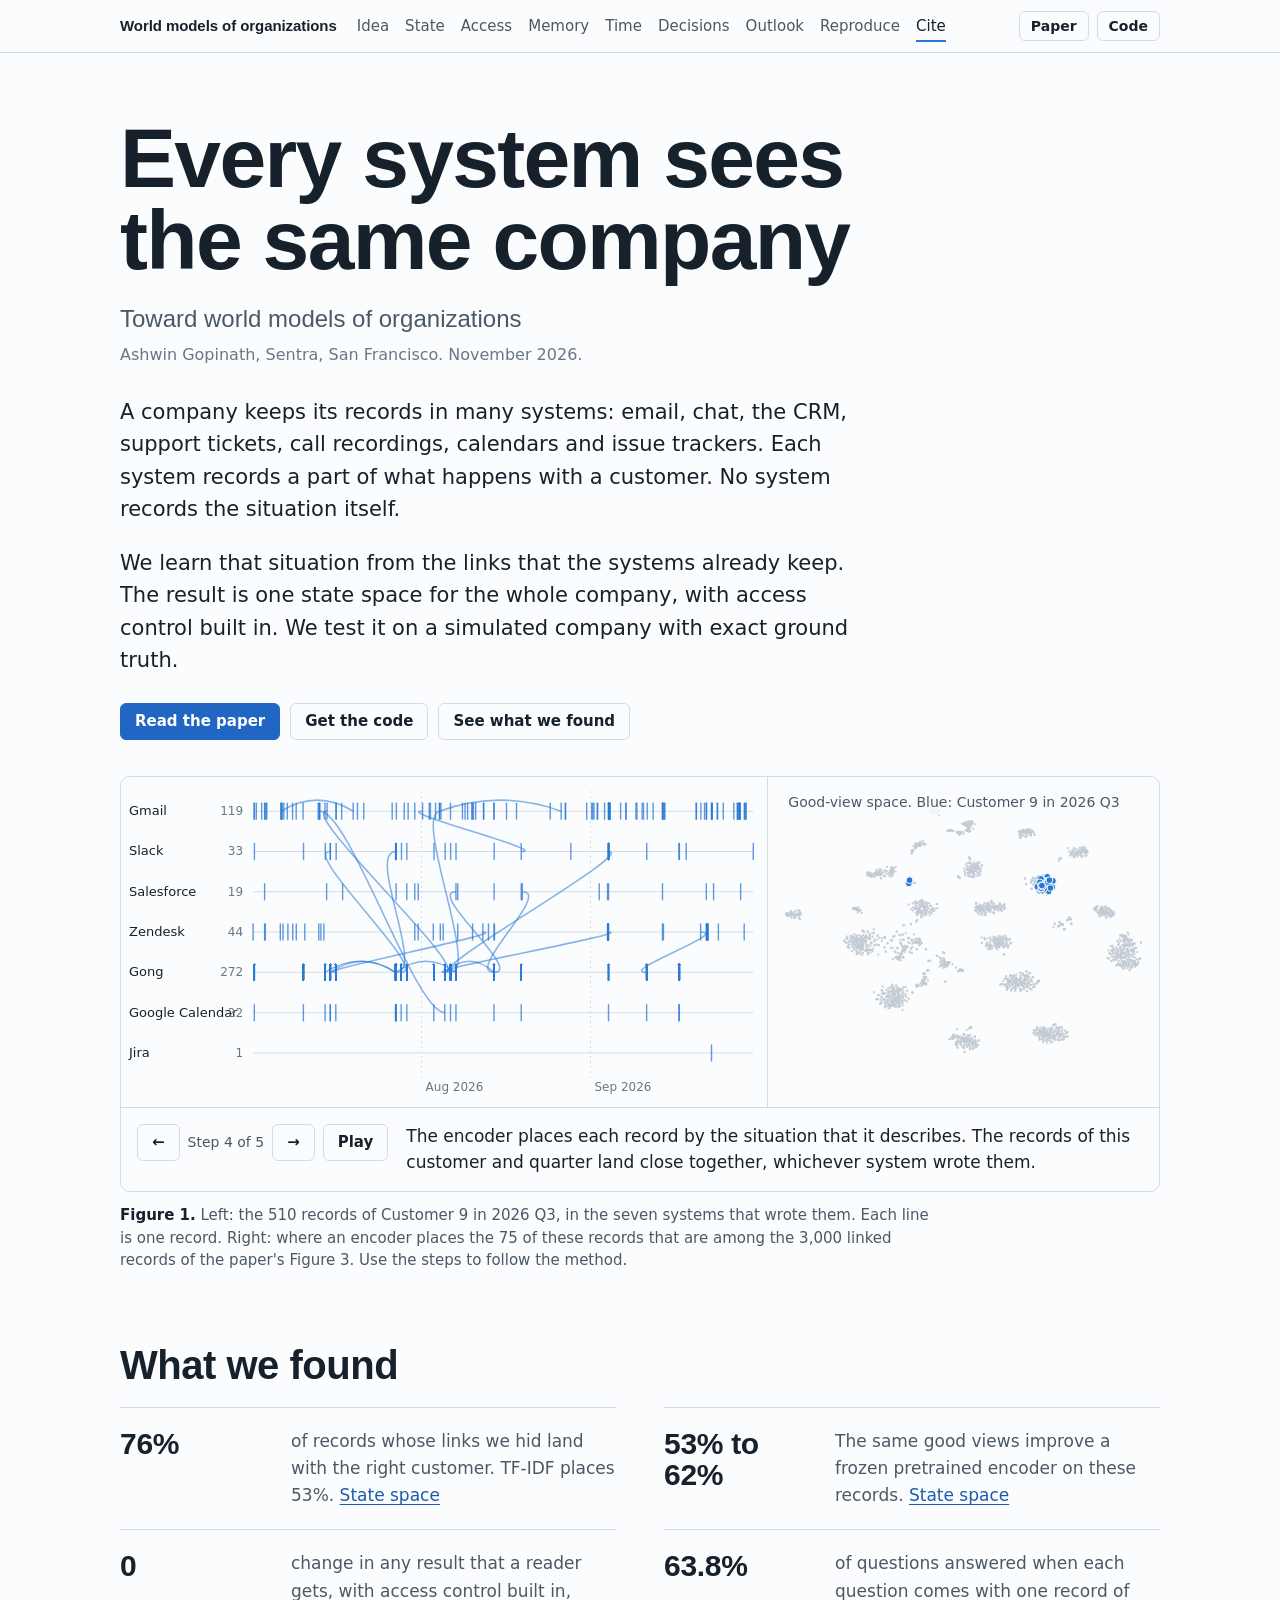
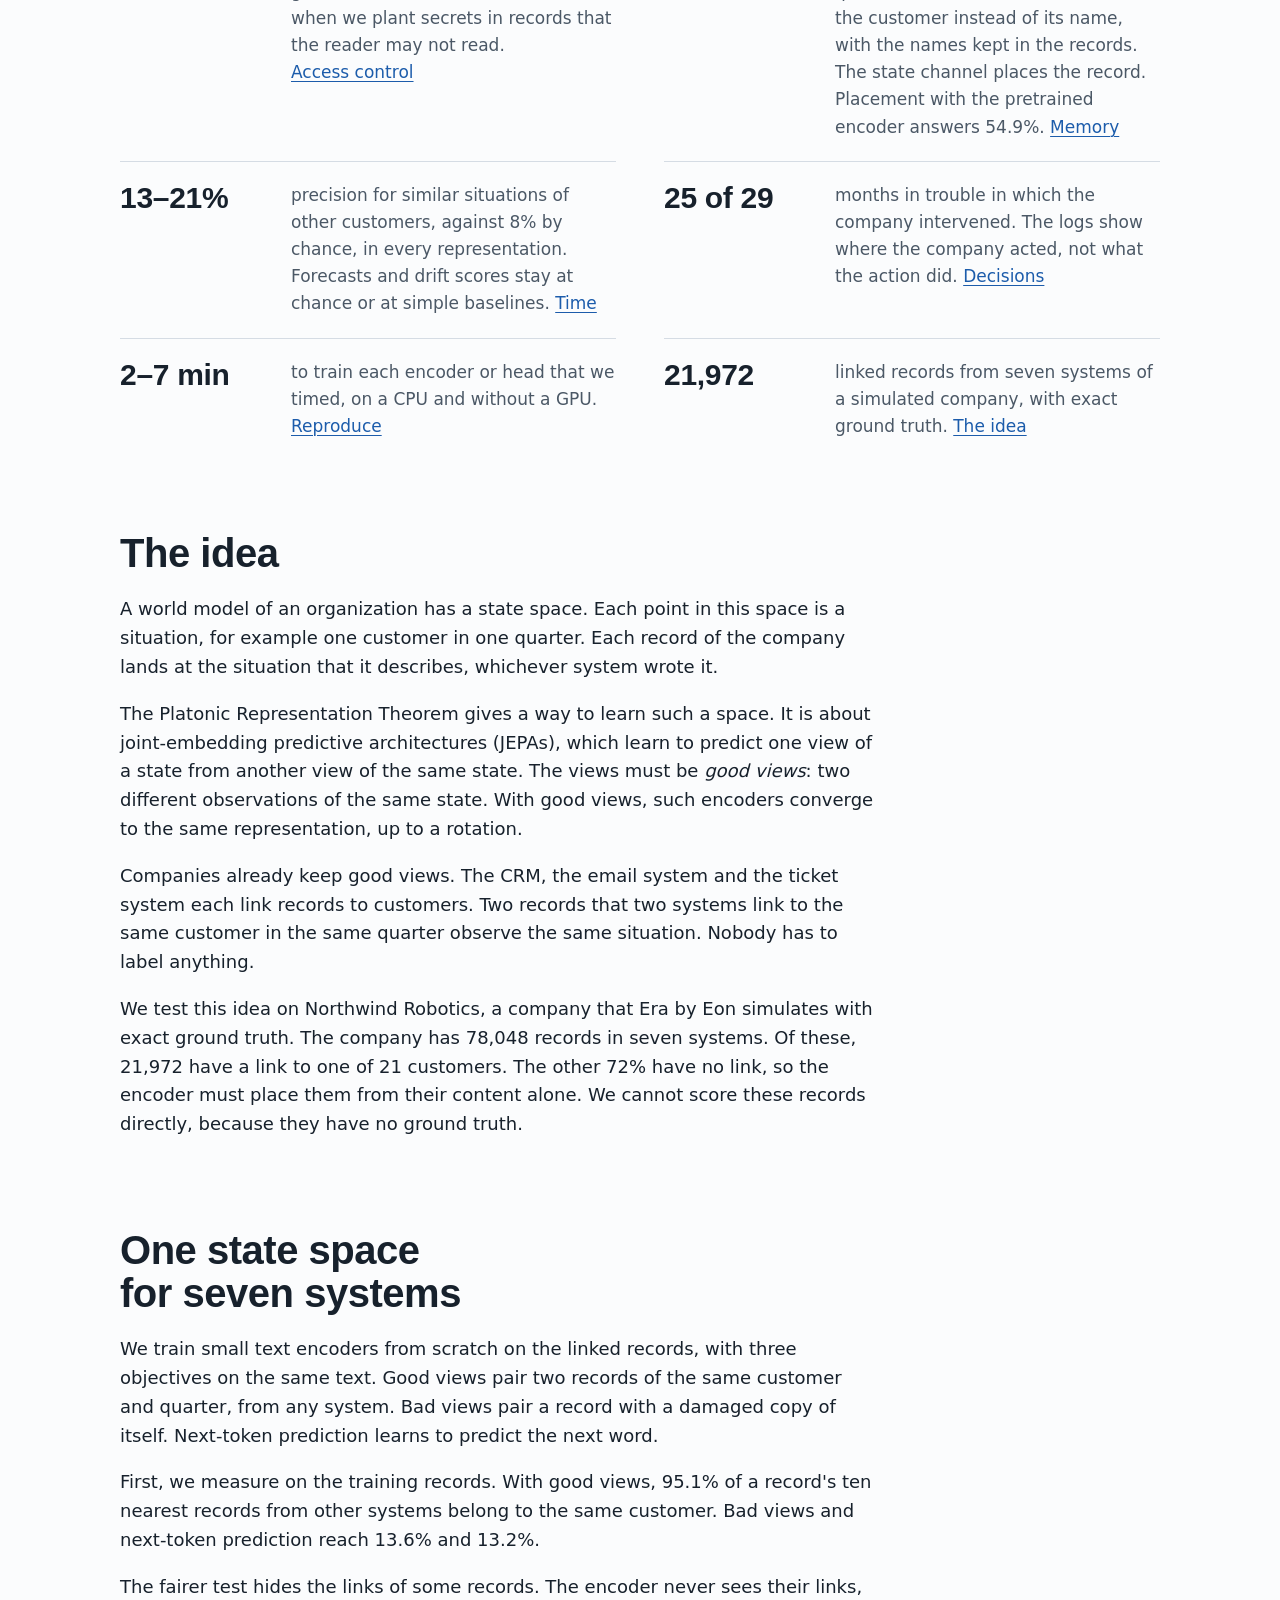
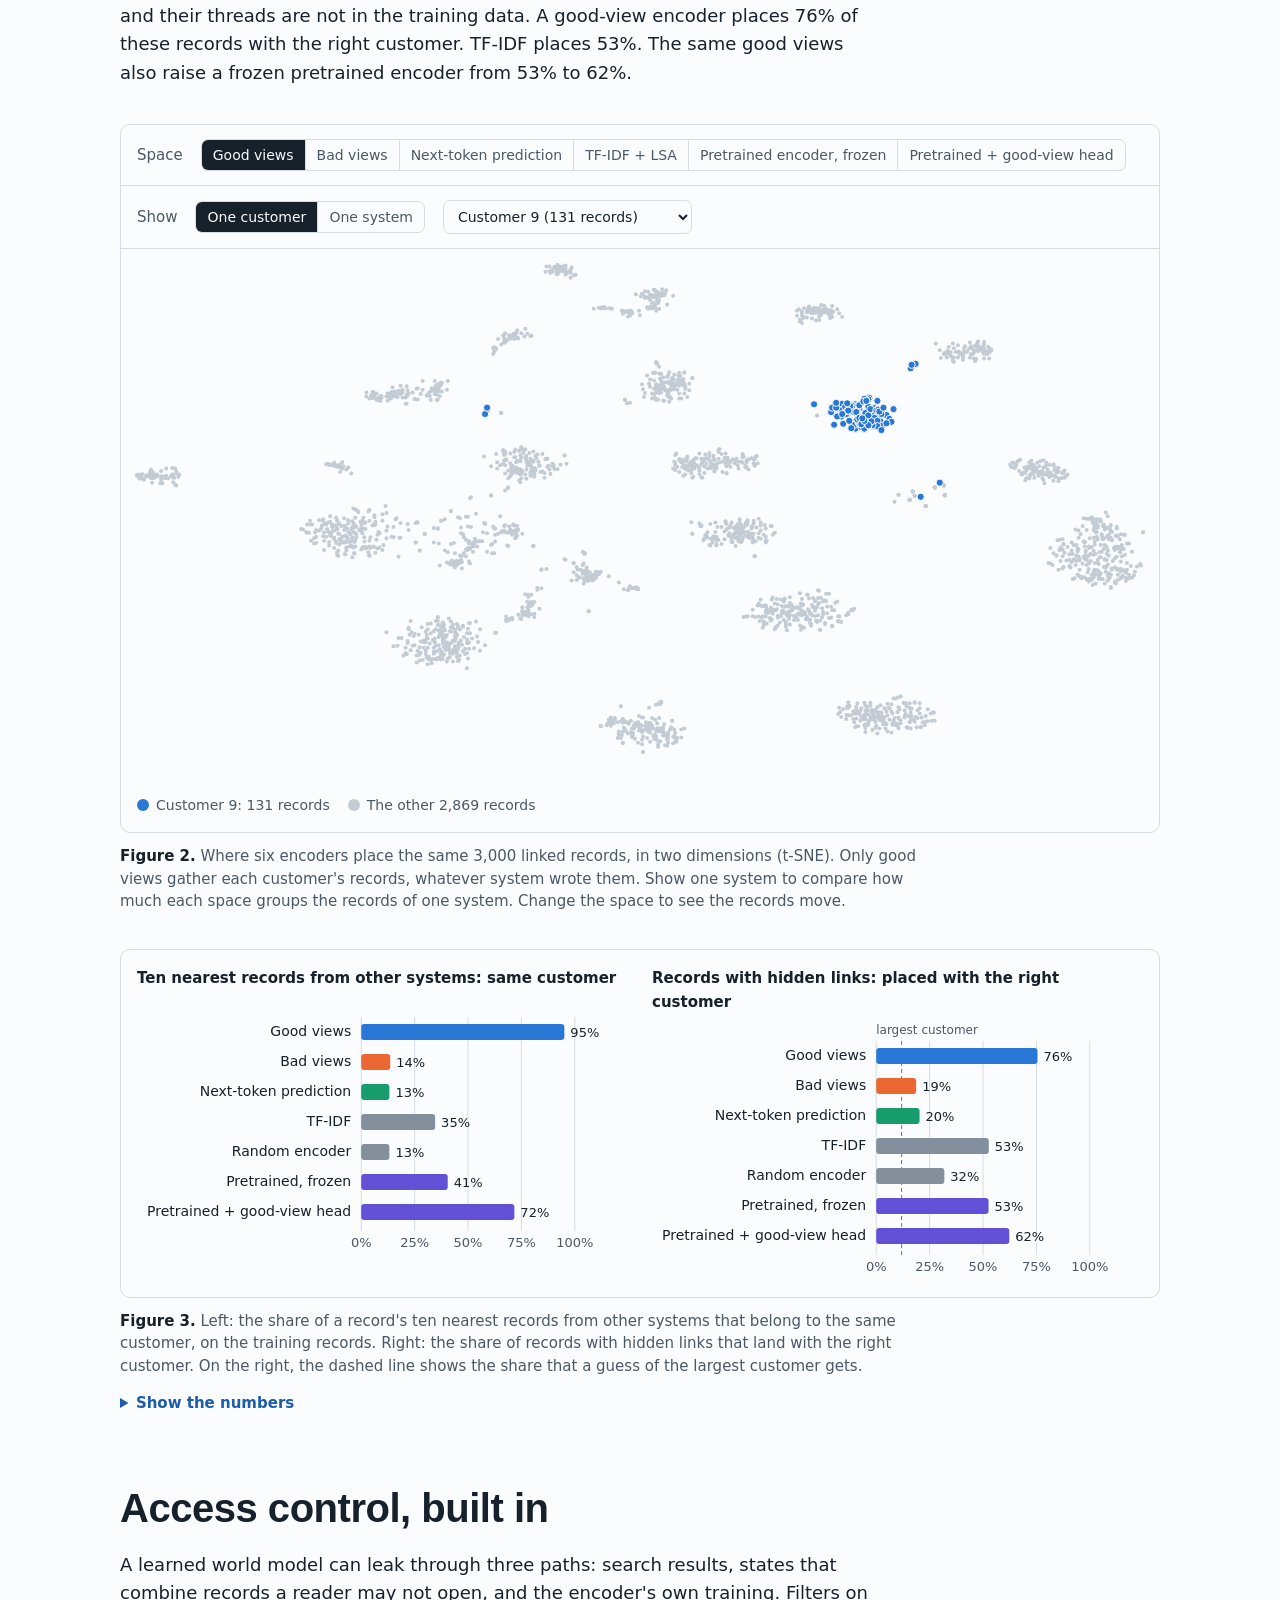
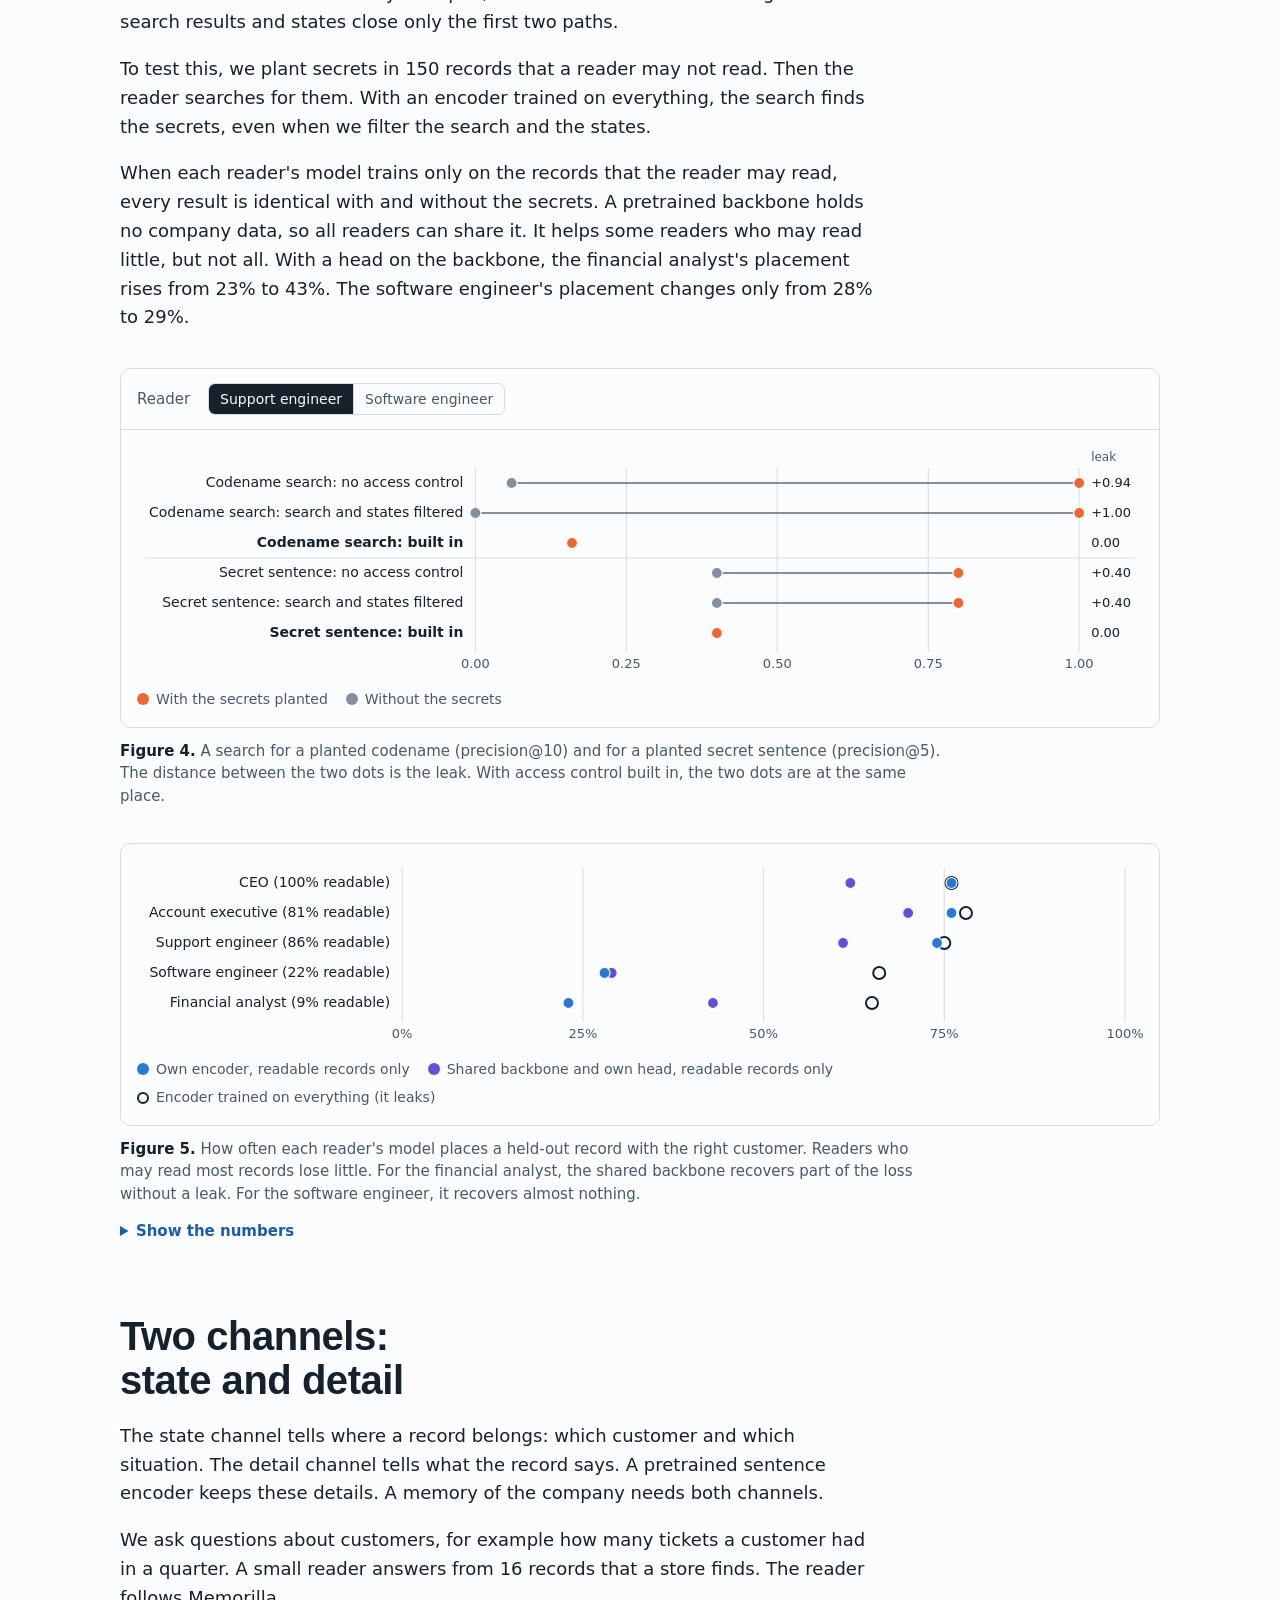
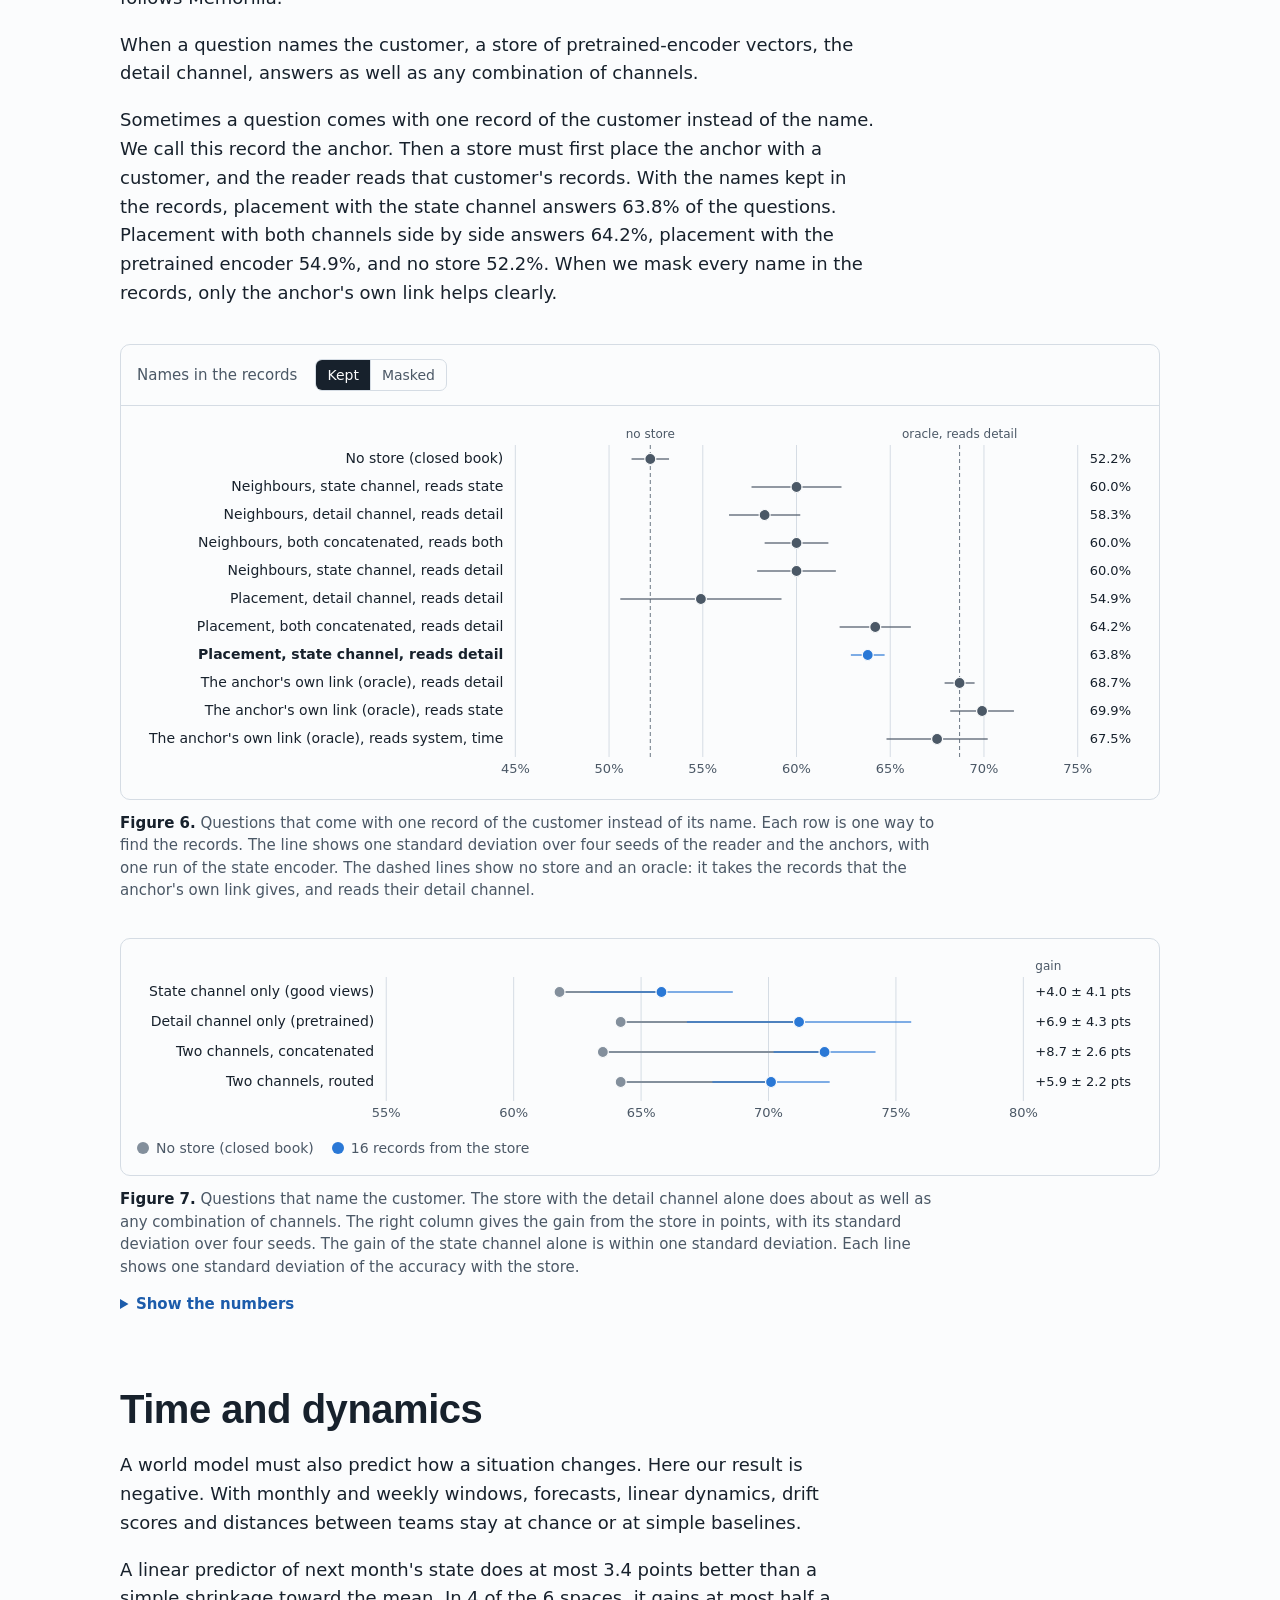
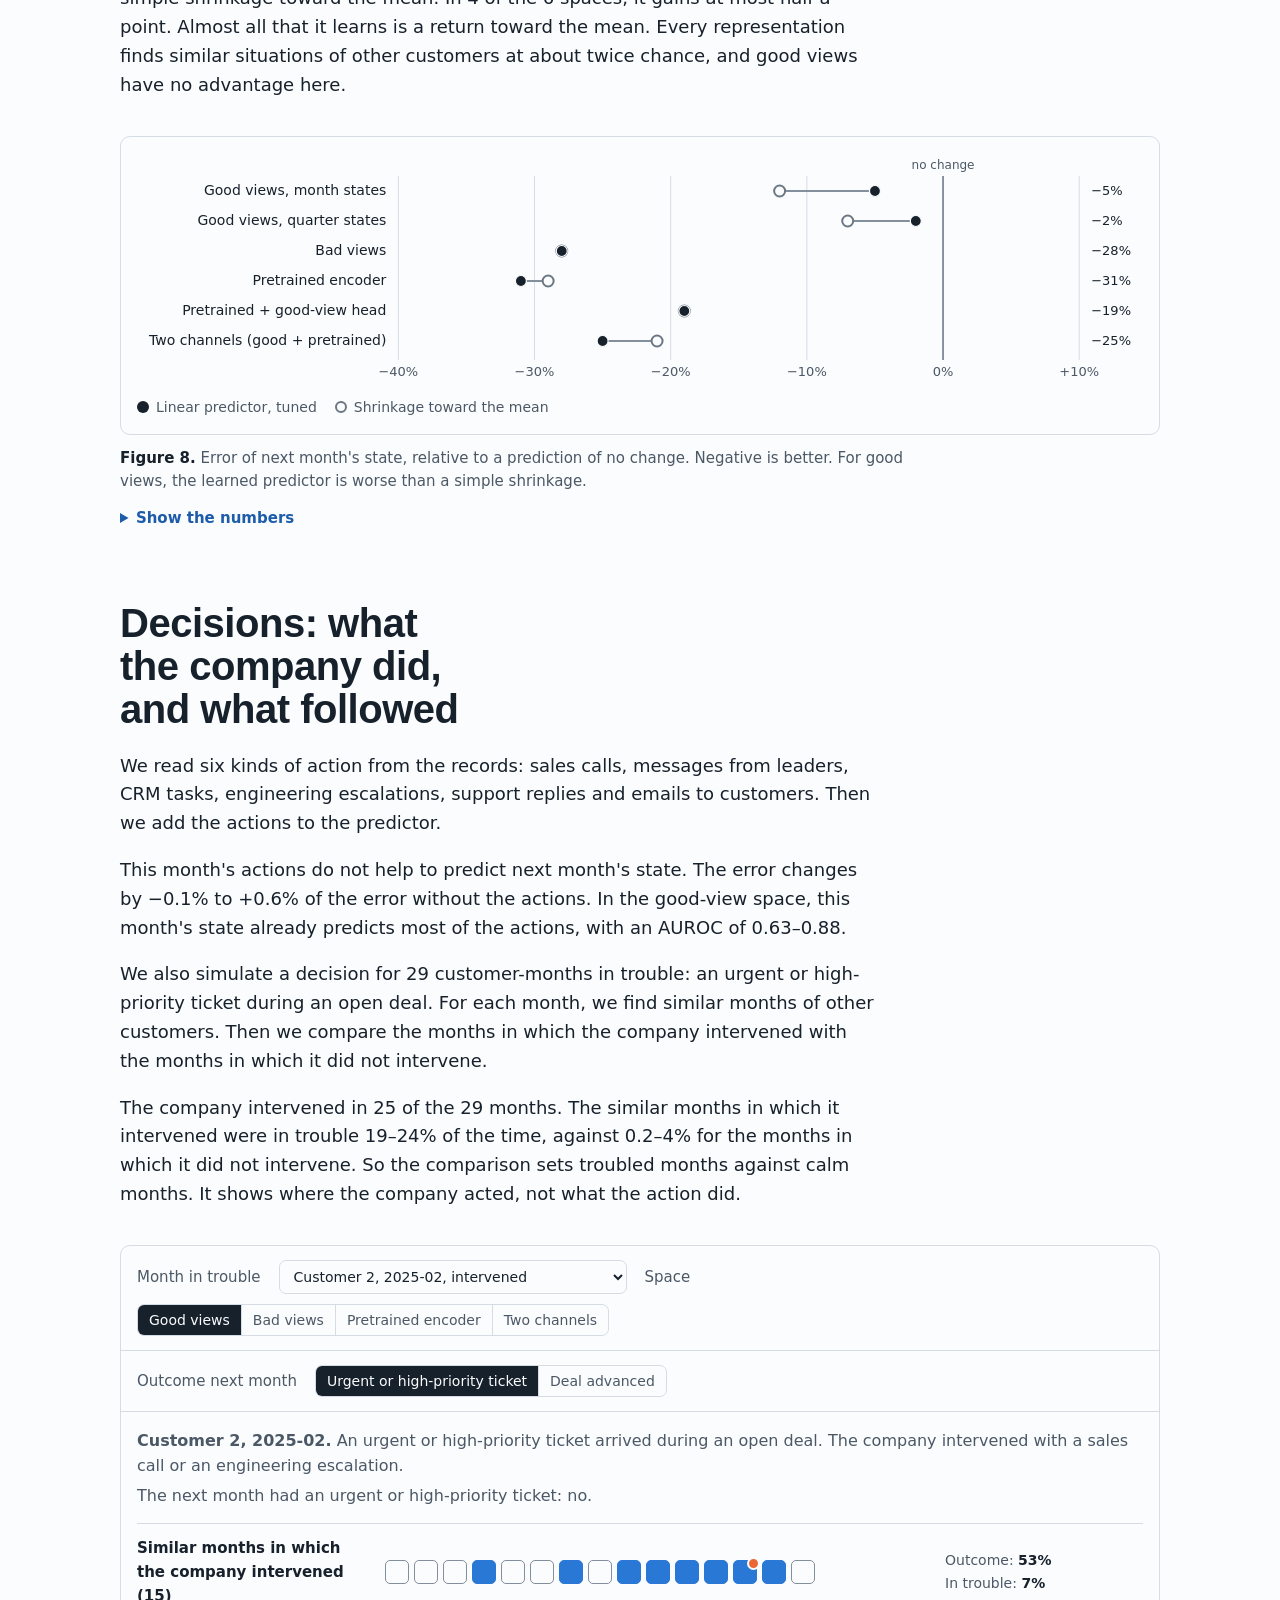
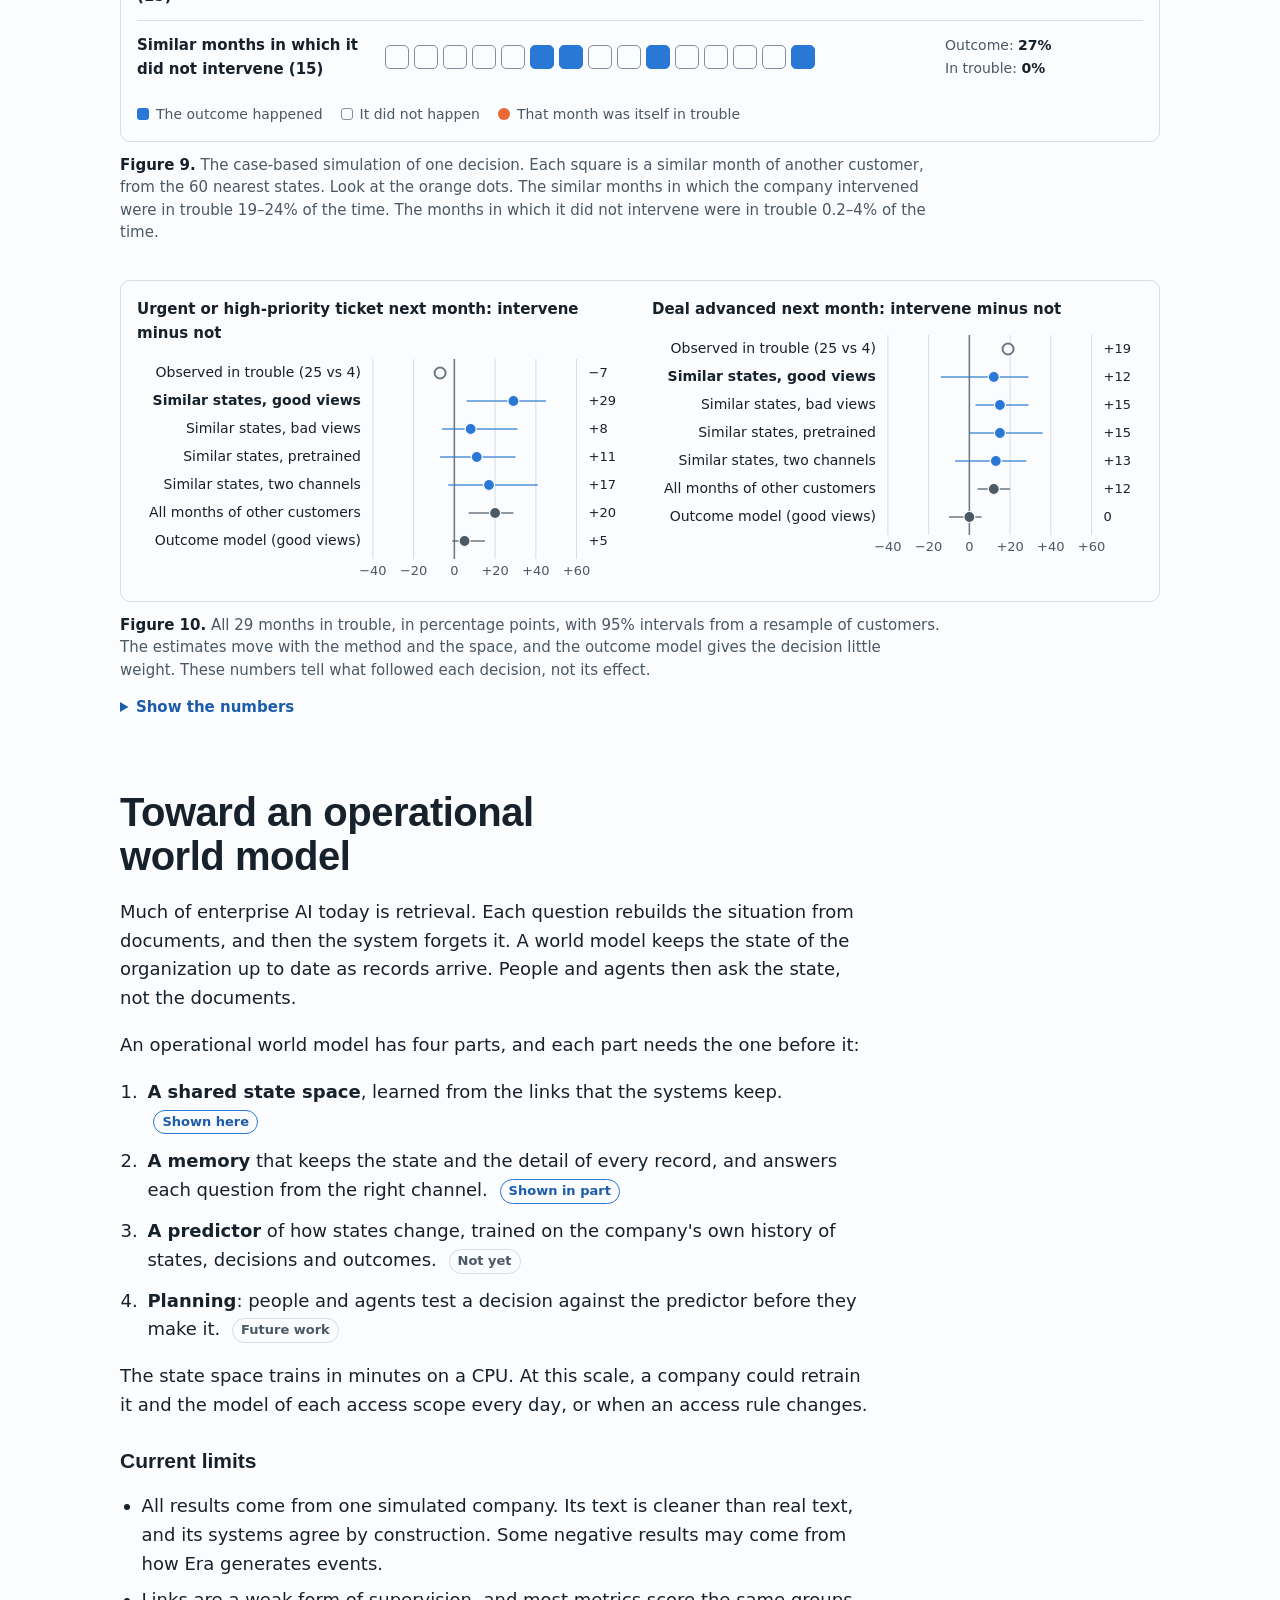
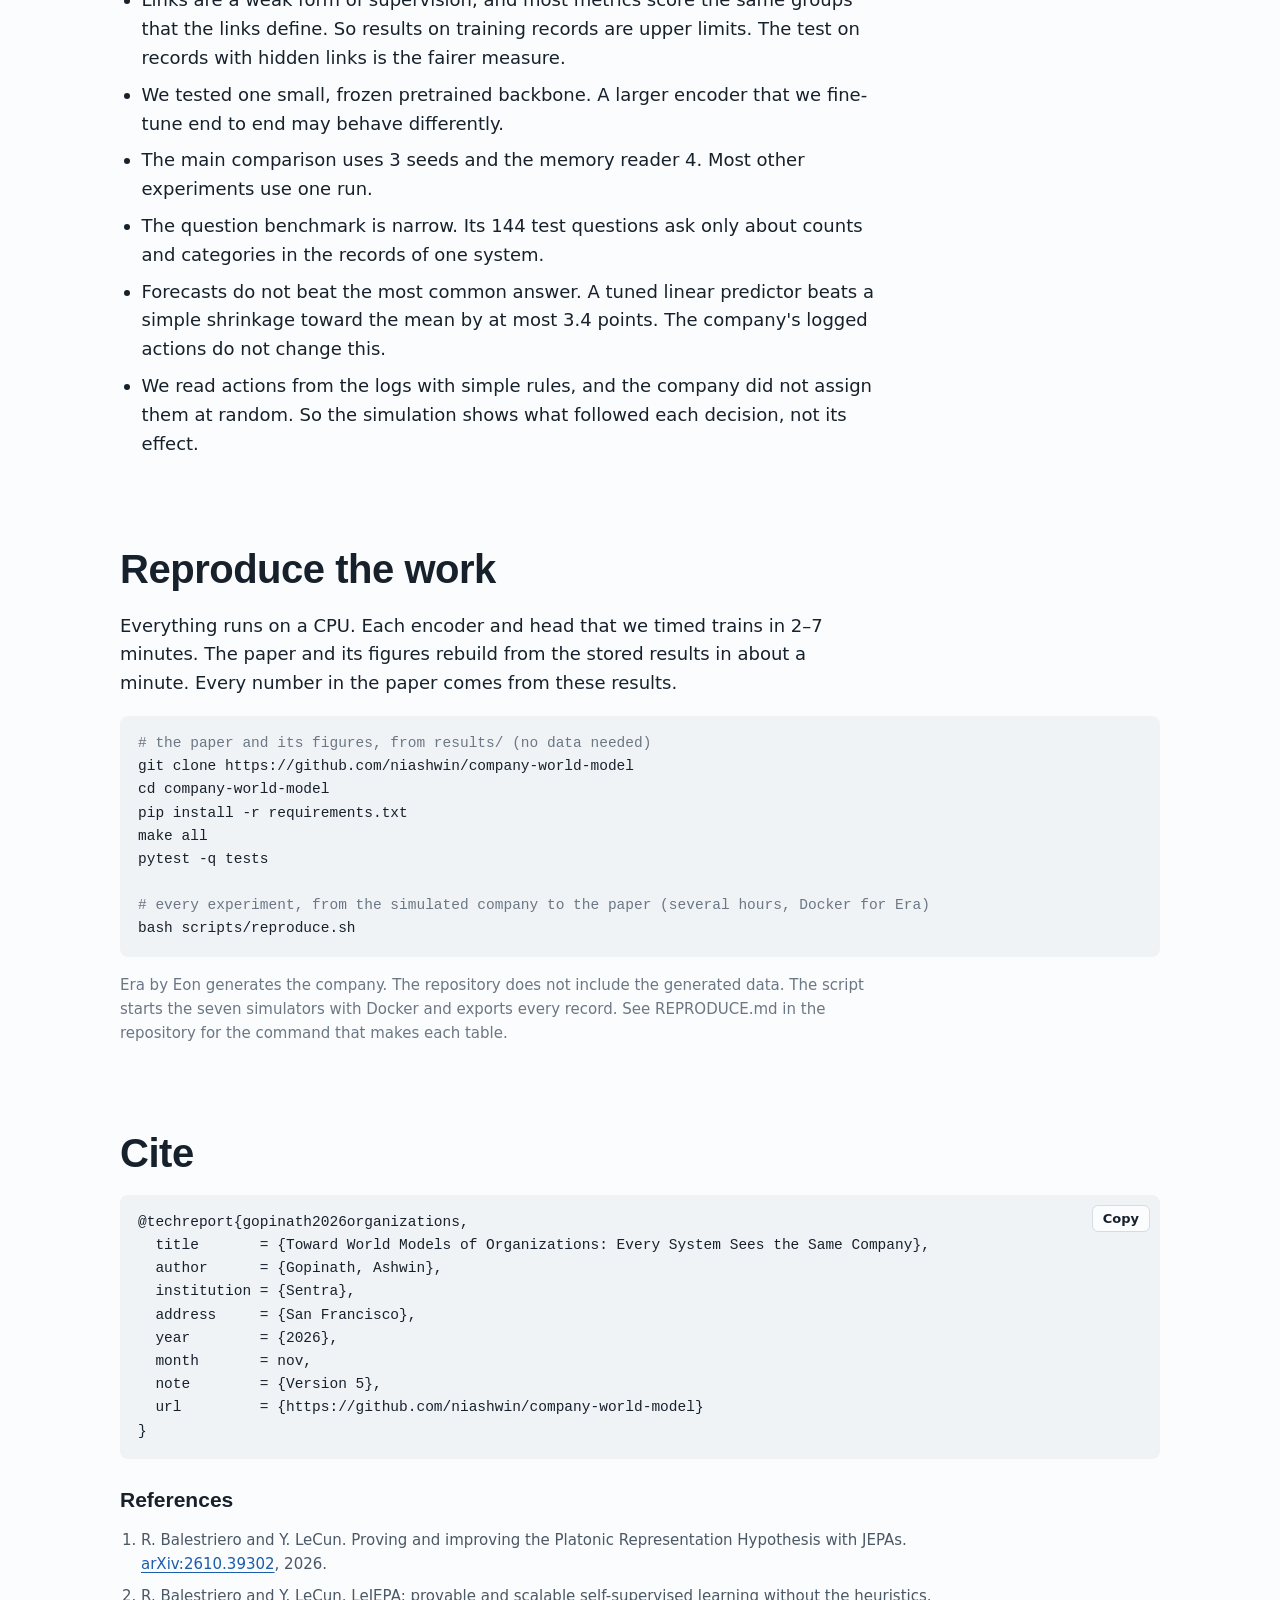
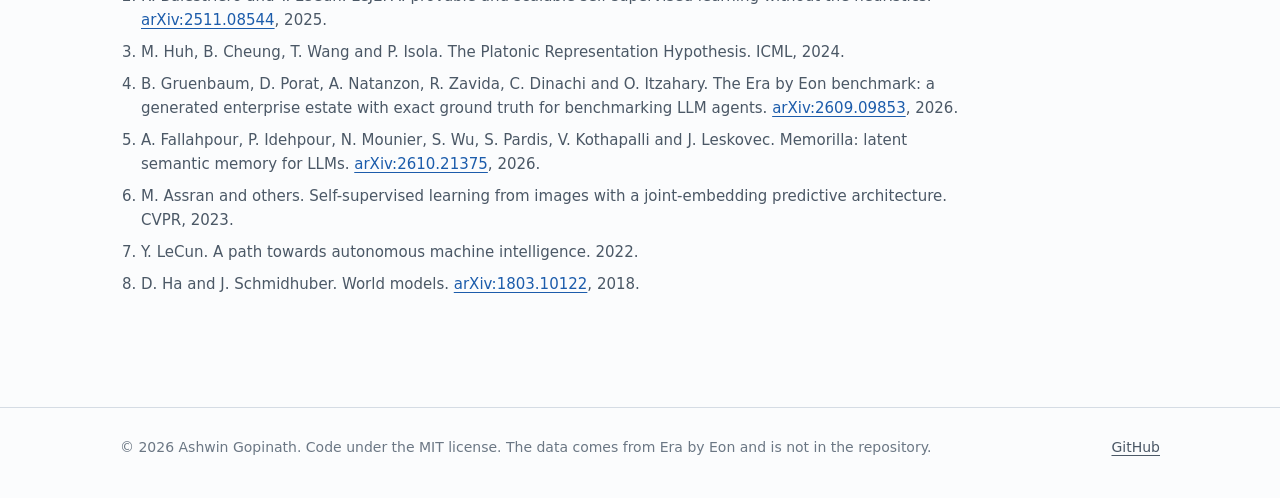
==== website/index.html @ f1e6beb3 "Version 5: Simplified Technical English, a project website, and a fresh-clone reproduction path - Pa" ====
<!DOCTYPE html>
<html lang="en">
<head>
<meta charset="utf-8">
<meta name="viewport" content="width=device-width, initial-scale=1">
<title>World Models of Organizations</title>
<meta name="description" content="Every system sees the same company. We learn one state space for a whole company from the links that its systems already keep, with access control built in.">
<meta property="og:title" content="Every system sees the same company">
<meta property="og:description" content="Toward world models of organizations: one state space for a whole company, learned from the links that its systems already keep.">
<meta property="og:type" content="website">
<meta property="og:url" content="https://niashwin.github.io/company-world-model/">
<meta property="og:image" content="https://niashwin.github.io/company-world-model/assets/og.png">
<meta property="og:image:width" content="1200">
<meta property="og:image:height" content="630">
<meta property="og:image:alt" content="Every system sees the same company: the records of one customer in seven systems, and where an encoder places them">
<meta name="twitter:card" content="summary_large_image">
<link rel="canonical" href="https://niashwin.github.io/company-world-model/">
<link rel="preload" href="assets/fonts/archivo-latin-wdth-normal.woff2" as="font" type="font/woff2" crossorigin>
<link rel="icon" href="data:image/svg+xml,%3Csvg xmlns='http://www.w3.org/2000/svg' viewBox='0 0 32 32'%3E%3Crect width='32' height='32' rx='7' fill='%2317212c'/%3E%3Cg stroke='%232a78d6' stroke-width='2.4' stroke-linecap='round'%3E%3Cpath d='M7 9h18M7 16h18M7 23h18'/%3E%3C/g%3E%3Ccircle cx='16' cy='16' r='4.2' fill='%23fbfcfd'/%3E%3C/svg%3E">
<link rel="stylesheet" href="assets/site.css">
</head>
<body>
<a class="skip" href="#main">Skip to the content</a>
<header class="bar">
  <div class="bar-inner">
    <a class="brand" href="#top">World models of organizations</a>
    <nav class="nav" aria-label="Sections">
      <a href="#idea">Idea</a>
      <a href="#state">State</a>
      <a href="#access">Access</a>
      <a href="#memory">Memory</a>
      <a href="#time">Time</a>
      <a href="#decisions">Decisions</a>
      <a href="#outlook">Outlook</a>
      <a href="#reproduce">Reproduce</a>
      <a href="#cite">Cite</a>
    </nav>
    <div class="bar-actions">
      <a class="button secondary" data-link="paper" href="https://github.com/niashwin/company-world-model/blob/main/paper/main.pdf">Paper</a>
      <a class="button secondary" href="https://github.com/niashwin/company-world-model">Code</a>
    </div>
  </div>
</header>

<main id="main">
<section class="section hero" id="top">
  <h1>Every system sees the same company</h1>
  <p class="subtitle">Toward world models of organizations</p>
  <p class="byline">Ashwin Gopinath, Sentra, San Francisco. November 2026.</p>
  <div class="prose">
    <p class="lead">A company keeps its records in many systems: email, chat, the CRM, support tickets, call recordings, calendars and issue trackers. Each system records a part of what happens with a customer. No system records the situation itself.</p>
    <p class="lead">We learn that situation from the links that the systems already keep. The result is one state space for the whole company, with access control built in. We test it on a simulated company with exact ground truth.</p>
  </div>
  <div class="actions">
    <a class="button primary" data-link="paper" href="https://github.com/niashwin/company-world-model/blob/main/paper/main.pdf">Read the paper</a>
    <a class="button" href="https://github.com/niashwin/company-world-model">Get the code</a>
    <a class="button" href="#findings">See what we found</a>
  </div>

  <figure id="fig-hero">
    <div class="frame">
      <div class="lanes-wrap">
        <div><svg class="lanes" id="lanes" viewBox="0 0 700 330" role="img" aria-label="Records of one customer and quarter in seven systems"></svg></div>
        <div class="map-side canvas-wrap">
          <canvas id="hero-map" width="420" height="330" role="img" aria-label="Where the encoder places the records"></canvas>
          <span class="map-label" id="hero-map-label">Good-view space</span>
        </div>
      </div>
      <div class="steps">
        <div class="stepper">
          <button class="button" id="step-prev" aria-label="Previous step">&#8592;</button>
          <span class="step-count" id="step-count" aria-live="polite">Step 4 of 5</span>
          <button class="button" id="step-next" aria-label="Next step">&#8594;</button>
          <button class="button" id="step-play">Play</button>
        </div>
        <p class="step-text" id="step-text" aria-live="polite">The encoder places each record by the situation that it describes. The records of this customer and quarter land close together, whichever system wrote them.</p>
      </div>
    </div>
    <figcaption><b>Figure 1.</b> Left: the 510 records of Customer 9 in 2026 Q3, in the seven systems that wrote them. Each line is one record. Right: where an encoder places the 75 of these records that are among the 3,000 linked records of the paper's Figure 3. Use the steps to follow the method.</figcaption>
  </figure>
</section>

<section class="section" id="findings">
  <h2>What we found</h2>
  <ul class="findings">
    <li><span class="fig-n">76%</span><p>of records whose links we hid land with the right customer. TF-IDF places 53%. <a href="#state">State space</a></p></li>
    <li><span class="fig-n">53% to 62%</span><p>The same good views improve a frozen pretrained encoder on these records. <a href="#state">State space</a></p></li>
    <li><span class="fig-n">0</span><p>change in any result that a reader gets, with access control built in, when we plant secrets in records that the reader may not read. <a href="#access">Access control</a></p></li>
    <li><span class="fig-n">63.8%</span><p>of questions answered when each question comes with one record of the customer instead of its name, with the names kept in the records. The state channel places the record. Placement with the pretrained encoder answers 54.9%. <a href="#memory">Memory</a></p></li>
    <li><span class="fig-n">13–21%</span><p>precision for similar situations of other customers, against 8% by chance, in every representation. Forecasts and drift scores stay at chance or at simple baselines. <a href="#time">Time</a></p></li>
    <li><span class="fig-n">25 of 29</span><p>months in trouble in which the company intervened. The logs show where the company acted, not what the action did. <a href="#decisions">Decisions</a></p></li>
    <li><span class="fig-n">2&#8211;7 min</span><p>to train each encoder or head that we timed, on a CPU and without a GPU. <a href="#reproduce">Reproduce</a></p></li>
    <li><span class="fig-n">21,972</span><p>linked records from seven systems of a simulated company, with exact ground truth. <a href="#idea">The idea</a></p></li>
  </ul>
</section>

<section class="section" id="idea">
  <h2>The idea</h2>
  <div class="prose">
    <p>A world model of an organization has a state space. Each point in this space is a situation, for example one customer in one quarter. Each record of the company lands at the situation that it describes, whichever system wrote it.</p>
    <p>The Platonic Representation Theorem gives a way to learn such a space. It is about joint-embedding predictive architectures (JEPAs), which learn to predict one view of a state from another view of the same state. The views must be <em>good views</em>: two different observations of the same state. With good views, such encoders converge to the same representation, up to a rotation.</p>
    <p>Companies already keep good views. The CRM, the email system and the ticket system each link records to customers. Two records that two systems link to the same customer in the same quarter observe the same situation. Nobody has to label anything.</p>
    <p>We test this idea on Northwind Robotics, a company that Era by Eon simulates with exact ground truth. The company has 78,048 records in seven systems. Of these, 21,972 have a link to one of 21 customers. The other 72% have no link, so the encoder must place them from their content alone. We cannot score these records directly, because they have no ground truth.</p>
  </div>
</section>

<section class="section" id="state">
  <h2>One state space for seven systems</h2>
  <div class="prose">
    <p>We train small text encoders from scratch on the linked records, with three objectives on the same text. Good views pair two records of the same customer and quarter, from any system. Bad views pair a record with a damaged copy of itself. Next-token prediction learns to predict the next word.</p>
    <p>First, we measure on the training records. With good views, 95.1% of a record's ten nearest records from other systems belong to the same customer. Bad views and next-token prediction reach 13.6% and 13.2%.</p>
    <p>The fairer test hides the links of some records. The encoder never sees their links, and their threads are not in the training data. A good-view encoder places 76% of these records with the right customer. TF-IDF places 53%. The same good views also raise a frozen pretrained encoder from 53% to 62%.</p>
  </div>
  <figure id="fig-map">
    <div class="frame">
      <div class="controls">
        <span class="ctl" id="map-space-label">Space</span>
        <div class="seg" id="map-space" role="group" aria-labelledby="map-space-label"></div>
      </div>
      <div class="controls">
        <span class="ctl" id="map-mode-label">Show</span>
        <div class="seg" id="map-mode" role="group" aria-labelledby="map-mode-label">
          <button type="button" data-mode="customer" aria-pressed="true">One customer</button>
          <button type="button" data-mode="system" aria-pressed="false">One system</button>
        </div>
        <select id="map-pick" aria-label="Customer or system to show"></select>
      </div>
      <div class="canvas-wrap"><canvas id="map" width="1120" height="560" role="img" aria-label="Map of 3,000 linked records"></canvas><div class="tooltip" id="map-tip"></div></div>
      <div class="figure-body"><div class="legend" id="map-legend"></div></div>
    </div>
    <figcaption><b>Figure 2.</b> Where six encoders place the same 3,000 linked records, in two dimensions (t-SNE). Only good views gather each customer's records, whatever system wrote them. Show one system to compare how much each space groups the records of one system. Change the space to see the records move.</figcaption>
  </figure>
  <figure id="fig-bars">
    <div class="frame"><div class="figure-body two-up">
      <div><p class="chart-title">Ten nearest records from other systems: same customer</p><svg class="chart" id="bars-e1"></svg></div>
      <div><p class="chart-title">Records with hidden links: placed with the right customer</p><svg class="chart" id="bars-ho"></svg></div>
    </div></div>
    <figcaption><b>Figure 3.</b> Left: the share of a record's ten nearest records from other systems that belong to the same customer, on the training records. Right: the share of records with hidden links that land with the right customer. On the right, the dashed line shows the share that a guess of the largest customer gets.</figcaption>
    <details class="numbers" data-tables="tab:e1 tab:heldout"><summary>Show the numbers</summary></details>
  </figure>
</section>

<section class="section" id="access">
  <h2>Access control, built in</h2>
  <div class="prose">
    <p>A learned world model can leak through three paths: search results, states that combine records a reader may not open, and the encoder's own training. Filters on search results and states close only the first two paths.</p>
    <p>To test this, we plant secrets in 150 records that a reader may not read. Then the reader searches for them. With an encoder trained on everything, the search finds the secrets, even when we filter the search and the states.</p>
    <p>When each reader's model trains only on the records that the reader may read, every result is identical with and without the secrets. A pretrained backbone holds no company data, so all readers can share it. It helps some readers who may read little, but not all. With a head on the backbone, the financial analyst's placement rises from 23% to 43%. The software engineer's placement changes only from 28% to 29%.</p>
  </div>
  <figure id="fig-leak">
    <div class="frame">
      <div class="controls">
        <span class="ctl" id="leak-reader-label">Reader</span>
        <div class="seg" id="leak-reader" role="group" aria-labelledby="leak-reader-label"></div>
      </div>
      <div class="figure-body"><svg class="chart" id="leak"></svg>
        <div class="legend"><span><i class="key dot" style="background:var(--bad)"></i>With the secrets planted</span><span><i class="key dot" style="background:var(--mute-2)"></i>Without the secrets</span></div>
      </div>
    </div>
    <figcaption><b>Figure 4.</b> A search for a planted codename (precision@10) and for a planted secret sentence (precision@5). The distance between the two dots is the leak. With access control built in, the two dots are at the same place.</figcaption>
  </figure>
  <figure id="fig-rescue">
    <div class="frame"><div class="figure-body"><svg class="chart" id="rescue"></svg>
      <div class="legend"><span><i class="key dot" style="background:var(--signal)"></i>Own encoder, readable records only</span><span><i class="key dot" style="background:var(--pre)"></i>Shared backbone and own head, readable records only</span><span><i class="key ring"></i>Encoder trained on everything (it leaks)</span></div>
    </div></div>
    <figcaption><b>Figure 5.</b> How often each reader's model places a held-out record with the right customer. Readers who may read most records lose little. For the financial analyst, the shared backbone recovers part of the loss without a leak. For the software engineer, it recovers almost nothing.</figcaption>
    <details class="numbers" data-tables="tab:acl tab:aclrescue"><summary>Show the numbers</summary></details>
  </figure>
</section>

<section class="section" id="memory">
  <h2>Two channels: state and detail</h2>
  <div class="prose">
    <p>The state channel tells where a record belongs: which customer and which situation. The detail channel tells what the record says. A pretrained sentence encoder keeps these details. A memory of the company needs both channels.</p>
    <p>We ask questions about customers, for example how many tickets a customer had in a quarter. A small reader answers from 16 records that a store finds. The reader follows Memorilla.</p>
    <p>When a question names the customer, a store of pretrained-encoder vectors, the detail channel, answers as well as any combination of channels.</p>
    <p>Sometimes a question comes with one record of the customer instead of the name. We call this record the anchor. Then a store must first place the anchor with a customer, and the reader reads that customer's records. With the names kept in the records, placement with the state channel answers 63.8% of the questions. Placement with both channels side by side answers 64.2%, placement with the pretrained encoder 54.9%, and no store 52.2%. When we mask every name in the records, only the anchor's own link helps clearly.</p>
  </div>
  <figure id="fig-anchor">
    <div class="frame">
      <div class="controls">
        <span class="ctl" id="anchor-names-label">Names in the records</span>
        <div class="seg" id="anchor-names" role="group" aria-labelledby="anchor-names-label">
          <button type="button" data-names="kept" aria-pressed="true">Kept</button>
          <button type="button" data-names="masked" aria-pressed="false">Masked</button>
        </div>
      </div>
      <div class="figure-body"><svg class="chart" id="anchor"></svg></div>
    </div>
    <figcaption><b>Figure 6.</b> Questions that come with one record of the customer instead of its name. Each row is one way to find the records. The line shows one standard deviation over four seeds of the reader and the anchors, with one run of the state encoder. The dashed lines show no store and an oracle: it takes the records that the anchor's own link gives, and reads their detail channel.</figcaption>
  </figure>
  <figure id="fig-mem">
    <div class="frame"><div class="figure-body"><svg class="chart" id="mem"></svg>
      <div class="legend"><span><i class="key dot" style="background:var(--mute-2)"></i>No store (closed book)</span><span><i class="key dot" style="background:var(--signal)"></i>16 records from the store</span></div>
    </div></div>
    <figcaption><b>Figure 7.</b> Questions that name the customer. The store with the detail channel alone does about as well as any combination of channels. The right column gives the gain from the store in points, with its standard deviation over four seeds. The gain of the state channel alone is within one standard deviation. Each line shows one standard deviation of the accuracy with the store.</figcaption>
    <details class="numbers" data-tables="tab:memory2 tab:anchor tab:twochannel"><summary>Show the numbers</summary></details>
  </figure>
</section>

<section class="section" id="time">
  <h2>Time and dynamics</h2>
  <div class="prose">
    <p>A world model must also predict how a situation changes. Here our result is negative. With monthly and weekly windows, forecasts, linear dynamics, drift scores and distances between teams stay at chance or at simple baselines.</p>
    <p>A linear predictor of next month's state does at most 3.4 points better than a simple shrinkage toward the mean. In 4 of the 6 spaces, it gains at most half a point. Almost all that it learns is a return toward the mean. Every representation finds similar situations of other customers at about twice chance, and good views have no advantage here.</p>
  </div>
  <figure id="fig-time">
    <div class="frame"><div class="figure-body"><svg class="chart" id="timechart"></svg>
      <div class="legend"><span><i class="key dot" style="background:var(--ink)"></i>Linear predictor, tuned</span><span><i class="key ring" style="border-color:var(--ink-3)"></i>Shrinkage toward the mean</span></div>
    </div></div>
    <figcaption><b>Figure 8.</b> Error of next month's state, relative to a prediction of no change. Negative is better. For good views, the learned predictor is worse than a simple shrinkage.</figcaption>
    <details class="numbers" data-tables="tab:months tab:time tab:primitives"><summary>Show the numbers</summary></details>
  </figure>
</section>

<section class="section" id="decisions">
  <h2>Decisions: what the company did, and what followed</h2>
  <div class="prose">
    <p>We read six kinds of action from the records: sales calls, messages from leaders, CRM tasks, engineering escalations, support replies and emails to customers. Then we add the actions to the predictor.</p>
    <p>This month's actions do not help to predict next month's state. The error changes by −0.1% to +0.6% of the error without the actions. In the good-view space, this month's state already predicts most of the actions, with an AUROC of 0.63–0.88.</p>
    <p>We also simulate a decision for 29 customer-months in trouble: an urgent or high-priority ticket during an open deal. For each month, we find similar months of other customers. Then we compare the months in which the company intervened with the months in which it did not intervene.</p>
    <p>The company intervened in 25 of the 29 months. The similar months in which it intervened were in trouble 19–24% of the time, against 0.2–4% for the months in which it did not intervene. So the comparison sets troubled months against calm months. It shows where the company acted, not what the action did.</p>
  </div>
  <figure id="fig-sim">
    <div class="frame">
      <div class="controls">
        <label for="sim-month">Month in trouble</label>
        <select id="sim-month"></select>
        <span class="ctl" id="sim-space-label">Space</span>
        <div class="seg" id="sim-space" role="group" aria-labelledby="sim-space-label"></div>
      </div>
      <div class="controls">
        <span class="ctl" id="sim-outcome-label">Outcome next month</span>
        <div class="seg" id="sim-outcome" role="group" aria-labelledby="sim-outcome-label">
          <button type="button" data-outcome="urgent_next" aria-pressed="true">Urgent or high-priority ticket</button>
          <button type="button" data-outcome="deal_next" aria-pressed="false">Deal advanced</button>
        </div>
      </div>
      <div class="figure-body">
        <div class="sim-head" id="sim-head"></div>
        <div id="sim-rows"></div>
        <div class="legend"><span><i class="key" style="background:var(--signal)"></i>The outcome happened</span><span><i class="key" style="border:1.5px solid var(--mute-2)"></i>It did not happen</span><span><i class="key dot" style="background:var(--bad)"></i>That month was itself in trouble</span></div>
      </div>
    </div>
    <figcaption><b>Figure 9.</b> The case-based simulation of one decision. Each square is a similar month of another customer, from the 60 nearest states. Look at the orange dots. The similar months in which the company intervened were in trouble 19–24% of the time. The months in which it did not intervene were in trouble 0.2–4% of the time.</figcaption>
  </figure>
  <figure id="fig-simall">
    <div class="frame"><div class="figure-body two-up">
      <div><p class="chart-title">Urgent or high-priority ticket next month: intervene minus not</p><svg class="chart" id="simall-urgent"></svg></div>
      <div><p class="chart-title">Deal advanced next month: intervene minus not</p><svg class="chart" id="simall-deal"></svg></div>
    </div></div>
    <figcaption><b>Figure 10.</b> All 29 months in trouble, in percentage points, with 95% intervals from a resample of customers. The estimates move with the method and the space, and the outcome model gives the decision little weight. These numbers tell what followed each decision, not its effect.</figcaption>
    <details class="numbers" data-tables="tab:actions tab:simulate"><summary>Show the numbers</summary></details>
  </figure>
</section>

<section class="section" id="outlook">
  <h2>Toward an operational world model</h2>
  <div class="prose">
    <p>Much of enterprise AI today is retrieval. Each question rebuilds the situation from documents, and then the system forgets it. A world model keeps the state of the organization up to date as records arrive. People and agents then ask the state, not the documents.</p>
    <p>An operational world model has four parts, and each part needs the one before it:</p>
    <ol class="parts">
      <li><b>A shared state space</b>, learned from the links that the systems keep. <span class="status done">Shown here</span></li>
      <li><b>A memory</b> that keeps the state and the detail of every record, and answers each question from the right channel. <span class="status done">Shown in part</span></li>
      <li><b>A predictor</b> of how states change, trained on the company's own history of states, decisions and outcomes. <span class="status">Not yet</span></li>
      <li><b>Planning</b>: people and agents test a decision against the predictor before they make it. <span class="status">Future work</span></li>
    </ol>
    <p>The state space trains in minutes on a CPU. At this scale, a company could retrain it and the model of each access scope every day, or when an access rule changes.</p>
    <h3>Current limits</h3>
    <ul class="limits">
      <li>All results come from one simulated company. Its text is cleaner than real text, and its systems agree by construction. Some negative results may come from how Era generates events.</li>
      <li>Links are a weak form of supervision, and most metrics score the same groups that the links define. So results on training records are upper limits. The test on records with hidden links is the fairer measure.</li>
      <li>We tested one small, frozen pretrained backbone. A larger encoder that we fine-tune end to end may behave differently.</li>
      <li>The main comparison uses 3 seeds and the memory reader 4. Most other experiments use one run.</li>
      <li>The question benchmark is narrow. Its 144 test questions ask only about counts and categories in the records of one system.</li>
      <li>Forecasts do not beat the most common answer. A tuned linear predictor beats a simple shrinkage toward the mean by at most 3.4 points. The company's logged actions do not change this.</li>
      <li>We read actions from the logs with simple rules, and the company did not assign them at random. So the simulation shows what followed each decision, not its effect.</li>
    </ul>
  </div>
</section>

<section class="section" id="reproduce">
  <h2>Reproduce the work</h2>
  <div class="prose">
    <p>Everything runs on a CPU. Each encoder and head that we timed trains in 2&#8211;7 minutes. The paper and its figures rebuild from the stored results in about a minute. Every number in the paper comes from these results.</p>
  </div>
<pre><span class="c"># the paper and its figures, from results/ (no data needed)</span>
git clone https://github.com/niashwin/company-world-model
cd company-world-model
pip install -r requirements.txt
make all
pytest -q tests

<span class="c"># every experiment, from the simulated company to the paper (several hours, Docker for Era)</span>
bash scripts/reproduce.sh</pre>
  <div class="prose">
    <p class="note">Era by Eon generates the company. The repository does not include the generated data. The script starts the seven simulators with Docker and exports every record. See REPRODUCE.md in the repository for the command that makes each table.</p>
  </div>
</section>

<section class="section" id="cite">
  <h2>Cite</h2>
  <div class="cite-box">
<pre id="bibtex">@techreport{gopinath2026organizations,
  title       = {Toward World Models of Organizations: Every System Sees the Same Company},
  author      = {Gopinath, Ashwin},
  institution = {Sentra},
  address     = {San Francisco},
  year        = {2026},
  month       = nov,
  note        = {Version 5},
  url         = {https://github.com/niashwin/company-world-model}
}</pre>
    <button class="button" id="copy-bib" type="button">Copy</button>
  </div>
  <h3>References</h3>
  <ol class="refs">
    <li>R. Balestriero and Y. LeCun. Proving and improving the Platonic Representation Hypothesis with JEPAs. <a href="https://arxiv.org/abs/2610.39302">arXiv:2610.39302</a>, 2026.</li>
    <li>R. Balestriero and Y. LeCun. LeJEPA: provable and scalable self-supervised learning without the heuristics. <a href="https://arxiv.org/abs/2511.08544">arXiv:2511.08544</a>, 2025.</li>
    <li>M. Huh, B. Cheung, T. Wang and P. Isola. The Platonic Representation Hypothesis. ICML, 2024.</li>
    <li>B. Gruenbaum, D. Porat, A. Natanzon, R. Zavida, C. Dinachi and O. Itzahary. The Era by Eon benchmark: a generated enterprise estate with exact ground truth for benchmarking LLM agents. <a href="https://arxiv.org/abs/2609.09853">arXiv:2609.09853</a>, 2026.</li>
    <li>A. Fallahpour, P. Idehpour, N. Mounier, S. Wu, S. Pardis, V. Kothapalli and J. Leskovec. Memorilla: latent semantic memory for LLMs. <a href="https://arxiv.org/abs/2610.21375">arXiv:2610.21375</a>, 2026.</li>
    <li>M. Assran and others. Self-supervised learning from images with a joint-embedding predictive architecture. CVPR, 2023.</li>
    <li>Y. LeCun. A path towards autonomous machine intelligence. 2022.</li>
    <li>D. Ha and J. Schmidhuber. World models. <a href="https://arxiv.org/abs/1803.10122">arXiv:1803.10122</a>, 2018.</li>
  </ol>
</section>
</main>

<footer>
  <div class="section">
    <span>&#169; 2026 Ashwin Gopinath. Code under the MIT license. The data comes from Era by Eon and is not in the repository.</span>
    <span><a href="https://github.com/niashwin/company-world-model">GitHub</a></span>
  </div>
</footer>
<script src="data/site-data.js"></script>
<script src="assets/site.js"></script>
</body>
</html>
---- website/assets/site.css ----
/* Design plan: a technical reference for one company's records. Seven system lanes resolve into one state.
   Left-aligned reading column of about 66 characters; figures widen to 1120px. The paper's encodings are the
   site's encodings: good views blue, bad views orange, next-token prediction green, pretrained violet. */
/* Fonts are served with the site (SIL Open Font License; see assets/fonts/LICENSE-*.txt). */
@font-face { font-family: "Archivo"; font-style: normal; font-display: swap; font-weight: 100 900; font-stretch: 62% 125%;
  src: url(fonts/archivo-latin-wdth-normal.woff2) format("woff2-variations"), url(fonts/archivo-latin-wdth-normal.woff2) format("woff2"); }
@font-face { font-family: "Atkinson Hyperlegible Next"; font-style: normal; font-display: swap; font-weight: 200 800;
  src: url(fonts/atkinson-hyperlegible-next-latin-wght-normal.woff2) format("woff2-variations"), url(fonts/atkinson-hyperlegible-next-latin-wght-normal.woff2) format("woff2"); }
@font-face { font-family: "Atkinson Hyperlegible Next"; font-style: italic; font-display: swap; font-weight: 200 800;
  src: url(fonts/atkinson-hyperlegible-next-latin-wght-italic.woff2) format("woff2-variations"), url(fonts/atkinson-hyperlegible-next-latin-wght-italic.woff2) format("woff2"); }
@font-face { font-family: "Atkinson Hyperlegible Mono"; font-style: normal; font-display: swap; font-weight: 200 800;
  src: url(fonts/atkinson-hyperlegible-mono-latin-wght-normal.woff2) format("woff2-variations"), url(fonts/atkinson-hyperlegible-mono-latin-wght-normal.woff2) format("woff2"); }

:root {
  color-scheme: light;
  --ink: #17212c;
  --ink-2: #4b5866;
  --ink-3: #6b7784;
  --paper: #fbfcfd;
  --panel: #f0f3f6;
  --rule: #d5dce4;
  --signal: #2a78d6;
  --signal-ink: #1c5cab;
  --bad: #eb6834;
  --ntp: #169c6d;
  --pre: #6250d6;
  --mute: #c3cbd4;
  --mute-2: #838f9c;
  --focus: #1c5cab;
  --action: #2266c4;
  --action-hover: #1c5cab;
  --font-display: "Archivo", "Helvetica Neue", Arial, sans-serif;
  --font-body: "Atkinson Hyperlegible Next", "Atkinson Hyperlegible", "Segoe UI", system-ui, sans-serif;
  --font-code: "Atkinson Hyperlegible Mono", ui-monospace, "SFMono-Regular", Menlo, Consolas, monospace;
  --text: 18px;
  --wide: 1120px;
  --column: 66ch;
  --gutter: clamp(16px, 4vw, 40px);
}
@media (prefers-color-scheme: dark) {
  :root:not([data-theme="light"]) {
    color-scheme: dark;
    --ink: #e4e9ee;
    --ink-2: #aab5c0;
    --ink-3: #8794a1;
    --paper: #10161d;
    --panel: #17202a;
    --rule: #2c3845;
    --signal: #3f8fe8;
    --signal-ink: #7ab0f0;
    --bad: #e06a36;
    --ntp: #1fa676;
    --pre: #9085e9;
    --mute: #3a4653;
    --mute-2: #5f6d7b;
    --focus: #7ab0f0;
    --action: #2468c0;
    --action-hover: #1c5cab;
  }
}
:root[data-theme="dark"] {
  color-scheme: dark;
  --ink: #e4e9ee;
  --ink-2: #aab5c0;
  --ink-3: #8794a1;
  --paper: #10161d;
  --panel: #17202a;
  --rule: #2c3845;
  --signal: #3f8fe8;
  --signal-ink: #7ab0f0;
  --bad: #e06a36;
  --ntp: #1fa676;
  --pre: #9085e9;
  --mute: #3a4653;
  --mute-2: #5f6d7b;
  --focus: #7ab0f0;
  --action: #2468c0;
  --action-hover: #1c5cab;
}

* { box-sizing: border-box; }
html { scroll-behavior: smooth; scroll-padding-top: 72px; -webkit-text-size-adjust: 100%; }
@media (prefers-reduced-motion: reduce) { html { scroll-behavior: auto; } }
body {
  margin: 0;
  background: var(--paper);
  color: var(--ink);
  font-family: var(--font-body);
  font-size: var(--text);
  line-height: 1.6;
  font-feature-settings: "kern", "liga";
}
img, svg, canvas { max-width: 100%; }
a { color: var(--signal-ink); text-underline-offset: 0.18em; text-decoration-thickness: 1px; }
a:hover { text-decoration-thickness: 2px; }
:focus-visible { outline: 2px solid var(--focus); outline-offset: 3px; border-radius: 2px; }
.skip { position: absolute; left: -999px; top: 8px; background: var(--paper); padding: 8px 12px; z-index: 30; }
.skip:focus { left: 8px; }

/* ---------------------------------------------------------------- top bar */
.bar {
  position: sticky; top: 0; z-index: 20;
  background: color-mix(in srgb, var(--paper) 92%, transparent);
  backdrop-filter: blur(8px);
  border-bottom: 1px solid var(--rule);
}
.bar-inner {
  max-width: var(--wide); margin: 0 auto; padding: 10px var(--gutter);
  display: flex; align-items: center; gap: 20px;
}
.brand {
  font-family: var(--font-display); font-weight: 650; font-stretch: 112%; font-size: 15px;
  color: var(--ink); text-decoration: none; white-space: nowrap; letter-spacing: -0.005em;
}
.nav { display: flex; gap: 16px; overflow-x: auto; scrollbar-width: none; flex: 1; min-width: 0; }
.nav::-webkit-scrollbar { display: none; }
.nav a { color: var(--ink-2); text-decoration: none; font-size: 15px; white-space: nowrap; padding: 4px 0; }
.nav a:hover, .nav a[aria-current="true"] { color: var(--ink); box-shadow: inset 0 -2px 0 var(--signal); }
.bar-actions { display: flex; gap: 8px; }

.button {
  display: inline-flex; align-items: center; gap: 8px;
  font: 600 15px/1 var(--font-body); padding: 10px 14px; border-radius: 6px;
  border: 1px solid var(--rule); background: var(--paper); color: var(--ink); text-decoration: none; cursor: pointer;
}
.button:hover { border-color: var(--ink-3); }
.button.primary { background: var(--action); border-color: var(--action); color: #fff; }
.button.primary:hover { background: var(--action-hover); border-color: var(--action-hover); }
.bar .button { padding: 7px 11px; font-size: 14px; }
@media (max-width: 760px) { .bar-actions .button.secondary { display: none; } }

/* ---------------------------------------------------------------- layout */
main { padding-bottom: 96px; }
.section { max-width: var(--wide); margin: 0 auto; padding: 72px var(--gutter) 0; }
.prose { max-width: var(--column); }
.prose p { margin: 0 0 1em; }
.prose p.lead { font-size: 21px; line-height: 1.55; color: var(--ink); }
h1, h2, h3 { font-family: var(--font-display); color: var(--ink); text-wrap: balance; margin: 0; }
h1 {
  font-weight: 700; font-stretch: 125%; font-size: clamp(40px, 7.2vw, 84px); line-height: 0.98;
  letter-spacing: -0.02em; max-width: 16ch;
}
h2 {
  font-weight: 650; font-stretch: 118%; font-size: clamp(28px, 3.6vw, 40px); line-height: 1.08;
  letter-spacing: -0.012em; margin-bottom: 20px; max-width: 24ch;
}
h3 { font-weight: 650; font-stretch: 108%; font-size: 21px; line-height: 1.25; margin: 28px 0 8px; }
.subtitle { font-family: var(--font-display); font-stretch: 112%; font-weight: 500; font-size: clamp(19px, 2vw, 24px);
  color: var(--ink-2); margin: 18px 0 4px; }
.byline { color: var(--ink-3); font-size: 16px; margin: 0 0 28px; }
.actions { display: flex; flex-wrap: wrap; gap: 10px; margin: 26px 0 0; }
.num { font-variant-numeric: tabular-nums; }

/* ---------------------------------------------------------------- hero */
.hero { padding-top: 64px; }
.hero-grid { display: grid; grid-template-columns: minmax(0, 1fr); gap: 8px; }

/* ---------------------------------------------------------------- figures */
figure { margin: 36px 0 0; }
.frame { border: 1px solid var(--rule); border-radius: 10px; background: var(--paper); overflow: hidden; }
.frame.panel { background: var(--panel); border-color: transparent; }
figcaption { color: var(--ink-2); font-size: 15px; line-height: 1.5; margin-top: 12px; max-width: 86ch; }
figcaption b { color: var(--ink); font-weight: 700; }
.controls {
  display: flex; flex-wrap: wrap; align-items: center; gap: 10px 18px;
  padding: 14px 16px; border-bottom: 1px solid var(--rule); font-size: 15px;
}
.controls label, .controls .ctl { color: var(--ink-2); }
.seg { display: inline-flex; flex-wrap: wrap; gap: 0; border: 1px solid var(--rule); border-radius: 7px; overflow: hidden; }
.seg button {
  font: 500 14px/1 var(--font-body); color: var(--ink-2); background: transparent; border: 0;
  padding: 8px 11px; cursor: pointer; border-right: 1px solid var(--rule);
}
.seg button:last-child { border-right: 0; }
.seg button:focus-visible { outline-offset: -3px; }
.seg button[aria-pressed="true"] { background: var(--ink); color: var(--paper); }
.seg button:hover:not([aria-pressed="true"]) { background: var(--panel); color: var(--ink); }
select {
  font: 500 14px/1.2 var(--font-body); color: var(--ink); background: var(--paper);
  border: 1px solid var(--rule); border-radius: 7px; padding: 7px 28px 7px 10px; max-width: 100%;
}
.figure-body { padding: 16px; }
.legend { display: flex; flex-wrap: wrap; gap: 6px 18px; font-size: 14px; color: var(--ink-2); margin: 10px 0 0; }
.legend span { display: inline-flex; align-items: center; gap: 7px; }
.key { width: 12px; height: 12px; border-radius: 3px; display: inline-block; flex: none; }
.key.dot { border-radius: 50%; }
.key.ring { border-radius: 50%; border: 2px solid var(--ink); background: transparent; }

/* hero figure */
.lanes-wrap { display: grid; grid-template-columns: minmax(0, 1.65fr) minmax(0, 1fr); gap: 0; }
.lanes-wrap > div { min-width: 0; }
.lanes-wrap .map-side { border-left: 1px solid var(--rule); position: relative; }
@media (max-width: 860px) {
  .lanes-wrap { grid-template-columns: 1fr; }
  .lanes-wrap .map-side { border-left: 0; border-top: 1px solid var(--rule); }
}
.lanes { display: block; width: 100%; height: auto; }
.lanes text { font-family: var(--font-body); }
.steps { display: grid; grid-template-columns: auto 1fr; gap: 10px 18px; align-items: start;
  padding: 16px; border-top: 1px solid var(--rule); }
.steps .stepper { display: flex; gap: 8px; align-items: center; }
.stepper button { min-width: 40px; }
.step-count { font-size: 14px; color: var(--ink-2); font-variant-numeric: tabular-nums; min-width: 4.5em; text-align: center; }
.step-text { margin: 0; font-size: 17px; line-height: 1.5; min-height: 3em; max-width: 70ch; }
@media (max-width: 640px) { .steps { grid-template-columns: 1fr; } }
.map-label { position: absolute; left: 14px; top: 12px; font-size: 14px; color: var(--ink-2);
  background: color-mix(in srgb, var(--paper) 85%, transparent); padding: 2px 6px; border-radius: 4px; }

/* findings */
.findings { list-style: none; margin: 8px 0 0; padding: 0; display: grid; grid-template-columns: repeat(2, minmax(0, 1fr));
  gap: 0 48px; max-width: var(--wide); }
.findings li { display: grid; grid-template-columns: 8.5em 1fr; gap: 18px; padding: 20px 0; border-top: 1px solid var(--rule); }
.findings .fig-n { font-family: var(--font-display); font-stretch: 118%; font-weight: 650; font-size: 30px; line-height: 1.05;
  font-variant-numeric: tabular-nums; color: var(--ink); letter-spacing: -0.01em; }
.findings p { margin: 0; color: var(--ink-2); font-size: 17px; }
.findings p a { white-space: nowrap; }
@media (max-width: 860px) { .findings { grid-template-columns: 1fr; } }
@media (max-width: 480px) { .findings li { grid-template-columns: 1fr; gap: 4px; } }

/* charts */
.chart { width: 100%; height: auto; display: block; }
.chart text { font-family: var(--font-body); fill: var(--ink-2); font-size: 13px; }
.chart .label { fill: var(--ink); font-size: 14px; }
.chart .value { fill: var(--ink); font-size: 13px; font-variant-numeric: tabular-nums; }
.chart .axis line, .chart .grid line { stroke: var(--rule); }
.chart .zero { stroke: var(--ink-3); }
.chart text.halo { paint-order: stroke; stroke: var(--paper); stroke-width: 5px; stroke-linejoin: round; }
.two-up { display: grid; grid-template-columns: repeat(2, minmax(0, 1fr)); gap: 24px; }
@media (max-width: 860px) { .two-up { grid-template-columns: 1fr; } }
.chart-title { font-size: 15px; font-weight: 700; margin: 0 0 6px; color: var(--ink); }
.tooltip {
  position: absolute; left: 0; top: 0; pointer-events: none; background: var(--ink); color: var(--paper); font-size: 13px;
  padding: 6px 9px; border-radius: 6px; white-space: nowrap; transform: translate(-50%, calc(-100% - 10px));
  opacity: 0; transition: opacity 0.12s; z-index: 2;
}
.tooltip.below { transform: translate(-50%, 12px); }
.tooltip.on { opacity: 1; }
@media (prefers-reduced-motion: reduce) { .tooltip { transition: none; } }
.canvas-wrap { position: relative; }
.canvas-wrap canvas { display: block; width: 100%; height: auto; }

/* decision simulator */
.sim-head { display: grid; grid-template-columns: minmax(0, 1fr); gap: 4px; margin-bottom: 14px; }
.sim-head p { margin: 0; color: var(--ink-2); font-size: 16px; }
.sim-row { display: grid; grid-template-columns: 13em minmax(0, 1fr) 11em; gap: 14px; align-items: center;
  padding: 12px 0; border-top: 1px solid var(--rule); }
.sim-row h4 { margin: 0; font-size: 15px; font-weight: 700; }
.sim-row .rates { font-size: 14px; color: var(--ink-2); font-variant-numeric: tabular-nums; }
.sim-row .rates b { color: var(--ink); }
.chips { display: flex; flex-wrap: wrap; gap: 5px; }
.chip { width: 24px; height: 24px; border-radius: 5px; border: 1.5px solid var(--mute-2); background: transparent; position: relative; }
.chip.yes { background: var(--signal); border-color: var(--signal); }
.chip.trouble::after { content: ""; position: absolute; right: -4px; top: -4px; width: 9px; height: 9px; border-radius: 50%;
  background: var(--bad); border: 2px solid var(--paper); }
@media (max-width: 760px) { .sim-row { grid-template-columns: 1fr; gap: 8px; } }

/* numbers tables */
details.numbers { margin-top: 14px; }
details.numbers summary { cursor: pointer; color: var(--signal-ink); font-size: 15px; font-weight: 600; width: fit-content; }
.table-block { margin: 16px 0 0; }
.table-block figcaption { margin: 0 0 8px; font-size: 14px; line-height: 1.45; }
.table-wrap { overflow-x: auto; border: 1px solid var(--rule); border-radius: 8px; }
table.paper { border-collapse: collapse; font-size: 14px; width: 100%; font-variant-numeric: tabular-nums; }
table.paper th, table.paper td { padding: 6px 12px; text-align: right; white-space: nowrap; border-bottom: 1px solid var(--rule); }
table.paper th { font-weight: 700; color: var(--ink); }
table.paper td.b { font-weight: 700; color: var(--ink); }
table.paper td:first-child, table.paper th:first-child { text-align: left; }
table.paper tr.rule td { border-top: 2px solid var(--rule); }
table.paper thead th { background: var(--panel); }

/* lists, code, references */
ol.parts { padding-left: 1.3em; margin: 0 0 1em; }
ol.parts li { margin: 0 0 12px; padding-left: 4px; }
ol.parts li b { color: var(--ink); }
.status { display: inline-block; font-size: 13px; font-weight: 700; padding: 1px 8px; border-radius: 999px; margin-left: 6px;
  border: 1px solid var(--rule); color: var(--ink-2); vertical-align: 1px; }
.status.done { border-color: var(--signal); color: var(--signal-ink); }
ul.limits { padding-left: 1.2em; }
ul.limits li { margin-bottom: 8px; }
pre {
  font-family: var(--font-code); font-size: 14.5px; line-height: 1.6; background: var(--panel); color: var(--ink);
  padding: 16px 18px; border-radius: 8px; overflow-x: auto; margin: 16px 0;
}
code { font-family: var(--font-code); font-size: 0.92em; }
pre .c { color: var(--ink-3); }
.cite-box { position: relative; max-width: 100%; }
.cite-box pre { padding-right: 84px; }
.cite-box .button { position: absolute; right: 10px; top: 10px; padding: 6px 10px; font-size: 13px; }
ol.refs { padding-left: 1.4em; color: var(--ink-2); font-size: 15px; max-width: 90ch; }
ol.refs li { margin-bottom: 8px; }
footer { border-top: 1px solid var(--rule); }
footer .section { padding-top: 28px; padding-bottom: 40px; display: flex; flex-wrap: wrap; gap: 8px 24px;
  justify-content: space-between; color: var(--ink-3); font-size: 14px; }
footer a { color: var(--ink-2); }
.note { color: var(--ink-3); font-size: 15px; }
@media (max-width: 480px) { :root { --text: 17px; } .prose p.lead { font-size: 19px; } }
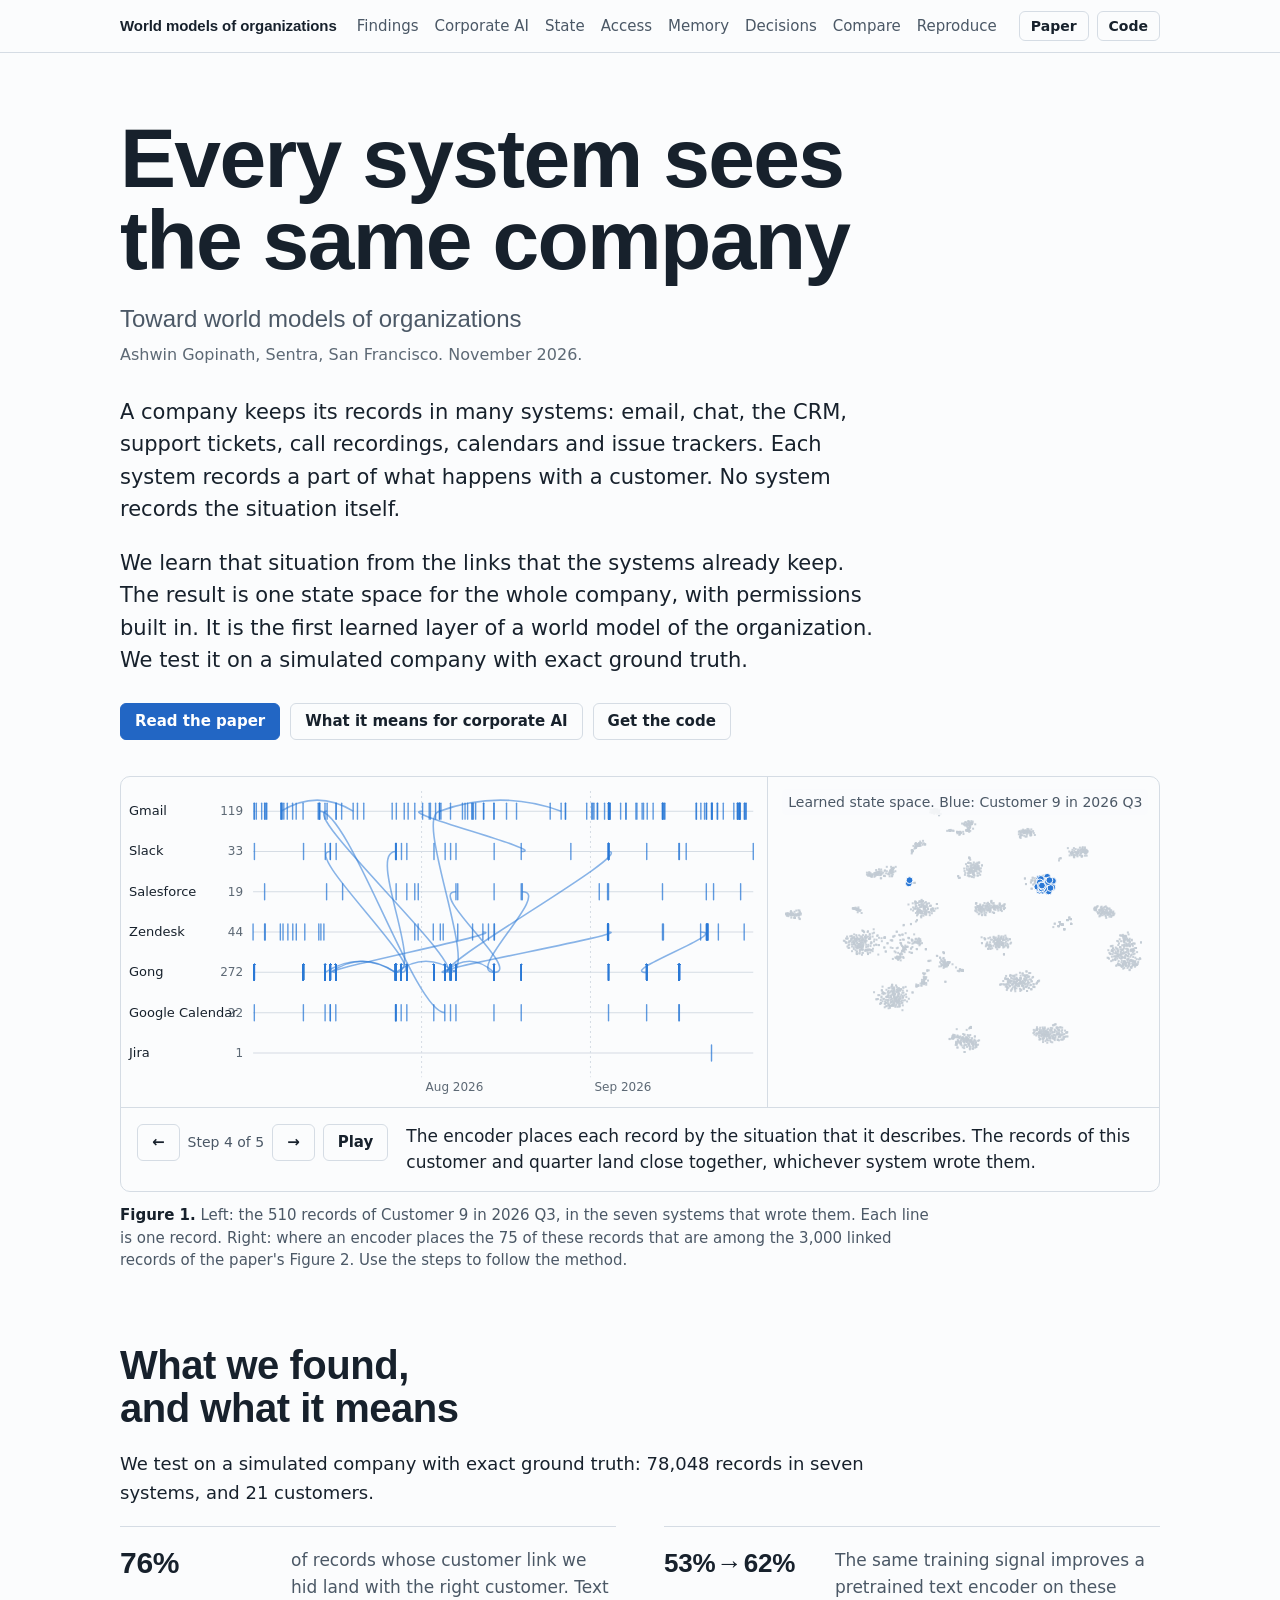
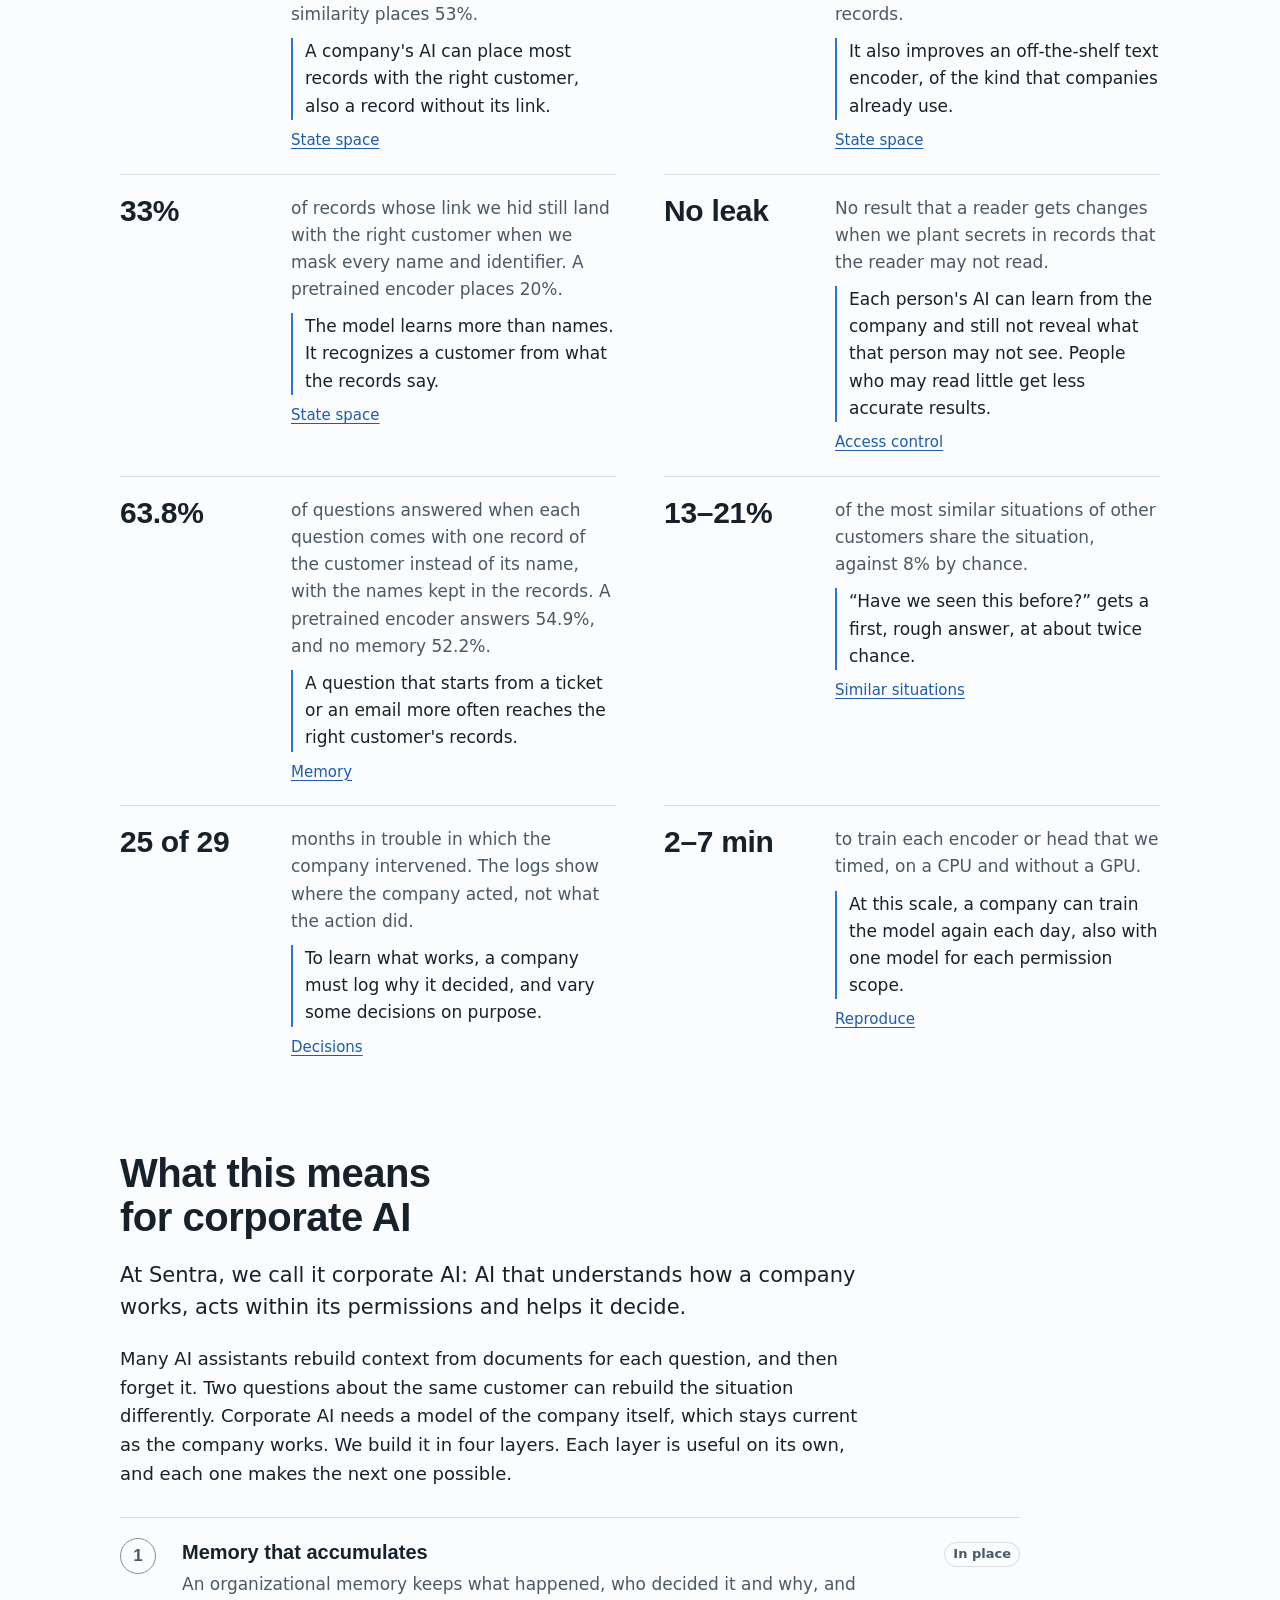
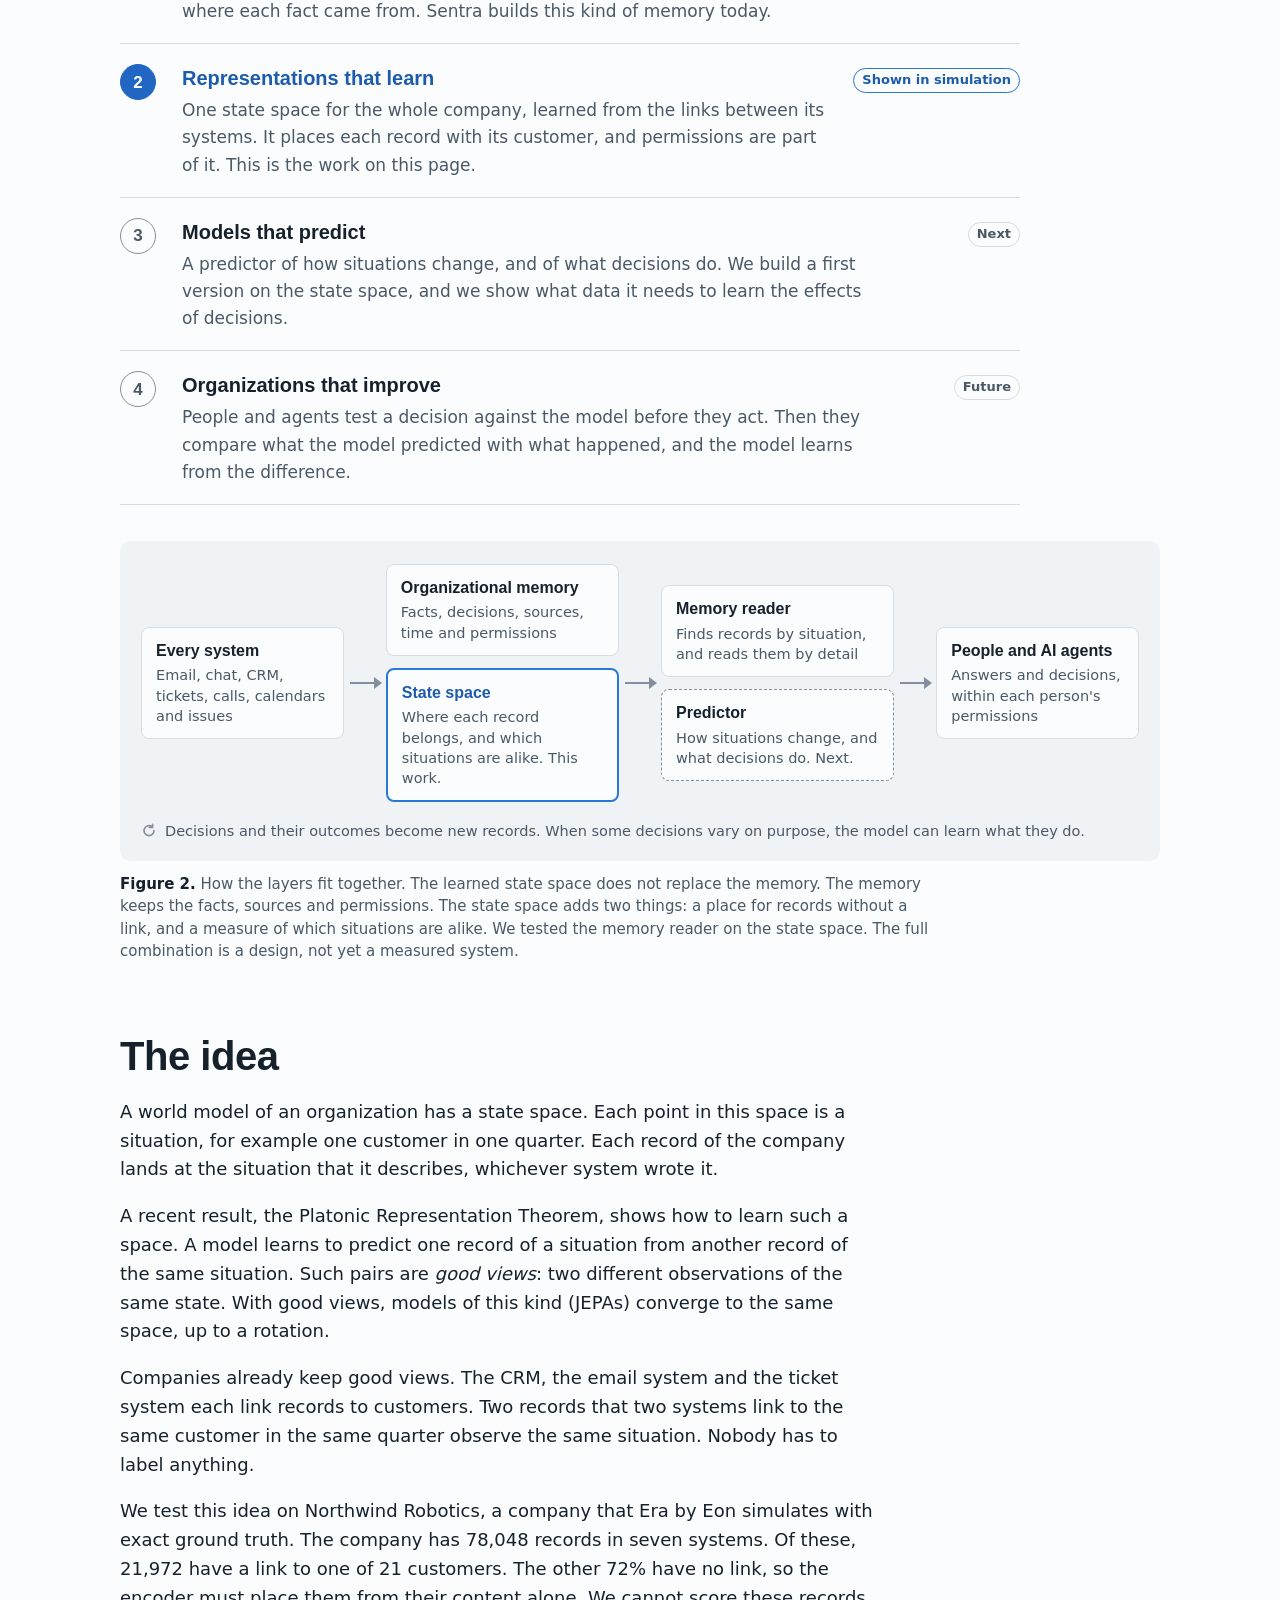
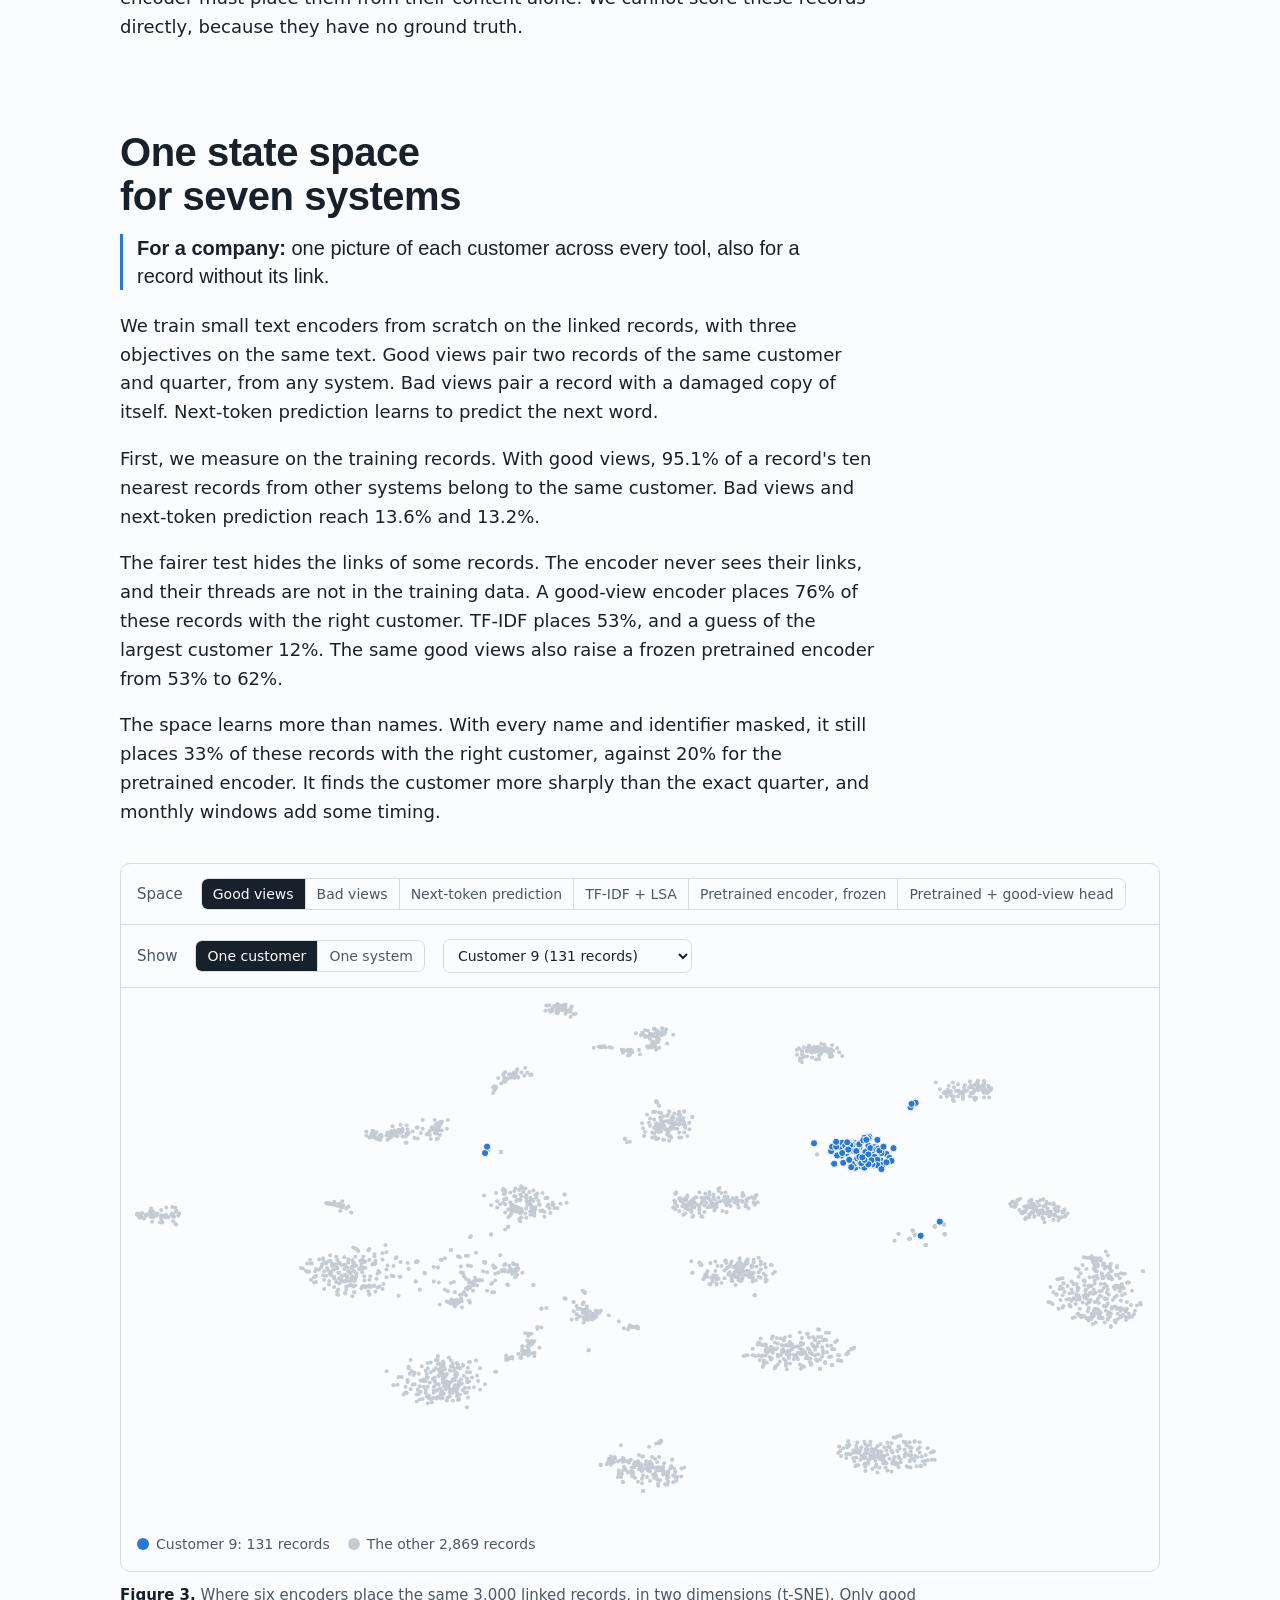
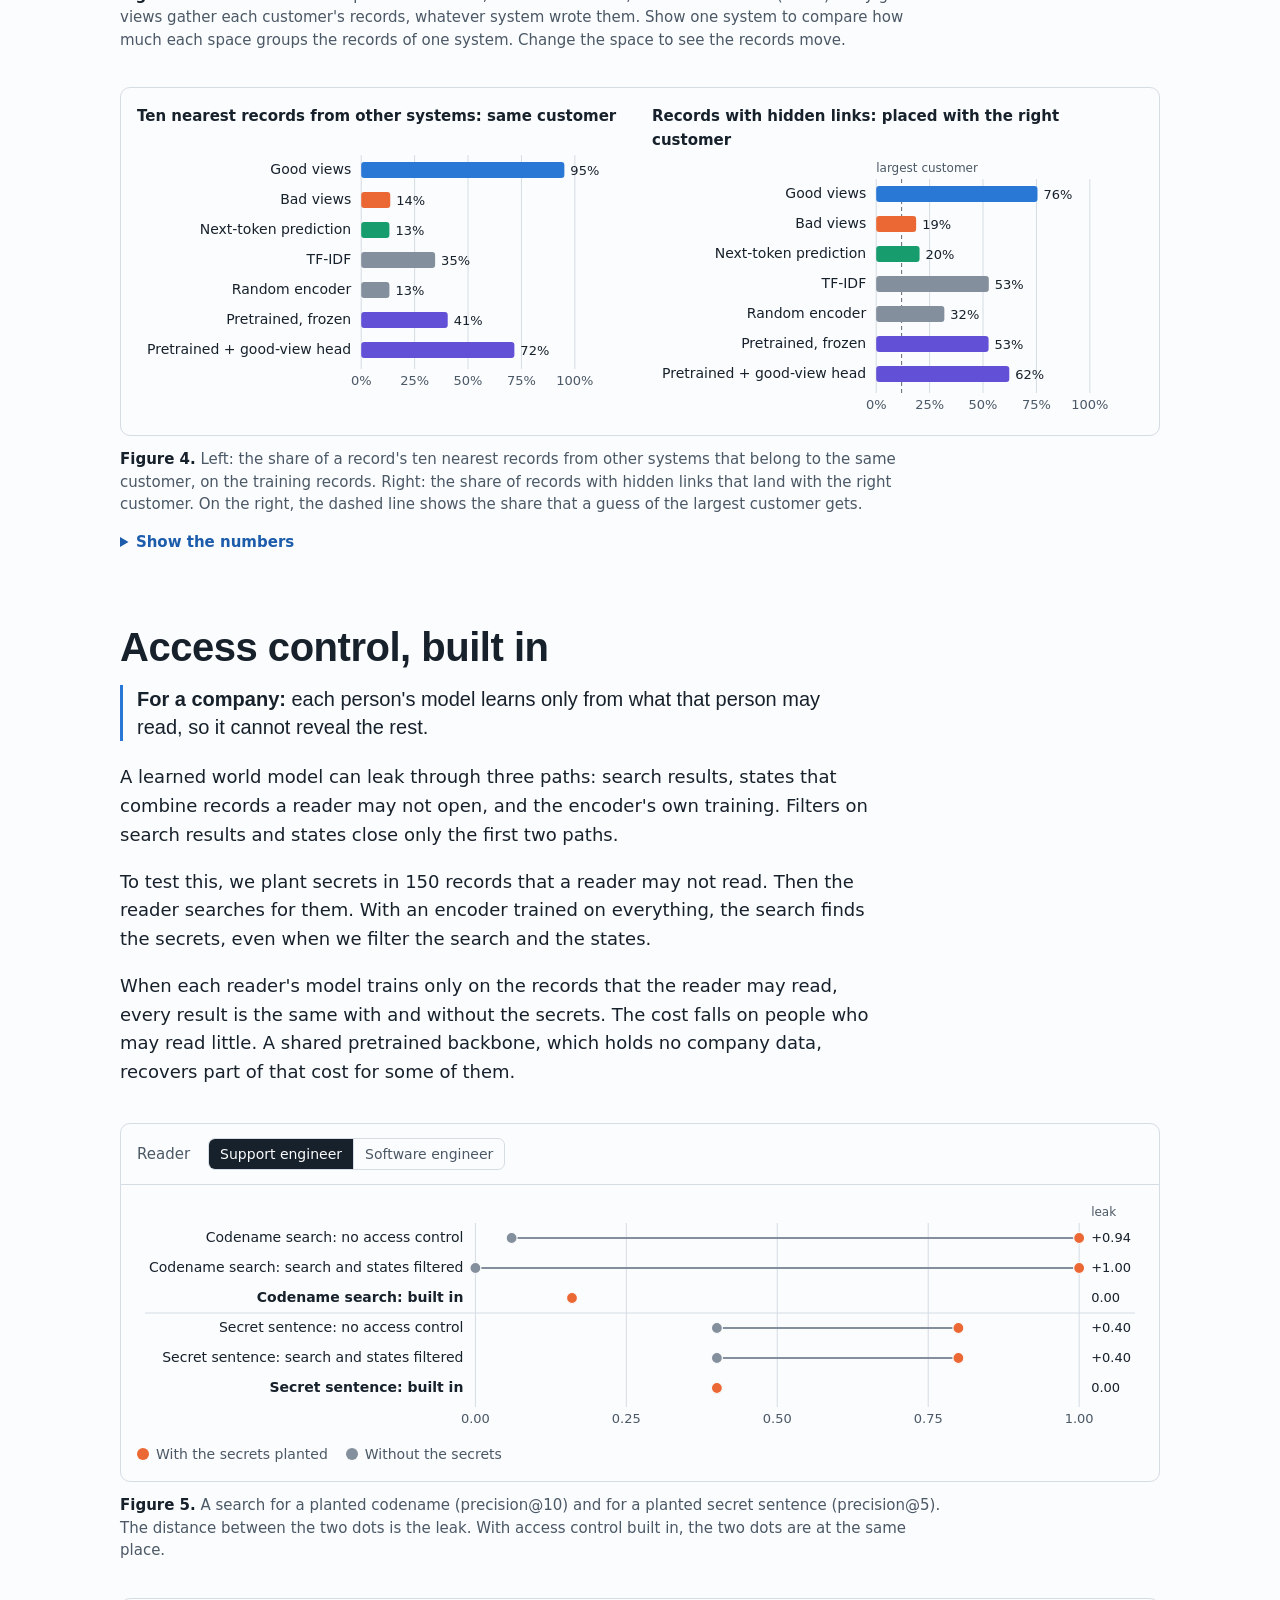
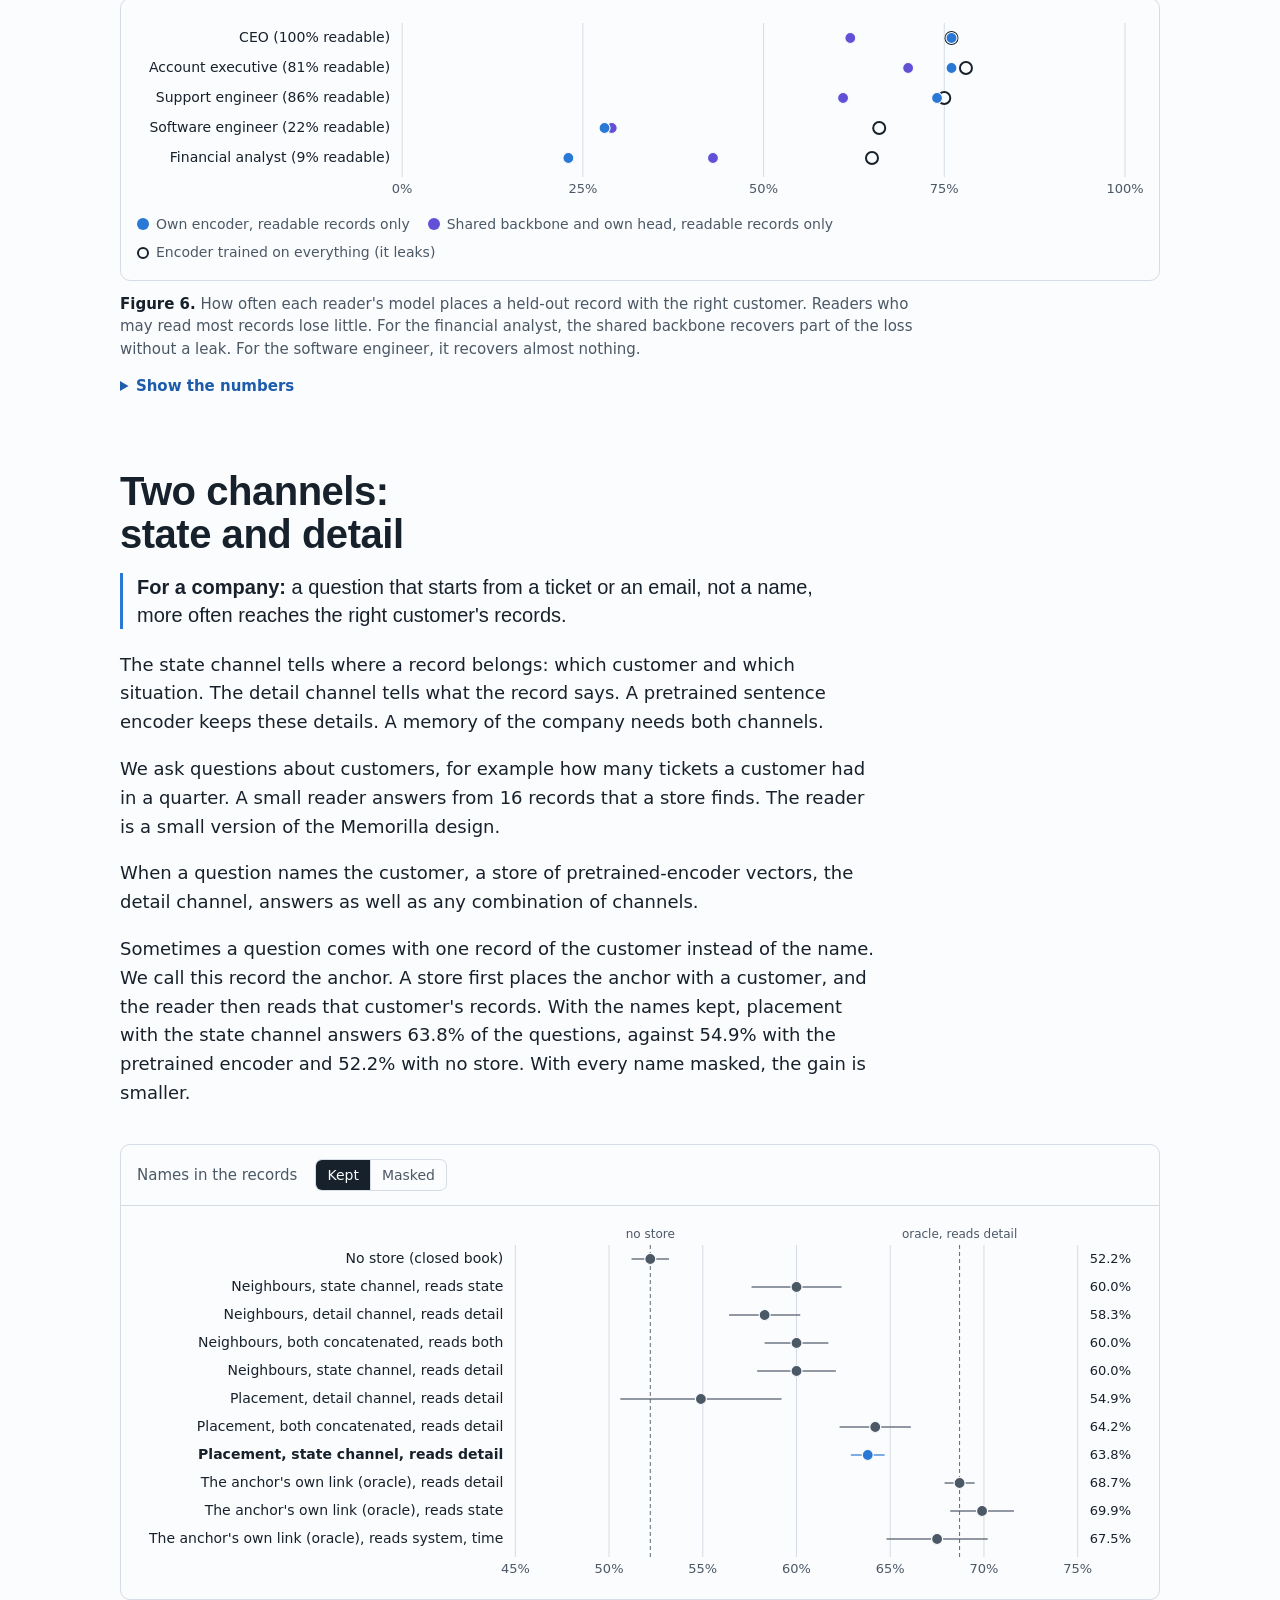
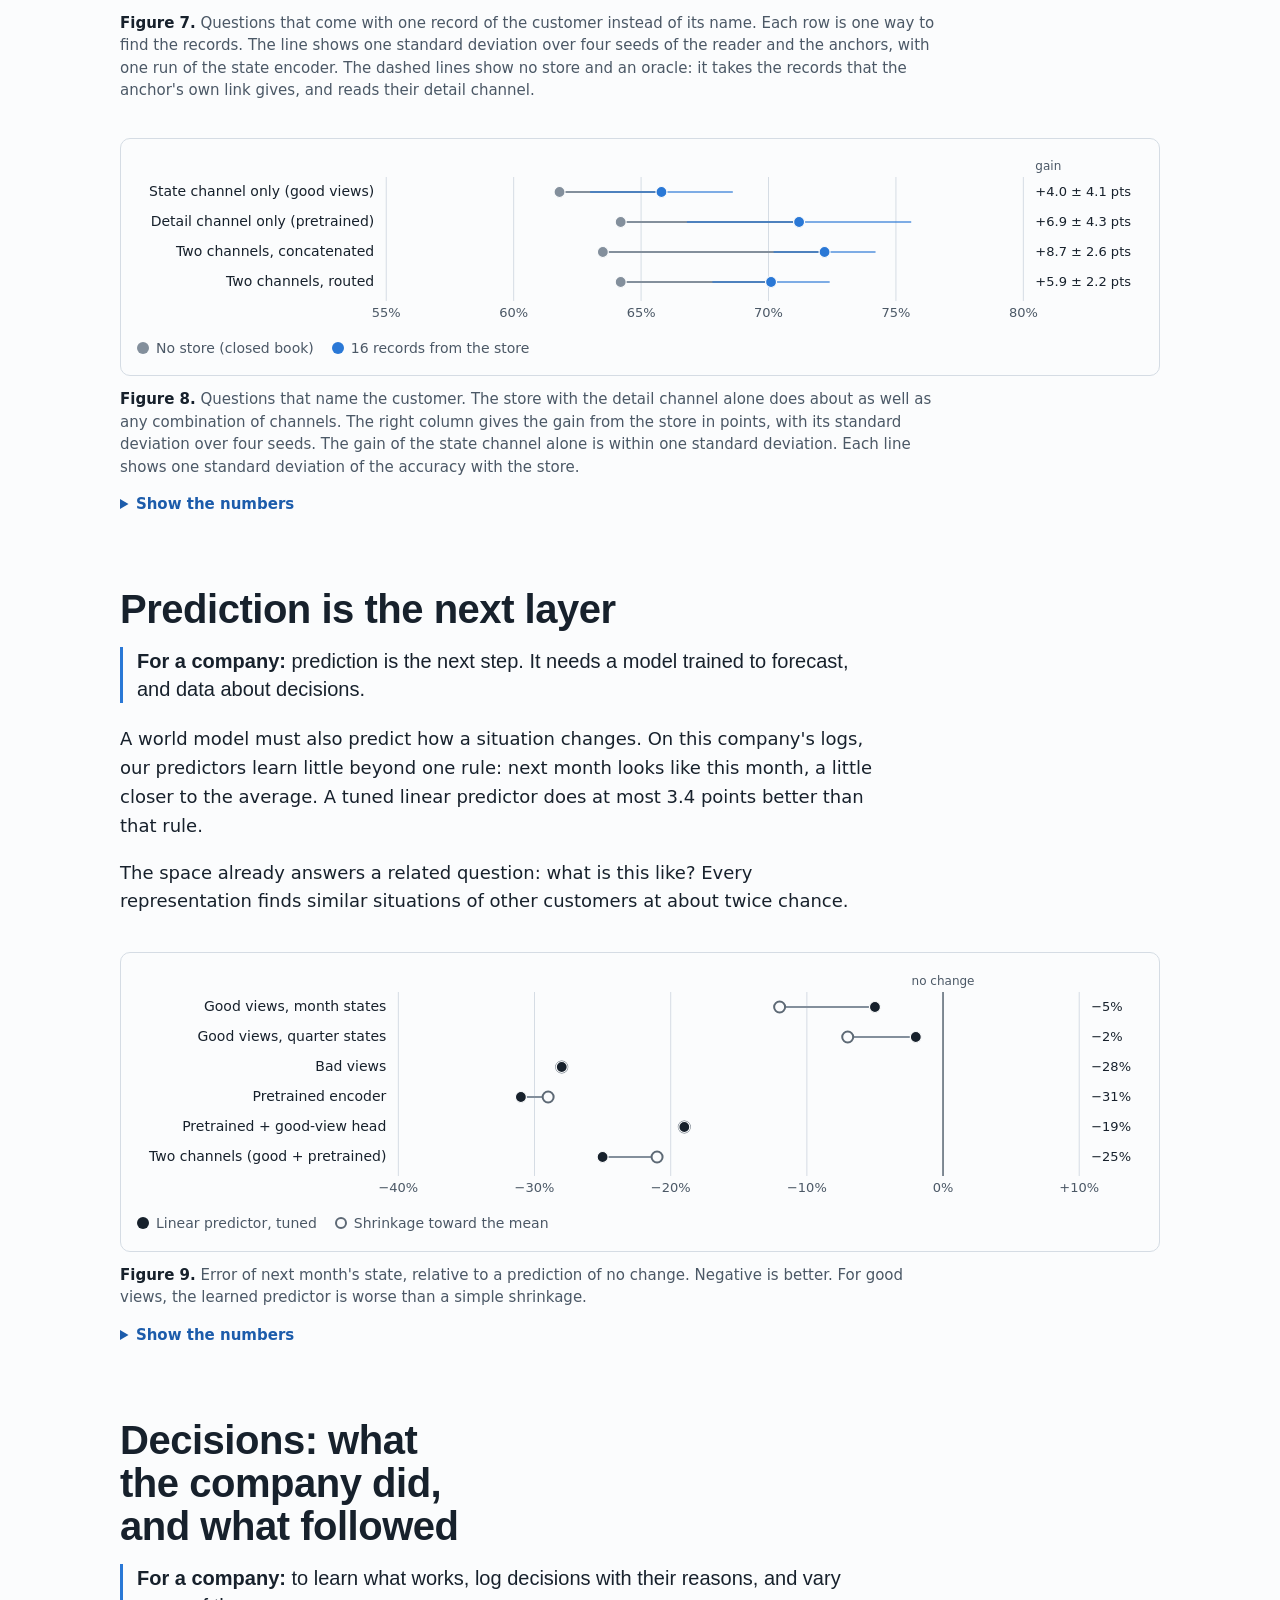
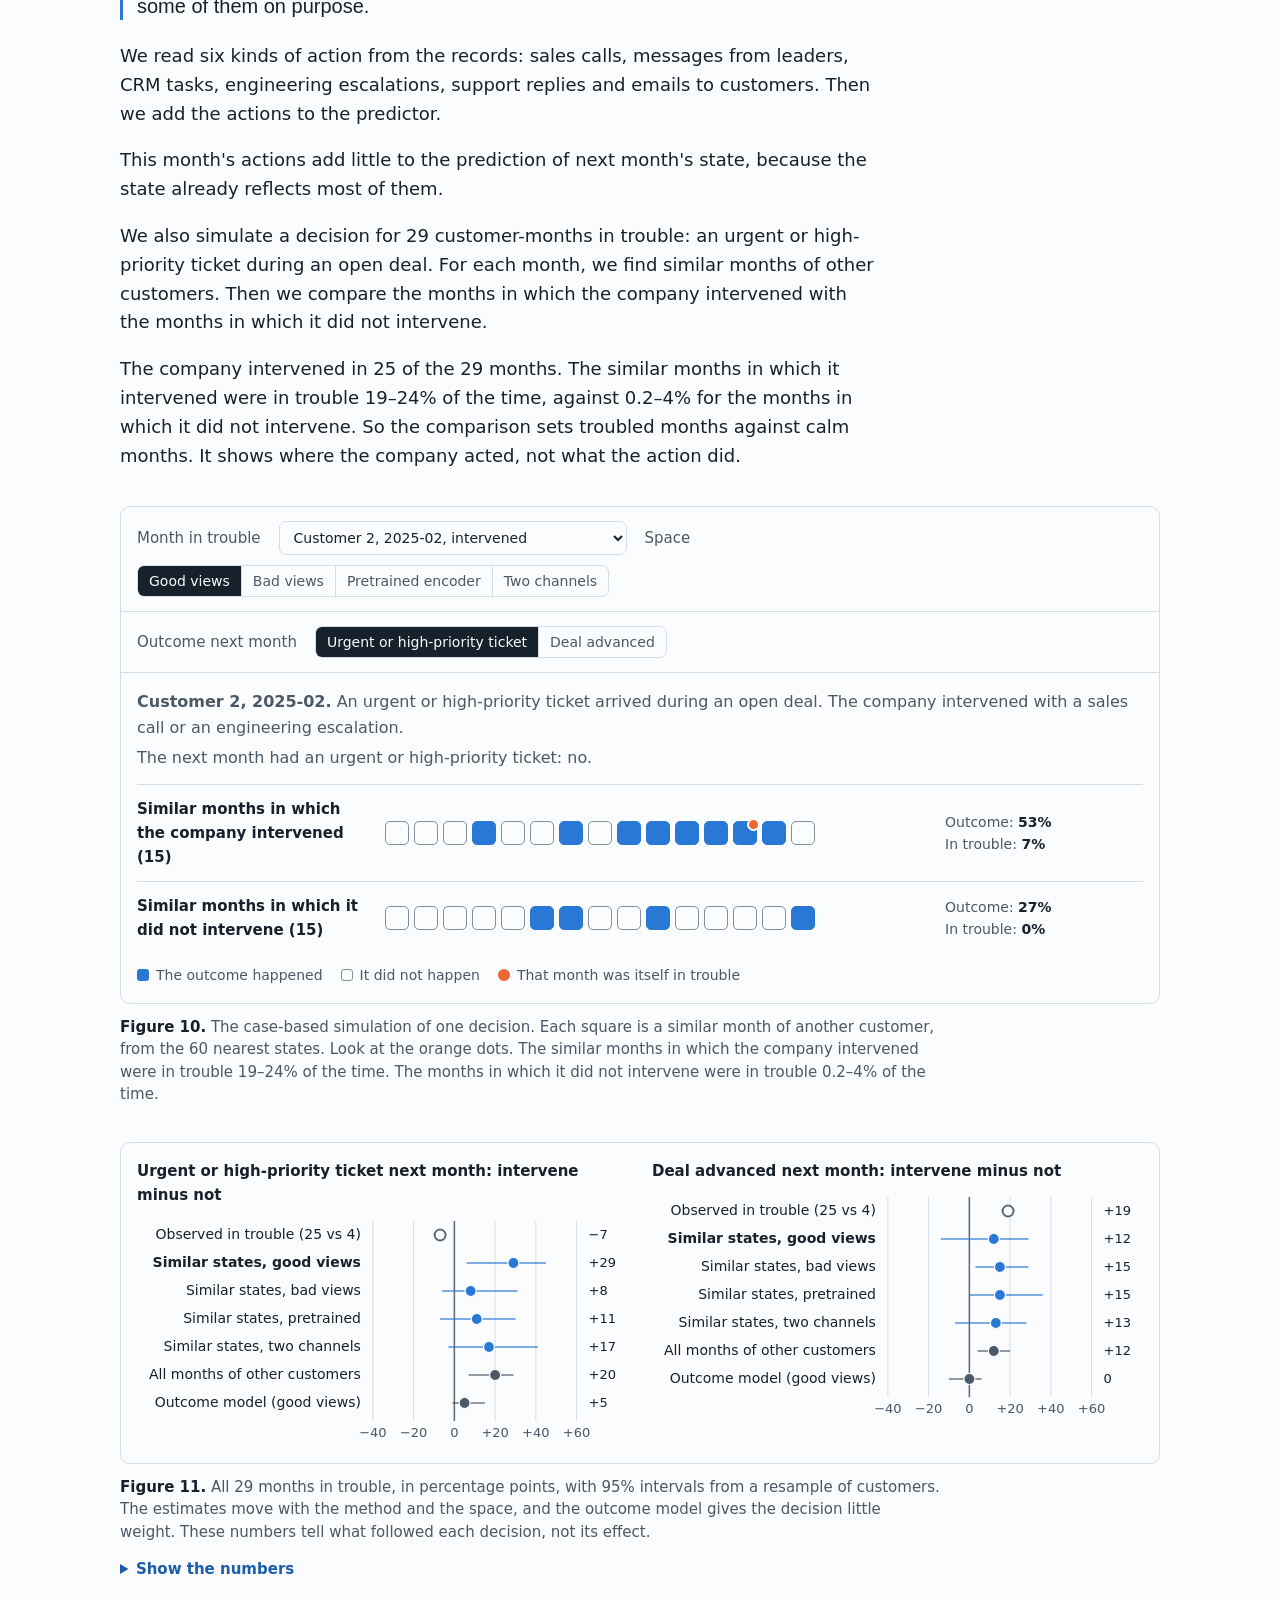
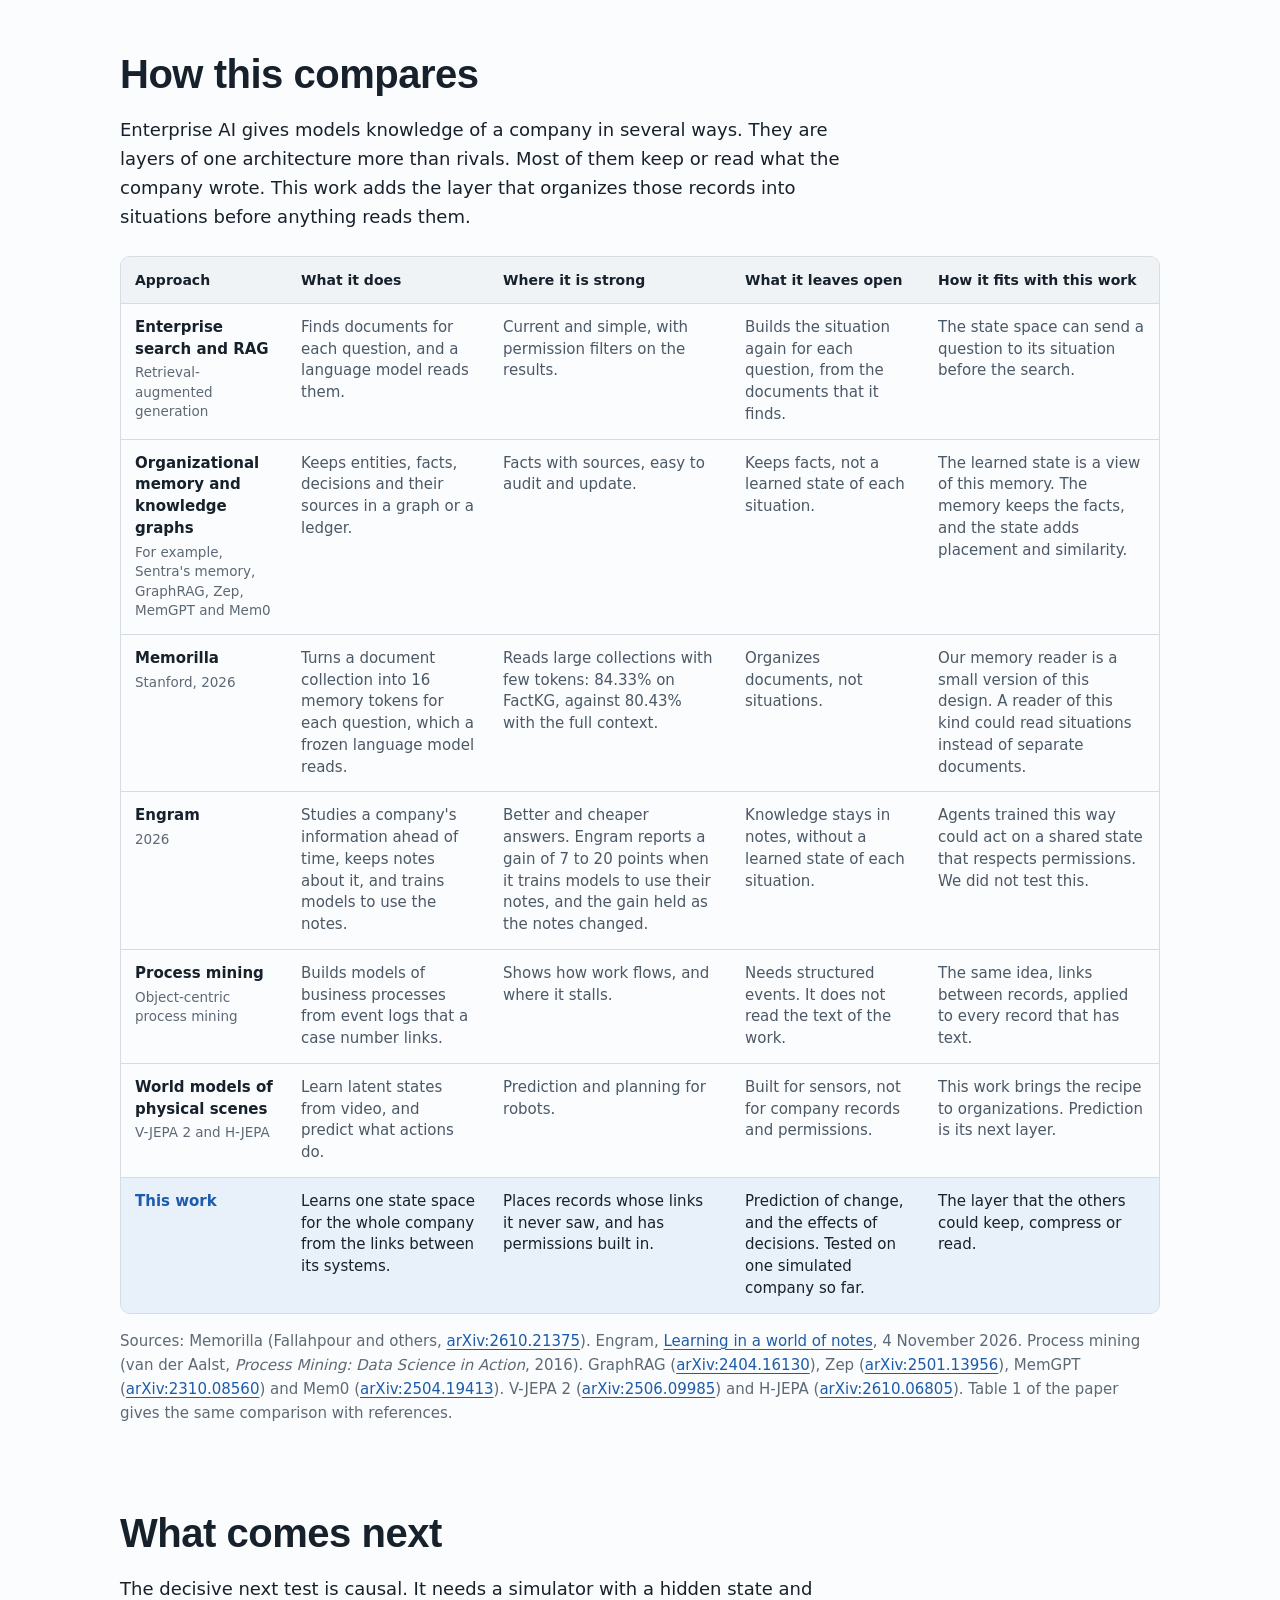
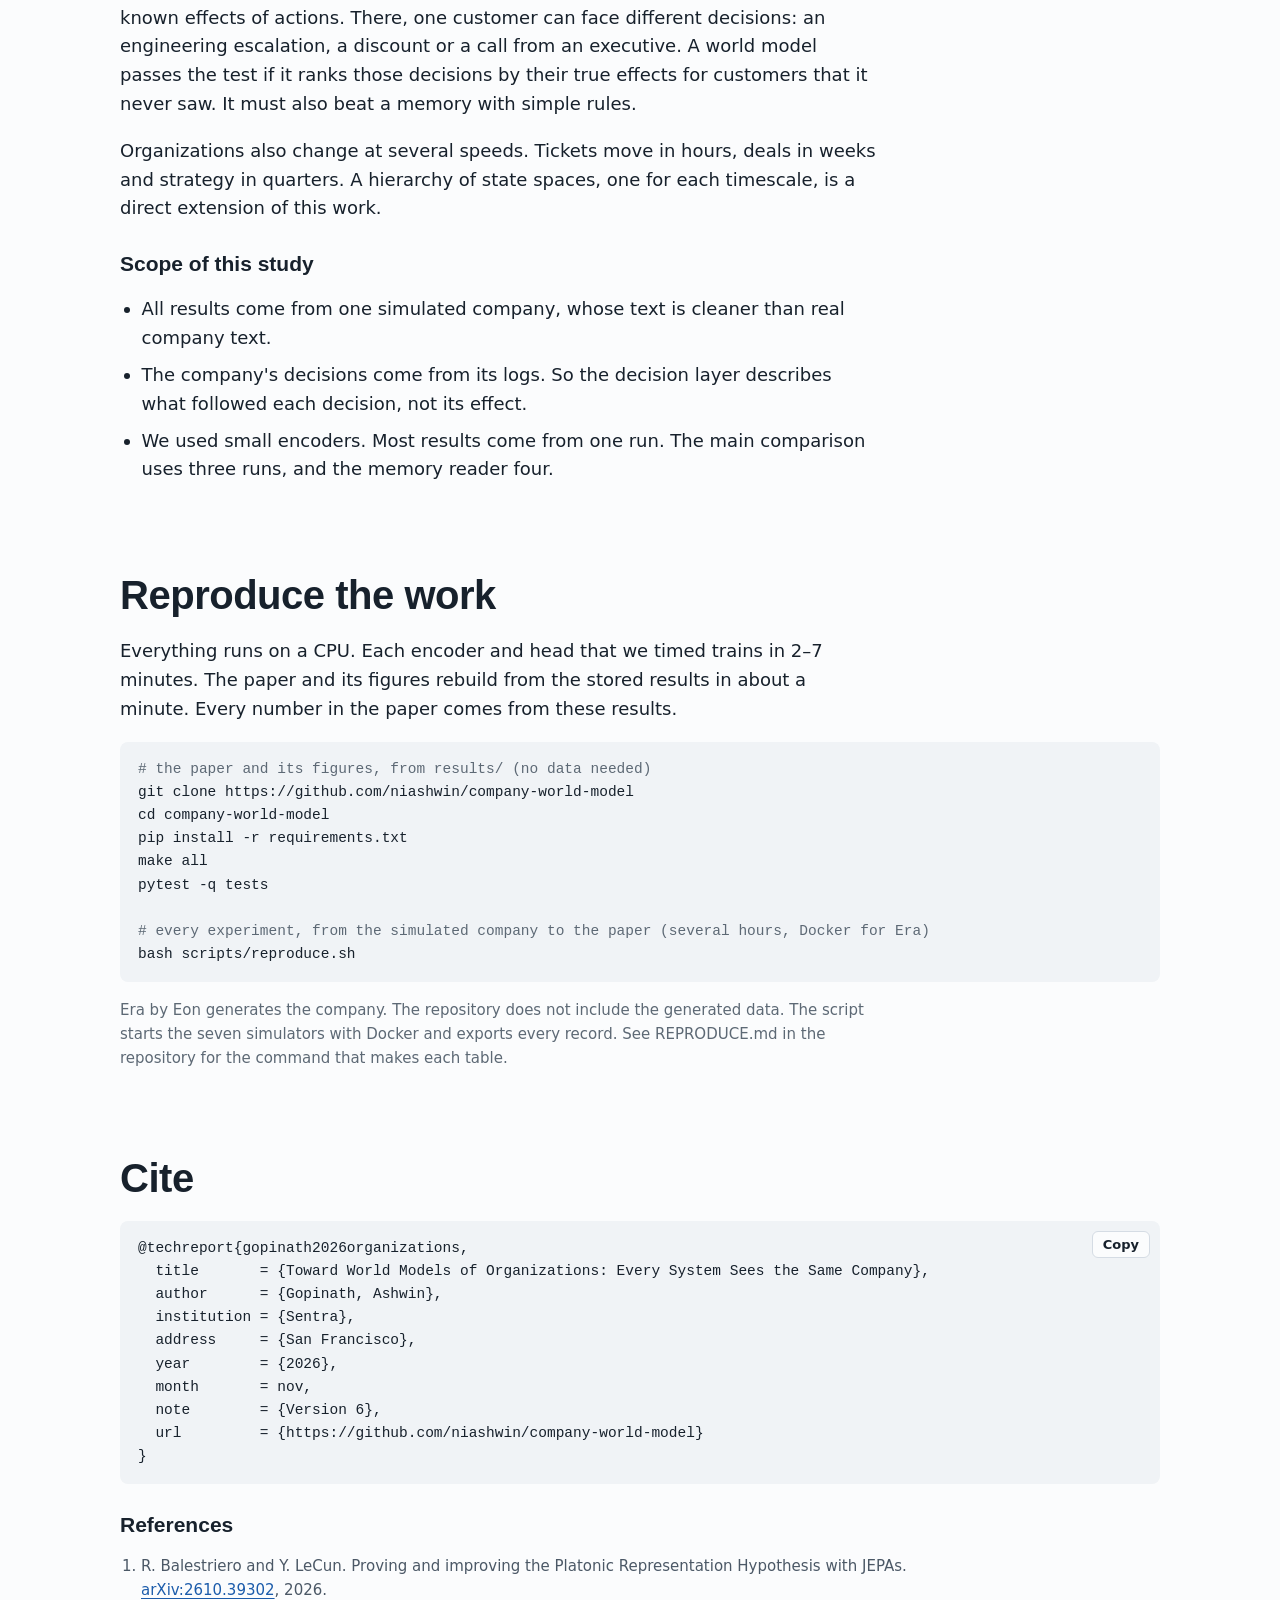
==== commit 9593dff4: "Version 6: Nature format, an expert assessment answered, corporate AI and comparisons on the site - " ====
--- a/website/index.html
+++ b/website/index.html
@@ -25,13 +25,13 @@
   <div class="bar-inner">
     <a class="brand" href="#top">World models of organizations</a>
     <nav class="nav" aria-label="Sections">
-      <a href="#idea">Idea</a>
+      <a href="#findings">Findings</a>
+      <a href="#why">Corporate AI</a>
       <a href="#state">State</a>
       <a href="#access">Access</a>
       <a href="#memory">Memory</a>
-      <a href="#time">Time</a>
       <a href="#decisions">Decisions</a>
-      <a href="#outlook">Outlook</a>
+      <a href="#compare">Compare</a>
       <a href="#reproduce">Reproduce</a>
       <a href="#cite">Cite</a>
     </nav>
@@ -49,12 +49,12 @@
   <p class="byline">Ashwin Gopinath, Sentra, San Francisco. November 2026.</p>
   <div class="prose">
     <p class="lead">A company keeps its records in many systems: email, chat, the CRM, support tickets, call recordings, calendars and issue trackers. Each system records a part of what happens with a customer. No system records the situation itself.</p>
-    <p class="lead">We learn that situation from the links that the systems already keep. The result is one state space for the whole company, with access control built in. We test it on a simulated company with exact ground truth.</p>
+    <p class="lead">We learn that situation from the links that the systems already keep. The result is one state space for the whole company, with permissions built in. It is the first learned layer of a world model of the organization. We test it on a simulated company with exact ground truth.</p>
   </div>
   <div class="actions">
     <a class="button primary" data-link="paper" href="https://github.com/niashwin/company-world-model/blob/main/paper/main.pdf">Read the paper</a>
+    <a class="button" href="#why">What it means for corporate AI</a>
     <a class="button" href="https://github.com/niashwin/company-world-model">Get the code</a>
-    <a class="button" href="#findings">See what we found</a>
   </div>
 
   <figure id="fig-hero">
@@ -63,7 +63,7 @@
         <div><svg class="lanes" id="lanes" viewBox="0 0 700 330" role="img" aria-label="Records of one customer and quarter in seven systems"></svg></div>
         <div class="map-side canvas-wrap">
           <canvas id="hero-map" width="420" height="330" role="img" aria-label="Where the encoder places the records"></canvas>
-          <span class="map-label" id="hero-map-label">Good-view space</span>
+          <span class="map-label" id="hero-map-label">Learned state space</span>
         </div>
       </div>
       <div class="steps">
@@ -76,29 +76,65 @@
         <p class="step-text" id="step-text" aria-live="polite">The encoder places each record by the situation that it describes. The records of this customer and quarter land close together, whichever system wrote them.</p>
       </div>
     </div>
-    <figcaption><b>Figure 1.</b> Left: the 510 records of Customer 9 in 2026 Q3, in the seven systems that wrote them. Each line is one record. Right: where an encoder places the 75 of these records that are among the 3,000 linked records of the paper's Figure 3. Use the steps to follow the method.</figcaption>
+    <figcaption><b>Figure 1.</b> Left: the 510 records of Customer 9 in 2026 Q3, in the seven systems that wrote them. Each line is one record. Right: where an encoder places the 75 of these records that are among the 3,000 linked records of the paper's Figure 2. Use the steps to follow the method.</figcaption>
   </figure>
 </section>
 
 <section class="section" id="findings">
-  <h2>What we found</h2>
+  <h2>What we found, and what it means</h2>
+  <div class="prose"><p>We test on a simulated company with exact ground truth: 78,048 records in seven systems, and 21 customers.</p></div>
   <ul class="findings">
-    <li><span class="fig-n">76%</span><p>of records whose links we hid land with the right customer. TF-IDF places 53%. <a href="#state">State space</a></p></li>
-    <li><span class="fig-n">53% to 62%</span><p>The same good views improve a frozen pretrained encoder on these records. <a href="#state">State space</a></p></li>
-    <li><span class="fig-n">0</span><p>change in any result that a reader gets, with access control built in, when we plant secrets in records that the reader may not read. <a href="#access">Access control</a></p></li>
-    <li><span class="fig-n">63.8%</span><p>of questions answered when each question comes with one record of the customer instead of its name, with the names kept in the records. The state channel places the record. Placement with the pretrained encoder answers 54.9%. <a href="#memory">Memory</a></p></li>
-    <li><span class="fig-n">13–21%</span><p>precision for similar situations of other customers, against 8% by chance, in every representation. Forecasts and drift scores stay at chance or at simple baselines. <a href="#time">Time</a></p></li>
-    <li><span class="fig-n">25 of 29</span><p>months in trouble in which the company intervened. The logs show where the company acted, not what the action did. <a href="#decisions">Decisions</a></p></li>
-    <li><span class="fig-n">2&#8211;7 min</span><p>to train each encoder or head that we timed, on a CPU and without a GPU. <a href="#reproduce">Reproduce</a></p></li>
-    <li><span class="fig-n">21,972</span><p>linked records from seven systems of a simulated company, with exact ground truth. <a href="#idea">The idea</a></p></li>
+    <li><span class="fig-n">76%</span><div><p>of records whose customer link we hid land with the right customer. Text similarity places 53%.</p><p class="means">A company's AI can place most records with the right customer, also a record without its link.</p><a href="#state">State space</a></div></li>
+    <li><span class="fig-n nowrap">53%&#8202;&#8594;&#8202;62%</span><div><p>The same training signal improves a pretrained text encoder on these records.</p><p class="means">It also improves an off-the-shelf text encoder, of the kind that companies already use.</p><a href="#state">State space</a></div></li>
+    <li><span class="fig-n">33%</span><div><p>of records whose link we hid still land with the right customer when we mask every name and identifier. A pretrained encoder places 20%.</p><p class="means">The model learns more than names. It recognizes a customer from what the records say.</p><a href="#state">State space</a></div></li>
+    <li><span class="fig-n">No leak</span><div><p>No result that a reader gets changes when we plant secrets in records that the reader may not read.</p><p class="means">Each person's AI can learn from the company and still not reveal what that person may not see. People who may read little get less accurate results.</p><a href="#access">Access control</a></div></li>
+    <li><span class="fig-n">63.8%</span><div><p>of questions answered when each question comes with one record of the customer instead of its name, with the names kept in the records. A pretrained encoder answers 54.9%, and no memory 52.2%.</p><p class="means">A question that starts from a ticket or an email more often reaches the right customer's records.</p><a href="#memory">Memory</a></div></li>
+    <li><span class="fig-n">13–21%</span><div><p>of the most similar situations of other customers share the situation, against 8% by chance.</p><p class="means">&#8220;Have we seen this before?&#8221; gets a first, rough answer, at about twice chance.</p><a href="#time">Similar situations</a></div></li>
+    <li><span class="fig-n">25 of 29</span><div><p>months in trouble in which the company intervened. The logs show where the company acted, not what the action did.</p><p class="means">To learn what works, a company must log why it decided, and vary some decisions on purpose.</p><a href="#decisions">Decisions</a></div></li>
+    <li><span class="fig-n">2&#8211;7 min</span><div><p>to train each encoder or head that we timed, on a CPU and without a GPU.</p><p class="means">At this scale, a company can train the model again each day, also with one model for each permission scope.</p><a href="#reproduce">Reproduce</a></div></li>
   </ul>
+</section>
+
+<section class="section" id="why">
+  <h2>What this means for corporate AI</h2>
+  <div class="prose">
+    <p class="lead">At Sentra, we call it corporate AI: AI that understands how a company works, acts within its permissions and helps it decide.</p>
+    <p>Many AI assistants rebuild context from documents for each question, and then forget it. Two questions about the same customer can rebuild the situation differently. Corporate AI needs a model of the company itself, which stays current as the company works. We build it in four layers. Each layer is useful on its own, and each one makes the next one possible.</p>
+  </div>
+  <ol class="layers">
+    <li><span class="layer-n">1</span><div><h3>Memory that accumulates</h3><p>An organizational memory keeps what happened, who decided it and why, and where each fact came from. Sentra builds this kind of memory today.</p></div><span class="status">In place</span></li>
+    <li class="this"><span class="layer-n">2</span><div><h3>Representations that learn</h3><p>One state space for the whole company, learned from the links between its systems. It places each record with its customer, and permissions are part of it. This is the work on this page.</p></div><span class="status done">Shown in simulation</span></li>
+    <li><span class="layer-n">3</span><div><h3>Models that predict</h3><p>A predictor of how situations change, and of what decisions do. We build a first version on the state space, and we show what data it needs to learn the effects of decisions.</p></div><span class="status">Next</span></li>
+    <li><span class="layer-n">4</span><div><h3>Organizations that improve</h3><p>People and agents test a decision against the model before they act. Then they compare what the model predicted with what happened, and the model learns from the difference.</p></div><span class="status">Future</span></li>
+  </ol>
+  <figure id="fig-stack">
+    <div class="frame panel">
+      <div class="stack">
+        <div class="stack-col"><div class="node src"><b>Every system</b><span>Email, chat, CRM, tickets, calls, calendars and issues</span></div></div>
+        <div class="arrow" aria-hidden="true"></div>
+        <div class="stack-col">
+          <div class="node mem"><b>Organizational memory</b><span>Facts, decisions, sources, time and permissions</span></div>
+          <div class="node state"><b>State space</b><span>Where each record belongs, and which situations are alike. This work.</span></div>
+        </div>
+        <div class="arrow" aria-hidden="true"></div>
+        <div class="stack-col">
+          <div class="node read"><b>Memory reader</b><span>Finds records by situation, and reads them by detail</span></div>
+          <div class="node pred"><b>Predictor</b><span>How situations change, and what decisions do. Next.</span></div>
+        </div>
+        <div class="arrow" aria-hidden="true"></div>
+        <div class="stack-col"><div class="node out"><b>People and AI agents</b><span>Answers and decisions, within each person's permissions</span></div></div>
+      </div>
+      <p class="loop"><svg class="loop-icon" viewBox="0 0 16 16" aria-hidden="true"><path d="M13 7.5A5 5 0 1 1 11 3.6" fill="none" stroke="currentColor" stroke-width="1.6" stroke-linecap="round"/><path d="M11.6 1.2v3.2H8.4" fill="none" stroke="currentColor" stroke-width="1.6" stroke-linecap="round" stroke-linejoin="round"/></svg>Decisions and their outcomes become new records. When some decisions vary on purpose, the model can learn what they do.</p>
+    </div>
+    <figcaption><b>Figure 2.</b> How the layers fit together. The learned state space does not replace the memory. The memory keeps the facts, sources and permissions. The state space adds two things: a place for records without a link, and a measure of which situations are alike. We tested the memory reader on the state space. The full combination is a design, not yet a measured system.</figcaption>
+  </figure>
 </section>
 
 <section class="section" id="idea">
   <h2>The idea</h2>
   <div class="prose">
     <p>A world model of an organization has a state space. Each point in this space is a situation, for example one customer in one quarter. Each record of the company lands at the situation that it describes, whichever system wrote it.</p>
-    <p>The Platonic Representation Theorem gives a way to learn such a space. It is about joint-embedding predictive architectures (JEPAs), which learn to predict one view of a state from another view of the same state. The views must be <em>good views</em>: two different observations of the same state. With good views, such encoders converge to the same representation, up to a rotation.</p>
+    <p>A recent result, the Platonic Representation Theorem, shows how to learn such a space. A model learns to predict one record of a situation from another record of the same situation. Such pairs are <em>good views</em>: two different observations of the same state. With good views, models of this kind (JEPAs) converge to the same space, up to a rotation.</p>
     <p>Companies already keep good views. The CRM, the email system and the ticket system each link records to customers. Two records that two systems link to the same customer in the same quarter observe the same situation. Nobody has to label anything.</p>
     <p>We test this idea on Northwind Robotics, a company that Era by Eon simulates with exact ground truth. The company has 78,048 records in seven systems. Of these, 21,972 have a link to one of 21 customers. The other 72% have no link, so the encoder must place them from their content alone. We cannot score these records directly, because they have no ground truth.</p>
   </div>
@@ -106,10 +142,12 @@
 
 <section class="section" id="state">
   <h2>One state space for seven systems</h2>
+  <p class="takeaway"><b>For a company:</b> one picture of each customer across every tool, also for a record without its link.</p>
   <div class="prose">
     <p>We train small text encoders from scratch on the linked records, with three objectives on the same text. Good views pair two records of the same customer and quarter, from any system. Bad views pair a record with a damaged copy of itself. Next-token prediction learns to predict the next word.</p>
     <p>First, we measure on the training records. With good views, 95.1% of a record's ten nearest records from other systems belong to the same customer. Bad views and next-token prediction reach 13.6% and 13.2%.</p>
-    <p>The fairer test hides the links of some records. The encoder never sees their links, and their threads are not in the training data. A good-view encoder places 76% of these records with the right customer. TF-IDF places 53%. The same good views also raise a frozen pretrained encoder from 53% to 62%.</p>
+    <p>The fairer test hides the links of some records. The encoder never sees their links, and their threads are not in the training data. A good-view encoder places 76% of these records with the right customer. TF-IDF places 53%, and a guess of the largest customer 12%. The same good views also raise a frozen pretrained encoder from 53% to 62%.</p>
+    <p>The space learns more than names. With every name and identifier masked, it still places 33% of these records with the right customer, against 20% for the pretrained encoder. It finds the customer more sharply than the exact quarter, and monthly windows add some timing.</p>
   </div>
   <figure id="fig-map">
     <div class="frame">
@@ -128,24 +166,25 @@
       <div class="canvas-wrap"><canvas id="map" width="1120" height="560" role="img" aria-label="Map of 3,000 linked records"></canvas><div class="tooltip" id="map-tip"></div></div>
       <div class="figure-body"><div class="legend" id="map-legend"></div></div>
     </div>
-    <figcaption><b>Figure 2.</b> Where six encoders place the same 3,000 linked records, in two dimensions (t-SNE). Only good views gather each customer's records, whatever system wrote them. Show one system to compare how much each space groups the records of one system. Change the space to see the records move.</figcaption>
+    <figcaption><b>Figure 3.</b> Where six encoders place the same 3,000 linked records, in two dimensions (t-SNE). Only good views gather each customer's records, whatever system wrote them. Show one system to compare how much each space groups the records of one system. Change the space to see the records move.</figcaption>
   </figure>
   <figure id="fig-bars">
     <div class="frame"><div class="figure-body two-up">
       <div><p class="chart-title">Ten nearest records from other systems: same customer</p><svg class="chart" id="bars-e1"></svg></div>
       <div><p class="chart-title">Records with hidden links: placed with the right customer</p><svg class="chart" id="bars-ho"></svg></div>
     </div></div>
-    <figcaption><b>Figure 3.</b> Left: the share of a record's ten nearest records from other systems that belong to the same customer, on the training records. Right: the share of records with hidden links that land with the right customer. On the right, the dashed line shows the share that a guess of the largest customer gets.</figcaption>
+    <figcaption><b>Figure 4.</b> Left: the share of a record's ten nearest records from other systems that belong to the same customer, on the training records. Right: the share of records with hidden links that land with the right customer. On the right, the dashed line shows the share that a guess of the largest customer gets.</figcaption>
     <details class="numbers" data-tables="tab:e1 tab:heldout"><summary>Show the numbers</summary></details>
   </figure>
 </section>
 
 <section class="section" id="access">
   <h2>Access control, built in</h2>
+  <p class="takeaway"><b>For a company:</b> each person's model learns only from what that person may read, so it cannot reveal the rest.</p>
   <div class="prose">
     <p>A learned world model can leak through three paths: search results, states that combine records a reader may not open, and the encoder's own training. Filters on search results and states close only the first two paths.</p>
     <p>To test this, we plant secrets in 150 records that a reader may not read. Then the reader searches for them. With an encoder trained on everything, the search finds the secrets, even when we filter the search and the states.</p>
-    <p>When each reader's model trains only on the records that the reader may read, every result is identical with and without the secrets. A pretrained backbone holds no company data, so all readers can share it. It helps some readers who may read little, but not all. With a head on the backbone, the financial analyst's placement rises from 23% to 43%. The software engineer's placement changes only from 28% to 29%.</p>
+    <p>When each reader's model trains only on the records that the reader may read, every result is the same with and without the secrets. The cost falls on people who may read little. A shared pretrained backbone, which holds no company data, recovers part of that cost for some of them.</p>
   </div>
   <figure id="fig-leak">
     <div class="frame">
@@ -157,24 +196,25 @@
         <div class="legend"><span><i class="key dot" style="background:var(--bad)"></i>With the secrets planted</span><span><i class="key dot" style="background:var(--mute-2)"></i>Without the secrets</span></div>
       </div>
     </div>
-    <figcaption><b>Figure 4.</b> A search for a planted codename (precision@10) and for a planted secret sentence (precision@5). The distance between the two dots is the leak. With access control built in, the two dots are at the same place.</figcaption>
+    <figcaption><b>Figure 5.</b> A search for a planted codename (precision@10) and for a planted secret sentence (precision@5). The distance between the two dots is the leak. With access control built in, the two dots are at the same place.</figcaption>
   </figure>
   <figure id="fig-rescue">
     <div class="frame"><div class="figure-body"><svg class="chart" id="rescue"></svg>
       <div class="legend"><span><i class="key dot" style="background:var(--signal)"></i>Own encoder, readable records only</span><span><i class="key dot" style="background:var(--pre)"></i>Shared backbone and own head, readable records only</span><span><i class="key ring"></i>Encoder trained on everything (it leaks)</span></div>
     </div></div>
-    <figcaption><b>Figure 5.</b> How often each reader's model places a held-out record with the right customer. Readers who may read most records lose little. For the financial analyst, the shared backbone recovers part of the loss without a leak. For the software engineer, it recovers almost nothing.</figcaption>
+    <figcaption><b>Figure 6.</b> How often each reader's model places a held-out record with the right customer. Readers who may read most records lose little. For the financial analyst, the shared backbone recovers part of the loss without a leak. For the software engineer, it recovers almost nothing.</figcaption>
     <details class="numbers" data-tables="tab:acl tab:aclrescue"><summary>Show the numbers</summary></details>
   </figure>
 </section>
 
 <section class="section" id="memory">
   <h2>Two channels: state and detail</h2>
+  <p class="takeaway"><b>For a company:</b> a question that starts from a ticket or an email, not a name, more often reaches the right customer's records.</p>
   <div class="prose">
     <p>The state channel tells where a record belongs: which customer and which situation. The detail channel tells what the record says. A pretrained sentence encoder keeps these details. A memory of the company needs both channels.</p>
-    <p>We ask questions about customers, for example how many tickets a customer had in a quarter. A small reader answers from 16 records that a store finds. The reader follows Memorilla.</p>
+    <p>We ask questions about customers, for example how many tickets a customer had in a quarter. A small reader answers from 16 records that a store finds. The reader is a small version of the Memorilla design.</p>
     <p>When a question names the customer, a store of pretrained-encoder vectors, the detail channel, answers as well as any combination of channels.</p>
-    <p>Sometimes a question comes with one record of the customer instead of the name. We call this record the anchor. Then a store must first place the anchor with a customer, and the reader reads that customer's records. With the names kept in the records, placement with the state channel answers 63.8% of the questions. Placement with both channels side by side answers 64.2%, placement with the pretrained encoder 54.9%, and no store 52.2%. When we mask every name in the records, only the anchor's own link helps clearly.</p>
+    <p>Sometimes a question comes with one record of the customer instead of the name. We call this record the anchor. A store first places the anchor with a customer, and the reader then reads that customer's records. With the names kept, placement with the state channel answers 63.8% of the questions, against 54.9% with the pretrained encoder and 52.2% with no store. With every name masked, the gain is smaller.</p>
   </div>
   <figure id="fig-anchor">
     <div class="frame">
@@ -187,37 +227,39 @@
       </div>
       <div class="figure-body"><svg class="chart" id="anchor"></svg></div>
     </div>
-    <figcaption><b>Figure 6.</b> Questions that come with one record of the customer instead of its name. Each row is one way to find the records. The line shows one standard deviation over four seeds of the reader and the anchors, with one run of the state encoder. The dashed lines show no store and an oracle: it takes the records that the anchor's own link gives, and reads their detail channel.</figcaption>
+    <figcaption><b>Figure 7.</b> Questions that come with one record of the customer instead of its name. Each row is one way to find the records. The line shows one standard deviation over four seeds of the reader and the anchors, with one run of the state encoder. The dashed lines show no store and an oracle: it takes the records that the anchor's own link gives, and reads their detail channel.</figcaption>
   </figure>
   <figure id="fig-mem">
     <div class="frame"><div class="figure-body"><svg class="chart" id="mem"></svg>
       <div class="legend"><span><i class="key dot" style="background:var(--mute-2)"></i>No store (closed book)</span><span><i class="key dot" style="background:var(--signal)"></i>16 records from the store</span></div>
     </div></div>
-    <figcaption><b>Figure 7.</b> Questions that name the customer. The store with the detail channel alone does about as well as any combination of channels. The right column gives the gain from the store in points, with its standard deviation over four seeds. The gain of the state channel alone is within one standard deviation. Each line shows one standard deviation of the accuracy with the store.</figcaption>
+    <figcaption><b>Figure 8.</b> Questions that name the customer. The store with the detail channel alone does about as well as any combination of channels. The right column gives the gain from the store in points, with its standard deviation over four seeds. The gain of the state channel alone is within one standard deviation. Each line shows one standard deviation of the accuracy with the store.</figcaption>
     <details class="numbers" data-tables="tab:memory2 tab:anchor tab:twochannel"><summary>Show the numbers</summary></details>
   </figure>
 </section>
 
 <section class="section" id="time">
-  <h2>Time and dynamics</h2>
-  <div class="prose">
-    <p>A world model must also predict how a situation changes. Here our result is negative. With monthly and weekly windows, forecasts, linear dynamics, drift scores and distances between teams stay at chance or at simple baselines.</p>
-    <p>A linear predictor of next month's state does at most 3.4 points better than a simple shrinkage toward the mean. In 4 of the 6 spaces, it gains at most half a point. Almost all that it learns is a return toward the mean. Every representation finds similar situations of other customers at about twice chance, and good views have no advantage here.</p>
+  <h2>Prediction is the next layer</h2>
+  <p class="takeaway"><b>For a company:</b> prediction is the next step. It needs a model trained to forecast, and data about decisions.</p>
+  <div class="prose">
+    <p>A world model must also predict how a situation changes. On this company's logs, our predictors learn little beyond one rule: next month looks like this month, a little closer to the average. A tuned linear predictor does at most 3.4 points better than that rule.</p>
+    <p>The space already answers a related question: what is this like? Every representation finds similar situations of other customers at about twice chance.</p>
   </div>
   <figure id="fig-time">
     <div class="frame"><div class="figure-body"><svg class="chart" id="timechart"></svg>
       <div class="legend"><span><i class="key dot" style="background:var(--ink)"></i>Linear predictor, tuned</span><span><i class="key ring" style="border-color:var(--ink-3)"></i>Shrinkage toward the mean</span></div>
     </div></div>
-    <figcaption><b>Figure 8.</b> Error of next month's state, relative to a prediction of no change. Negative is better. For good views, the learned predictor is worse than a simple shrinkage.</figcaption>
+    <figcaption><b>Figure 9.</b> Error of next month's state, relative to a prediction of no change. Negative is better. For good views, the learned predictor is worse than a simple shrinkage.</figcaption>
     <details class="numbers" data-tables="tab:months tab:time tab:primitives"><summary>Show the numbers</summary></details>
   </figure>
 </section>
 
 <section class="section" id="decisions">
   <h2>Decisions: what the company did, and what followed</h2>
+  <p class="takeaway"><b>For a company:</b> to learn what works, log decisions with their reasons, and vary some of them on purpose.</p>
   <div class="prose">
     <p>We read six kinds of action from the records: sales calls, messages from leaders, CRM tasks, engineering escalations, support replies and emails to customers. Then we add the actions to the predictor.</p>
-    <p>This month's actions do not help to predict next month's state. The error changes by −0.1% to +0.6% of the error without the actions. In the good-view space, this month's state already predicts most of the actions, with an AUROC of 0.63–0.88.</p>
+    <p>This month's actions add little to the prediction of next month's state, because the state already reflects most of them.</p>
     <p>We also simulate a decision for 29 customer-months in trouble: an urgent or high-priority ticket during an open deal. For each month, we find similar months of other customers. Then we compare the months in which the company intervened with the months in which it did not intervene.</p>
     <p>The company intervened in 25 of the 29 months. The similar months in which it intervened were in trouble 19–24% of the time, against 0.2–4% for the months in which it did not intervene. So the comparison sets troubled months against calm months. It shows where the company acted, not what the action did.</p>
   </div>
@@ -242,39 +284,50 @@
         <div class="legend"><span><i class="key" style="background:var(--signal)"></i>The outcome happened</span><span><i class="key" style="border:1.5px solid var(--mute-2)"></i>It did not happen</span><span><i class="key dot" style="background:var(--bad)"></i>That month was itself in trouble</span></div>
       </div>
     </div>
-    <figcaption><b>Figure 9.</b> The case-based simulation of one decision. Each square is a similar month of another customer, from the 60 nearest states. Look at the orange dots. The similar months in which the company intervened were in trouble 19–24% of the time. The months in which it did not intervene were in trouble 0.2–4% of the time.</figcaption>
+    <figcaption><b>Figure 10.</b> The case-based simulation of one decision. Each square is a similar month of another customer, from the 60 nearest states. Look at the orange dots. The similar months in which the company intervened were in trouble 19–24% of the time. The months in which it did not intervene were in trouble 0.2–4% of the time.</figcaption>
   </figure>
   <figure id="fig-simall">
     <div class="frame"><div class="figure-body two-up">
       <div><p class="chart-title">Urgent or high-priority ticket next month: intervene minus not</p><svg class="chart" id="simall-urgent"></svg></div>
       <div><p class="chart-title">Deal advanced next month: intervene minus not</p><svg class="chart" id="simall-deal"></svg></div>
     </div></div>
-    <figcaption><b>Figure 10.</b> All 29 months in trouble, in percentage points, with 95% intervals from a resample of customers. The estimates move with the method and the space, and the outcome model gives the decision little weight. These numbers tell what followed each decision, not its effect.</figcaption>
+    <figcaption><b>Figure 11.</b> All 29 months in trouble, in percentage points, with 95% intervals from a resample of customers. The estimates move with the method and the space, and the outcome model gives the decision little weight. These numbers tell what followed each decision, not its effect.</figcaption>
     <details class="numbers" data-tables="tab:actions tab:simulate"><summary>Show the numbers</summary></details>
   </figure>
 </section>
 
-<section class="section" id="outlook">
-  <h2>Toward an operational world model</h2>
-  <div class="prose">
-    <p>Much of enterprise AI today is retrieval. Each question rebuilds the situation from documents, and then the system forgets it. A world model keeps the state of the organization up to date as records arrive. People and agents then ask the state, not the documents.</p>
-    <p>An operational world model has four parts, and each part needs the one before it:</p>
-    <ol class="parts">
-      <li><b>A shared state space</b>, learned from the links that the systems keep. <span class="status done">Shown here</span></li>
-      <li><b>A memory</b> that keeps the state and the detail of every record, and answers each question from the right channel. <span class="status done">Shown in part</span></li>
-      <li><b>A predictor</b> of how states change, trained on the company's own history of states, decisions and outcomes. <span class="status">Not yet</span></li>
-      <li><b>Planning</b>: people and agents test a decision against the predictor before they make it. <span class="status">Future work</span></li>
-    </ol>
-    <p>The state space trains in minutes on a CPU. At this scale, a company could retrain it and the model of each access scope every day, or when an access rule changes.</p>
-    <h3>Current limits</h3>
+<section class="section" id="compare">
+  <h2>How this compares</h2>
+  <div class="prose">
+    <p>Enterprise AI gives models knowledge of a company in several ways. They are layers of one architecture more than rivals. Most of them keep or read what the company wrote. This work adds the layer that organizes those records into situations before anything reads them.</p>
+  </div>
+  <div class="compare-wrap" role="region" aria-label="Comparison of approaches" tabindex="0">
+  <table class="compare">
+    <thead><tr><th scope="col">Approach</th><th scope="col">What it does</th><th scope="col">Where it is strong</th><th scope="col">What it leaves open</th><th scope="col">How it fits with this work</th></tr></thead>
+    <tbody>
+      <tr><th scope="row">Enterprise search and RAG<span>Retrieval-augmented generation</span></th><td data-label="What it does">Finds documents for each question, and a language model reads them.</td><td data-label="Where it is strong">Current and simple, with permission filters on the results.</td><td data-label="What it leaves open">Builds the situation again for each question, from the documents that it finds.</td><td data-label="How it fits">The state space can send a question to its situation before the search.</td></tr>
+      <tr><th scope="row">Organizational memory and knowledge graphs<span>For example, Sentra's memory, GraphRAG, Zep, MemGPT and Mem0</span></th><td data-label="What it does">Keeps entities, facts, decisions and their sources in a graph or a ledger.</td><td data-label="Where it is strong">Facts with sources, easy to audit and update.</td><td data-label="What it leaves open">Keeps facts, not a learned state of each situation.</td><td data-label="How it fits">The learned state is a view of this memory. The memory keeps the facts, and the state adds placement and similarity.</td></tr>
+      <tr><th scope="row">Memorilla<span>Stanford, 2026</span></th><td data-label="What it does">Turns a document collection into 16 memory tokens for each question, which a frozen language model reads.</td><td data-label="Where it is strong">Reads large collections with few tokens: 84.33% on FactKG, against 80.43% with the full context.</td><td data-label="What it leaves open">Organizes documents, not situations.</td><td data-label="How it fits">Our memory reader is a small version of this design. A reader of this kind could read situations instead of separate documents.</td></tr>
+      <tr><th scope="row">Engram<span>2026</span></th><td data-label="What it does">Studies a company's information ahead of time, keeps notes about it, and trains models to use the notes.</td><td data-label="Where it is strong">Better and cheaper answers. Engram reports a gain of 7 to 20 points when it trains models to use their notes, and the gain held as the notes changed.</td><td data-label="What it leaves open">Knowledge stays in notes, without a learned state of each situation.</td><td data-label="How it fits">Agents trained this way could act on a shared state that respects permissions. We did not test this.</td></tr>
+      <tr><th scope="row">Process mining<span>Object-centric process mining</span></th><td data-label="What it does">Builds models of business processes from event logs that a case number links.</td><td data-label="Where it is strong">Shows how work flows, and where it stalls.</td><td data-label="What it leaves open">Needs structured events. It does not read the text of the work.</td><td data-label="How it fits">The same idea, links between records, applied to every record that has text.</td></tr>
+      <tr><th scope="row">World models of physical scenes<span>V-JEPA 2 and H-JEPA</span></th><td data-label="What it does">Learn latent states from video, and predict what actions do.</td><td data-label="Where it is strong">Prediction and planning for robots.</td><td data-label="What it leaves open">Built for sensors, not for company records and permissions.</td><td data-label="How it fits">This work brings the recipe to organizations. Prediction is its next layer.</td></tr>
+      <tr class="this"><th scope="row">This work</th><td data-label="What it does">Learns one state space for the whole company from the links between its systems.</td><td data-label="Where it is strong">Places records whose links it never saw, and has permissions built in.</td><td data-label="What it leaves open">Prediction of change, and the effects of decisions. Tested on one simulated company so far.</td><td data-label="How it fits">The layer that the others could keep, compress or read.</td></tr>
+    </tbody>
+  </table>
+  </div>
+  <p class="note">Sources: Memorilla (Fallahpour and others, <a href="https://arxiv.org/abs/2610.21375">arXiv:2610.21375</a>). Engram, <a href="https://engram.com/blog/learning-in-a-world-of-notes">Learning in a world of notes</a>, 4 November 2026. Process mining (van der Aalst, <i>Process Mining: Data Science in Action</i>, 2016). GraphRAG (<a href="https://arxiv.org/abs/2404.16130">arXiv:2404.16130</a>), Zep (<a href="https://arxiv.org/abs/2501.13956">arXiv:2501.13956</a>), MemGPT (<a href="https://arxiv.org/abs/2310.08560">arXiv:2310.08560</a>) and Mem0 (<a href="https://arxiv.org/abs/2504.19413">arXiv:2504.19413</a>). V-JEPA 2 (<a href="https://arxiv.org/abs/2506.09985">arXiv:2506.09985</a>) and H-JEPA (<a href="https://arxiv.org/abs/2610.06805">arXiv:2610.06805</a>). Table 1 of the paper gives the same comparison with references.</p>
+</section>
+
+<section class="section" id="next">
+  <h2>What comes next</h2>
+  <div class="prose">
+    <p>The decisive next test is causal. It needs a simulator with a hidden state and known effects of actions. There, one customer can face different decisions: an engineering escalation, a discount or a call from an executive. A world model passes the test if it ranks those decisions by their true effects for customers that it never saw. It must also beat a memory with simple rules.</p>
+    <p>Organizations also change at several speeds. Tickets move in hours, deals in weeks and strategy in quarters. A hierarchy of state spaces, one for each timescale, is a direct extension of this work.</p>
+    <h3>Scope of this study</h3>
     <ul class="limits">
-      <li>All results come from one simulated company. Its text is cleaner than real text, and its systems agree by construction. Some negative results may come from how Era generates events.</li>
-      <li>Links are a weak form of supervision, and most metrics score the same groups that the links define. So results on training records are upper limits. The test on records with hidden links is the fairer measure.</li>
-      <li>We tested one small, frozen pretrained backbone. A larger encoder that we fine-tune end to end may behave differently.</li>
-      <li>The main comparison uses 3 seeds and the memory reader 4. Most other experiments use one run.</li>
-      <li>The question benchmark is narrow. Its 144 test questions ask only about counts and categories in the records of one system.</li>
-      <li>Forecasts do not beat the most common answer. A tuned linear predictor beats a simple shrinkage toward the mean by at most 3.4 points. The company's logged actions do not change this.</li>
-      <li>We read actions from the logs with simple rules, and the company did not assign them at random. So the simulation shows what followed each decision, not its effect.</li>
+      <li>All results come from one simulated company, whose text is cleaner than real company text.</li>
+      <li>The company's decisions come from its logs. So the decision layer describes what followed each decision, not its effect.</li>
+      <li>We used small encoders. Most results come from one run. The main comparison uses three runs, and the memory reader four.</li>
     </ul>
   </div>
 </section>
@@ -308,7 +361,7 @@
   address     = {San Francisco},
   year        = {2026},
   month       = nov,
-  note        = {Version 5},
+  note        = {Version 6},
   url         = {https://github.com/niashwin/company-world-model}
 }</pre>
     <button class="button" id="copy-bib" type="button">Copy</button>
@@ -319,9 +372,19 @@
     <li>R. Balestriero and Y. LeCun. LeJEPA: provable and scalable self-supervised learning without the heuristics. <a href="https://arxiv.org/abs/2511.08544">arXiv:2511.08544</a>, 2025.</li>
     <li>M. Huh, B. Cheung, T. Wang and P. Isola. The Platonic Representation Hypothesis. ICML, 2024.</li>
     <li>B. Gruenbaum, D. Porat, A. Natanzon, R. Zavida, C. Dinachi and O. Itzahary. The Era by Eon benchmark: a generated enterprise estate with exact ground truth for benchmarking LLM agents. <a href="https://arxiv.org/abs/2609.09853">arXiv:2609.09853</a>, 2026.</li>
-    <li>A. Fallahpour, P. Idehpour, N. Mounier, S. Wu, S. Pardis, V. Kothapalli and J. Leskovec. Memorilla: latent semantic memory for LLMs. <a href="https://arxiv.org/abs/2610.21375">arXiv:2610.21375</a>, 2026.</li>
+    <li>A. Fallahpour, P. Idehpour, V. Kothapalli, N. Mounier, S. Wu, S. Pardis and J. Leskovec. Memorilla: latent semantic memory for LLMs. <a href="https://arxiv.org/abs/2610.21375">arXiv:2610.21375</a>, 2026.</li>
+    <li>Engram. Learning in a world of notes. <a href="https://engram.com/blog/learning-in-a-world-of-notes">Research note</a>, 4 November 2026.</li>
+    <li>S. Eyuboglu and others. Cartridges: lightweight and general-purpose long context representations via self-study. <a href="https://arxiv.org/abs/2506.06266">arXiv:2506.06266</a>, 2025.</li>
+    <li>P. Lewis and others. Retrieval-augmented generation for knowledge-intensive NLP tasks. NeurIPS, 2020.</li>
+    <li>D. Edge and others. From local to global: a graph RAG approach to query-focused summarization. <a href="https://arxiv.org/abs/2404.16130">arXiv:2404.16130</a>, 2024.</li>
+    <li>P. Rasmussen, P. Paliychuk, T. Beauvais, J. Ryan and D. Chalef. Zep: a temporal knowledge graph architecture for agent memory. <a href="https://arxiv.org/abs/2501.13956">arXiv:2501.13956</a>, 2025.</li>
+    <li>W. M. P. van der Aalst. Process mining: data science in action. Springer, 2016.</li>
     <li>M. Assran and others. Self-supervised learning from images with a joint-embedding predictive architecture. CVPR, 2023.</li>
-    <li>Y. LeCun. A path towards autonomous machine intelligence. 2022.</li>
+    <li>Y. LeCun. A path towards autonomous machine intelligence. OpenReview, 2022.</li>
+    <li>M. Assran and others. V-JEPA 2: self-supervised video models enable understanding, prediction and planning. <a href="https://arxiv.org/abs/2506.09985">arXiv:2506.09985</a>, 2025.</li>
+    <li>W. Zhang, B. Terver, M. Rabbat, Y. LeCun and R. Balestriero. H-JEPA: end-to-end learning of hierarchical world models for visual planning. <a href="https://arxiv.org/abs/2610.06805">arXiv:2610.06805</a>, 2026.</li>
+    <li>P. Khosla and others. Supervised contrastive learning. NeurIPS, 2020.</li>
+    <li>J. Pearl. Causality: models, reasoning, and inference. Cambridge University Press, 2009.</li>
     <li>D. Ha and J. Schmidhuber. World models. <a href="https://arxiv.org/abs/1803.10122">arXiv:1803.10122</a>, 2018.</li>
   </ol>
 </section>
--- a/website/assets/site.css
+++ b/website/assets/site.css
@@ -15,7 +15,7 @@
   color-scheme: light;
   --ink: #17212c;
   --ink-2: #4b5866;
-  --ink-3: #6b7784;
+  --ink-3: #5d6975;
   --paper: #fbfcfd;
   --panel: #f0f3f6;
   --rule: #d5dce4;
@@ -210,10 +210,12 @@
 .findings { list-style: none; margin: 8px 0 0; padding: 0; display: grid; grid-template-columns: repeat(2, minmax(0, 1fr));
   gap: 0 48px; max-width: var(--wide); }
 .findings li { display: grid; grid-template-columns: 8.5em 1fr; gap: 18px; padding: 20px 0; border-top: 1px solid var(--rule); }
+.findings .fig-n.nowrap { white-space: nowrap; font-size: 26px; padding-top: 3px; }
 .findings .fig-n { font-family: var(--font-display); font-stretch: 118%; font-weight: 650; font-size: 30px; line-height: 1.05;
   font-variant-numeric: tabular-nums; color: var(--ink); letter-spacing: -0.01em; }
 .findings p { margin: 0; color: var(--ink-2); font-size: 17px; }
-.findings p a { white-space: nowrap; }
+.findings p.means { color: var(--ink); margin-top: 10px; padding-left: 12px; border-left: 2px solid var(--signal); }
+.findings li > div > a { display: inline-block; margin-top: 8px; font-size: 15px; }
 @media (max-width: 860px) { .findings { grid-template-columns: 1fr; } }
 @media (max-width: 480px) { .findings li { grid-template-columns: 1fr; gap: 4px; } }
 
@@ -294,3 +296,90 @@
 footer a { color: var(--ink-2); }
 .note { color: var(--ink-3); font-size: 15px; }
 @media (max-width: 480px) { :root { --text: 17px; } .prose p.lead { font-size: 19px; } }
+
+/* ---------------------------------------------------------------- what it means */
+p.takeaway {
+  max-width: var(--column); margin: -4px 0 22px; padding-left: 14px; border-left: 3px solid var(--signal);
+  font-family: var(--font-display); font-stretch: 106%; font-weight: 500; font-size: 20px; line-height: 1.4; color: var(--ink);
+}
+p.takeaway b { font-weight: 700; }
+
+ol.layers { list-style: none; margin: 28px 0 0; padding: 0; max-width: 900px; counter-reset: none; }
+ol.layers li {
+  display: grid; grid-template-columns: 44px minmax(0, 1fr) auto; gap: 4px 18px; align-items: start;
+  padding: 18px 0; border-top: 1px solid var(--rule);
+}
+ol.layers li:last-child { border-bottom: 1px solid var(--rule); }
+ol.layers h3 { margin: 4px 0 6px; font-size: 20px; }
+ol.layers p { margin: 0; color: var(--ink-2); font-size: 17px; max-width: 64ch; }
+.layer-n {
+  width: 36px; height: 36px; border-radius: 50%; display: grid; place-items: center; margin-top: 2px;
+  font-family: var(--font-display); font-weight: 650; font-size: 17px; color: var(--ink-2);
+  border: 1.5px solid var(--mute-2); font-variant-numeric: tabular-nums;
+}
+ol.layers li.this .layer-n { background: var(--action); border-color: var(--action); color: #fff; }
+ol.layers li.this h3 { color: var(--signal-ink); }
+ol.layers .status { margin: 6px 0 0; white-space: nowrap; }
+@media (max-width: 560px) {
+  ol.layers li { grid-template-columns: 44px minmax(0, 1fr); }
+  ol.layers .status { grid-column: 2; justify-self: start; margin-top: 8px; }
+}
+
+.stack {
+  display: grid; grid-template-columns: minmax(0, 1fr) 30px minmax(0, 1.15fr) 30px minmax(0, 1.15fr) 30px minmax(0, 1fr);
+  align-items: center; gap: 0 6px; padding: 22px 20px 6px;
+}
+.stack-col { display: grid; gap: 12px; }
+.node {
+  background: var(--paper); border: 1px solid var(--rule); border-radius: 8px; padding: 12px 14px;
+  font-size: 14.5px; line-height: 1.4; color: var(--ink-2);
+}
+.node b { display: block; font-family: var(--font-display); font-stretch: 106%; font-size: 16px; color: var(--ink); margin-bottom: 3px; }
+.node.state { border: 2px solid var(--signal); }
+.node.state b { color: var(--signal-ink); }
+.node.pred { border-style: dashed; border-color: var(--mute-2); }
+.arrow { position: relative; height: 2px; background: var(--mute-2); align-self: center; }
+.arrow::after {
+  content: ""; position: absolute; right: -2px; top: -5px;
+  border-left: 8px solid var(--mute-2); border-top: 6px solid transparent; border-bottom: 6px solid transparent;
+}
+.stack + .loop, .loop { margin: 0; padding: 12px 20px 16px; font-size: 14.5px; color: var(--ink-2); display: flex; gap: 8px; align-items: flex-start; }
+.loop-icon { width: 16px; height: 16px; flex: none; margin-top: 3px; color: var(--mute-2); }
+@media (max-width: 860px) {
+  .stack { grid-template-columns: minmax(0, 1fr); gap: 0; padding: 18px 16px 4px; }
+  .arrow { width: 2px; height: 26px; justify-self: center; margin: 4px 0 10px; }
+  .arrow::after { right: -5px; top: auto; bottom: -2px; border-left: 6px solid transparent; border-right: 6px solid transparent;
+    border-top: 8px solid var(--mute-2); border-bottom: 0; }
+  .loop { padding: 10px 16px 14px; }
+}
+
+/* ---------------------------------------------------------------- comparison */
+.compare-wrap { margin: 24px 0 0; border: 1px solid var(--rule); border-radius: 10px; overflow-x: auto; background: var(--paper); }
+table.compare { border-collapse: collapse; width: 100%; min-width: 920px; font-size: 15px; line-height: 1.45; }
+table.compare th, table.compare td { text-align: left; vertical-align: top; padding: 13px 14px; border-bottom: 1px solid var(--rule); }
+table.compare thead th { background: var(--panel); font-weight: 700; color: var(--ink); font-size: 14px; }
+table.compare td { color: var(--ink-2); }
+table.compare tbody th { font-weight: 700; color: var(--ink); width: 16%; }
+table.compare tbody th span { display: block; font-weight: 400; font-size: 13.5px; color: var(--ink-3); margin-top: 3px; }
+table.compare tbody tr:last-child th, table.compare tbody tr:last-child td { border-bottom: 0; }
+table.compare tr.this th, table.compare tr.this td { background: color-mix(in srgb, var(--signal) 9%, var(--paper)); color: var(--ink); }
+table.compare tr.this th { color: var(--signal-ink); }
+@media (max-width: 760px) {
+  .compare-wrap { border: 0; background: transparent; overflow: visible; }
+  table.compare { min-width: 0; }
+  table.compare thead { display: none; }
+  table.compare, table.compare tbody, table.compare tr, table.compare th, table.compare td { display: block; width: auto; }
+  table.compare tr { border: 1px solid var(--rule); border-radius: 10px; margin: 0 0 12px; overflow: hidden; background: var(--paper); }
+  table.compare tbody th { width: auto; background: var(--panel); border-bottom: 1px solid var(--rule); }
+  table.compare td { border-bottom: 0; padding: 8px 14px; }
+  table.compare td:last-child { padding-bottom: 14px; }
+  table.compare td::before { content: attr(data-label); display: block; font-size: 13px; font-weight: 700; color: var(--ink-3); }
+}
+
+/* phones: the section links get their own row, with a fade that shows that the row scrolls */
+@media (max-width: 760px) {
+  .bar-inner { flex-wrap: wrap; row-gap: 2px; padding-bottom: 4px; }
+  .nav { order: 3; flex: 1 0 100%; padding-right: 24px;
+    -webkit-mask-image: linear-gradient(to right, #000 82%, transparent); mask-image: linear-gradient(to right, #000 82%, transparent); }
+  html { scroll-padding-top: 104px; }
+}
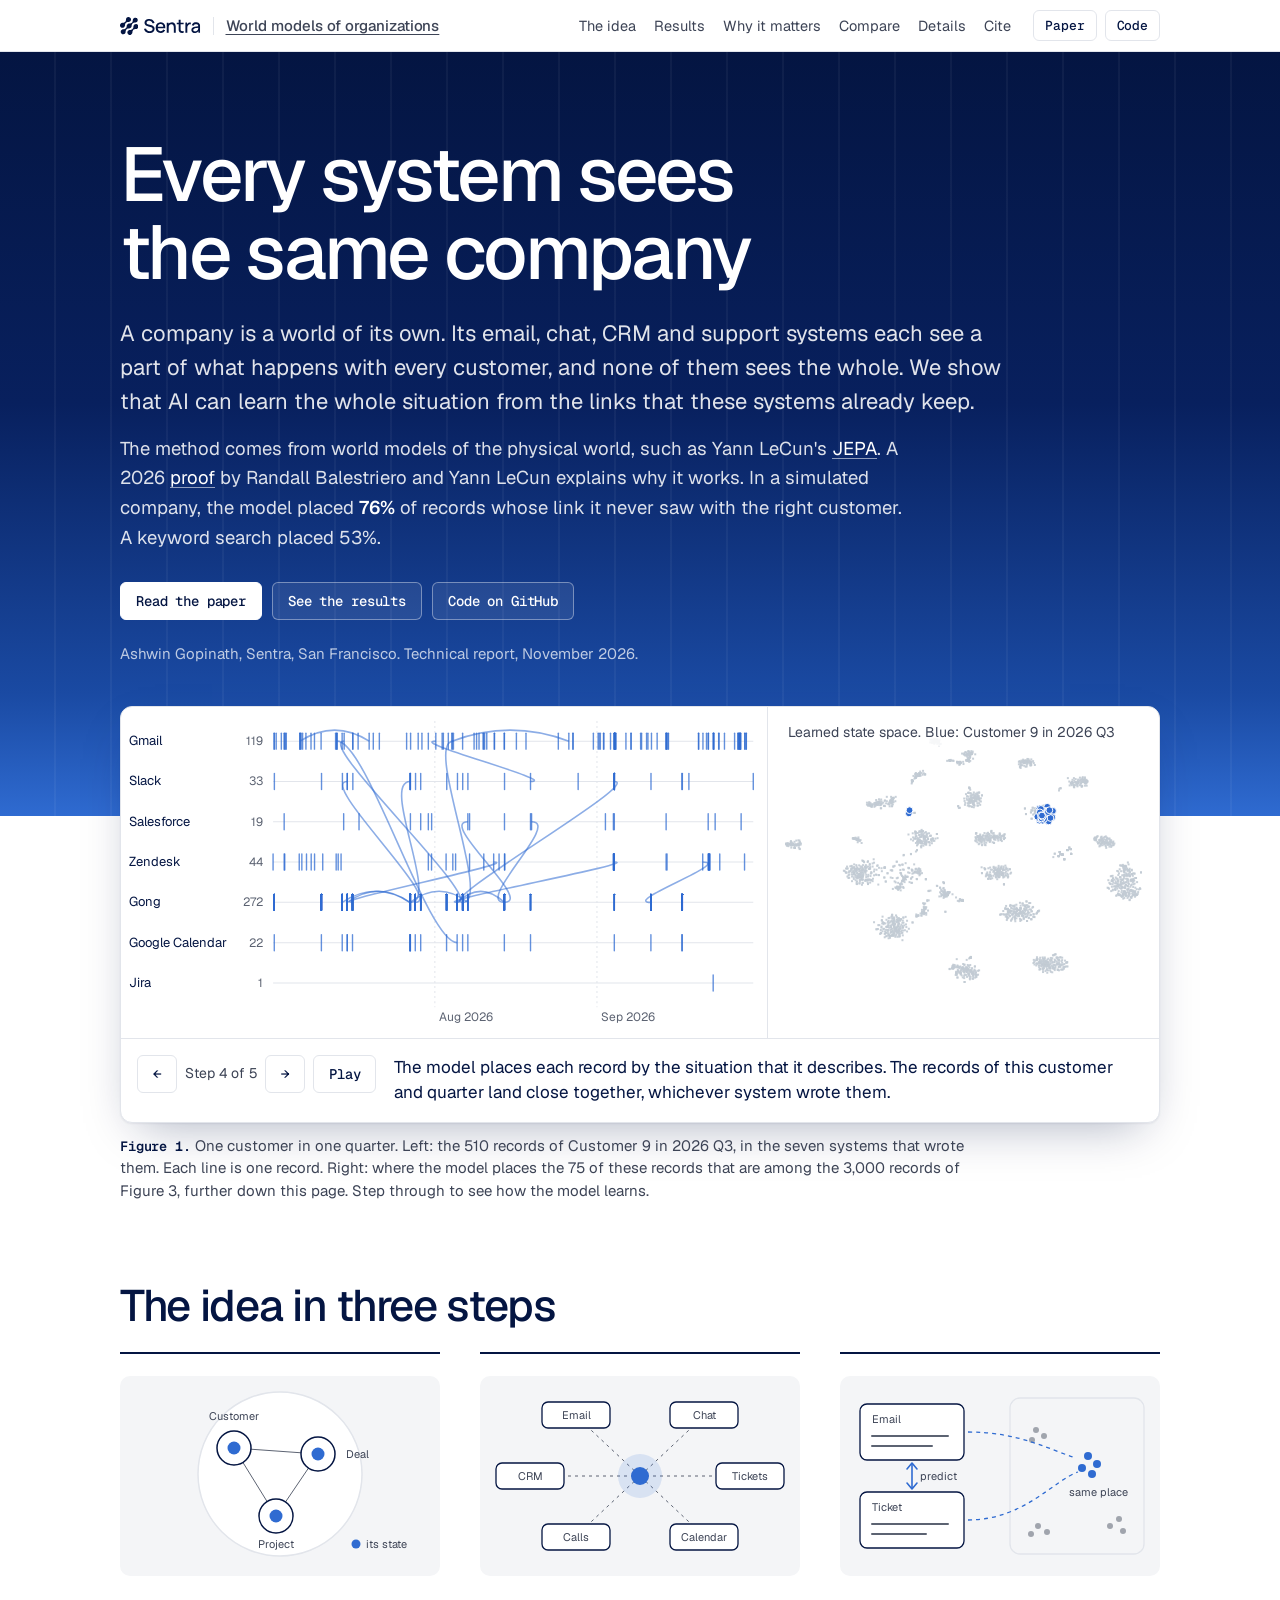
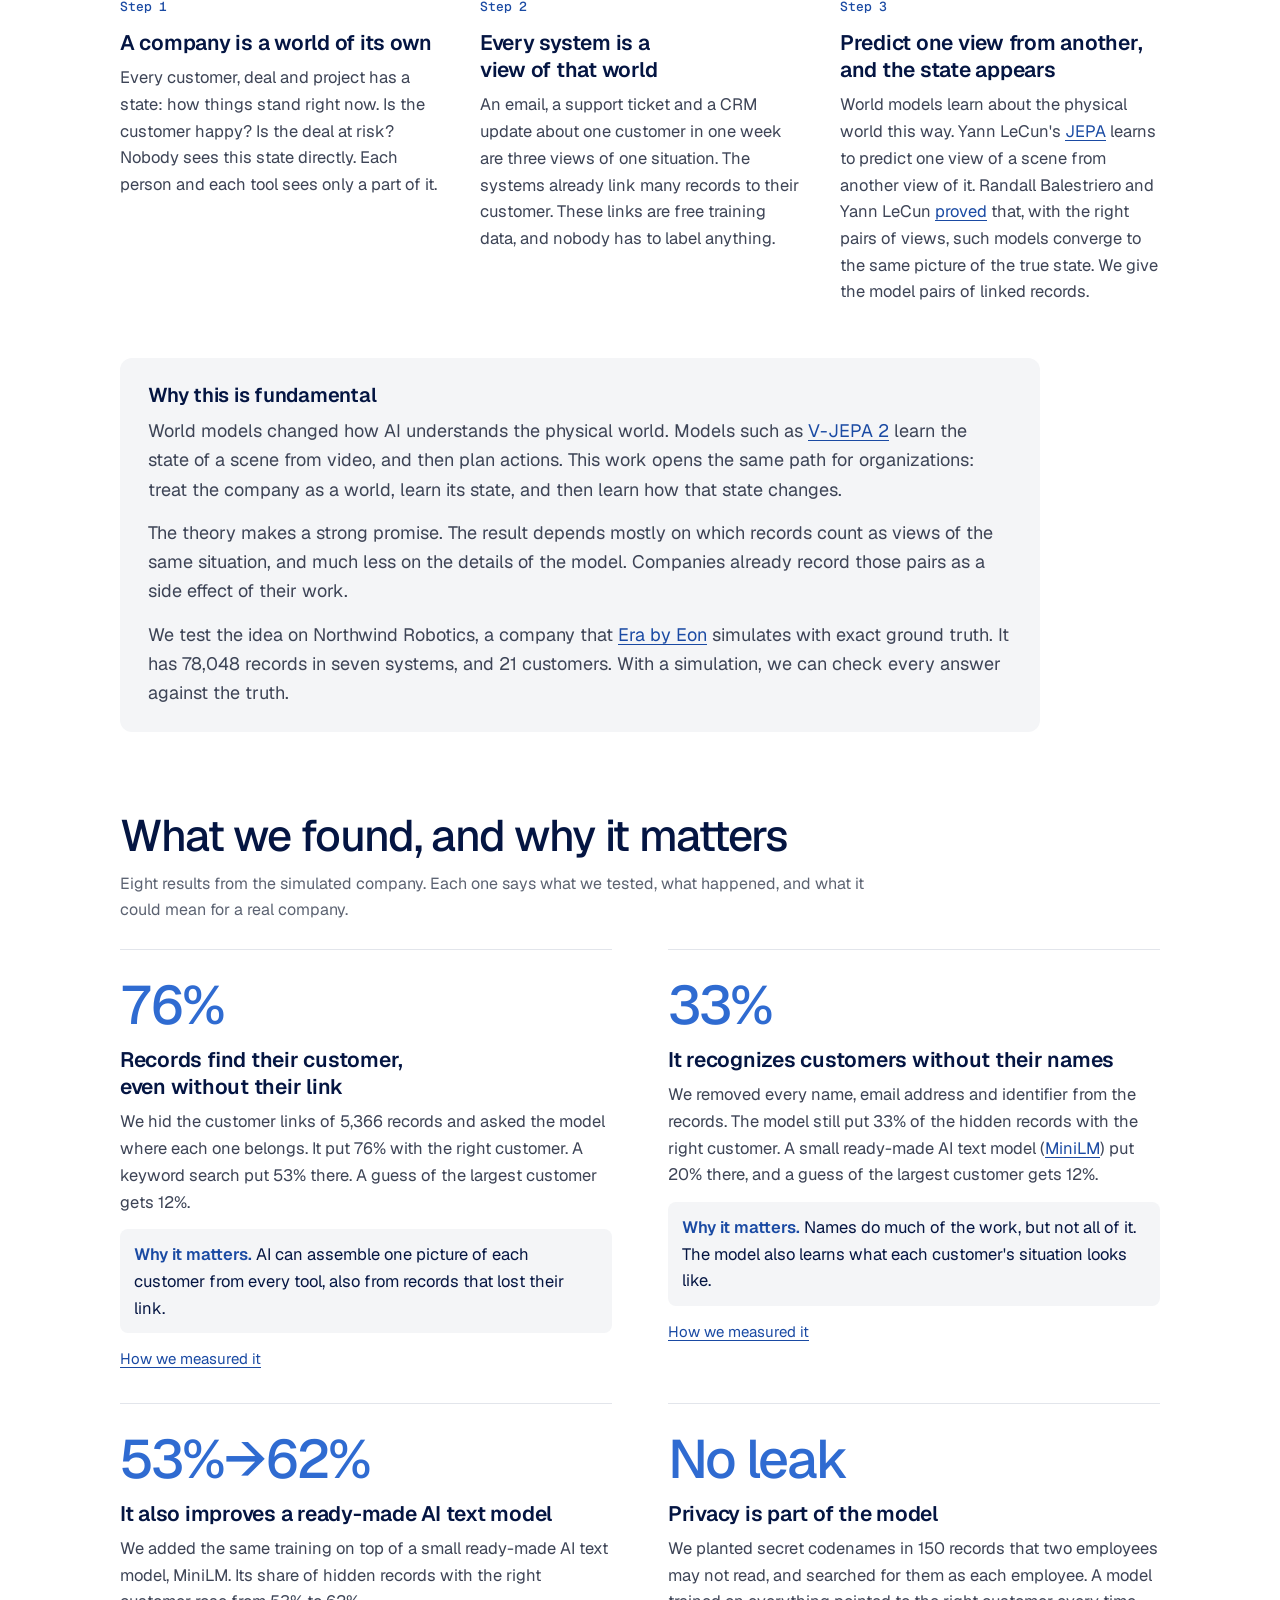
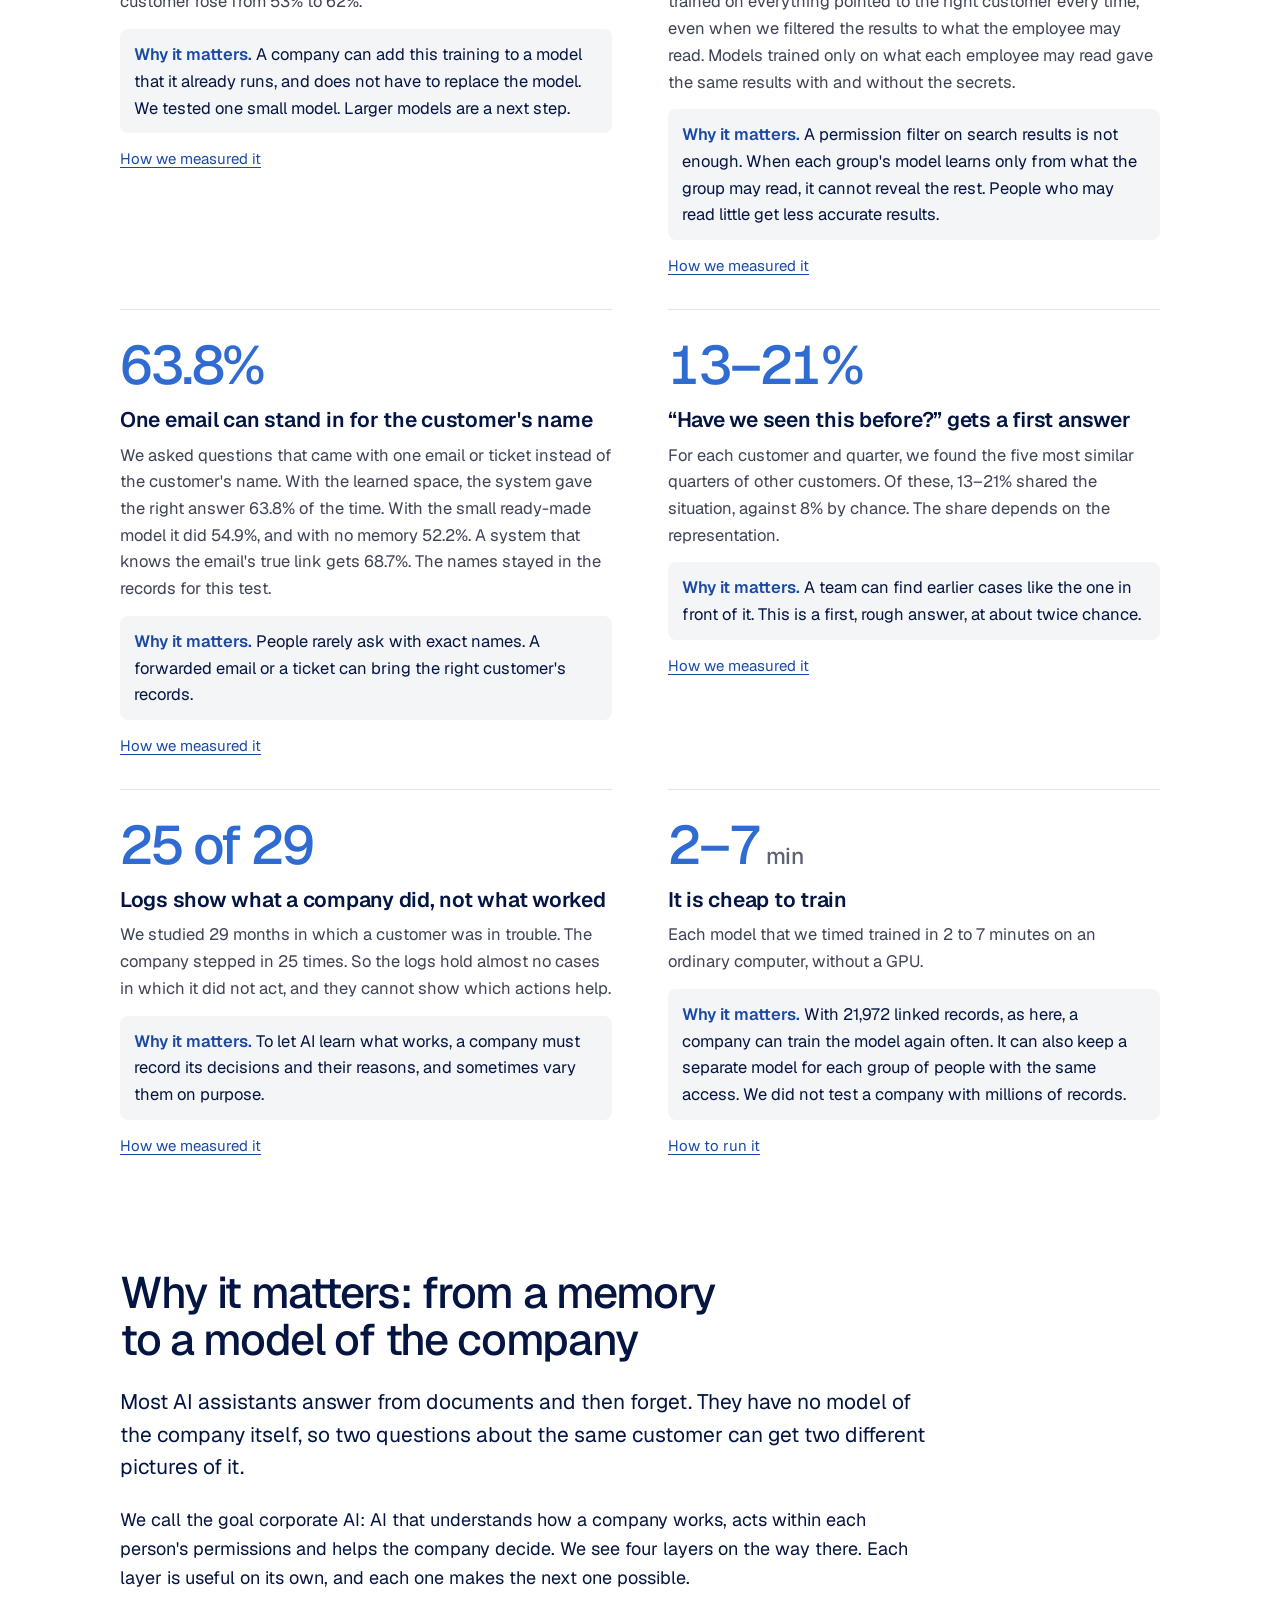
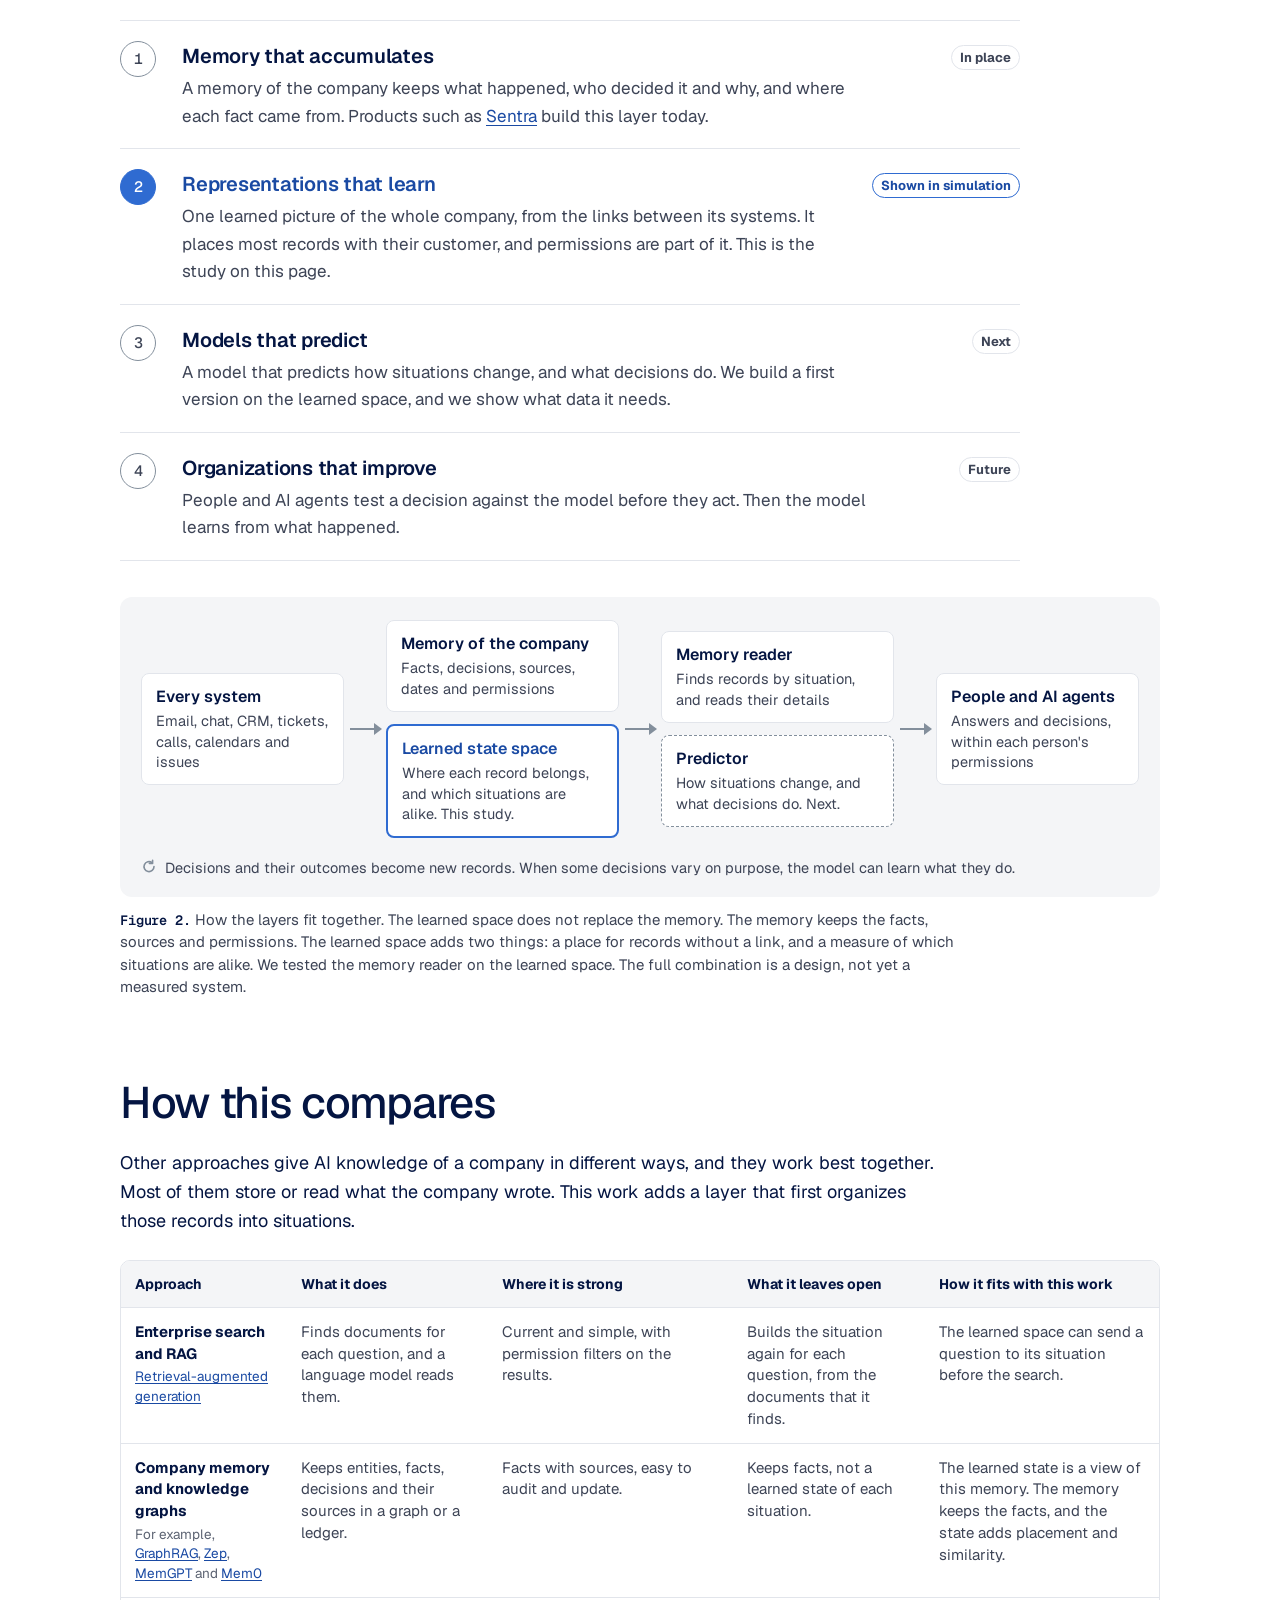
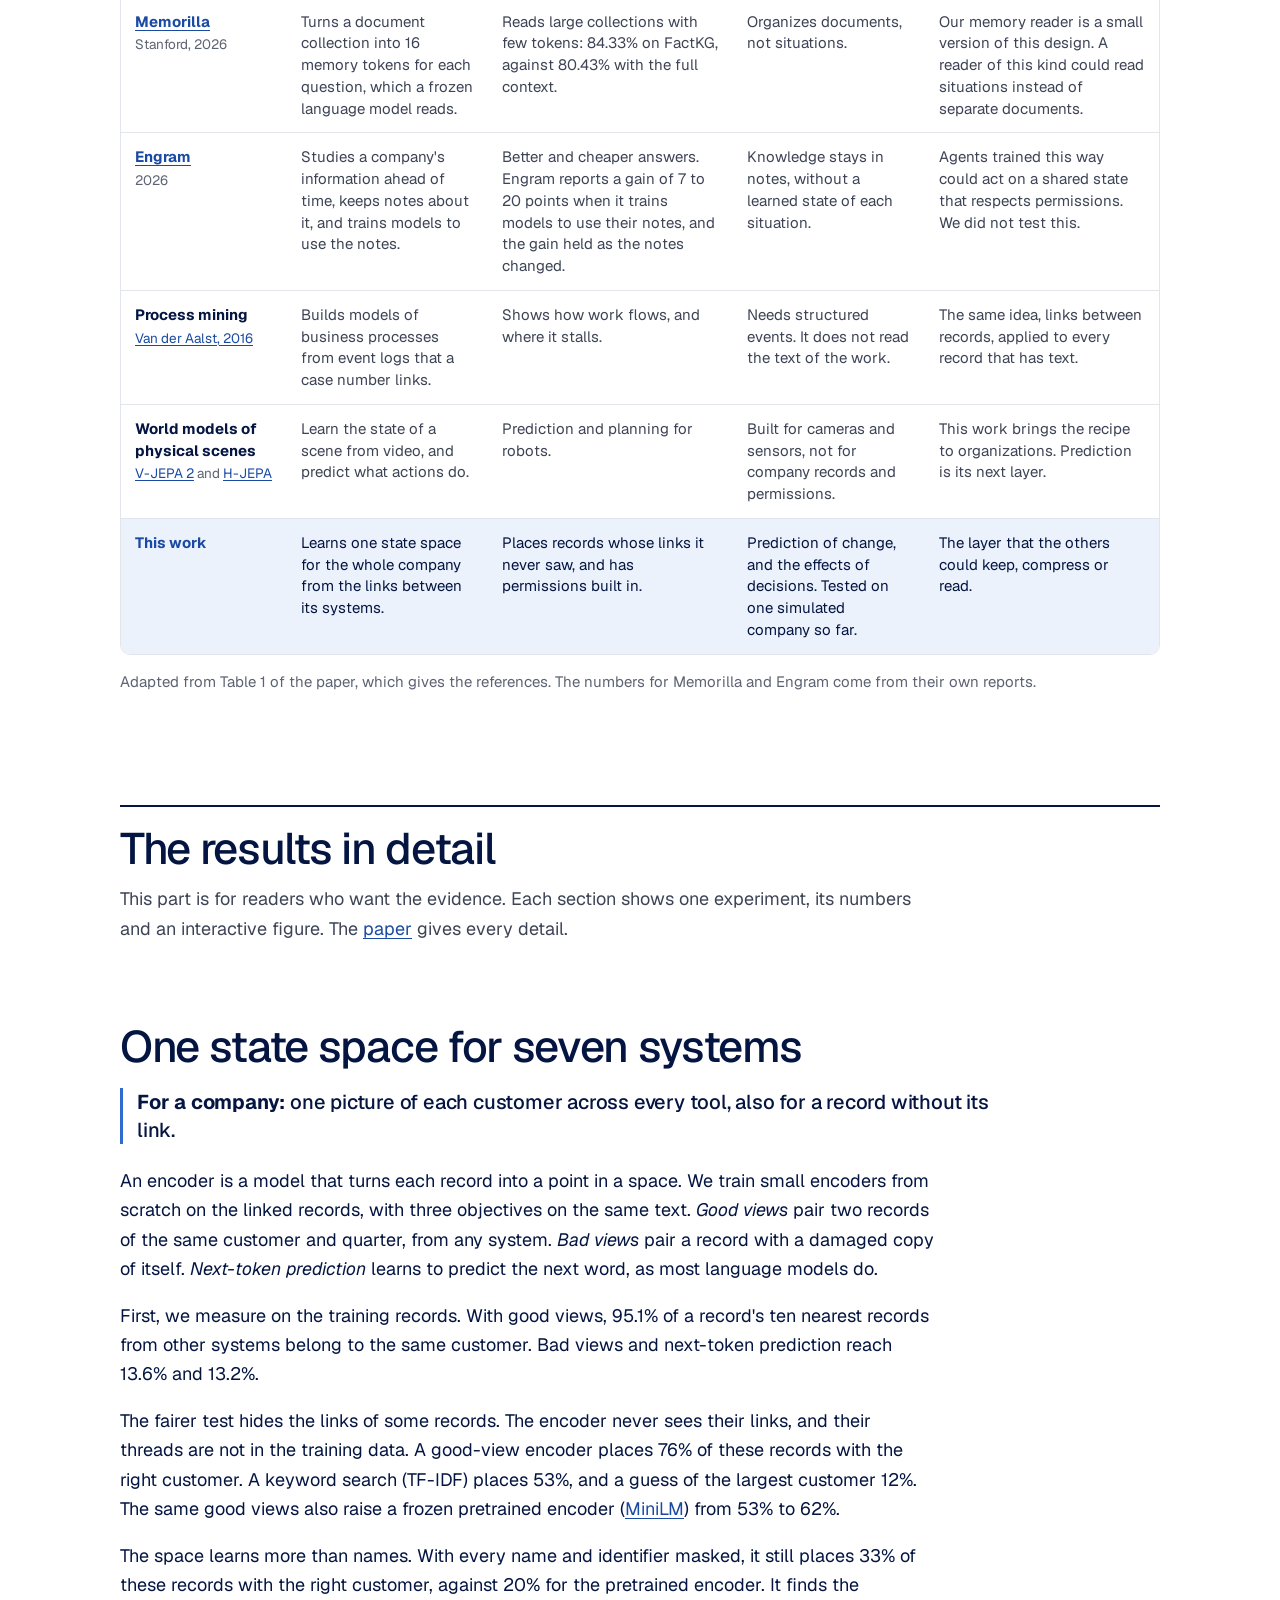
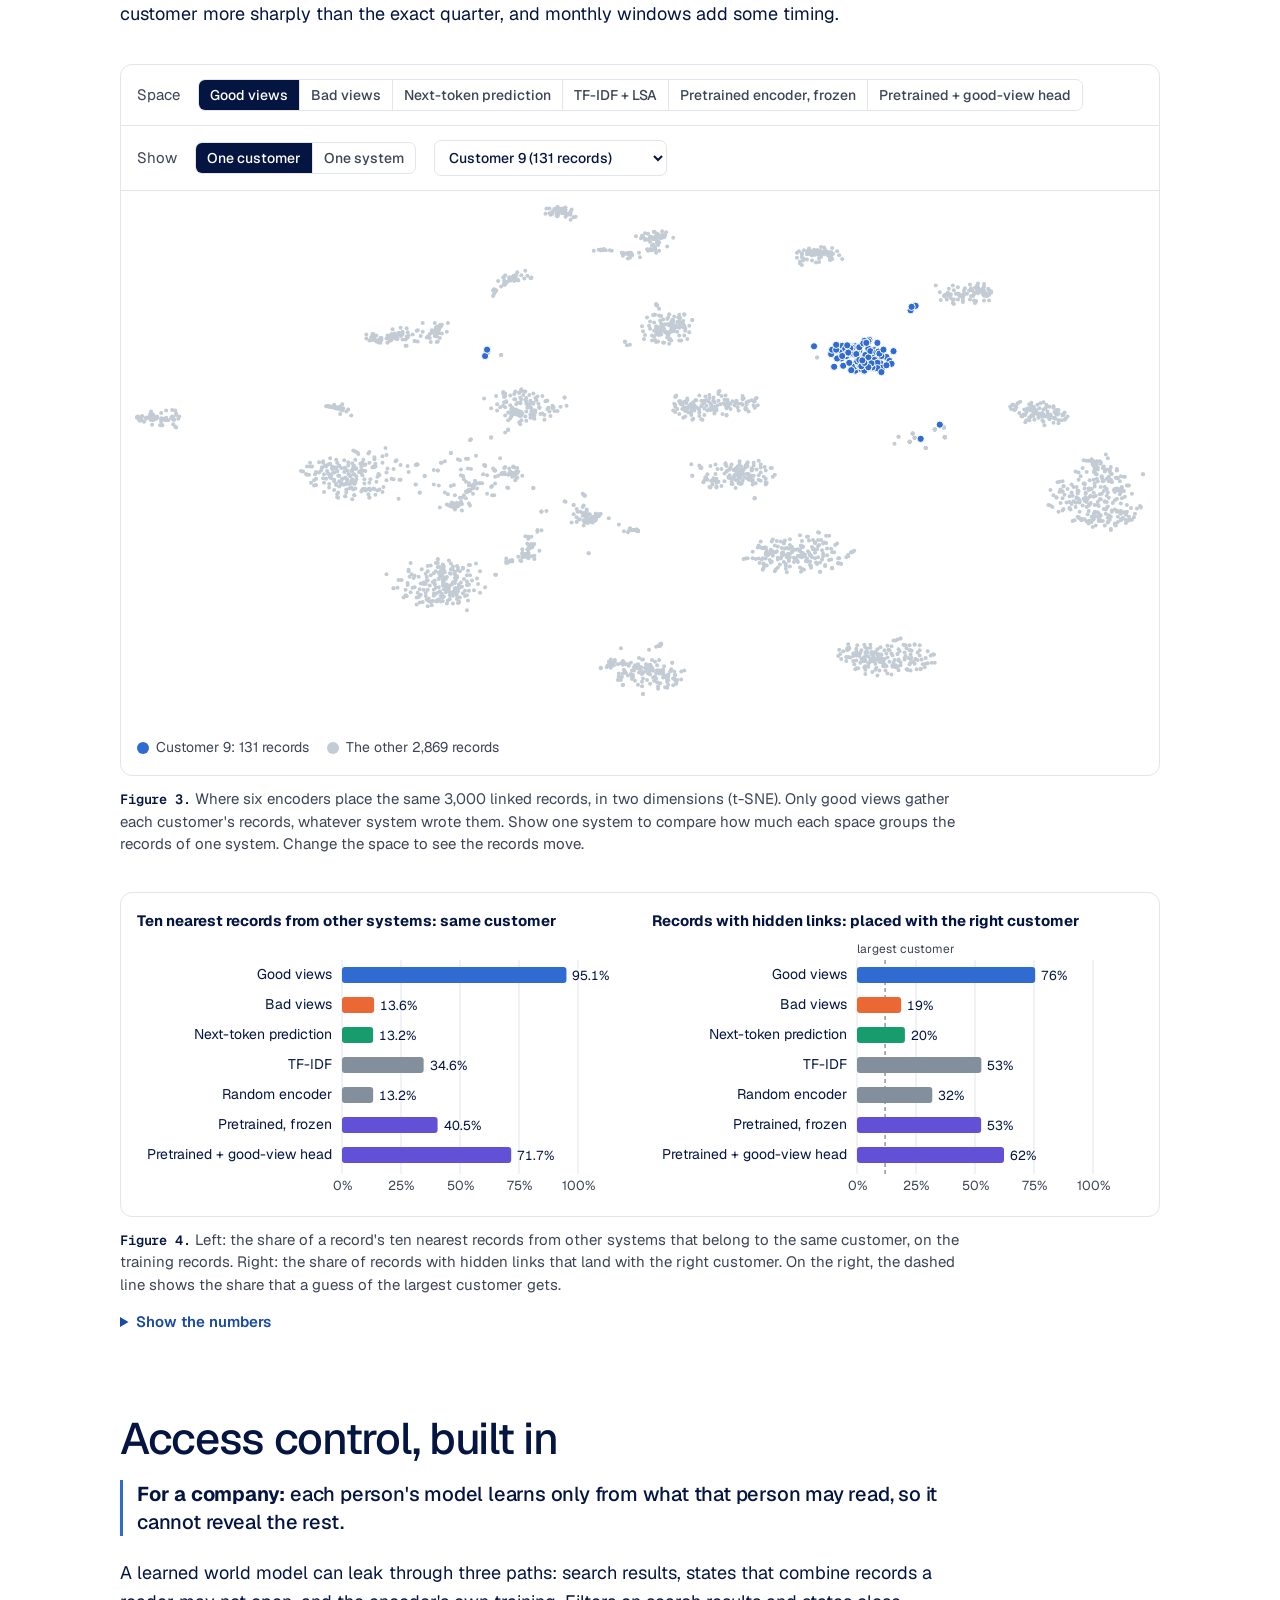
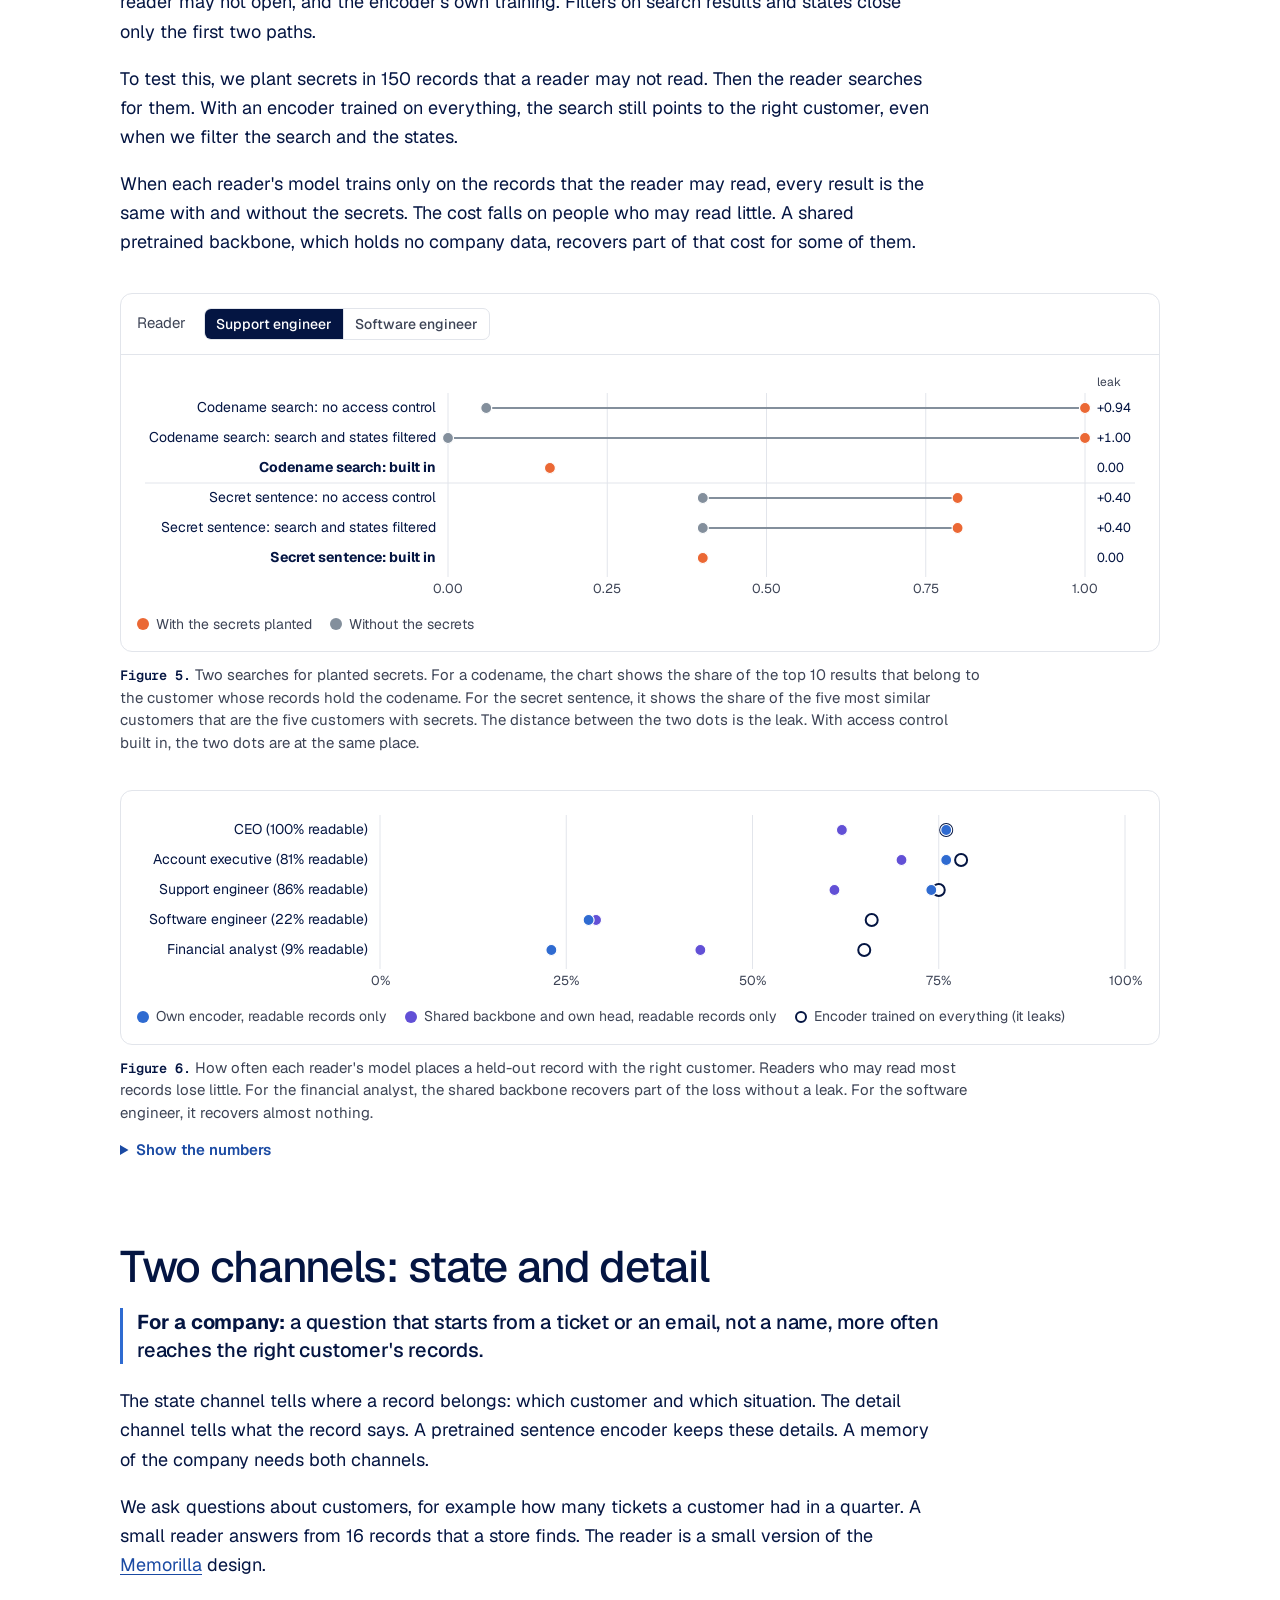
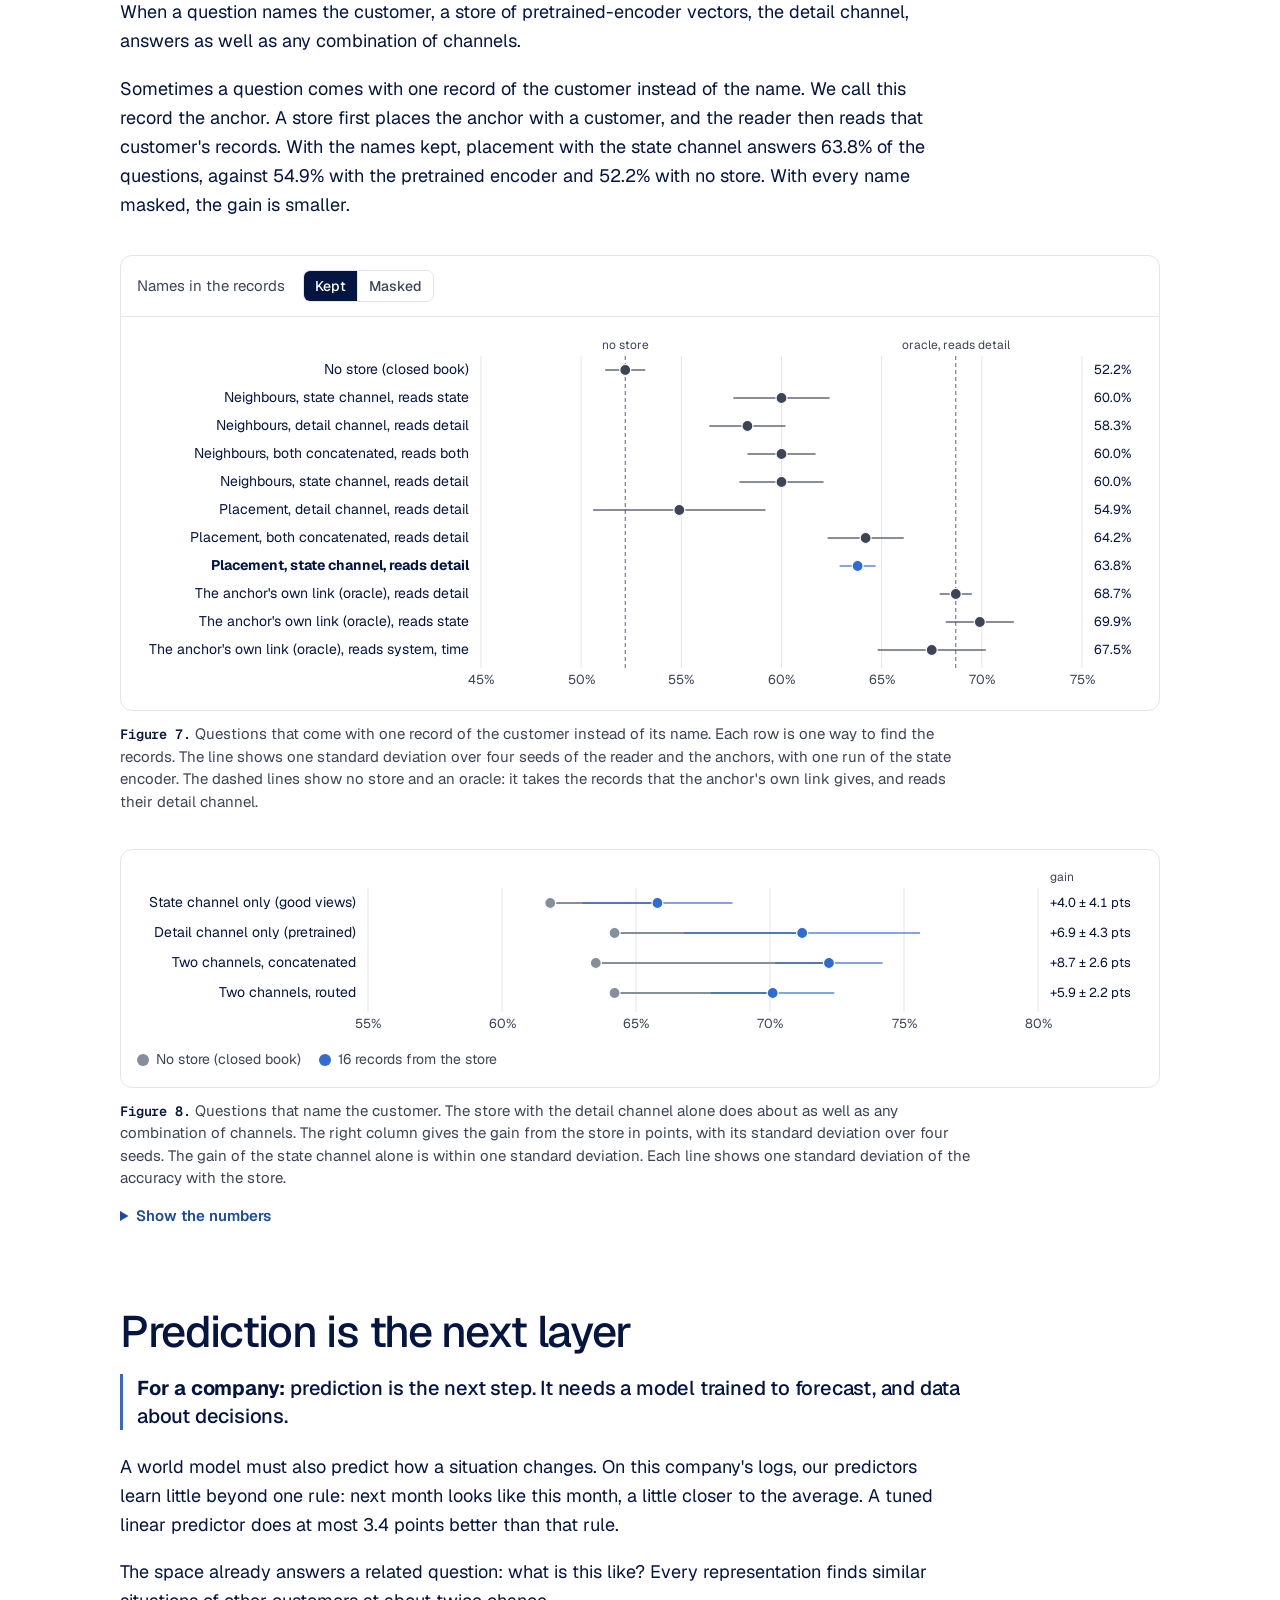
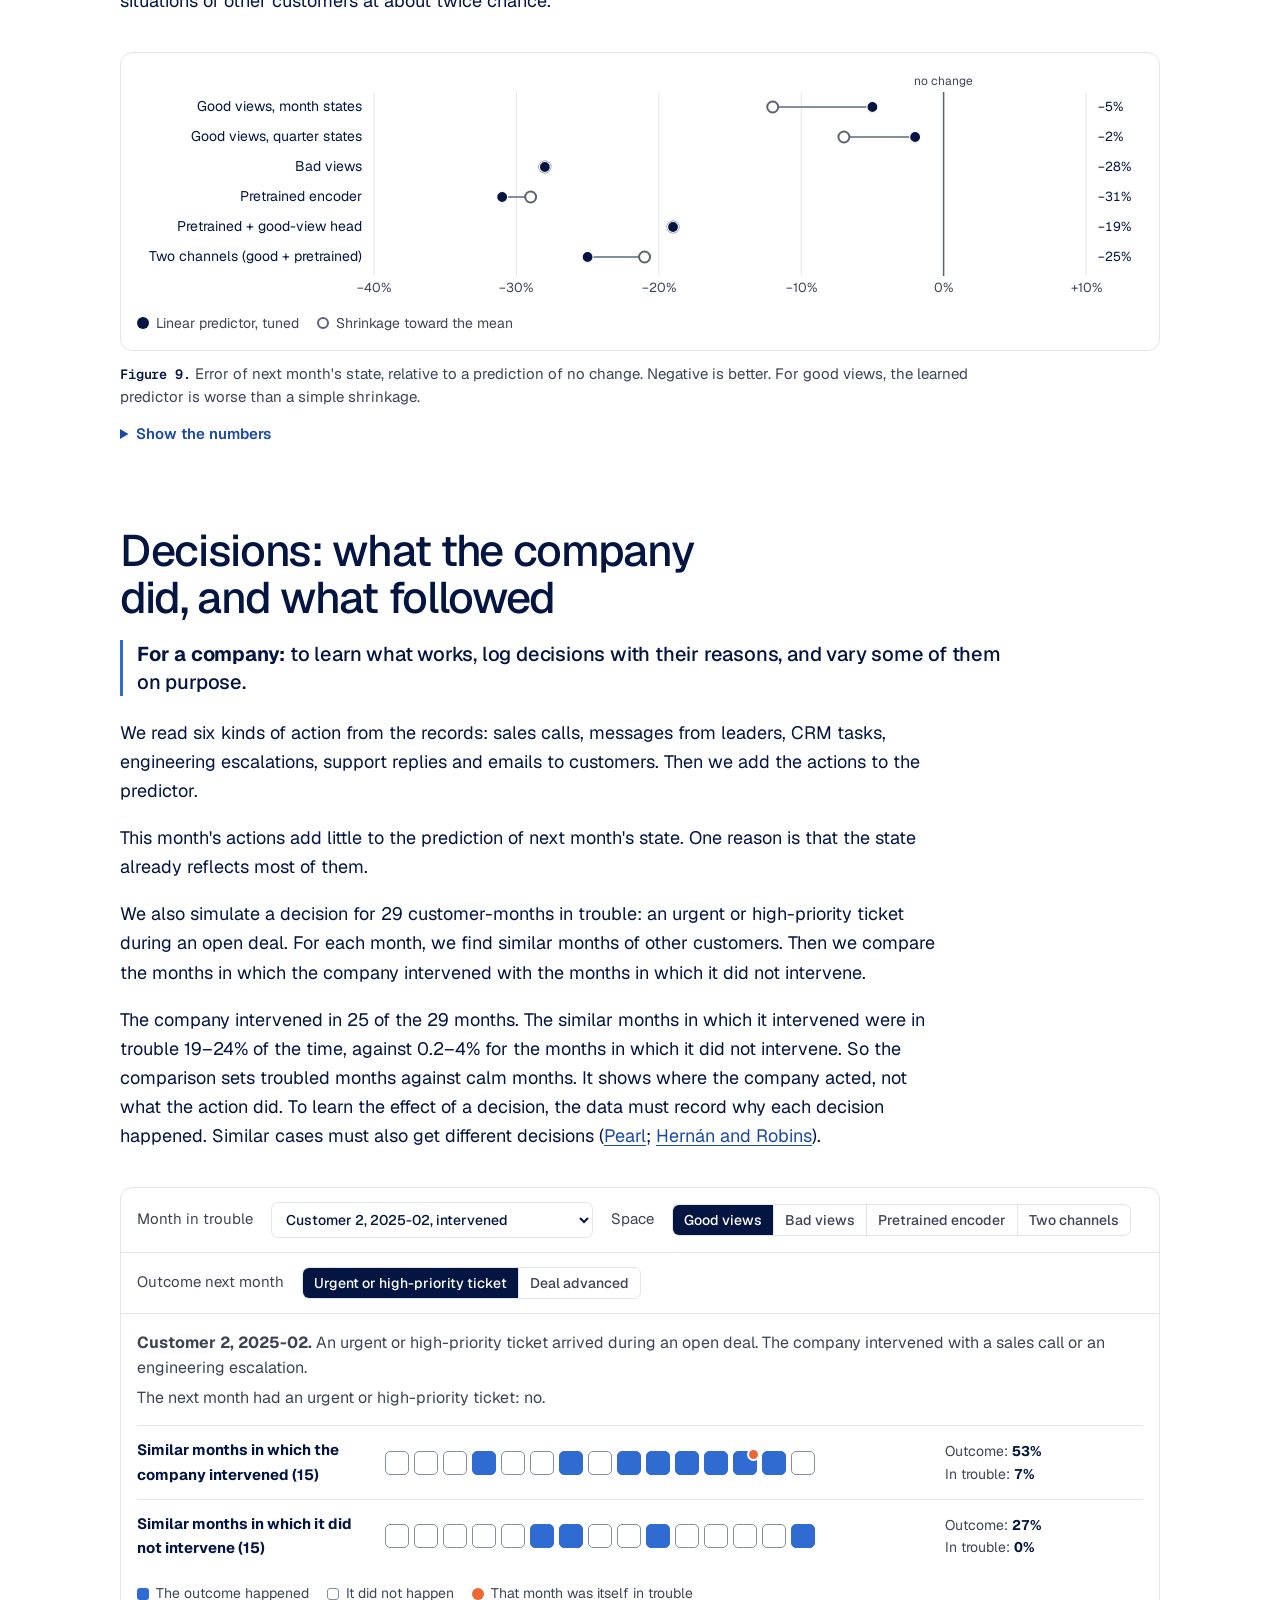
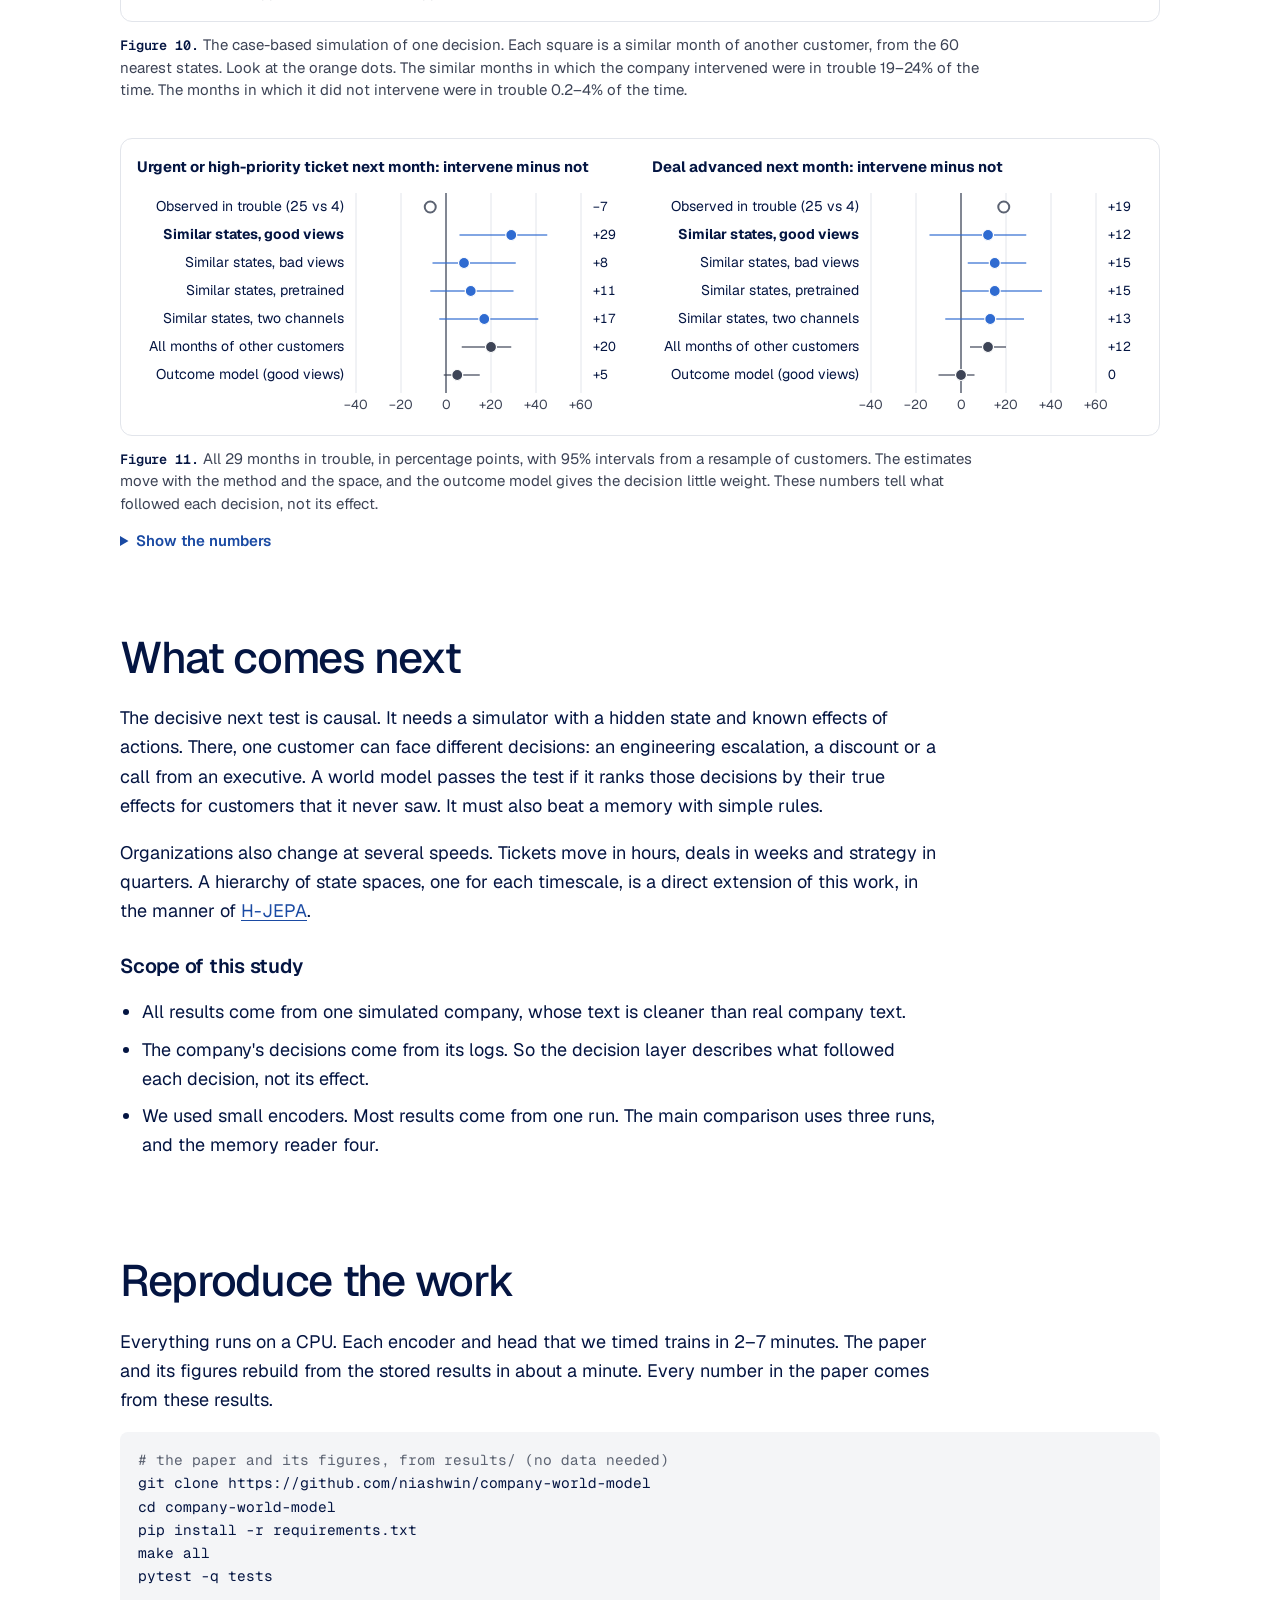
==== commit 0432c98b: "Version 7: a website and README for a general reader, Sentra branding, and every reference checked a" ====
--- a/website/index.html
+++ b/website/index.html
@@ -3,36 +3,39 @@
 <head>
 <meta charset="utf-8">
 <meta name="viewport" content="width=device-width, initial-scale=1">
-<title>World Models of Organizations</title>
-<meta name="description" content="Every system sees the same company. We learn one state space for a whole company from the links that its systems already keep, with access control built in.">
+<title>Every system sees the same company: world models of organizations</title>
+<meta name="description" content="A company is a world of its own. We show that AI can learn the state of every customer and project from the links that a company's systems already keep, with the method of world models.">
 <meta property="og:title" content="Every system sees the same company">
-<meta property="og:description" content="Toward world models of organizations: one state space for a whole company, learned from the links that its systems already keep.">
+<meta property="og:description" content="Toward world models of organizations. Research from Sentra: AI that learns the state of a company from the links between its systems.">
 <meta property="og:type" content="website">
 <meta property="og:url" content="https://niashwin.github.io/company-world-model/">
 <meta property="og:image" content="https://niashwin.github.io/company-world-model/assets/og.png">
 <meta property="og:image:width" content="1200">
 <meta property="og:image:height" content="630">
-<meta property="og:image:alt" content="Every system sees the same company: the records of one customer in seven systems, and where an encoder places them">
+<meta property="og:image:alt" content="Every system sees the same company: the records of one customer in seven systems, and where the model places them">
 <meta name="twitter:card" content="summary_large_image">
+<meta name="theme-color" content="#041542">
 <link rel="canonical" href="https://niashwin.github.io/company-world-model/">
-<link rel="preload" href="assets/fonts/archivo-latin-wdth-normal.woff2" as="font" type="font/woff2" crossorigin>
-<link rel="icon" href="data:image/svg+xml,%3Csvg xmlns='http://www.w3.org/2000/svg' viewBox='0 0 32 32'%3E%3Crect width='32' height='32' rx='7' fill='%2317212c'/%3E%3Cg stroke='%232a78d6' stroke-width='2.4' stroke-linecap='round'%3E%3Cpath d='M7 9h18M7 16h18M7 23h18'/%3E%3C/g%3E%3Ccircle cx='16' cy='16' r='4.2' fill='%23fbfcfd'/%3E%3C/svg%3E">
+<link rel="preload" href="assets/fonts/geist-variable.woff2" as="font" type="font/woff2" crossorigin>
+<link rel="icon" href="assets/brand/favicon.svg" type="image/svg+xml">
 <link rel="stylesheet" href="assets/site.css">
 </head>
 <body>
+<svg width="0" height="0" style="position:absolute" aria-hidden="true"><symbol id="sentra-mark" viewBox="0 0 20.4139 20"><path id="Vector" d="M16.6072 0.746254C16.7447 0.711083 17.3317 0.709387 17.4537 0.746519C17.9034 0.853782 18.1562 0.917963 18.5631 1.18982C18.6417 1.24236 18.8192 1.39688 18.857 1.41916C18.9041 1.46441 19.0823 1.63151 19.108 1.67937C19.3485 1.9765 19.5463 2.32829 19.649 2.69813C19.6529 2.71224 19.6514 2.70694 19.658 2.72395C19.7437 3.10171 19.7539 3.30224 19.7363 3.69192C19.6379 4.30833 19.4734 4.74921 19.056 5.23177C18.9397 5.37011 18.8186 5.47642 18.6833 5.59269C18.2495 5.9366 17.8399 6.11075 17.287 6.18771C17.1769 6.20085 16.8494 6.19837 16.7348 6.19227C16.5023 6.19674 16.3168 6.19779 16.0852 6.22124C16.0011 6.23898 15.8955 6.23982 15.8207 6.26506C15.7567 6.2721 15.5338 6.31309 15.4829 6.34392C15.4153 6.35105 15.3596 6.37505 15.2963 6.39703C14.8338 6.55748 14.4129 6.82031 14.0578 7.15624C13.8509 7.35185 13.6799 7.60165 13.5181 7.83462C13.335 8.13399 13.1866 8.44026 13.0965 8.78044C13.0781 8.8498 13.0532 8.91903 13.048 8.99012C12.9914 9.15133 12.9976 9.36972 12.9635 9.51843C12.9648 9.57901 12.9542 9.64023 12.9517 9.70226C12.9435 9.89882 12.9297 10.1472 12.8856 10.3401C12.8687 10.4062 12.8533 10.4726 12.8386 10.5393C12.7701 10.8491 12.6215 11.1483 12.4471 11.411C12.4138 11.4594 12.3041 11.6186 12.2664 11.6485C12.0569 11.9019 11.8071 12.119 11.5271 12.2912C11.3595 12.3983 11.2297 12.4518 11.0466 12.5201C10.7939 12.6162 10.5282 12.674 10.2584 12.6915C10.095 12.7026 9.91777 12.6917 9.75609 12.6988C9.52808 12.7089 9.20825 12.7347 8.98664 12.7905C8.82127 12.8296 8.74205 12.8498 8.57669 12.9067C7.98171 13.126 7.45696 13.5019 7.05778 13.9946C6.94988 14.1268 6.87908 14.2431 6.78217 14.3758C6.57139 14.7752 6.41797 15.11 6.3402 15.5644C6.31591 15.7063 6.30663 15.9686 6.27618 16.0854C6.2823 16.1423 6.25438 16.631 6.23668 16.6847C6.22742 16.7577 6.22002 16.8707 6.20045 16.9355C6.15742 17.0935 6.1329 17.2093 6.06891 17.3691C5.82147 17.9868 5.39587 18.4753 4.83184 18.8247C4.7377 18.8831 4.50411 18.9773 4.4494 19.0148C4.34322 19.0325 4.20866 19.0923 4.09368 19.1203C3.82348 19.186 3.32943 19.2308 3.05861 19.1656C2.97965 19.1467 2.79398 19.1054 2.7209 19.0941C2.42338 18.9932 2.37234 18.9809 2.08675 18.8243C2.05073 18.7987 2.00785 18.7746 1.96858 18.7479C1.3762 18.3443 0.95546 17.6817 0.840615 16.969C0.792296 16.7551 0.792906 16.2623 0.841028 16.0454C0.903823 15.6177 1.06754 15.211 1.31864 14.8592C1.63983 14.4005 2.08705 14.0449 2.60618 13.8351C2.73939 13.7802 2.88703 13.7271 3.02871 13.7027C3.16304 13.6486 3.4811 13.6307 3.62815 13.6251C4.06172 13.6082 4.48907 13.631 4.91737 13.5438C5.0238 13.5221 5.17087 13.497 5.26917 13.4521C5.32616 13.4384 5.3856 13.4191 5.44083 13.3984C6.1934 13.1178 6.81337 12.5214 7.14315 11.7914C7.19959 11.6665 7.25978 11.5138 7.29094 11.3817C7.30862 11.3351 7.3255 11.2456 7.33718 11.1953C7.4309 10.7925 7.41686 10.3728 7.44349 9.96257C7.45577 9.77329 7.48885 9.59923 7.52505 9.41323C7.58879 9.25985 7.60457 9.12905 7.69462 8.93804C7.94841 8.39963 8.33537 7.97069 8.83376 7.64785C8.9051 7.60164 9.05908 7.50709 9.13317 7.47965C9.49231 7.27841 10.1197 7.17278 10.5314 7.18356L10.5443 7.18206C10.5775 7.18576 10.6915 7.18007 10.7324 7.17976C10.9848 7.17784 11.3012 7.16488 11.5496 7.11367C11.6455 7.10546 11.8987 7.03753 11.991 6.99659C12.2852 6.94789 12.9221 6.5559 13.1344 6.34403C13.2252 6.2535 13.3421 6.12572 13.436 6.03409C13.4923 5.94303 13.5855 5.83121 13.6505 5.72825C13.848 5.41568 14.0242 5.04227 14.0913 4.67673C14.2321 4.16517 14.1834 3.60198 14.2676 3.08134C14.2751 3.03473 14.2828 2.98915 14.2939 2.9432C14.3191 2.87003 14.3496 2.74352 14.3784 2.65627C14.4719 2.37086 14.6105 2.10232 14.7892 1.86086C15.2412 1.25978 15.855 0.85311 16.6072 0.746254Z" fill="currentColor"/><path id="Vector_2" d="M5.87676 5.2888C6.21469 4.8609 6.45149 4.38205 6.55239 3.84364C6.62816 3.43938 6.61723 3.03091 6.65233 2.62336C6.71649 1.87839 7.09193 1.18175 7.64368 0.686523C8.05637 0.32122 8.56959 0.0888038 9.11637 0.0196083C10.6449 -0.161084 12.0922 0.926487 12.2305 2.47927C12.3408 3.71825 11.597 4.8602 10.4327 5.28202L10.4222 5.28566C10.21 5.35505 9.94358 5.42859 9.71871 5.43914L9.71034 5.43992C9.61177 5.45909 9.45497 5.45641 9.35059 5.45806C9.0768 5.46239 8.48731 5.46962 8.24236 5.5541C7.89185 5.64809 7.42559 5.8025 7.14432 6.03699C6.89576 6.18608 6.57501 6.50392 6.38628 6.73186C6.31175 6.82188 6.24024 6.94128 6.16519 7.03386C6.14819 7.06127 6.12874 7.09108 6.11279 7.11873L6.10611 7.13179C6.07614 7.18948 6.02525 7.25612 5.9877 7.32699C5.83416 7.61274 5.72208 7.91888 5.65484 8.23621C5.56969 8.63289 5.57893 9.06065 5.54295 9.46501C5.48278 10.1412 5.20369 10.7342 4.72244 11.2114C4.61632 11.3167 4.52594 11.4041 4.40084 11.4884C4.37236 11.5084 4.3414 11.529 4.31437 11.5505C4.2092 11.636 4.05731 11.7145 3.93369 11.7704C3.93306 11.7709 3.93244 11.7713 3.93181 11.7717C3.88849 11.7902 3.76777 11.8389 3.73333 11.8587C3.66322 11.8775 3.58635 11.9095 3.51326 11.9328C3.45519 11.9513 3.41839 11.9547 3.37314 11.9679C3.26812 12.0085 3.04289 12.0329 2.93235 12.0413C2.17523 12.0982 1.42383 11.8524 0.862771 11.3358C0.297759 10.8157 0.0545864 10.1788 0 9.42765V9.18388C0.0177839 8.99393 0.0394046 8.77963 0.0927204 8.59671C0.200723 8.2262 0.385679 7.84639 0.625663 7.54653C1.15836 6.87276 1.95255 6.45743 2.80983 6.40431C3.28252 6.37745 3.7442 6.44117 4.2155 6.32377C4.84752 6.16632 5.46864 5.79912 5.87676 5.2888Z" fill="currentColor"/><path id="Vector_3" d="M17.2515 7.93772C17.7738 7.85463 18.2881 7.9101 18.7801 8.1202C18.8002 8.12878 18.7747 8.11952 18.8053 8.12983L18.822 8.13999C18.978 8.23308 19.1339 8.29453 19.2857 8.40877C19.9158 8.88302 20.3507 9.61069 20.3978 10.4057C20.3999 10.4421 20.4048 10.564 20.4139 10.5946V10.6096C20.3968 10.6931 20.3844 11.039 20.3577 11.1062C20.3357 11.2062 20.2967 11.3453 20.2814 11.4399C20.2355 11.5045 20.1749 11.7255 20.1239 11.8229C19.809 12.4244 19.3043 12.9558 18.6768 13.2305C18.4818 13.327 18.267 13.371 18.0593 13.4209C17.9727 13.4343 17.8255 13.4579 17.74 13.461C17.4901 13.4733 17.2304 13.4648 16.9792 13.4684C16.8166 13.4708 16.6583 13.4963 16.5029 13.5011C16.4267 13.5106 16.3759 13.5171 16.3027 13.5369C16.2404 13.5473 16.1632 13.5579 16.104 13.5771C16.0111 13.5889 15.8444 13.6465 15.7552 13.6808C15.264 13.8658 14.834 14.1841 14.5133 14.5996C14.1916 15.0141 13.915 15.6295 13.8674 16.1562C13.7976 16.4605 13.8289 16.9542 13.7898 17.2659C13.7691 17.4724 13.7448 17.6805 13.6903 17.8789C13.4369 18.8019 12.7291 19.5929 11.8049 19.8755C11.7076 19.9053 11.6135 19.9209 11.5177 19.9471C11.3449 19.985 10.9396 20.0194 10.7636 19.9873C10.4924 19.9679 10.1329 19.9111 9.88687 19.7852C9.84307 19.7732 9.79849 19.7526 9.7575 19.7328C9.02041 19.3769 8.48608 18.6465 8.279 17.8644C8.26053 17.7945 8.24872 17.7232 8.23177 17.6528C8.17204 17.4318 8.16293 16.8168 8.24313 16.6094C8.31282 16.2197 8.48706 15.8979 8.70852 15.5781C8.88267 15.3288 9.14002 15.0837 9.38602 14.9064C9.72398 14.6684 9.92304 14.617 10.2952 14.5047C10.6497 14.4033 11.1238 14.4366 11.4903 14.4241C11.694 14.4172 11.9093 14.3822 12.1127 14.3556C12.1963 14.3273 12.3985 14.2956 12.5187 14.2582C12.9239 14.132 13.3225 13.9165 13.6463 13.6434C14.1799 13.1943 14.5677 12.5966 14.7606 11.9264C14.7903 11.8195 14.8271 11.686 14.8367 11.577C14.8554 11.4983 14.8569 11.4164 14.8677 11.3367C14.9094 11.029 14.8893 10.7187 14.9319 10.4117C14.9497 10.2839 14.9705 10.158 14.9959 10.0316C15.0303 9.94202 15.0509 9.83409 15.0848 9.74089C15.3614 8.98272 15.9643 8.36653 16.7189 8.07855C16.8935 8.01188 17.0696 7.97917 17.2515 7.93772Z" fill="currentColor"/></symbol><symbol id="sentra-word" viewBox="0 0 63.7002 15.8828"><path id="Vector" d="M58.7982 3.80844C58.829 3.80431 58.8757 3.79868 58.9065 3.79898C60.186 3.81162 61.6477 4.07851 62.6031 4.99462C63.0902 5.47205 63.425 6.10859 63.571 6.77197C63.6426 7.09724 63.6836 7.45977 63.6909 7.78954C63.7085 8.56567 63.6939 9.34484 63.6972 10.1207C63.7052 11.9325 63.6767 13.7463 63.7002 15.5577C63.0899 15.558 62.3511 15.5762 61.7517 15.5401C61.7885 15.0239 61.7507 14.4849 61.7944 13.9392C60.8781 14.7488 60.5371 15.3916 59.2214 15.693C56.9689 16.2091 54.479 15.7658 53.8518 13.1997L53.8488 13.1848C53.6713 12.2654 53.7839 11.2663 54.3313 10.4963C55.6957 8.57755 59.3631 8.56792 61.5262 8.16237C61.4921 7.16988 61.1099 6.2131 60.0397 5.96401C58.5257 5.61164 56.7014 5.98076 56.2374 7.68517C55.6208 7.3874 54.6923 7.24189 54.1906 6.98281C54.335 6.4419 54.7476 5.67885 55.132 5.2689C56.2013 4.12928 57.3322 3.89247 58.7982 3.80844ZM56.5199 13.6622C57.3123 14.1519 58.1329 14.1454 59.0343 13.966C59.8231 13.8091 60.546 13.218 60.9765 12.5599C61.2351 12.1641 61.713 10.4194 61.4742 10.0361C61.4166 10.0244 61.3934 10.0157 61.3345 10.0261C59.8496 10.2809 57.2378 10.371 56.1964 11.5961C55.7394 12.1333 55.9321 13.2248 56.5199 13.6622Z" fill="currentColor"/><path id="Vector_2" d="M5.27612 0.040893C7.61039 -0.20918 10.1425 0.684548 11.3257 2.80881C11.6336 3.36156 11.7911 3.86358 11.9656 4.46587C11.1884 4.59576 10.3741 4.75093 9.59761 4.8604C9.35584 4.10095 9.26722 3.6913 8.65082 3.1084C8.17639 2.65976 7.68125 2.41186 7.08105 2.23422C5.53269 1.77595 2.89887 2.32546 2.8996 4.31539C2.90016 5.94505 5.24403 6.2504 6.42898 6.62365C7.99922 7.11829 9.70729 7.35702 10.97 8.49167C12.5179 9.90871 12.3298 12.725 10.9184 14.1752C9.75593 15.3706 8.04237 15.8341 6.41762 15.8725C4.65876 15.8778 3.22048 15.5631 1.80903 14.4354C0.883763 13.6961 0.122376 12.372 0 11.1903C0.766305 11.0585 1.525 10.9749 2.28946 10.8247C2.42602 11.6163 2.88175 12.3066 3.47921 12.8337C4.94669 14.1285 7.99346 14.202 9.30954 12.6421C9.6438 12.2464 9.80845 11.7349 9.76775 11.2187C9.64566 9.81866 8.25338 9.46976 7.14479 9.14029L5.09117 8.53555C3.05789 7.94256 0.9085 7.42873 0.609261 4.92619C0.252739 1.94462 2.53848 0.268433 5.27612 0.040893Z" fill="currentColor"/><path id="Vector_3" d="M18.6392 3.80772C19.621 3.69351 21.0626 4.08414 21.8809 4.65168C23.8457 6.01435 24.232 8.24894 24.1512 10.4799C22.1735 10.4153 20.1329 10.502 18.1478 10.4698C17.3749 10.4573 16.4456 10.4358 15.6807 10.4776L15.6439 10.5389C15.6234 10.8586 15.7764 11.3772 15.8668 11.6891C16.0755 12.407 16.5902 13.1143 17.2661 13.453C18.2774 13.9598 19.5943 13.9305 20.5815 13.3778C21.2121 13.0248 21.5347 12.5802 21.8527 11.9666C22.0472 12.0438 22.2749 12.1145 22.4752 12.1818C22.9118 12.325 23.3671 12.4503 23.8046 12.5935C23.9086 12.6275 23.9078 12.6257 23.9429 12.7214C23.906 13.0617 23.3951 13.7503 23.1619 14.0229C22.2311 15.0992 20.9087 15.7594 19.4886 15.8567C15.1963 16.1855 12.7381 12.7871 13.3504 8.74162C13.8048 5.73868 15.625 4.02447 18.6392 3.80772ZM15.6517 8.74652C16.7182 8.77988 17.8943 8.75761 18.969 8.75751C19.7654 8.75817 21.1672 8.79705 21.921 8.74057C21.5852 6.8231 20.8471 5.6081 18.6608 5.7596C16.7384 5.88925 16.0116 7.0337 15.6517 8.74652Z" fill="currentColor"/><path id="Vector_4" d="M31.092 3.8414C32.2855 3.66267 33.7273 4.05839 34.5846 4.92625C36.3238 6.68653 36.0536 9.16127 36.0529 11.4222L36.0596 15.5592C35.336 15.5488 34.5717 15.5764 33.8534 15.5447V11.9707C33.8531 10.6956 33.9458 9.30334 33.623 8.06729C33.1017 6.07183 31.6192 5.58966 29.7871 6.10515C28.903 6.49962 28.2893 7.34372 28.1466 8.29639C27.9601 9.54131 28.0277 10.9278 28.0296 12.1976C28.0311 13.2568 27.9731 14.5021 28.0639 15.5434C27.6335 15.5806 26.2366 15.5642 25.7951 15.5407C25.8246 14.3201 25.7997 12.998 25.7991 11.7705L25.8019 4.12898C26.4327 4.1076 27.1314 4.11743 27.764 4.12574C27.7627 4.48671 27.745 5.03996 27.7807 5.38472C27.8642 5.39084 27.9707 5.29726 28.0272 5.23696C28.8678 4.34038 29.8455 3.91775 31.092 3.8414Z" fill="currentColor"/><path id="Vector_5" d="M39.373 0.954619C40.0618 0.931818 40.8579 0.949556 41.5576 0.94489C41.5964 2.00098 41.5311 3.08864 41.5758 4.15023C42.0428 4.10621 42.6984 4.12025 43.1749 4.11962C43.7465 4.11889 44.4035 4.10155 44.9694 4.12905C44.9976 4.60545 44.9704 5.38025 44.9754 5.89025C44.6343 5.91149 44.1369 5.89621 43.7863 5.89554L41.5695 5.89018C41.5377 6.62871 41.5719 7.49452 41.5642 8.24417C41.5513 9.47202 41.5722 10.7137 41.5669 11.9429C41.5642 12.4841 41.6414 12.9627 42.0517 13.3569C42.7948 14.0706 44.082 13.7204 44.9837 13.7035L44.9714 14.3092C44.9678 14.7234 44.9718 15.1375 44.9834 15.5514C43.5717 15.8892 41.3596 15.9069 40.2459 14.8129C39.1462 13.7327 39.3608 11.9094 39.3604 10.4926L39.3588 5.88366C38.6273 5.89478 37.8954 5.89789 37.1639 5.89296C37.1384 5.35865 37.155 4.66876 37.1639 4.12729C37.8905 4.11608 38.617 4.11786 39.3436 4.13265C39.4091 3.1215 39.3018 1.94548 39.373 0.954619Z" fill="currentColor"/><path id="Vector_6" d="M51.9428 4.07074C52.2239 4.01233 52.8303 4.06382 53.1197 4.10482C53.1478 4.59585 53.1405 5.74901 53.1134 6.2358C52.3892 5.91378 51.361 6.1081 50.6953 6.50091C48.8836 7.56981 49.1757 9.98608 49.1747 11.791C49.1697 13.0468 49.1714 14.3027 49.1797 15.5585C48.4468 15.5462 47.7024 15.5565 46.9666 15.5495L46.9643 15.0704L46.9676 4.12474C47.5193 4.1028 48.373 4.11042 48.9201 4.12749C48.9273 4.74841 48.9386 5.30126 48.871 5.92245C49.1416 5.69828 49.0916 5.68527 49.2933 5.43982C50.0092 4.56782 50.8566 4.2084 51.9428 4.07074Z" fill="currentColor"/></symbol></svg>
 <a class="skip" href="#main">Skip to the content</a>
 <header class="bar">
   <div class="bar-inner">
-    <a class="brand" href="#top">World models of organizations</a>
+    <span class="brand">
+      <a class="logo" href="https://www.sentra.app" aria-label="Sentra"><svg class="mark" viewBox="0 0 20.4139 20" aria-hidden="true"><use href="#sentra-mark"/></svg><svg class="wordmark" viewBox="0 0 63.7002 15.8828" aria-hidden="true"><use href="#sentra-word"/></svg></a>
+      <span class="divider" aria-hidden="true"></span>
+      <a class="title" href="#top">World models of organizations</a>
+    </span>
     <nav class="nav" aria-label="Sections">
-      <a href="#findings">Findings</a>
-      <a href="#why">Corporate AI</a>
-      <a href="#state">State</a>
-      <a href="#access">Access</a>
-      <a href="#memory">Memory</a>
-      <a href="#decisions">Decisions</a>
+      <a href="#idea">The idea</a>
+      <a href="#findings">Results</a>
+      <a href="#why">Why it matters</a>
       <a href="#compare">Compare</a>
-      <a href="#reproduce">Reproduce</a>
+      <a href="#details">Details</a>
       <a href="#cite">Cite</a>
     </nav>
     <div class="bar-actions">
@@ -43,26 +46,27 @@
 </header>
 
 <main id="main">
-<section class="section hero" id="top">
-  <h1>Every system sees the same company</h1>
-  <p class="subtitle">Toward world models of organizations</p>
-  <p class="byline">Ashwin Gopinath, Sentra, San Francisco. November 2026.</p>
-  <div class="prose">
-    <p class="lead">A company keeps its records in many systems: email, chat, the CRM, support tickets, call recordings, calendars and issue trackers. Each system records a part of what happens with a customer. No system records the situation itself.</p>
-    <p class="lead">We learn that situation from the links that the systems already keep. The result is one state space for the whole company, with permissions built in. It is the first learned layer of a world model of the organization. We test it on a simulated company with exact ground truth.</p>
-  </div>
-  <div class="actions">
-    <a class="button primary" data-link="paper" href="https://github.com/niashwin/company-world-model/blob/main/paper/main.pdf">Read the paper</a>
-    <a class="button" href="#why">What it means for corporate AI</a>
-    <a class="button" href="https://github.com/niashwin/company-world-model">Get the code</a>
-  </div>
-
+<section class="hero" id="top">
+  <div class="hero-band">
+    <div class="hero-inner">
+      <h1>Every system sees the same company</h1>
+      <p class="lead">A company is a world of its own. Its email, chat, CRM and support systems each see a part of what happens with every customer, and none of them sees the whole. We show that AI can learn the whole situation from the links that these systems already keep.</p>
+      <p class="sub">The method comes from world models of the physical world, such as Yann LeCun's <a href="https://openreview.net/forum?id=BZ5a1r-kVsf">JEPA</a>. A 2026 <a href="https://arxiv.org/abs/2610.39302">proof</a> by Randall Balestriero and Yann LeCun explains why it works. In a simulated company, the model placed <b>76%</b> of records whose link it never saw with the right customer. A keyword search placed 53%.</p>
+      <div class="actions">
+        <a class="button primary" data-link="paper" href="https://github.com/niashwin/company-world-model/blob/main/paper/main.pdf">Read the paper</a>
+        <a class="button" href="#findings">See the results</a>
+        <a class="button" href="https://github.com/niashwin/company-world-model">Code on GitHub</a>
+      </div>
+      <p class="byline">Ashwin Gopinath, Sentra, San Francisco. Technical report, November 2026.</p>
+    </div>
+  </div>
+  <div class="hero-figure">
   <figure id="fig-hero">
     <div class="frame">
       <div class="lanes-wrap">
         <div><svg class="lanes" id="lanes" viewBox="0 0 700 330" role="img" aria-label="Records of one customer and quarter in seven systems"></svg></div>
         <div class="map-side canvas-wrap">
-          <canvas id="hero-map" width="420" height="330" role="img" aria-label="Where the encoder places the records"></canvas>
+          <canvas id="hero-map" width="420" height="330" role="img" aria-label="Where the model places the records"></canvas>
           <span class="map-label" id="hero-map-label">Learned state space</span>
         </div>
       </div>
@@ -73,39 +77,156 @@
           <button class="button" id="step-next" aria-label="Next step">&#8594;</button>
           <button class="button" id="step-play">Play</button>
         </div>
-        <p class="step-text" id="step-text" aria-live="polite">The encoder places each record by the situation that it describes. The records of this customer and quarter land close together, whichever system wrote them.</p>
-      </div>
-    </div>
-    <figcaption><b>Figure 1.</b> Left: the 510 records of Customer 9 in 2026 Q3, in the seven systems that wrote them. Each line is one record. Right: where an encoder places the 75 of these records that are among the 3,000 linked records of the paper's Figure 2. Use the steps to follow the method.</figcaption>
-  </figure>
+        <p class="step-text" id="step-text" aria-live="polite">The model places each record by the situation that it describes. The records of this customer and quarter land close together, whichever system wrote them.</p>
+      </div>
+    </div>
+    <figcaption><b>Figure 1.</b> One customer in one quarter. Left: the 510 records of Customer 9 in 2026 Q3, in the seven systems that wrote them. Each line is one record. Right: where the model places the 75 of these records that are among the 3,000 records of Figure 3, further down this page. Step through to see how the model learns.</figcaption>
+  </figure>
+  </div>
+</section>
+
+<section class="section" id="idea">
+  <h2>The idea in three steps</h2>
+  <ol class="idea-steps">
+    <li>
+      <svg class="art" viewBox="0 0 320 200" role="img" aria-label="A company with customers, deals and projects. Each has a state that nobody sees directly.">
+        <circle cx="160" cy="98" r="82" class="paper-f rule" fill="none" stroke-width="1.5"/>
+        <path d="M114 72 L198 78 M114 72 L156 140 M198 78 L156 140" class="ink2" stroke-width="1" fill="none"/>
+        <circle cx="114" cy="72" r="17" class="paper-f ink" stroke-width="1.5"/><circle cx="114" cy="72" r="6.5" class="sig-f"/>
+        <circle cx="198" cy="78" r="17" class="paper-f ink" stroke-width="1.5"/><circle cx="198" cy="78" r="6.5" class="sig-f"/>
+        <circle cx="156" cy="140" r="17" class="paper-f ink" stroke-width="1.5"/><circle cx="156" cy="140" r="6.5" class="sig-f"/>
+        <text x="114" y="44" text-anchor="middle">Customer</text>
+        <text x="226" y="82" text-anchor="start">Deal</text>
+        <text x="156" y="172" text-anchor="middle">Project</text>
+        <circle cx="236" cy="168" r="4.5" class="sig-f"/><text x="246" y="172">its state</text>
+      </svg>
+      <span class="step-n">Step 1</span>
+      <h3>A company is a world of its own</h3>
+      <p>Every customer, deal and project has a state: how things stand right now. Is the customer happy? Is the deal at risk? Nobody sees this state directly. Each person and each tool sees only a part of it.</p>
+    </li>
+    <li>
+      <svg class="art" viewBox="0 0 320 200" role="img" aria-label="Six company systems around one situation. Each system sees the same situation from a different side.">
+        <g class="ink2" stroke-width="1" stroke-dasharray="3 4" fill="none">
+          <path d="M96 40 L160 100 M224 40 L160 100 M74 100 L160 100 M246 100 L160 100 M96 160 L160 100 M224 160 L160 100"/>
+        </g>
+        <circle cx="160" cy="100" r="22" class="sig-f" opacity="0.14"/>
+        <circle cx="160" cy="100" r="9" class="sig-f"/>
+        <g class="paper-f ink" stroke-width="1.3">
+          <rect x="62" y="26" width="68" height="26" rx="6"/><rect x="190" y="26" width="68" height="26" rx="6"/>
+          <rect x="16" y="87" width="68" height="26" rx="6"/><rect x="236" y="87" width="68" height="26" rx="6"/>
+          <rect x="62" y="148" width="68" height="26" rx="6"/><rect x="190" y="148" width="68" height="26" rx="6"/>
+        </g>
+        <text x="96" y="43" text-anchor="middle">Email</text><text x="224" y="43" text-anchor="middle">Chat</text>
+        <text x="50" y="104" text-anchor="middle">CRM</text><text x="270" y="104" text-anchor="middle">Tickets</text>
+        <text x="96" y="165" text-anchor="middle">Calls</text><text x="224" y="165" text-anchor="middle">Calendar</text>
+      </svg>
+      <span class="step-n">Step 2</span>
+      <h3>Every system is a view of that world</h3>
+      <p>An email, a support ticket and a CRM update about one customer in one week are three views of one situation. The systems already link many records to their customer. These links are free training data, and nobody has to label anything.</p>
+    </li>
+    <li>
+      <svg class="art" viewBox="0 0 320 200" role="img" aria-label="Two linked records, an email and a ticket. The model learns to predict one from the other, and both land at the same place in the learned space.">
+        <g class="paper-f ink" stroke-width="1.3"><rect x="20" y="28" width="104" height="56" rx="7"/><rect x="20" y="116" width="104" height="56" rx="7"/></g>
+        <text x="32" y="47">Email</text><text x="32" y="135">Ticket</text>
+        <g class="ink2" stroke-width="2" stroke-linecap="round"><path d="M32 60 H108 M32 70 H92 M32 148 H108 M32 158 H86"/></g>
+        <path d="M72 88 V112" class="sig" stroke-width="1.6" fill="none"/>
+        <path d="M67 93 L72 87 L77 93 M67 107 L72 113 L77 107" class="sig" stroke-width="1.6" fill="none" stroke-linecap="round" stroke-linejoin="round"/>
+        <text x="80" y="104" class="small">predict</text>
+        <rect x="170" y="22" width="134" height="156" rx="10" class="rule" fill="none" stroke-width="1.3"/>
+        <g class="ink2-f" opacity="0.55"><circle cx="196" cy="54" r="3"/><circle cx="204" cy="60" r="3"/><circle cx="192" cy="64" r="3"/>
+          <circle cx="270" cy="150" r="3"/><circle cx="279" cy="143" r="3"/><circle cx="283" cy="155" r="3"/>
+          <circle cx="198" cy="150" r="3"/><circle cx="207" cy="156" r="3"/><circle cx="191" cy="158" r="3"/></g>
+        <g class="sig-f"><circle cx="248" cy="80" r="4"/><circle cx="257" cy="88" r="4"/><circle cx="242" cy="92" r="4"/><circle cx="252" cy="98" r="4"/></g>
+        <path d="M128 56 C180 56 210 74 236 82 M128 144 C184 144 214 104 238 96" class="sig" stroke-width="1.3" fill="none" stroke-dasharray="4 4"/>
+        <text x="258" y="120" text-anchor="middle">same place</text>
+      </svg>
+      <span class="step-n">Step 3</span>
+      <h3>Predict one view from another, and the state appears</h3>
+      <p>World models learn about the physical world this way. Yann LeCun's <a href="https://openreview.net/forum?id=BZ5a1r-kVsf">JEPA</a> learns to predict one view of a scene from another view of it. Randall Balestriero and Yann LeCun <a href="https://arxiv.org/abs/2610.39302">proved</a> that, with the right pairs of views, such models converge to the same picture of the true state. We give the model pairs of linked records.</p>
+    </li>
+  </ol>
+  <div class="callout">
+    <h3>Why this is fundamental</h3>
+    <p>World models changed how AI understands the physical world. Models such as <a href="https://arxiv.org/abs/2506.09985">V-JEPA 2</a> learn the state of a scene from video, and then plan actions. This work opens the same path for organizations: treat the company as a world, learn its state, and then learn how that state changes.</p>
+    <p>The theory makes a strong promise. The result depends mostly on which records count as views of the same situation, and much less on the details of the model. Companies already record those pairs as a side effect of their work.</p>
+    <p>We test the idea on Northwind Robotics, a company that <a href="https://arxiv.org/abs/2609.09853">Era by Eon</a> simulates with exact ground truth. It has 78,048 records in seven systems, and 21 customers. With a simulation, we can check every answer against the truth.</p>
+  </div>
 </section>
 
 <section class="section" id="findings">
-  <h2>What we found, and what it means</h2>
-  <div class="prose"><p>We test on a simulated company with exact ground truth: 78,048 records in seven systems, and 21 customers.</p></div>
-  <ul class="findings">
-    <li><span class="fig-n">76%</span><div><p>of records whose customer link we hid land with the right customer. Text similarity places 53%.</p><p class="means">A company's AI can place most records with the right customer, also a record without its link.</p><a href="#state">State space</a></div></li>
-    <li><span class="fig-n nowrap">53%&#8202;&#8594;&#8202;62%</span><div><p>The same training signal improves a pretrained text encoder on these records.</p><p class="means">It also improves an off-the-shelf text encoder, of the kind that companies already use.</p><a href="#state">State space</a></div></li>
-    <li><span class="fig-n">33%</span><div><p>of records whose link we hid still land with the right customer when we mask every name and identifier. A pretrained encoder places 20%.</p><p class="means">The model learns more than names. It recognizes a customer from what the records say.</p><a href="#state">State space</a></div></li>
-    <li><span class="fig-n">No leak</span><div><p>No result that a reader gets changes when we plant secrets in records that the reader may not read.</p><p class="means">Each person's AI can learn from the company and still not reveal what that person may not see. People who may read little get less accurate results.</p><a href="#access">Access control</a></div></li>
-    <li><span class="fig-n">63.8%</span><div><p>of questions answered when each question comes with one record of the customer instead of its name, with the names kept in the records. A pretrained encoder answers 54.9%, and no memory 52.2%.</p><p class="means">A question that starts from a ticket or an email more often reaches the right customer's records.</p><a href="#memory">Memory</a></div></li>
-    <li><span class="fig-n">13–21%</span><div><p>of the most similar situations of other customers share the situation, against 8% by chance.</p><p class="means">&#8220;Have we seen this before?&#8221; gets a first, rough answer, at about twice chance.</p><a href="#time">Similar situations</a></div></li>
-    <li><span class="fig-n">25 of 29</span><div><p>months in trouble in which the company intervened. The logs show where the company acted, not what the action did.</p><p class="means">To learn what works, a company must log why it decided, and vary some decisions on purpose.</p><a href="#decisions">Decisions</a></div></li>
-    <li><span class="fig-n">2&#8211;7 min</span><div><p>to train each encoder or head that we timed, on a CPU and without a GPU.</p><p class="means">At this scale, a company can train the model again each day, also with one model for each permission scope.</p><a href="#reproduce">Reproduce</a></div></li>
+  <h2>What we found, and why it matters</h2>
+  <p class="kicker">Eight results from the simulated company. Each one says what we tested, what happened, and what it could mean for a real company.</p>
+  <ul class="results">
+    <li>
+      <p class="result-n">76%</p>
+      <h3>Records find their customer, even without their link</h3>
+      <p>We hid the customer links of 5,366 records and asked the model where each one belongs. It put 76% with the right customer. A keyword search put 53% there. A guess of the largest customer gets 12%.</p>
+      <p class="why"><b>Why it matters.</b> AI can assemble one picture of each customer from every tool, also from records that lost their link.</p>
+      <a class="more" href="#state">How we measured it</a>
+    </li>
+    <li>
+      <p class="result-n">33%</p>
+      <h3>It recognizes customers without their names</h3>
+      <p>We removed every name, email address and identifier from the records. The model still put 33% of the hidden records with the right customer. A small ready-made AI text model (<a href="https://proceedings.neurips.cc/paper_files/paper/2020/hash/3f5ee243547dee91fbd053c1c4a845aa-Abstract.html">MiniLM</a>) put 20% there, and a guess of the largest customer gets 12%.</p>
+      <p class="why"><b>Why it matters.</b> Names do much of the work, but not all of it. The model also learns what each customer's situation looks like.</p>
+      <a class="more" href="#state">How we measured it</a>
+    </li>
+    <li>
+      <p class="result-n">53%&#8202;&#8594;&#8202;62%</p>
+      <h3>It also improves a ready-made AI text model</h3>
+      <p>We added the same training on top of a small ready-made AI text model, MiniLM. Its share of hidden records with the right customer rose from 53% to 62%.</p>
+      <p class="why"><b>Why it matters.</b> A company can add this training to a model that it already runs, and does not have to replace the model. We tested one small model. Larger models are a next step.</p>
+      <a class="more" href="#state">How we measured it</a>
+    </li>
+    <li>
+      <p class="result-n">No leak</p>
+      <h3>Privacy is part of the model</h3>
+      <p>We planted secret codenames in 150 records that two employees may not read, and searched for them as each employee. A model trained on everything pointed to the right customer every time, even when we filtered the results to what the employee may read. Models trained only on what each employee may read gave the same results with and without the secrets.</p>
+      <p class="why"><b>Why it matters.</b> A permission filter on search results is not enough. When each group's model learns only from what the group may read, it cannot reveal the rest. People who may read little get less accurate results.</p>
+      <a class="more" href="#access">How we measured it</a>
+    </li>
+    <li>
+      <p class="result-n">63.8%</p>
+      <h3>One email can stand in for the customer's name</h3>
+      <p>We asked questions that came with one email or ticket instead of the customer's name. With the learned space, the system gave the right answer 63.8% of the time. With the small ready-made model it did 54.9%, and with no memory 52.2%. A system that knows the email's true link gets 68.7%. The names stayed in the records for this test.</p>
+      <p class="why"><b>Why it matters.</b> People rarely ask with exact names. A forwarded email or a ticket can bring the right customer's records.</p>
+      <a class="more" href="#memory">How we measured it</a>
+    </li>
+    <li>
+      <p class="result-n">13–21%</p>
+      <h3>&#8220;Have we seen this before?&#8221; gets a first answer</h3>
+      <p>For each customer and quarter, we found the five most similar quarters of other customers. Of these, 13–21% shared the situation, against 8% by chance. The share depends on the representation.</p>
+      <p class="why"><b>Why it matters.</b> A team can find earlier cases like the one in front of it. This is a first, rough answer, at about twice chance.</p>
+      <a class="more" href="#time">How we measured it</a>
+    </li>
+    <li>
+      <p class="result-n">25 of 29</p>
+      <h3>Logs show what a company did, not what worked</h3>
+      <p>We studied 29 months in which a customer was in trouble. The company stepped in 25 times. So the logs hold almost no cases in which it did not act, and they cannot show which actions help.</p>
+      <p class="why"><b>Why it matters.</b> To let AI learn what works, a company must record its decisions and their reasons, and sometimes vary them on purpose.</p>
+      <a class="more" href="#decisions">How we measured it</a>
+    </li>
+    <li>
+      <p class="result-n">2&#8211;7<small>min</small></p>
+      <h3>It is cheap to train</h3>
+      <p>Each model that we timed trained in 2 to 7 minutes on an ordinary computer, without a GPU.</p>
+      <p class="why"><b>Why it matters.</b> With 21,972 linked records, as here, a company can train the model again often. It can also keep a separate model for each group of people with the same access. We did not test a company with millions of records.</p>
+      <a class="more" href="#reproduce">How to run it</a>
+    </li>
   </ul>
 </section>
 
 <section class="section" id="why">
-  <h2>What this means for corporate AI</h2>
-  <div class="prose">
-    <p class="lead">At Sentra, we call it corporate AI: AI that understands how a company works, acts within its permissions and helps it decide.</p>
-    <p>Many AI assistants rebuild context from documents for each question, and then forget it. Two questions about the same customer can rebuild the situation differently. Corporate AI needs a model of the company itself, which stays current as the company works. We build it in four layers. Each layer is useful on its own, and each one makes the next one possible.</p>
+  <h2>Why it matters: from a memory to a model of the company</h2>
+  <div class="prose">
+    <p class="lead">Most AI assistants answer from documents and then forget. They have no model of the company itself, so two questions about the same customer can get two different pictures of it.</p>
+    <p>We call the goal corporate AI: AI that understands how a company works, acts within each person's permissions and helps the company decide. We see four layers on the way there. Each layer is useful on its own, and each one makes the next one possible.</p>
   </div>
   <ol class="layers">
-    <li><span class="layer-n">1</span><div><h3>Memory that accumulates</h3><p>An organizational memory keeps what happened, who decided it and why, and where each fact came from. Sentra builds this kind of memory today.</p></div><span class="status">In place</span></li>
-    <li class="this"><span class="layer-n">2</span><div><h3>Representations that learn</h3><p>One state space for the whole company, learned from the links between its systems. It places each record with its customer, and permissions are part of it. This is the work on this page.</p></div><span class="status done">Shown in simulation</span></li>
-    <li><span class="layer-n">3</span><div><h3>Models that predict</h3><p>A predictor of how situations change, and of what decisions do. We build a first version on the state space, and we show what data it needs to learn the effects of decisions.</p></div><span class="status">Next</span></li>
-    <li><span class="layer-n">4</span><div><h3>Organizations that improve</h3><p>People and agents test a decision against the model before they act. Then they compare what the model predicted with what happened, and the model learns from the difference.</p></div><span class="status">Future</span></li>
+    <li><span class="layer-n">1</span><div><h3>Memory that accumulates</h3><p>A memory of the company keeps what happened, who decided it and why, and where each fact came from. Products such as <a href="https://www.sentra.app">Sentra</a> build this layer today.</p></div><span class="status">In place</span></li>
+    <li class="this"><span class="layer-n">2</span><div><h3>Representations that learn</h3><p>One learned picture of the whole company, from the links between its systems. It places most records with their customer, and permissions are part of it. This is the study on this page.</p></div><span class="status done">Shown in simulation</span></li>
+    <li><span class="layer-n">3</span><div><h3>Models that predict</h3><p>A model that predicts how situations change, and what decisions do. We build a first version on the learned space, and we show what data it needs.</p></div><span class="status">Next</span></li>
+    <li><span class="layer-n">4</span><div><h3>Organizations that improve</h3><p>People and AI agents test a decision against the model before they act. Then the model learns from what happened.</p></div><span class="status">Future</span></li>
   </ol>
   <figure id="fig-stack">
     <div class="frame panel">
@@ -113,12 +234,12 @@
         <div class="stack-col"><div class="node src"><b>Every system</b><span>Email, chat, CRM, tickets, calls, calendars and issues</span></div></div>
         <div class="arrow" aria-hidden="true"></div>
         <div class="stack-col">
-          <div class="node mem"><b>Organizational memory</b><span>Facts, decisions, sources, time and permissions</span></div>
-          <div class="node state"><b>State space</b><span>Where each record belongs, and which situations are alike. This work.</span></div>
+          <div class="node mem"><b>Memory of the company</b><span>Facts, decisions, sources, dates and permissions</span></div>
+          <div class="node state"><b>Learned state space</b><span>Where each record belongs, and which situations are alike. This study.</span></div>
         </div>
         <div class="arrow" aria-hidden="true"></div>
         <div class="stack-col">
-          <div class="node read"><b>Memory reader</b><span>Finds records by situation, and reads them by detail</span></div>
+          <div class="node read"><b>Memory reader</b><span>Finds records by situation, and reads their details</span></div>
           <div class="node pred"><b>Predictor</b><span>How situations change, and what decisions do. Next.</span></div>
         </div>
         <div class="arrow" aria-hidden="true"></div>
@@ -126,27 +247,45 @@
       </div>
       <p class="loop"><svg class="loop-icon" viewBox="0 0 16 16" aria-hidden="true"><path d="M13 7.5A5 5 0 1 1 11 3.6" fill="none" stroke="currentColor" stroke-width="1.6" stroke-linecap="round"/><path d="M11.6 1.2v3.2H8.4" fill="none" stroke="currentColor" stroke-width="1.6" stroke-linecap="round" stroke-linejoin="round"/></svg>Decisions and their outcomes become new records. When some decisions vary on purpose, the model can learn what they do.</p>
     </div>
-    <figcaption><b>Figure 2.</b> How the layers fit together. The learned state space does not replace the memory. The memory keeps the facts, sources and permissions. The state space adds two things: a place for records without a link, and a measure of which situations are alike. We tested the memory reader on the state space. The full combination is a design, not yet a measured system.</figcaption>
-  </figure>
-</section>
-
-<section class="section" id="idea">
-  <h2>The idea</h2>
-  <div class="prose">
-    <p>A world model of an organization has a state space. Each point in this space is a situation, for example one customer in one quarter. Each record of the company lands at the situation that it describes, whichever system wrote it.</p>
-    <p>A recent result, the Platonic Representation Theorem, shows how to learn such a space. A model learns to predict one record of a situation from another record of the same situation. Such pairs are <em>good views</em>: two different observations of the same state. With good views, models of this kind (JEPAs) converge to the same space, up to a rotation.</p>
-    <p>Companies already keep good views. The CRM, the email system and the ticket system each link records to customers. Two records that two systems link to the same customer in the same quarter observe the same situation. Nobody has to label anything.</p>
-    <p>We test this idea on Northwind Robotics, a company that Era by Eon simulates with exact ground truth. The company has 78,048 records in seven systems. Of these, 21,972 have a link to one of 21 customers. The other 72% have no link, so the encoder must place them from their content alone. We cannot score these records directly, because they have no ground truth.</p>
-  </div>
-</section>
+    <figcaption><b>Figure 2.</b> How the layers fit together. The learned space does not replace the memory. The memory keeps the facts, sources and permissions. The learned space adds two things: a place for records without a link, and a measure of which situations are alike. We tested the memory reader on the learned space. The full combination is a design, not yet a measured system.</figcaption>
+  </figure>
+</section>
+
+<section class="section" id="compare">
+  <h2>How this compares</h2>
+  <div class="prose">
+    <p>Other approaches give AI knowledge of a company in different ways, and they work best together. Most of them store or read what the company wrote. This work adds a layer that first organizes those records into situations.</p>
+  </div>
+  <div class="compare-wrap" role="region" aria-label="Comparison of approaches" tabindex="0">
+  <table class="compare">
+    <thead><tr><th scope="col">Approach</th><th scope="col">What it does</th><th scope="col">Where it is strong</th><th scope="col">What it leaves open</th><th scope="col">How it fits with this work</th></tr></thead>
+    <tbody>
+      <tr><th scope="row">Enterprise search and RAG<span><a href="https://proceedings.neurips.cc/paper/2020/hash/6b493230205f780e1bc26945df7481e5-Abstract.html">Retrieval-augmented generation</a></span></th><td data-label="What it does">Finds documents for each question, and a language model reads them.</td><td data-label="Where it is strong">Current and simple, with permission filters on the results.</td><td data-label="What it leaves open">Builds the situation again for each question, from the documents that it finds.</td><td data-label="How it fits">The learned space can send a question to its situation before the search.</td></tr>
+      <tr><th scope="row">Company memory and knowledge graphs<span>For example, <a href="https://arxiv.org/abs/2404.16130">GraphRAG</a>, <a href="https://arxiv.org/abs/2501.13956">Zep</a>, <a href="https://arxiv.org/abs/2310.08560">MemGPT</a> and <a href="https://doi.org/10.3233/FAIA251160">Mem0</a></span></th><td data-label="What it does">Keeps entities, facts, decisions and their sources in a graph or a ledger.</td><td data-label="Where it is strong">Facts with sources, easy to audit and update.</td><td data-label="What it leaves open">Keeps facts, not a learned state of each situation.</td><td data-label="How it fits">The learned state is a view of this memory. The memory keeps the facts, and the state adds placement and similarity.</td></tr>
+      <tr><th scope="row"><a href="https://arxiv.org/abs/2610.21375">Memorilla</a><span>Stanford, 2026</span></th><td data-label="What it does">Turns a document collection into 16 memory tokens for each question, which a frozen language model reads.</td><td data-label="Where it is strong">Reads large collections with few tokens: 84.33% on FactKG, against 80.43% with the full context.</td><td data-label="What it leaves open">Organizes documents, not situations.</td><td data-label="How it fits">Our memory reader is a small version of this design. A reader of this kind could read situations instead of separate documents.</td></tr>
+      <tr><th scope="row"><a href="https://engram.com/blog/learning-in-a-world-of-notes">Engram</a><span>2026</span></th><td data-label="What it does">Studies a company's information ahead of time, keeps notes about it, and trains models to use the notes.</td><td data-label="Where it is strong">Better and cheaper answers. Engram reports a gain of 7 to 20 points when it trains models to use their notes, and the gain held as the notes changed.</td><td data-label="What it leaves open">Knowledge stays in notes, without a learned state of each situation.</td><td data-label="How it fits">Agents trained this way could act on a shared state that respects permissions. We did not test this.</td></tr>
+      <tr><th scope="row">Process mining<span><a href="https://doi.org/10.1007/978-3-662-49851-4">Van der Aalst, 2016</a></span></th><td data-label="What it does">Builds models of business processes from event logs that a case number links.</td><td data-label="Where it is strong">Shows how work flows, and where it stalls.</td><td data-label="What it leaves open">Needs structured events. It does not read the text of the work.</td><td data-label="How it fits">The same idea, links between records, applied to every record that has text.</td></tr>
+      <tr><th scope="row">World models of physical scenes<span><a href="https://arxiv.org/abs/2506.09985">V-JEPA 2</a> and <a href="https://arxiv.org/abs/2610.06805">H-JEPA</a></span></th><td data-label="What it does">Learn the state of a scene from video, and predict what actions do.</td><td data-label="Where it is strong">Prediction and planning for robots.</td><td data-label="What it leaves open">Built for cameras and sensors, not for company records and permissions.</td><td data-label="How it fits">This work brings the recipe to organizations. Prediction is its next layer.</td></tr>
+      <tr class="this"><th scope="row">This work</th><td data-label="What it does">Learns one state space for the whole company from the links between its systems.</td><td data-label="Where it is strong">Places records whose links it never saw, and has permissions built in.</td><td data-label="What it leaves open">Prediction of change, and the effects of decisions. Tested on one simulated company so far.</td><td data-label="How it fits">The layer that the others could keep, compress or read.</td></tr>
+    </tbody>
+  </table>
+  </div>
+  <p class="note">Adapted from Table 1 of the paper, which gives the references. The numbers for Memorilla and Engram come from their own reports.</p>
+</section>
+
+<div class="section-head" id="details"><div class="rule-line">
+  <h2>The results in detail</h2>
+  <p>This part is for readers who want the evidence. Each section shows one experiment, its numbers and an interactive figure. The <a data-link="paper" href="https://github.com/niashwin/company-world-model/blob/main/paper/main.pdf">paper</a> gives every detail.</p>
+</div></div>
+
 
 <section class="section" id="state">
   <h2>One state space for seven systems</h2>
   <p class="takeaway"><b>For a company:</b> one picture of each customer across every tool, also for a record without its link.</p>
   <div class="prose">
-    <p>We train small text encoders from scratch on the linked records, with three objectives on the same text. Good views pair two records of the same customer and quarter, from any system. Bad views pair a record with a damaged copy of itself. Next-token prediction learns to predict the next word.</p>
+    <p>An encoder is a model that turns each record into a point in a space. We train small encoders from scratch on the linked records, with three objectives on the same text. <em>Good views</em> pair two records of the same customer and quarter, from any system. <em>Bad views</em> pair a record with a damaged copy of itself. <em>Next-token prediction</em> learns to predict the next word, as most language models do.</p>
     <p>First, we measure on the training records. With good views, 95.1% of a record's ten nearest records from other systems belong to the same customer. Bad views and next-token prediction reach 13.6% and 13.2%.</p>
-    <p>The fairer test hides the links of some records. The encoder never sees their links, and their threads are not in the training data. A good-view encoder places 76% of these records with the right customer. TF-IDF places 53%, and a guess of the largest customer 12%. The same good views also raise a frozen pretrained encoder from 53% to 62%.</p>
+    <p>The fairer test hides the links of some records. The encoder never sees their links, and their threads are not in the training data. A good-view encoder places 76% of these records with the right customer. A keyword search (TF-IDF) places 53%, and a guess of the largest customer 12%. The same good views also raise a frozen pretrained encoder (<a href="https://proceedings.neurips.cc/paper_files/paper/2020/hash/3f5ee243547dee91fbd053c1c4a845aa-Abstract.html">MiniLM</a>) from 53% to 62%.</p>
     <p>The space learns more than names. With every name and identifier masked, it still places 33% of these records with the right customer, against 20% for the pretrained encoder. It finds the customer more sharply than the exact quarter, and monthly windows add some timing.</p>
   </div>
   <figure id="fig-map">
@@ -183,7 +322,7 @@
   <p class="takeaway"><b>For a company:</b> each person's model learns only from what that person may read, so it cannot reveal the rest.</p>
   <div class="prose">
     <p>A learned world model can leak through three paths: search results, states that combine records a reader may not open, and the encoder's own training. Filters on search results and states close only the first two paths.</p>
-    <p>To test this, we plant secrets in 150 records that a reader may not read. Then the reader searches for them. With an encoder trained on everything, the search finds the secrets, even when we filter the search and the states.</p>
+    <p>To test this, we plant secrets in 150 records that a reader may not read. Then the reader searches for them. With an encoder trained on everything, the search still points to the right customer, even when we filter the search and the states.</p>
     <p>When each reader's model trains only on the records that the reader may read, every result is the same with and without the secrets. The cost falls on people who may read little. A shared pretrained backbone, which holds no company data, recovers part of that cost for some of them.</p>
   </div>
   <figure id="fig-leak">
@@ -196,7 +335,7 @@
         <div class="legend"><span><i class="key dot" style="background:var(--bad)"></i>With the secrets planted</span><span><i class="key dot" style="background:var(--mute-2)"></i>Without the secrets</span></div>
       </div>
     </div>
-    <figcaption><b>Figure 5.</b> A search for a planted codename (precision@10) and for a planted secret sentence (precision@5). The distance between the two dots is the leak. With access control built in, the two dots are at the same place.</figcaption>
+    <figcaption><b>Figure 5.</b> Two searches for planted secrets. For a codename, the chart shows the share of the top 10 results that belong to the customer whose records hold the codename. For the secret sentence, it shows the share of the five most similar customers that are the five customers with secrets. The distance between the two dots is the leak. With access control built in, the two dots are at the same place.</figcaption>
   </figure>
   <figure id="fig-rescue">
     <div class="frame"><div class="figure-body"><svg class="chart" id="rescue"></svg>
@@ -212,7 +351,7 @@
   <p class="takeaway"><b>For a company:</b> a question that starts from a ticket or an email, not a name, more often reaches the right customer's records.</p>
   <div class="prose">
     <p>The state channel tells where a record belongs: which customer and which situation. The detail channel tells what the record says. A pretrained sentence encoder keeps these details. A memory of the company needs both channels.</p>
-    <p>We ask questions about customers, for example how many tickets a customer had in a quarter. A small reader answers from 16 records that a store finds. The reader is a small version of the Memorilla design.</p>
+    <p>We ask questions about customers, for example how many tickets a customer had in a quarter. A small reader answers from 16 records that a store finds. The reader is a small version of the <a href="https://arxiv.org/abs/2610.21375">Memorilla</a> design.</p>
     <p>When a question names the customer, a store of pretrained-encoder vectors, the detail channel, answers as well as any combination of channels.</p>
     <p>Sometimes a question comes with one record of the customer instead of the name. We call this record the anchor. A store first places the anchor with a customer, and the reader then reads that customer's records. With the names kept, placement with the state channel answers 63.8% of the questions, against 54.9% with the pretrained encoder and 52.2% with no store. With every name masked, the gain is smaller.</p>
   </div>
@@ -259,9 +398,9 @@
   <p class="takeaway"><b>For a company:</b> to learn what works, log decisions with their reasons, and vary some of them on purpose.</p>
   <div class="prose">
     <p>We read six kinds of action from the records: sales calls, messages from leaders, CRM tasks, engineering escalations, support replies and emails to customers. Then we add the actions to the predictor.</p>
-    <p>This month's actions add little to the prediction of next month's state, because the state already reflects most of them.</p>
+    <p>This month's actions add little to the prediction of next month's state. One reason is that the state already reflects most of them.</p>
     <p>We also simulate a decision for 29 customer-months in trouble: an urgent or high-priority ticket during an open deal. For each month, we find similar months of other customers. Then we compare the months in which the company intervened with the months in which it did not intervene.</p>
-    <p>The company intervened in 25 of the 29 months. The similar months in which it intervened were in trouble 19–24% of the time, against 0.2–4% for the months in which it did not intervene. So the comparison sets troubled months against calm months. It shows where the company acted, not what the action did.</p>
+    <p>The company intervened in 25 of the 29 months. The similar months in which it intervened were in trouble 19–24% of the time, against 0.2–4% for the months in which it did not intervene. So the comparison sets troubled months against calm months. It shows where the company acted, not what the action did. To learn the effect of a decision, the data must record why each decision happened. Similar cases must also get different decisions (<a href="https://doi.org/10.1017/CBO9780511803161">Pearl</a>; <a href="https://miguelhernan.org/whatifbook">Hern&#225;n and Robins</a>).</p>
   </div>
   <figure id="fig-sim">
     <div class="frame">
@@ -296,33 +435,11 @@
   </figure>
 </section>
 
-<section class="section" id="compare">
-  <h2>How this compares</h2>
-  <div class="prose">
-    <p>Enterprise AI gives models knowledge of a company in several ways. They are layers of one architecture more than rivals. Most of them keep or read what the company wrote. This work adds the layer that organizes those records into situations before anything reads them.</p>
-  </div>
-  <div class="compare-wrap" role="region" aria-label="Comparison of approaches" tabindex="0">
-  <table class="compare">
-    <thead><tr><th scope="col">Approach</th><th scope="col">What it does</th><th scope="col">Where it is strong</th><th scope="col">What it leaves open</th><th scope="col">How it fits with this work</th></tr></thead>
-    <tbody>
-      <tr><th scope="row">Enterprise search and RAG<span>Retrieval-augmented generation</span></th><td data-label="What it does">Finds documents for each question, and a language model reads them.</td><td data-label="Where it is strong">Current and simple, with permission filters on the results.</td><td data-label="What it leaves open">Builds the situation again for each question, from the documents that it finds.</td><td data-label="How it fits">The state space can send a question to its situation before the search.</td></tr>
-      <tr><th scope="row">Organizational memory and knowledge graphs<span>For example, Sentra's memory, GraphRAG, Zep, MemGPT and Mem0</span></th><td data-label="What it does">Keeps entities, facts, decisions and their sources in a graph or a ledger.</td><td data-label="Where it is strong">Facts with sources, easy to audit and update.</td><td data-label="What it leaves open">Keeps facts, not a learned state of each situation.</td><td data-label="How it fits">The learned state is a view of this memory. The memory keeps the facts, and the state adds placement and similarity.</td></tr>
-      <tr><th scope="row">Memorilla<span>Stanford, 2026</span></th><td data-label="What it does">Turns a document collection into 16 memory tokens for each question, which a frozen language model reads.</td><td data-label="Where it is strong">Reads large collections with few tokens: 84.33% on FactKG, against 80.43% with the full context.</td><td data-label="What it leaves open">Organizes documents, not situations.</td><td data-label="How it fits">Our memory reader is a small version of this design. A reader of this kind could read situations instead of separate documents.</td></tr>
-      <tr><th scope="row">Engram<span>2026</span></th><td data-label="What it does">Studies a company's information ahead of time, keeps notes about it, and trains models to use the notes.</td><td data-label="Where it is strong">Better and cheaper answers. Engram reports a gain of 7 to 20 points when it trains models to use their notes, and the gain held as the notes changed.</td><td data-label="What it leaves open">Knowledge stays in notes, without a learned state of each situation.</td><td data-label="How it fits">Agents trained this way could act on a shared state that respects permissions. We did not test this.</td></tr>
-      <tr><th scope="row">Process mining<span>Object-centric process mining</span></th><td data-label="What it does">Builds models of business processes from event logs that a case number links.</td><td data-label="Where it is strong">Shows how work flows, and where it stalls.</td><td data-label="What it leaves open">Needs structured events. It does not read the text of the work.</td><td data-label="How it fits">The same idea, links between records, applied to every record that has text.</td></tr>
-      <tr><th scope="row">World models of physical scenes<span>V-JEPA 2 and H-JEPA</span></th><td data-label="What it does">Learn latent states from video, and predict what actions do.</td><td data-label="Where it is strong">Prediction and planning for robots.</td><td data-label="What it leaves open">Built for sensors, not for company records and permissions.</td><td data-label="How it fits">This work brings the recipe to organizations. Prediction is its next layer.</td></tr>
-      <tr class="this"><th scope="row">This work</th><td data-label="What it does">Learns one state space for the whole company from the links between its systems.</td><td data-label="Where it is strong">Places records whose links it never saw, and has permissions built in.</td><td data-label="What it leaves open">Prediction of change, and the effects of decisions. Tested on one simulated company so far.</td><td data-label="How it fits">The layer that the others could keep, compress or read.</td></tr>
-    </tbody>
-  </table>
-  </div>
-  <p class="note">Sources: Memorilla (Fallahpour and others, <a href="https://arxiv.org/abs/2610.21375">arXiv:2610.21375</a>). Engram, <a href="https://engram.com/blog/learning-in-a-world-of-notes">Learning in a world of notes</a>, 4 November 2026. Process mining (van der Aalst, <i>Process Mining: Data Science in Action</i>, 2016). GraphRAG (<a href="https://arxiv.org/abs/2404.16130">arXiv:2404.16130</a>), Zep (<a href="https://arxiv.org/abs/2501.13956">arXiv:2501.13956</a>), MemGPT (<a href="https://arxiv.org/abs/2310.08560">arXiv:2310.08560</a>) and Mem0 (<a href="https://arxiv.org/abs/2504.19413">arXiv:2504.19413</a>). V-JEPA 2 (<a href="https://arxiv.org/abs/2506.09985">arXiv:2506.09985</a>) and H-JEPA (<a href="https://arxiv.org/abs/2610.06805">arXiv:2610.06805</a>). Table 1 of the paper gives the same comparison with references.</p>
-</section>
-
 <section class="section" id="next">
   <h2>What comes next</h2>
   <div class="prose">
     <p>The decisive next test is causal. It needs a simulator with a hidden state and known effects of actions. There, one customer can face different decisions: an engineering escalation, a discount or a call from an executive. A world model passes the test if it ranks those decisions by their true effects for customers that it never saw. It must also beat a memory with simple rules.</p>
-    <p>Organizations also change at several speeds. Tickets move in hours, deals in weeks and strategy in quarters. A hierarchy of state spaces, one for each timescale, is a direct extension of this work.</p>
+    <p>Organizations also change at several speeds. Tickets move in hours, deals in weeks and strategy in quarters. A hierarchy of state spaces, one for each timescale, is a direct extension of this work, in the manner of <a href="https://arxiv.org/abs/2610.06805">H-JEPA</a>.</p>
     <h3>Scope of this study</h3>
     <ul class="limits">
       <li>All results come from one simulated company, whose text is cleaner than real company text.</li>
@@ -347,12 +464,11 @@
 <span class="c"># every experiment, from the simulated company to the paper (several hours, Docker for Era)</span>
 bash scripts/reproduce.sh</pre>
   <div class="prose">
-    <p class="note">Era by Eon generates the company. The repository does not include the generated data. The script starts the seven simulators with Docker and exports every record. See REPRODUCE.md in the repository for the command that makes each table.</p>
-  </div>
-</section>
-
+    <p class="note">Era by Eon generates the company. The repository does not include the generated data. The script starts the seven simulators with Docker and exports every record. See <a href="https://github.com/niashwin/company-world-model/blob/main/REPRODUCE.md">REPRODUCE.md</a> for the command that makes each table.</p>
+  </div>
+</section>
 <section class="section" id="cite">
-  <h2>Cite</h2>
+  <h2>Cite this work</h2>
   <div class="cite-box">
 <pre id="bibtex">@techreport{gopinath2026organizations,
   title       = {Toward World Models of Organizations: Every System Sees the Same Company},
@@ -361,38 +477,78 @@
   address     = {San Francisco},
   year        = {2026},
   month       = nov,
-  note        = {Version 6},
+  note        = {Version 7},
   url         = {https://github.com/niashwin/company-world-model}
 }</pre>
     <button class="button" id="copy-bib" type="button">Copy</button>
   </div>
   <h3>References</h3>
+  <p class="note">All 56 references of the paper, in the order of the paper. Each title links to the source.</p>
   <ol class="refs">
-    <li>R. Balestriero and Y. LeCun. Proving and improving the Platonic Representation Hypothesis with JEPAs. <a href="https://arxiv.org/abs/2610.39302">arXiv:2610.39302</a>, 2026.</li>
-    <li>R. Balestriero and Y. LeCun. LeJEPA: provable and scalable self-supervised learning without the heuristics. <a href="https://arxiv.org/abs/2511.08544">arXiv:2511.08544</a>, 2025.</li>
-    <li>M. Huh, B. Cheung, T. Wang and P. Isola. The Platonic Representation Hypothesis. ICML, 2024.</li>
-    <li>B. Gruenbaum, D. Porat, A. Natanzon, R. Zavida, C. Dinachi and O. Itzahary. The Era by Eon benchmark: a generated enterprise estate with exact ground truth for benchmarking LLM agents. <a href="https://arxiv.org/abs/2609.09853">arXiv:2609.09853</a>, 2026.</li>
-    <li>A. Fallahpour, P. Idehpour, V. Kothapalli, N. Mounier, S. Wu, S. Pardis and J. Leskovec. Memorilla: latent semantic memory for LLMs. <a href="https://arxiv.org/abs/2610.21375">arXiv:2610.21375</a>, 2026.</li>
-    <li>Engram. Learning in a world of notes. <a href="https://engram.com/blog/learning-in-a-world-of-notes">Research note</a>, 4 November 2026.</li>
-    <li>S. Eyuboglu and others. Cartridges: lightweight and general-purpose long context representations via self-study. <a href="https://arxiv.org/abs/2506.06266">arXiv:2506.06266</a>, 2025.</li>
-    <li>P. Lewis and others. Retrieval-augmented generation for knowledge-intensive NLP tasks. NeurIPS, 2020.</li>
-    <li>D. Edge and others. From local to global: a graph RAG approach to query-focused summarization. <a href="https://arxiv.org/abs/2404.16130">arXiv:2404.16130</a>, 2024.</li>
-    <li>P. Rasmussen, P. Paliychuk, T. Beauvais, J. Ryan and D. Chalef. Zep: a temporal knowledge graph architecture for agent memory. <a href="https://arxiv.org/abs/2501.13956">arXiv:2501.13956</a>, 2025.</li>
-    <li>W. M. P. van der Aalst. Process mining: data science in action. Springer, 2016.</li>
-    <li>M. Assran and others. Self-supervised learning from images with a joint-embedding predictive architecture. CVPR, 2023.</li>
-    <li>Y. LeCun. A path towards autonomous machine intelligence. OpenReview, 2022.</li>
-    <li>M. Assran and others. V-JEPA 2: self-supervised video models enable understanding, prediction and planning. <a href="https://arxiv.org/abs/2506.09985">arXiv:2506.09985</a>, 2025.</li>
-    <li>W. Zhang, B. Terver, M. Rabbat, Y. LeCun and R. Balestriero. H-JEPA: end-to-end learning of hierarchical world models for visual planning. <a href="https://arxiv.org/abs/2610.06805">arXiv:2610.06805</a>, 2026.</li>
-    <li>P. Khosla and others. Supervised contrastive learning. NeurIPS, 2020.</li>
-    <li>J. Pearl. Causality: models, reasoning, and inference. Cambridge University Press, 2009.</li>
-    <li>D. Ha and J. Schmidhuber. World models. <a href="https://arxiv.org/abs/1803.10122">arXiv:1803.10122</a>, 2018.</li>
+    <li id="ref-lewis2020rag">P. Lewis, E. Perez, A. Piktus and others. <a href="https://proceedings.neurips.cc/paper/2020/hash/6b493230205f780e1bc26945df7481e5-Abstract.html">Retrieval-Augmented Generation for Knowledge-Intensive NLP Tasks</a>. Advances in Neural Information Processing Systems, 2020.</li>
+    <li id="ref-ha2018world">D. Ha and J. Schmidhuber. <a href="https://arxiv.org/abs/1803.10122">World Models</a>. arXiv:1803.10122, 2018.</li>
+    <li id="ref-lecun2022path">Y. LeCun. <a href="https://openreview.net/forum?id=BZ5a1r-kVsf">A Path Towards Autonomous Machine Intelligence</a>. OpenReview preprint, 2022.</li>
+    <li id="ref-assran2025vjepa2">M. Assran, A. Bardes, D. Fan, Q. Garrido, R. Howes and others. <a href="https://arxiv.org/abs/2506.09985">V-JEPA 2: Self-Supervised Video Models Enable Understanding, Prediction and Planning</a>. arXiv:2506.09985, 2025.</li>
+    <li id="ref-balestriero2026platonic">R. Balestriero and Y. LeCun. <a href="https://arxiv.org/abs/2610.39302">Proving and Improving the Platonic Representation Hypothesis with JEPAs</a>. arXiv:2610.39302, 2026.</li>
+    <li id="ref-gruenbaum2026era">B. Gruenbaum, D. Porat, A. Natanzon, R. Zavida, C. Dinachi and O. Itzahary. <a href="https://arxiv.org/abs/2609.09853">The Era by Eon Benchmark: A Generated Enterprise Estate with Exact Ground Truth for Benchmarking LLM Agents</a>. arXiv:2609.09853, 2026.</li>
+    <li id="ref-edge2024graphrag">D. Edge, H. Trinh, N. Cheng and others. <a href="https://arxiv.org/abs/2404.16130">From Local to Global: A Graph RAG Approach to Query-Focused Summarization</a>. arXiv:2404.16130, 2024.</li>
+    <li id="ref-packer2023memgpt">C. Packer, S. Wooders, K. Lin and others. <a href="https://arxiv.org/abs/2310.08560">MemGPT: Towards LLMs as Operating Systems</a>. arXiv:2310.08560, 2023.</li>
+    <li id="ref-rasmussen2025zep">P. Rasmussen, P. Paliychuk, T. Beauvais, J. Ryan and D. Chalef. <a href="https://arxiv.org/abs/2501.13956">Zep: A Temporal Knowledge Graph Architecture for Agent Memory</a>. arXiv:2501.13956, 2025.</li>
+    <li id="ref-chhikara2025mem0">P. Chhikara, D. Khant, S. Aryan, T. Singh and D. Yadav. <a href="https://doi.org/10.3233/FAIA251160">Mem0: Building Production-Ready AI Agents with Scalable Long-Term Memory</a>. European Conference on Artificial Intelligence (ECAI), 2025.</li>
+    <li id="ref-fallahpour2026memorilla">A. Fallahpour, P. Idehpour, V. Kothapalli and others. <a href="https://arxiv.org/abs/2610.21375">Memorilla: Latent Semantic Memory for LLMs</a>. arXiv:2610.21375, 2026.</li>
+    <li id="ref-eyuboglu2025cartridges">S. Eyuboglu, R. Ehrlich, S. Arora and others. <a href="https://proceedings.iclr.cc/paper_files/paper/2026/hash/4681359a7b1e94571598ad1adda35e6e-Abstract-Conference.html">Cartridges: Lightweight and General-Purpose Long Context Representations via Self-Study</a>. International Conference on Learning Representations (ICLR), 2026.</li>
+    <li id="ref-engram2026notes">Engram. <a href="https://engram.com/blog/learning-in-a-world-of-notes">Learning in a World of Notes</a>. Research note, 2026.</li>
+    <li id="ref-hafner2020dreamer">D. Hafner, T. Lillicrap, J. Ba and M. Norouzi. <a href="https://openreview.net/forum?id=S1lOTC4tDS">Dream to Control: Learning Behaviors by Latent Imagination</a>. International Conference on Learning Representations (ICLR), 2020.</li>
+    <li id="ref-zhang2026hjepa">W. Zhang, B. Terver, M. Rabbat, Y. LeCun and R. Balestriero. <a href="https://arxiv.org/abs/2610.06805">H-JEPA: End-to-End Learning of Hierarchical World Models for Visual Planning</a>. arXiv:2610.06805, 2026.</li>
+    <li id="ref-huh2024platonic">M. Huh, B. Cheung, T. Wang and P. Isola. <a href="https://proceedings.mlr.press/v235/huh24a.html">Position: The Platonic Representation Hypothesis</a>. International Conference on Machine Learning (ICML), 2024.</li>
+    <li id="ref-assran2023ijepa">M. Assran, Q. Duval, I. Misra and others. <a href="https://doi.org/10.1109/CVPR52729.2023.01499">Self-Supervised Learning from Images with a Joint-Embedding Predictive Architecture</a>. IEEE/CVF Conference on Computer Vision and Pattern Recognition (CVPR), 2023.</li>
+    <li id="ref-balestriero2025lejepa">R. Balestriero and Y. LeCun. <a href="https://arxiv.org/abs/2511.08544">LeJEPA: Provable and Scalable Self-Supervised Learning Without the Heuristics</a>. arXiv:2511.08544, 2025.</li>
+    <li id="ref-cohan2020specter">A. Cohan, S. Feldman, I. Beltagy, D. Downey and D. S. Weld. <a href="https://doi.org/10.18653/v1/2020.acl-main.207">SPECTER: Document-level Representation Learning using Citation-informed Transformers</a>. Annual Meeting of the Association for Computational Linguistics (ACL), 2020.</li>
+    <li id="ref-cai2024ehr">T. Cai, F. Huang, R. Nakada, L. Zhang and D. Zhou. <a href="https://doi.org/10.1080/01621459.2026.2698136">Contrastive Learning on Multimodal Analysis of Electronic Health Records</a>. Journal of the American Statistical Association, 2026.</li>
+    <li id="ref-eon2026era">Eon. <a href="https://www.eon.io/blog/era-build-and-test-ai-agents">Meet Era: Simulated Companies to Benchmark Models and Eval Agents</a>. Blog post, 2026.</li>
+    <li id="ref-reimers2019sbert">N. Reimers and I. Gurevych. <a href="https://doi.org/10.18653/v1/D19-1410">Sentence-BERT: Sentence Embeddings using Siamese BERT-Networks</a>. Proceedings of the 2019 Conference on Empirical Methods in Natural Language Processing and the 9th International Joint Conference on Natural Language Processing (EMNLP-IJCNLP), 2019.</li>
+    <li id="ref-wang2020minilm">W. Wang, F. Wei, L. Dong, H. Bao, N. Yang and M. Zhou. <a href="https://proceedings.neurips.cc/paper_files/paper/2020/hash/3f5ee243547dee91fbd053c1c4a845aa-Abstract.html">MiniLM: Deep Self-Attention Distillation for Task-Agnostic Compression of Pre-Trained Transformers</a>. Advances in Neural Information Processing Systems, 2020.</li>
+    <li id="ref-tiwari2024ifc">T. Tiwari, S. Gururangan, C. Guo and others. <a href="https://www.usenix.org/conference/usenixsecurity24/presentation/tiwari">Information Flow Control in Machine Learning through Modular Model Architecture</a>. USENIX Security Symposium, 2024.</li>
+    <li id="ref-pearl2009causality">J. Pearl. <a href="https://doi.org/10.1017/CBO9780511803161">Causality: Models, Reasoning, and Inference</a>. Cambridge University Press, 2009.</li>
+    <li id="ref-hernan2020causal">M. A. Hernán and J. M. Robins. <a href="https://miguelhernan.org/whatifbook">Causal Inference: What If</a>. Chapman &amp; Hall/CRC, 2020.</li>
+    <li id="ref-vanderaalst2016process">W. M. P. van der Aalst. <a href="https://doi.org/10.1007/978-3-662-49851-4">Process Mining: Data Science in Action</a>. Springer, 2016.</li>
+    <li id="ref-vanderaalst2019object">W. M. P. van der Aalst. <a href="https://doi.org/10.1007/978-3-030-30446-1_1">Object-Centric Process Mining: Dealing with Divergence and Convergence in Event Data</a>. Software Engineering and Formal Methods (SEFM), 2019.</li>
+    <li id="ref-haochen2021spectral">J. Z. HaoChen, C. Wei, A. Gaidon and T. Ma. <a href="https://proceedings.neurips.cc/paper_files/paper/2021/hash/27debb435021eb68b3965290b5e24c49-Abstract.html">Provable Guarantees for Self-Supervised Deep Learning with Spectral Contrastive Loss</a>. Advances in Neural Information Processing Systems (NeurIPS), 2021.</li>
+    <li id="ref-khosla2020supcon">P. Khosla, P. Teterwak, C. Wang and others. <a href="https://proceedings.neurips.cc/paper_files/paper/2020/hash/d89a66c7c80a29b1bdbab0f2a1a94af8-Abstract.html">Supervised Contrastive Learning</a>. Advances in Neural Information Processing Systems, 2020.</li>
+    <li id="ref-schonemann1966procrustes">P. H. Schönemann. <a href="https://doi.org/10.1007/BF02289451">A Generalized Solution of the Orthogonal Procrustes Problem</a>. Psychometrika, 1966.</li>
+    <li id="ref-yu2024samecompany">D. Yu, Z. Liu and H. He. <a href="https://doi.org/10.18653/v1/2025.findings-acl.946">Same Company, Same Signal: The Role of Identity in Earnings Call Transcripts</a>. Findings of the Association for Computational Linguistics: ACL 2025.</li>
+    <li id="ref-zhang2022metadata">Y. Zhang, Z. Shen, C.-H. Wu and others. <a href="https://doi.org/10.1145/3485447.3512174">Metadata-Induced Contrastive Learning for Zero-Shot Multi-Label Text Classification</a>. Proceedings of the ACM Web Conference 2022.</li>
+    <li id="ref-peeters2022supervised">R. Peeters and C. Bizer. <a href="https://doi.org/10.1145/3487553.3524254">Supervised Contrastive Learning for Product Matching</a>. Companion Proceedings of the Web Conference 2022.</li>
+    <li id="ref-peleska2025relational">J. Peleška and G. Šír. <a href="https://doi.org/10.1007/978-3-032-19102-1_38">Task-Agnostic Contrastive Pretraining for Relational Deep Learning</a>. Machine Learning and Principles and Practice of Knowledge Discovery in Databases: International Workshops of ECML PKDD 2025, 2026.</li>
+    <li id="ref-mollaev2025banking">D. Mollaev, I. Kireev, M. Orlov and others. <a href="https://doi.org/10.1145/3746252.3761635">Multimodal Banking Dataset: Understanding Client Needs through Event Sequences</a>. Proceedings of the 34th ACM International Conference on Information and Knowledge Management (CIKM), 2025.</li>
+    <li id="ref-radford2021clip">A. Radford, J. W. Kim, C. Hallacy and others. <a href="https://proceedings.mlr.press/v139/radford21a.html">Learning Transferable Visual Models From Natural Language Supervision</a>. International Conference on Machine Learning (ICML), 2021.</li>
+    <li id="ref-huang2025llmjepa">H. Huang, Y. LeCun and R. Balestriero. <a href="https://proceedings.iclr.cc/paper_files/paper/2026/hash/ac818ec2da1c976b267de32f59709c69-Abstract-Conference.html">LLM-JEPA: Large Language Models Meet Joint Embedding Predictive Architectures</a>. International Conference on Learning Representations (ICLR), 2026.</li>
+    <li id="ref-zuo2026asymmetric">Y. Zuo, É. de la Clergerie and B. Sagot. <a href="https://arxiv.org/abs/2608.28625">Asymmetric Within-Document Predictive Learning for Scientific Document Representation</a>. arXiv:2608.28625, 2026.</li>
+    <li id="ref-moschella2023relative">L. Moschella, V. Maiorca, M. Fumero, A. Norelli, F. Locatello and E. Rodolà. <a href="https://openreview.net/forum?id=SrC-nwieGJ">Relative Representations Enable Zero-Shot Latent Space Communication</a>. International Conference on Learning Representations (ICLR), 2023.</li>
+    <li id="ref-maiorca2023latent">V. Maiorca, L. Moschella, A. Norelli, M. Fumero, F. Locatello and E. Rodolà. <a href="https://proceedings.neurips.cc/paper_files/paper/2023/hash/ad5fa03c906ca15905144ca3fbf2a768-Abstract.html">Latent Space Translation via Semantic Alignment</a>. Advances in Neural Information Processing Systems (NeurIPS), 2023.</li>
+    <li id="ref-nosaka2024collaboration">K. Nosaka, Y. Suetake, Y. Takano and A. Yoshise. <a href="https://doi.org/10.1016/j.compeleceng.2026.111192">Data Collaboration Analysis with Orthonormal Basis Selection and Alignment</a>. Computers and Electrical Engineering, 2026.</li>
+    <li id="ref-hamilton2016diachronic">W. L. Hamilton, J. Leskovec and D. Jurafsky. <a href="https://doi.org/10.18653/v1/P16-1141">Diachronic Word Embeddings Reveal Statistical Laws of Semantic Change</a>. Annual Meeting of the Association for Computational Linguistics (ACL), 2016.</li>
+    <li id="ref-vonkugelgen2021content">J. von Kügelgen, Y. Sharma, L. Gresele and others. <a href="https://arxiv.org/abs/2106.04619">Self-Supervised Learning with Data Augmentations Provably Isolates Content from Style</a>. Advances in Neural Information Processing Systems (NeurIPS), 2021.</li>
+    <li id="ref-shen2020bct">Y. Shen, Y. Xiong, W. Xia and S. Soatto. <a href="https://doi.org/10.1109/CVPR42600.2020.00640">Towards Backward-Compatible Representation Learning</a>. IEEE/CVF Conference on Computer Vision and Pattern Recognition (CVPR), 2020.</li>
+    <li id="ref-maystre2025procrustes">L. Maystre and others. <a href="https://arxiv.org/abs/2510.13406">When Embedding Models Meet: Procrustes Bounds and Applications</a>. arXiv:2510.13406, 2025.</li>
+    <li id="ref-vejendla2025drift">H. Vejendla. <a href="https://doi.org/10.18653/v1/2025.emnlp-main.805">Drift-Adapter: A Practical Approach to Near Zero-Downtime Embedding Model Upgrades in Vector Databases</a>. Proceedings of the 2025 Conference on Empirical Methods in Natural Language Processing (EMNLP), 2025.</li>
+    <li id="ref-jayaraman2025permissioned">B. Jayaraman, V. J. Marathe, H. Mozaffari, W. Shen and K. Kenthapadi. <a href="https://papers.neurips.cc/paper_files/paper/2025/hash/754612bde73a8b65ad8743f1f6d8ddf6-Abstract-Conference.html">Permissioned LLMs: Enforcing Access Control in Large Language Models</a>. Advances in Neural Information Processing Systems (NeurIPS), 2025.</li>
+    <li id="ref-bhatt2025participant">S. S. Bhatt, T. Rajore, K. Aggarwal and others. <a href="https://arxiv.org/abs/2509.14608">Position: Enterprise AI Must Enforce Participant-Aware Access Control</a>. arXiv:2509.14608, 2025.</li>
+    <li id="ref-cheng2024xrag">X. Cheng, X. Wang, X. Zhang and others. <a href="https://papers.nips.cc/paper_files/paper/2024/hash/c5cf13bfd3762821ef7607e63ee90075-Abstract-Conference.html">xRAG: Extreme Context Compression for Retrieval-augmented Generation with One Token</a>. Advances in Neural Information Processing Systems (NeurIPS), 2024.</li>
+    <li id="ref-flynt2026orgforge">J. Flynt. <a href="https://arxiv.org/abs/2603.14997">OrgForge: A Multi-Agent Simulation Framework for Verifiable Synthetic Corporate Corpora</a>. arXiv:2603.14997, 2026.</li>
+    <li id="ref-xu2024theagentcompany">F. F. Xu and others. <a href="https://openreview.net/forum?id=LZnKNApvhG">TheAgentCompany: Benchmarking LLM Agents on Consequential Real World Tasks</a>. Advances in Neural Information Processing Systems (NeurIPS), Datasets and Benchmarks Track, 2025.</li>
+    <li id="ref-huang2024crmarena">K.-H. Huang and others. <a href="https://doi.org/10.18653/v1/2025.naacl-long.194">CRMArena: Understanding the Capacity of LLM Agents to Perform Professional CRM Tasks in Realistic Environments</a>. Proceedings of the 2025 Conference of the Nations of the Americas Chapter of the Association for Computational Linguistics (NAACL), 2025.</li>
+    <li id="ref-nair2026enterprise">J. S. Nair, P. Bechard, R. Maheshwary and others. <a href="https://arxiv.org/abs/2605.12178">Do Enterprise Systems Need Learned World Models? The Importance of Context to Infer Dynamics</a>. arXiv:2605.12178, 2026.</li>
+    <li id="ref-walsh1991organizational">J. P. Walsh and G. R. Ungson. <a href="https://doi.org/10.2307/258607">Organizational Memory</a>. Academy of Management Review, 1991.</li>
+    <li id="ref-shaikh2025gum">O. Shaikh, S. Sapkota, S. Rizvi and others. <a href="https://doi.org/10.1145/3746059.3747722">Creating General User Models from Computer Use</a>. Proceedings of the 38th Annual ACM Symposium on User Interface Software and Technology (UIST), 2025.</li>
   </ol>
 </section>
 </main>
 
 <footer>
   <div class="section">
-    <span>&#169; 2026 Ashwin Gopinath. Code under the MIT license. The data comes from Era by Eon and is not in the repository.</span>
+    <span class="brandline"><a href="https://www.sentra.app" aria-label="Sentra"><svg class="mark" viewBox="0 0 20.4139 20" aria-hidden="true"><use href="#sentra-mark"/></svg><svg class="wordmark" viewBox="0 0 63.7002 15.8828" aria-hidden="true"><use href="#sentra-word"/></svg></a></span>
+    <span>&#169; 2026 Ashwin Gopinath, Sentra. Code under the MIT license. The data comes from Era by Eon and is not in the repository.</span>
     <span><a href="https://github.com/niashwin/company-world-model">GitHub</a></span>
   </div>
 </footer>
--- a/website/assets/site.css
+++ b/website/assets/site.css
@@ -1,81 +1,88 @@
-/* Design plan: a technical reference for one company's records. Seven system lanes resolve into one state.
-   Left-aligned reading column of about 66 characters; figures widen to 1120px. The paper's encodings are the
-   site's encodings: good views blue, bad views orange, next-token prediction green, pretrained violet. */
-/* Fonts are served with the site (SIL Open Font License; see assets/fonts/LICENSE-*.txt). */
-@font-face { font-family: "Archivo"; font-style: normal; font-display: swap; font-weight: 100 900; font-stretch: 62% 125%;
-  src: url(fonts/archivo-latin-wdth-normal.woff2) format("woff2-variations"), url(fonts/archivo-latin-wdth-normal.woff2) format("woff2"); }
-@font-face { font-family: "Atkinson Hyperlegible Next"; font-style: normal; font-display: swap; font-weight: 200 800;
-  src: url(fonts/atkinson-hyperlegible-next-latin-wght-normal.woff2) format("woff2-variations"), url(fonts/atkinson-hyperlegible-next-latin-wght-normal.woff2) format("woff2"); }
-@font-face { font-family: "Atkinson Hyperlegible Next"; font-style: italic; font-display: swap; font-weight: 200 800;
-  src: url(fonts/atkinson-hyperlegible-next-latin-wght-italic.woff2) format("woff2-variations"), url(fonts/atkinson-hyperlegible-next-latin-wght-italic.woff2) format("woff2"); }
-@font-face { font-family: "Atkinson Hyperlegible Mono"; font-style: normal; font-display: swap; font-weight: 200 800;
-  src: url(fonts/atkinson-hyperlegible-mono-latin-wght-normal.woff2) format("woff2-variations"), url(fonts/atkinson-hyperlegible-mono-latin-wght-normal.woff2) format("woff2"); }
+/* Design plan: a Sentra research page. A full-bleed navy-to-blue band carries the claim, and the interactive figure
+   sits in a card that overlaps the band, as on sentra.app/research. Below it, plain language first: the idea in three
+   steps, then each result with why it matters, then the details for researchers. Geist for text, Geist Mono for
+   buttons and small labels (the Sentra brand). Data colors: good views Sentra blue, bad views orange, next-token
+   prediction green, pretrained violet. */
+/* Fonts are served with the site: Geist and Geist Mono (SIL Open Font License; see assets/fonts/LICENSE-Geist.txt). */
+@font-face { font-family: "Geist"; font-style: normal; font-display: swap; font-weight: 100 900;
+  src: url(fonts/geist-variable.woff2) format("woff2-variations"), url(fonts/geist-variable.woff2) format("woff2"); }
+@font-face { font-family: "Geist"; font-style: italic; font-display: swap; font-weight: 100 900;
+  src: url(fonts/geist-italic-variable.woff2) format("woff2-variations"), url(fonts/geist-italic-variable.woff2) format("woff2"); }
+@font-face { font-family: "Geist Mono"; font-style: normal; font-display: swap; font-weight: 100 900;
+  src: url(fonts/geist-mono-variable.woff2) format("woff2-variations"), url(fonts/geist-mono-variable.woff2) format("woff2"); }
 
 :root {
   color-scheme: light;
-  --ink: #17212c;
-  --ink-2: #4b5866;
-  --ink-3: #5d6975;
-  --paper: #fbfcfd;
-  --panel: #f0f3f6;
-  --rule: #d5dce4;
-  --signal: #2a78d6;
-  --signal-ink: #1c5cab;
+  --ink: #041542;
+  --ink-2: #3d4456;
+  --ink-3: #5c6372;
+  --paper: #ffffff;
+  --panel: #f4f5f7;
+  --surface: #fafbfc;
+  --rule: #e2e5eb;
+  --signal: #2f6bd1;
+  --signal-ink: #1a4aa3;
+  --bright: #2493ee;
   --bad: #eb6834;
   --ntp: #169c6d;
   --pre: #6250d6;
   --mute: #c3cbd4;
   --mute-2: #838f9c;
-  --focus: #1c5cab;
-  --action: #2266c4;
-  --action-hover: #1c5cab;
-  --font-display: "Archivo", "Helvetica Neue", Arial, sans-serif;
-  --font-body: "Atkinson Hyperlegible Next", "Atkinson Hyperlegible", "Segoe UI", system-ui, sans-serif;
-  --font-code: "Atkinson Hyperlegible Mono", ui-monospace, "SFMono-Regular", Menlo, Consolas, monospace;
+  --focus: #1a4aa3;
+  --action: #2f6bd1;
+  --action-hover: #1a4aa3;
+  --band: linear-gradient(180deg, #041542 0%, #08205e 46%, #1a4aa3 84%, #2f6bd1 100%);
+  --font-display: "Geist", "Inter", system-ui, -apple-system, "Segoe UI", sans-serif;
+  --font-body: "Geist", "Inter", system-ui, -apple-system, "Segoe UI", sans-serif;
+  --font-code: "Geist Mono", ui-monospace, "SFMono-Regular", Menlo, Consolas, monospace;
   --text: 18px;
   --wide: 1120px;
-  --column: 66ch;
+  --column: 68ch;
   --gutter: clamp(16px, 4vw, 40px);
 }
 @media (prefers-color-scheme: dark) {
   :root:not([data-theme="light"]) {
     color-scheme: dark;
-    --ink: #e4e9ee;
-    --ink-2: #aab5c0;
-    --ink-3: #8794a1;
-    --paper: #10161d;
-    --panel: #17202a;
-    --rule: #2c3845;
-    --signal: #3f8fe8;
-    --signal-ink: #7ab0f0;
+    --ink: #eef2f8;
+    --ink-2: #b8c1d0;
+    --ink-3: #8d99ad;
+    --paper: #070d1d;
+    --panel: #0e1730;
+    --surface: #0b1226;
+    --rule: #1f2b49;
+    --signal: #4a8ff0;
+    --signal-ink: #82b2f5;
+    --bright: #4aa8f5;
     --bad: #e06a36;
     --ntp: #1fa676;
     --pre: #9085e9;
-    --mute: #3a4653;
-    --mute-2: #5f6d7b;
-    --focus: #7ab0f0;
-    --action: #2468c0;
-    --action-hover: #1c5cab;
+    --mute: #2c3a5c;
+    --mute-2: #62708a;
+    --focus: #82b2f5;
+    --action: #2f6bd1;
+    --action-hover: #1a4aa3;
   }
 }
 :root[data-theme="dark"] {
   color-scheme: dark;
-  --ink: #e4e9ee;
-  --ink-2: #aab5c0;
-  --ink-3: #8794a1;
-  --paper: #10161d;
-  --panel: #17202a;
-  --rule: #2c3845;
-  --signal: #3f8fe8;
-  --signal-ink: #7ab0f0;
+  --ink: #eef2f8;
+  --ink-2: #b8c1d0;
+  --ink-3: #8d99ad;
+  --paper: #070d1d;
+  --panel: #0e1730;
+  --surface: #0b1226;
+  --rule: #1f2b49;
+  --signal: #4a8ff0;
+  --signal-ink: #82b2f5;
+  --bright: #4aa8f5;
   --bad: #e06a36;
   --ntp: #1fa676;
   --pre: #9085e9;
-  --mute: #3a4653;
-  --mute-2: #5f6d7b;
-  --focus: #7ab0f0;
-  --action: #2468c0;
-  --action-hover: #1c5cab;
+  --mute: #2c3a5c;
+  --mute-2: #62708a;
+  --focus: #82b2f5;
+  --action: #2f6bd1;
+  --action-hover: #1a4aa3;
 }
 
 * { box-sizing: border-box; }
@@ -87,8 +94,9 @@
   color: var(--ink);
   font-family: var(--font-body);
   font-size: var(--text);
-  line-height: 1.6;
+  line-height: 1.62;
   font-feature-settings: "kern", "liga";
+  -webkit-font-smoothing: antialiased;
 }
 img, svg, canvas { max-width: 100%; }
 a { color: var(--signal-ink); text-underline-offset: 0.18em; text-decoration-thickness: 1px; }
@@ -101,66 +109,88 @@
 .bar {
   position: sticky; top: 0; z-index: 20;
   background: color-mix(in srgb, var(--paper) 92%, transparent);
-  backdrop-filter: blur(8px);
+  backdrop-filter: blur(10px);
   border-bottom: 1px solid var(--rule);
 }
 .bar-inner {
   max-width: var(--wide); margin: 0 auto; padding: 10px var(--gutter);
-  display: flex; align-items: center; gap: 20px;
-}
-.brand {
-  font-family: var(--font-display); font-weight: 650; font-stretch: 112%; font-size: 15px;
-  color: var(--ink); text-decoration: none; white-space: nowrap; letter-spacing: -0.005em;
-}
-.nav { display: flex; gap: 16px; overflow-x: auto; scrollbar-width: none; flex: 1; min-width: 0; }
+  display: flex; align-items: center; gap: 22px;
+}
+.brand { display: inline-flex; align-items: center; gap: 12px; color: var(--ink); text-decoration: none; white-space: nowrap; }
+.brand .logo { display: inline-flex; align-items: center; gap: 6px; color: var(--ink); }
+.brand .logo svg { display: block; height: 18px; width: auto; }
+.brand .logo svg.wordmark { height: 14px; }
+.brand .divider { width: 1px; height: 18px; background: var(--rule); }
+.brand .title { font-size: 15px; font-weight: 500; color: var(--ink-2); letter-spacing: -0.005em; }
+.nav { display: flex; gap: 18px; overflow-x: auto; scrollbar-width: none; flex: 1; min-width: 0; }
+.nav a:first-child { margin-left: auto; }
 .nav::-webkit-scrollbar { display: none; }
-.nav a { color: var(--ink-2); text-decoration: none; font-size: 15px; white-space: nowrap; padding: 4px 0; }
+.nav a { color: var(--ink-2); text-decoration: none; font-size: 14.5px; white-space: nowrap; padding: 4px 0; }
 .nav a:hover, .nav a[aria-current="true"] { color: var(--ink); box-shadow: inset 0 -2px 0 var(--signal); }
 .bar-actions { display: flex; gap: 8px; }
 
 .button {
   display: inline-flex; align-items: center; gap: 8px;
-  font: 600 15px/1 var(--font-body); padding: 10px 14px; border-radius: 6px;
+  font: 500 14px/1 var(--font-code); letter-spacing: -0.01em; padding: 11px 15px; border-radius: 6px;
   border: 1px solid var(--rule); background: var(--paper); color: var(--ink); text-decoration: none; cursor: pointer;
 }
 .button:hover { border-color: var(--ink-3); }
 .button.primary { background: var(--action); border-color: var(--action); color: #fff; }
 .button.primary:hover { background: var(--action-hover); border-color: var(--action-hover); }
-.bar .button { padding: 7px 11px; font-size: 14px; }
-@media (max-width: 760px) { .bar-actions .button.secondary { display: none; } }
+.bar .button { padding: 8px 11px; font-size: 13px; }
+@media (max-width: 760px) {
+  .bar-actions .button.secondary:not([data-link="paper"]) { display: none; }
+  .bar-actions .button.secondary { padding: 8px 12px; font-size: 13px; }
+  .brand .divider, .brand .title { display: none; }
+}
 
 /* ---------------------------------------------------------------- layout */
 main { padding-bottom: 96px; }
-.section { max-width: var(--wide); margin: 0 auto; padding: 72px var(--gutter) 0; }
+.section { max-width: var(--wide); margin: 0 auto; padding: 80px var(--gutter) 0; }
 .prose { max-width: var(--column); }
 .prose p { margin: 0 0 1em; }
 .prose p.lead { font-size: 21px; line-height: 1.55; color: var(--ink); }
 h1, h2, h3 { font-family: var(--font-display); color: var(--ink); text-wrap: balance; margin: 0; }
-h1 {
-  font-weight: 700; font-stretch: 125%; font-size: clamp(40px, 7.2vw, 84px); line-height: 0.98;
-  letter-spacing: -0.02em; max-width: 16ch;
-}
-h2 {
-  font-weight: 650; font-stretch: 118%; font-size: clamp(28px, 3.6vw, 40px); line-height: 1.08;
-  letter-spacing: -0.012em; margin-bottom: 20px; max-width: 24ch;
-}
-h3 { font-weight: 650; font-stretch: 108%; font-size: 21px; line-height: 1.25; margin: 28px 0 8px; }
-.subtitle { font-family: var(--font-display); font-stretch: 112%; font-weight: 500; font-size: clamp(19px, 2vw, 24px);
-  color: var(--ink-2); margin: 18px 0 4px; }
+h1 { font-weight: 500; font-size: clamp(42px, 6.6vw, 76px); line-height: 1.02; letter-spacing: -0.035em; max-width: 15ch; }
+h2 { font-weight: 500; font-size: clamp(30px, 3.8vw, 44px); line-height: 1.08; letter-spacing: -0.03em; margin-bottom: 22px; max-width: 24ch; }
+h3 { font-weight: 600; font-size: 20px; line-height: 1.3; letter-spacing: -0.012em; margin: 28px 0 8px; }
+.kicker { font-size: 16px; color: var(--ink-3); margin: -10px 0 26px; max-width: var(--column); }
 .byline { color: var(--ink-3); font-size: 16px; margin: 0 0 28px; }
-.actions { display: flex; flex-wrap: wrap; gap: 10px; margin: 26px 0 0; }
+.actions { display: flex; flex-wrap: wrap; gap: 10px; margin: 30px 0 0; }
 .num { font-variant-numeric: tabular-nums; }
 
 /* ---------------------------------------------------------------- hero */
-.hero { padding-top: 64px; }
+.hero { padding: 0; }
+.hero-band {
+  background:
+    repeating-linear-gradient(90deg, rgba(255, 255, 255, 0) 0 54px, rgba(255, 255, 255, 0.045) 54px 56px),
+    var(--band);
+  color: #fff; padding: 84px 0 150px;
+}
+.hero-inner { max-width: var(--wide); margin: 0 auto; padding: 0 var(--gutter); }
+.hero h1 { color: #fff; }
+.hero .lead { color: rgba(255, 255, 255, 0.88); font-size: clamp(19px, 1.9vw, 22px); line-height: 1.55; max-width: 60ch; margin: 24px 0 0; }
+.hero .sub { color: rgba(255, 255, 255, 0.86); font-size: clamp(16.5px, 1.45vw, 18.5px); line-height: 1.6; max-width: 66ch; margin: 16px 0 0; }
+.hero .sub a { color: #fff; text-decoration: underline; text-decoration-color: rgba(255, 255, 255, 0.55); text-underline-offset: 3px; }
+.hero .sub a:hover { text-decoration-color: #fff; }
+.hero .sub b { color: #fff; font-weight: 600; }
+.hero .byline { color: rgba(255, 255, 255, 0.72); margin: 22px 0 0; font-size: 15px; }
+.hero-band .button { background: rgba(255, 255, 255, 0.08); border-color: rgba(255, 255, 255, 0.38); color: #fff; }
+.hero-band .button:hover { background: rgba(255, 255, 255, 0.16); border-color: #fff; }
+.hero-band .button.primary { background: #fff; border-color: #fff; color: #041542; }
+.hero-band .button.primary:hover { background: #e8eefb; border-color: #e8eefb; }
+.hero-band a:focus-visible, .hero-band button:focus-visible { outline-color: #fff; }
+.hero-figure { max-width: var(--wide); margin: -110px auto 0; padding: 0 var(--gutter); position: relative; }
+.hero-figure figure { margin: 0; }
+.hero-figure .frame { box-shadow: 0 1px 2px rgba(4, 21, 66, 0.06), 0 18px 48px -18px rgba(4, 21, 66, 0.35); }
 .hero-grid { display: grid; grid-template-columns: minmax(0, 1fr); gap: 8px; }
 
 /* ---------------------------------------------------------------- figures */
 figure { margin: 36px 0 0; }
-.frame { border: 1px solid var(--rule); border-radius: 10px; background: var(--paper); overflow: hidden; }
+.frame { border: 1px solid var(--rule); border-radius: 12px; background: var(--paper); overflow: hidden; }
 .frame.panel { background: var(--panel); border-color: transparent; }
 figcaption { color: var(--ink-2); font-size: 15px; line-height: 1.5; margin-top: 12px; max-width: 86ch; }
-figcaption b { color: var(--ink); font-weight: 700; }
+figcaption b { color: var(--ink); font-weight: 600; font-family: var(--font-code); font-size: 13.5px; letter-spacing: -0.01em; }
 .controls {
   display: flex; flex-wrap: wrap; align-items: center; gap: 10px 18px;
   padding: 14px 16px; border-bottom: 1px solid var(--rule); font-size: 15px;
@@ -206,18 +236,38 @@
 .map-label { position: absolute; left: 14px; top: 12px; font-size: 14px; color: var(--ink-2);
   background: color-mix(in srgb, var(--paper) 85%, transparent); padding: 2px 6px; border-radius: 4px; }
 
-/* findings */
-.findings { list-style: none; margin: 8px 0 0; padding: 0; display: grid; grid-template-columns: repeat(2, minmax(0, 1fr));
-  gap: 0 48px; max-width: var(--wide); }
-.findings li { display: grid; grid-template-columns: 8.5em 1fr; gap: 18px; padding: 20px 0; border-top: 1px solid var(--rule); }
-.findings .fig-n.nowrap { white-space: nowrap; font-size: 26px; padding-top: 3px; }
-.findings .fig-n { font-family: var(--font-display); font-stretch: 118%; font-weight: 650; font-size: 30px; line-height: 1.05;
-  font-variant-numeric: tabular-nums; color: var(--ink); letter-spacing: -0.01em; }
-.findings p { margin: 0; color: var(--ink-2); font-size: 17px; }
-.findings p.means { color: var(--ink); margin-top: 10px; padding-left: 12px; border-left: 2px solid var(--signal); }
-.findings li > div > a { display: inline-block; margin-top: 8px; font-size: 15px; }
-@media (max-width: 860px) { .findings { grid-template-columns: 1fr; } }
-@media (max-width: 480px) { .findings li { grid-template-columns: 1fr; gap: 4px; } }
+/* the idea in three steps */
+ol.idea-steps { list-style: none; margin: 8px 0 0; padding: 0; display: grid; grid-template-columns: repeat(3, minmax(0, 1fr)); gap: 0 40px; }
+ol.idea-steps li { border-top: 2px solid var(--ink); padding-top: 18px; }
+ol.idea-steps .art { display: block; width: 100%; height: auto; aspect-ratio: 16 / 10; margin: 4px 0 14px;
+  background: var(--panel); border-radius: 10px; }
+ol.idea-steps .step-n { font: 500 13px/1 var(--font-code); color: var(--signal-ink); letter-spacing: -0.01em; }
+ol.idea-steps h3 { margin: 10px 0 8px; font-size: 21px; }
+ol.idea-steps p { margin: 0 0 0.8em; color: var(--ink-2); font-size: 16.5px; }
+@media (max-width: 900px) { ol.idea-steps { grid-template-columns: 1fr; gap: 36px; } ol.idea-steps .art { max-width: 520px; } }
+.art .ink { stroke: var(--ink); } .art .ink-f { fill: var(--ink); }
+.art .ink2 { stroke: var(--ink-3); } .art .ink2-f { fill: var(--ink-3); }
+.art .sig { stroke: var(--signal); } .art .sig-f { fill: var(--signal); }
+.art .paper-f { fill: var(--paper); } .art .rule { stroke: var(--rule); }
+.art text { font-family: var(--font-body); font-size: 11px; fill: var(--ink-2); }
+
+.callout { margin: 40px 0 0; max-width: 920px; padding: 24px 28px; border-radius: 12px; background: var(--panel); }
+.callout h3 { margin: 0 0 8px; }
+.callout p { margin: 0 0 0.8em; color: var(--ink-2); }
+.callout p:last-child { margin-bottom: 0; }
+
+/* results */
+ul.results { list-style: none; margin: 8px 0 0; padding: 0; display: grid; grid-template-columns: repeat(2, minmax(0, 1fr)); gap: 0 56px; }
+ul.results > li { padding: 28px 0 30px; border-top: 1px solid var(--rule); }
+ul.results p.result-n { margin: 0; font-weight: 500; font-size: clamp(40px, 4.6vw, 54px); line-height: 1; letter-spacing: -0.04em;
+  color: var(--signal); font-variant-numeric: tabular-nums; white-space: nowrap; }
+ul.results p.result-n small { font-size: 0.42em; letter-spacing: -0.01em; color: var(--ink-3); font-weight: 500; margin-left: 6px; }
+ul.results h3 { margin: 14px 0 8px; font-size: 21px; line-height: 1.3; }
+ul.results p { margin: 0 0 10px; color: var(--ink-2); font-size: 16.5px; }
+ul.results p.why { color: var(--ink); background: var(--panel); border-radius: 8px; padding: 12px 14px; margin: 14px 0 10px; }
+ul.results p.why b { font-weight: 600; color: var(--signal-ink); }
+ul.results a.more { font-size: 15px; }
+@media (max-width: 860px) { ul.results { grid-template-columns: 1fr; } }
 
 /* charts */
 .chart { width: 100%; height: auto; display: block; }
@@ -300,7 +350,7 @@
 /* ---------------------------------------------------------------- what it means */
 p.takeaway {
   max-width: var(--column); margin: -4px 0 22px; padding-left: 14px; border-left: 3px solid var(--signal);
-  font-family: var(--font-display); font-stretch: 106%; font-weight: 500; font-size: 20px; line-height: 1.4; color: var(--ink);
+  font-family: var(--font-display); font-weight: 500; font-size: 20px; line-height: 1.4; color: var(--ink); letter-spacing: -0.01em;
 }
 p.takeaway b { font-weight: 700; }
 
@@ -314,7 +364,7 @@
 ol.layers p { margin: 0; color: var(--ink-2); font-size: 17px; max-width: 64ch; }
 .layer-n {
   width: 36px; height: 36px; border-radius: 50%; display: grid; place-items: center; margin-top: 2px;
-  font-family: var(--font-display); font-weight: 650; font-size: 17px; color: var(--ink-2);
+  font-family: var(--font-code); font-weight: 500; font-size: 15px; color: var(--ink-2);
   border: 1.5px solid var(--mute-2); font-variant-numeric: tabular-nums;
 }
 ol.layers li.this .layer-n { background: var(--action); border-color: var(--action); color: #fff; }
@@ -334,7 +384,7 @@
   background: var(--paper); border: 1px solid var(--rule); border-radius: 8px; padding: 12px 14px;
   font-size: 14.5px; line-height: 1.4; color: var(--ink-2);
 }
-.node b { display: block; font-family: var(--font-display); font-stretch: 106%; font-size: 16px; color: var(--ink); margin-bottom: 3px; }
+.node b { display: block; font-family: var(--font-display); font-weight: 600; font-size: 16px; color: var(--ink); margin-bottom: 3px; }
 .node.state { border: 2px solid var(--signal); }
 .node.state b { color: var(--signal-ink); }
 .node.pred { border-style: dashed; border-color: var(--mute-2); }
@@ -376,10 +426,21 @@
   table.compare td::before { content: attr(data-label); display: block; font-size: 13px; font-weight: 700; color: var(--ink-3); }
 }
 
-/* phones: the section links get their own row, with a fade that shows that the row scrolls */
-@media (max-width: 760px) {
+/* narrow screens: the section links get their own row, with a fade that shows that the row scrolls */
+@media (max-width: 1080px) {
   .bar-inner { flex-wrap: wrap; row-gap: 2px; padding-bottom: 4px; }
+  .bar-actions { margin-left: auto; }
+  .nav a:first-child { margin-left: 0; }
   .nav { order: 3; flex: 1 0 100%; padding-right: 24px;
     -webkit-mask-image: linear-gradient(to right, #000 82%, transparent); mask-image: linear-gradient(to right, #000 82%, transparent); }
   html { scroll-padding-top: 104px; }
 }
+
+/* ---------------------------------------------------------------- footer */
+footer .brandline { display: flex; align-items: center; gap: 14px; color: var(--ink); }
+footer .brandline svg { height: 20px; width: auto; display: block; }
+footer .brandline a { color: var(--ink); display: inline-flex; }
+.section-head { max-width: var(--wide); margin: 0 auto; padding: 96px var(--gutter) 0; }
+.section-head .rule-line { border-top: 2px solid var(--ink); padding-top: 18px; }
+.section-head h2 { margin-bottom: 12px; }
+.section-head p { color: var(--ink-2); max-width: var(--column); margin: 0; }
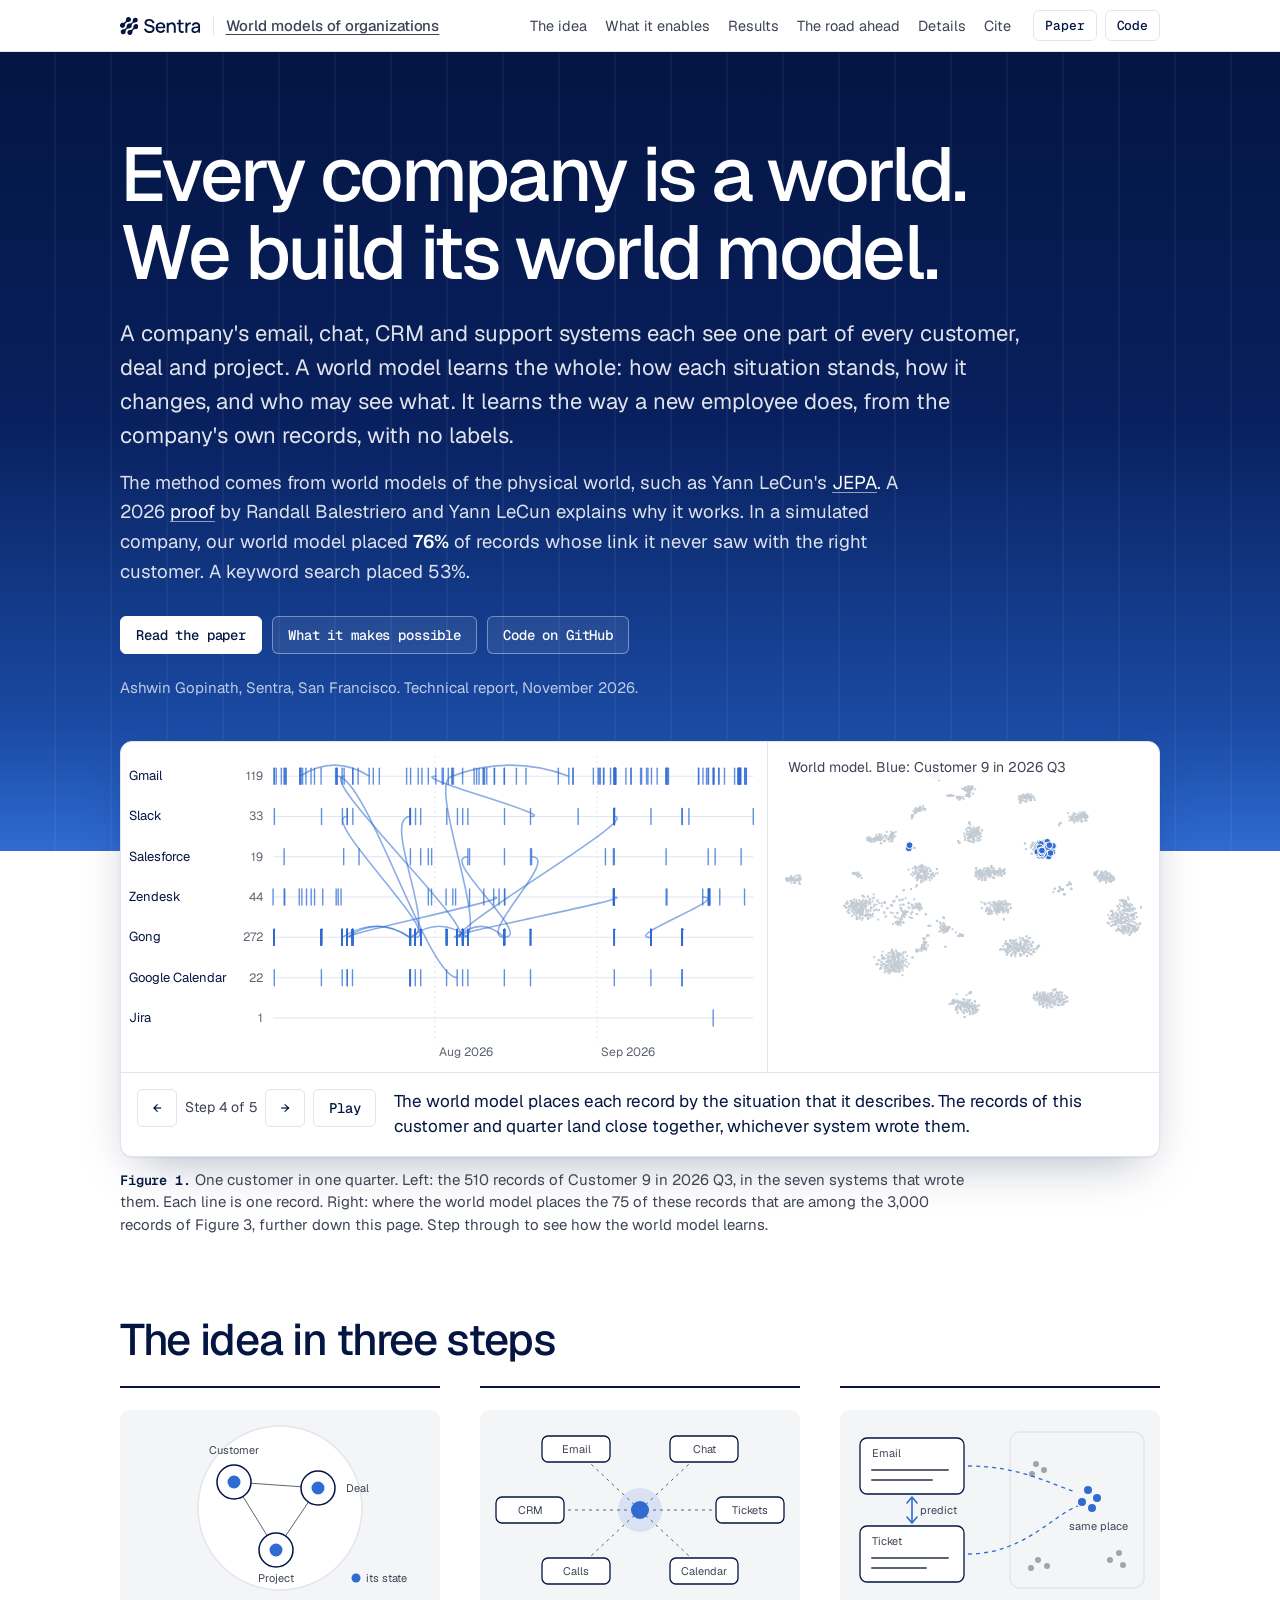
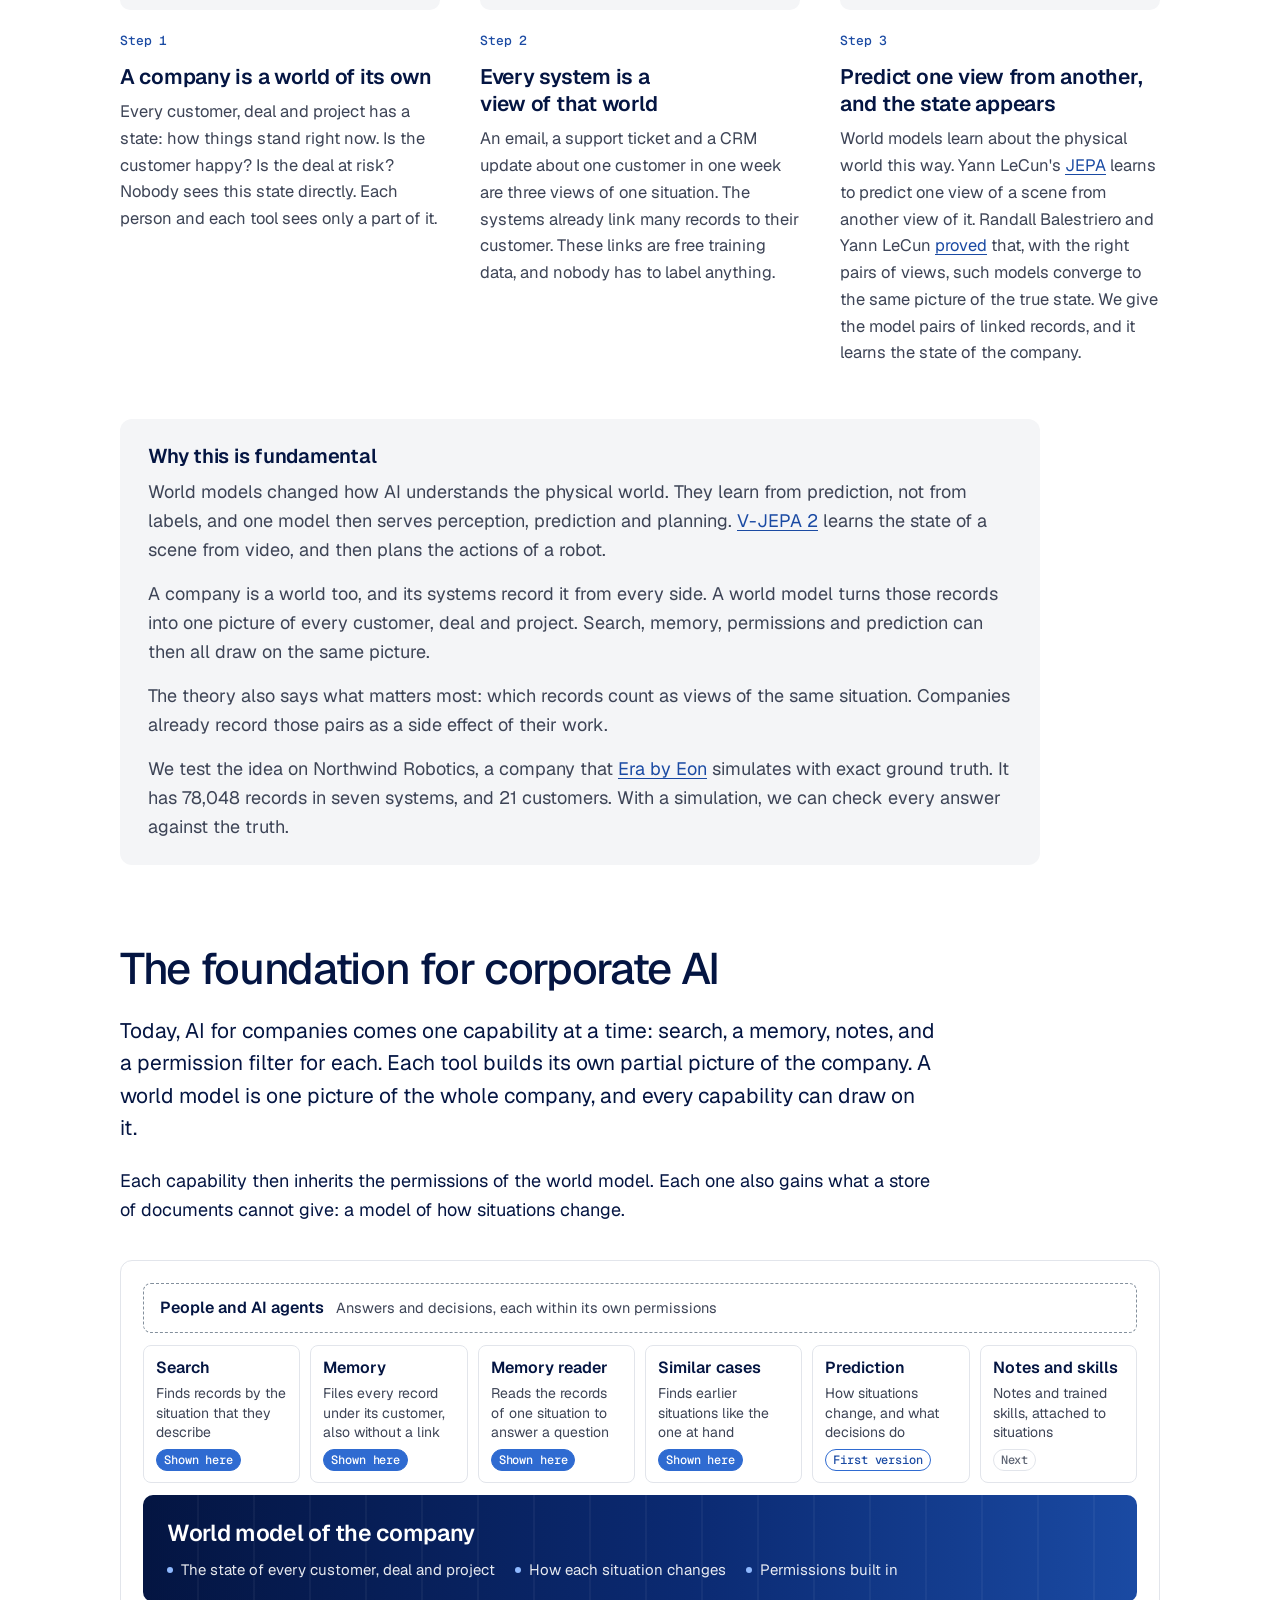
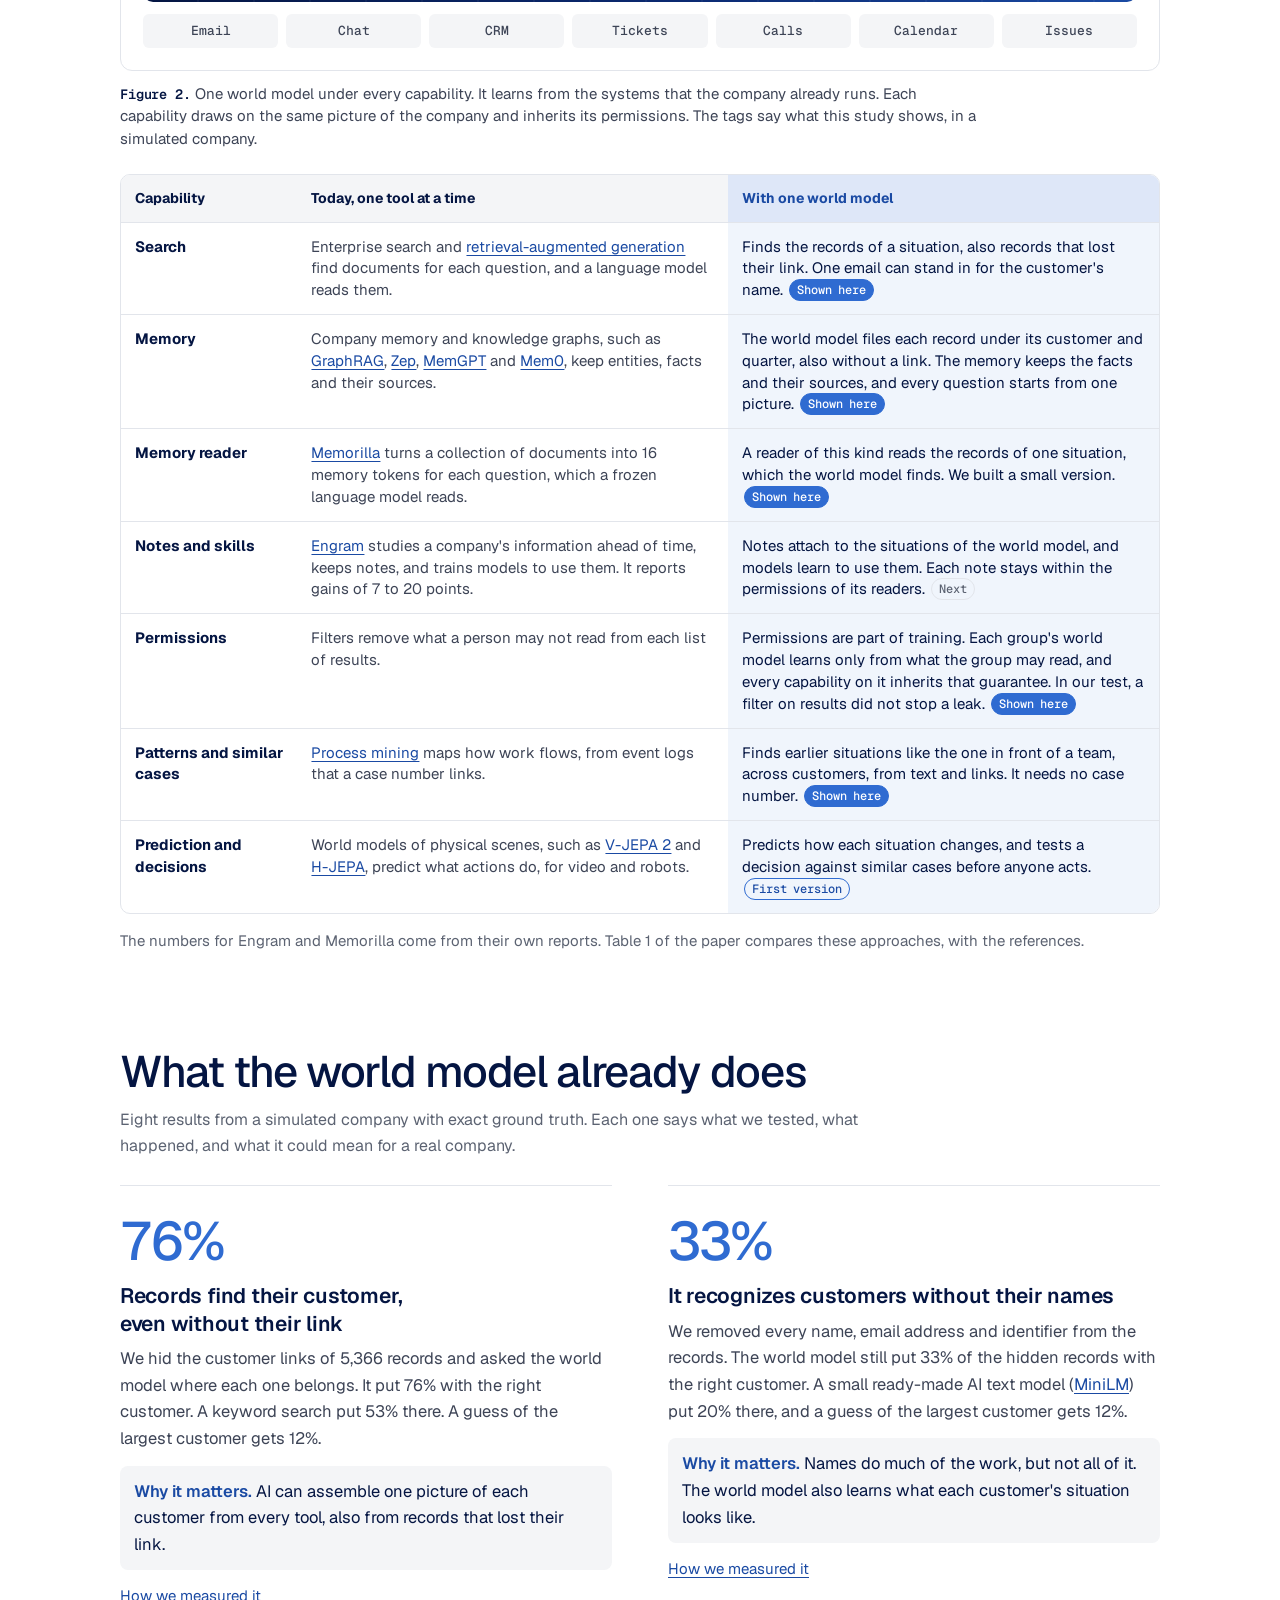
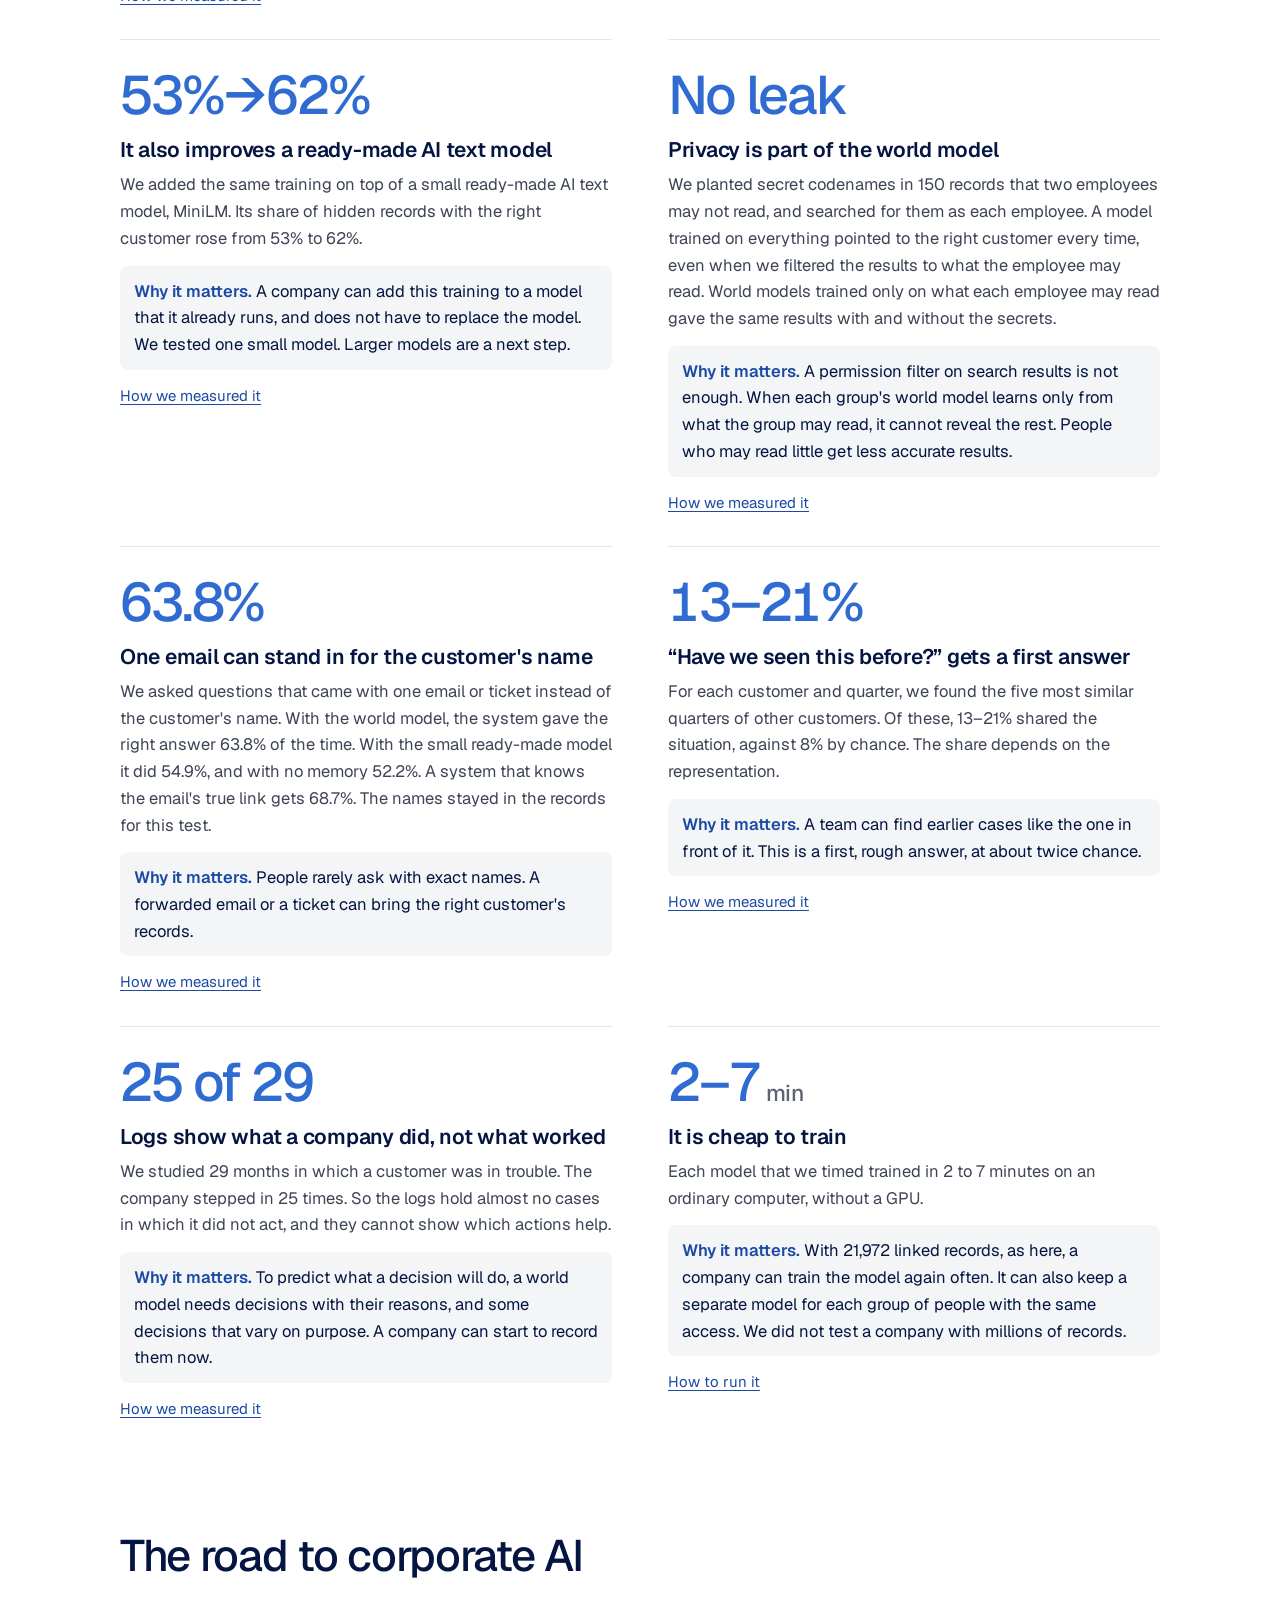
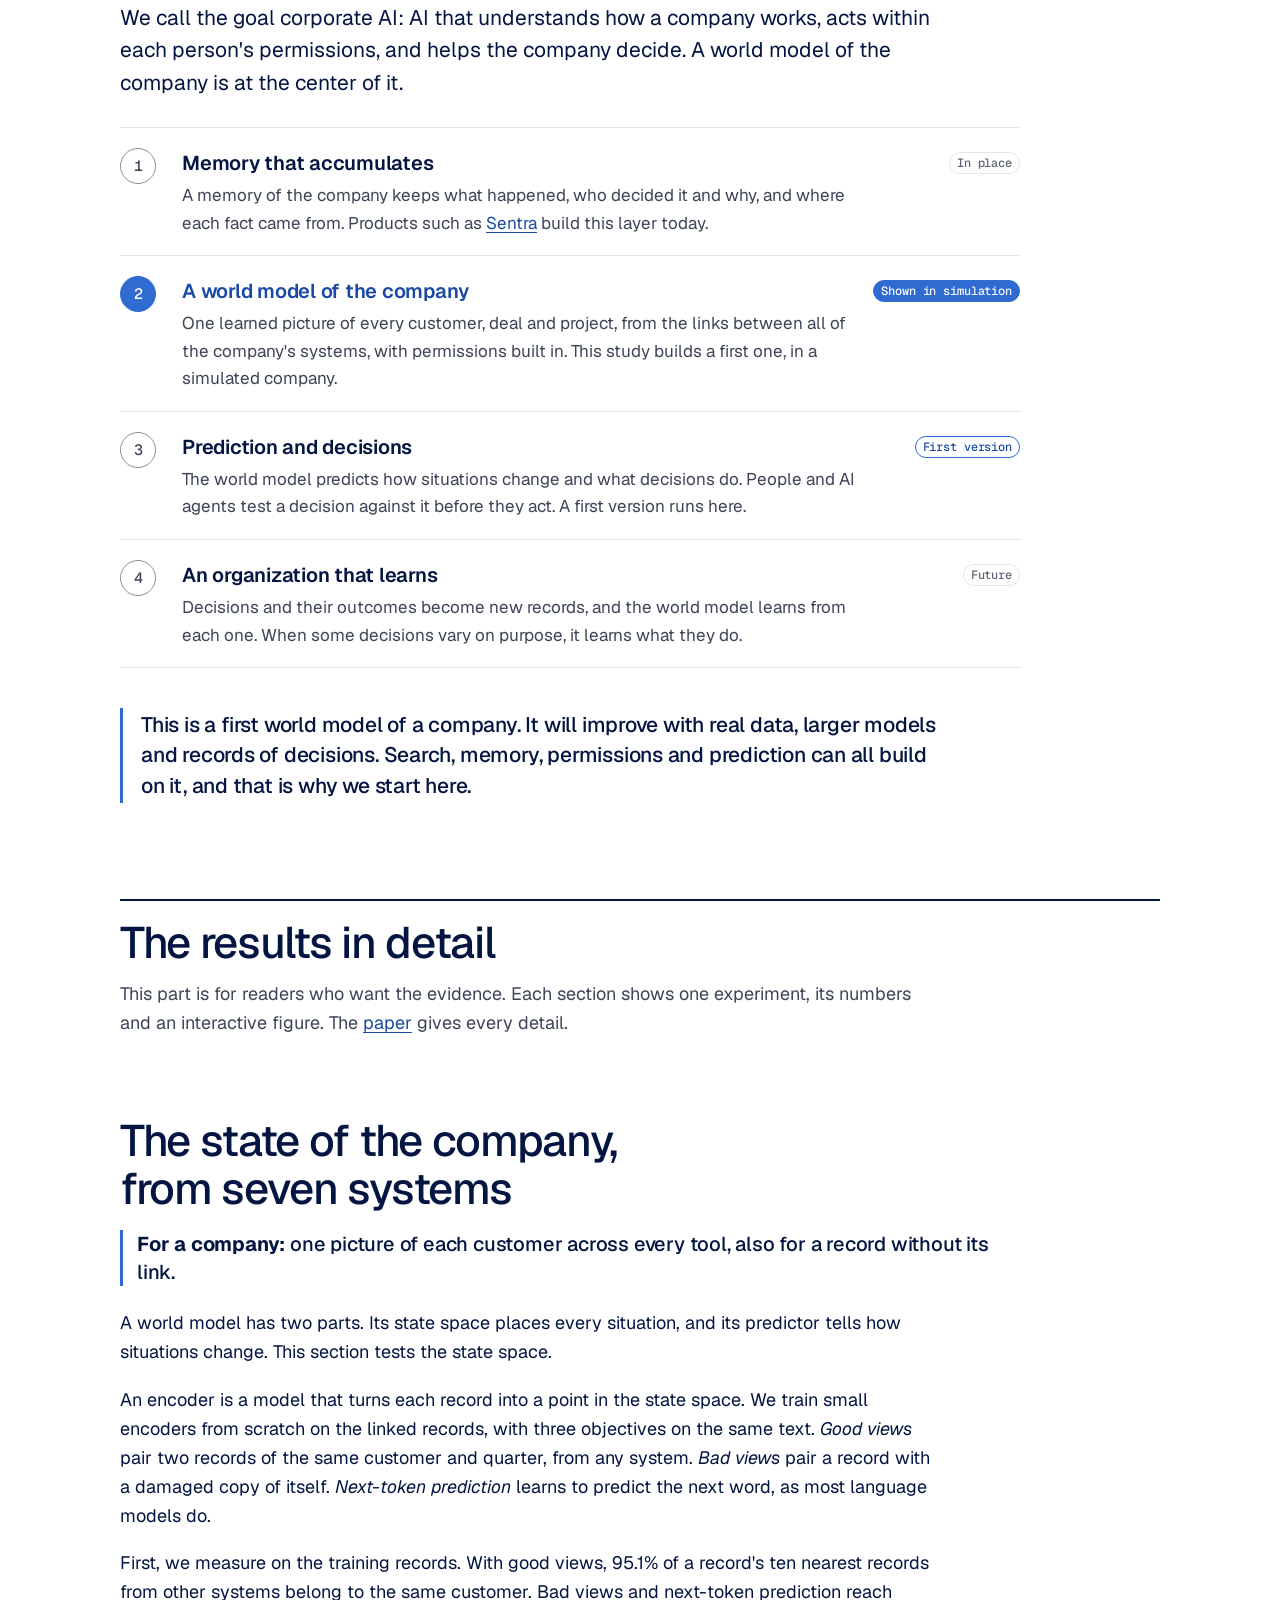
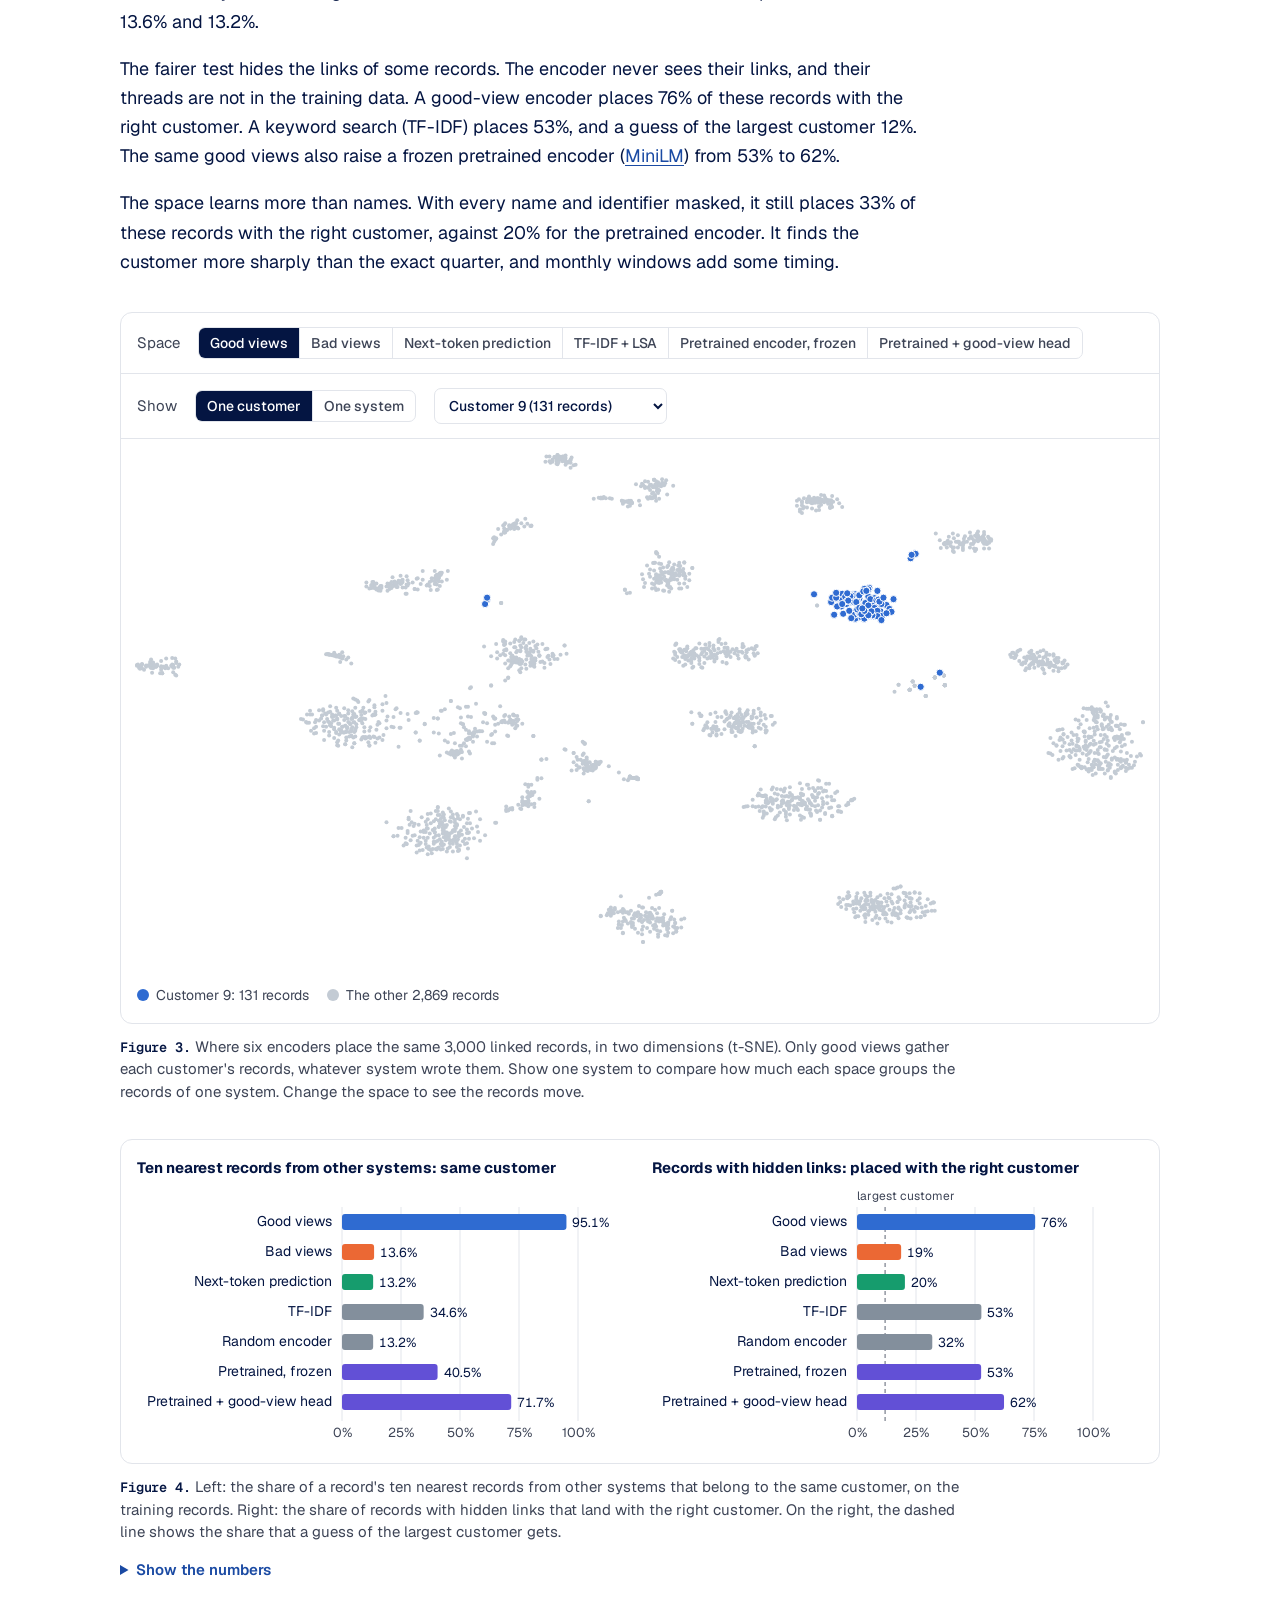
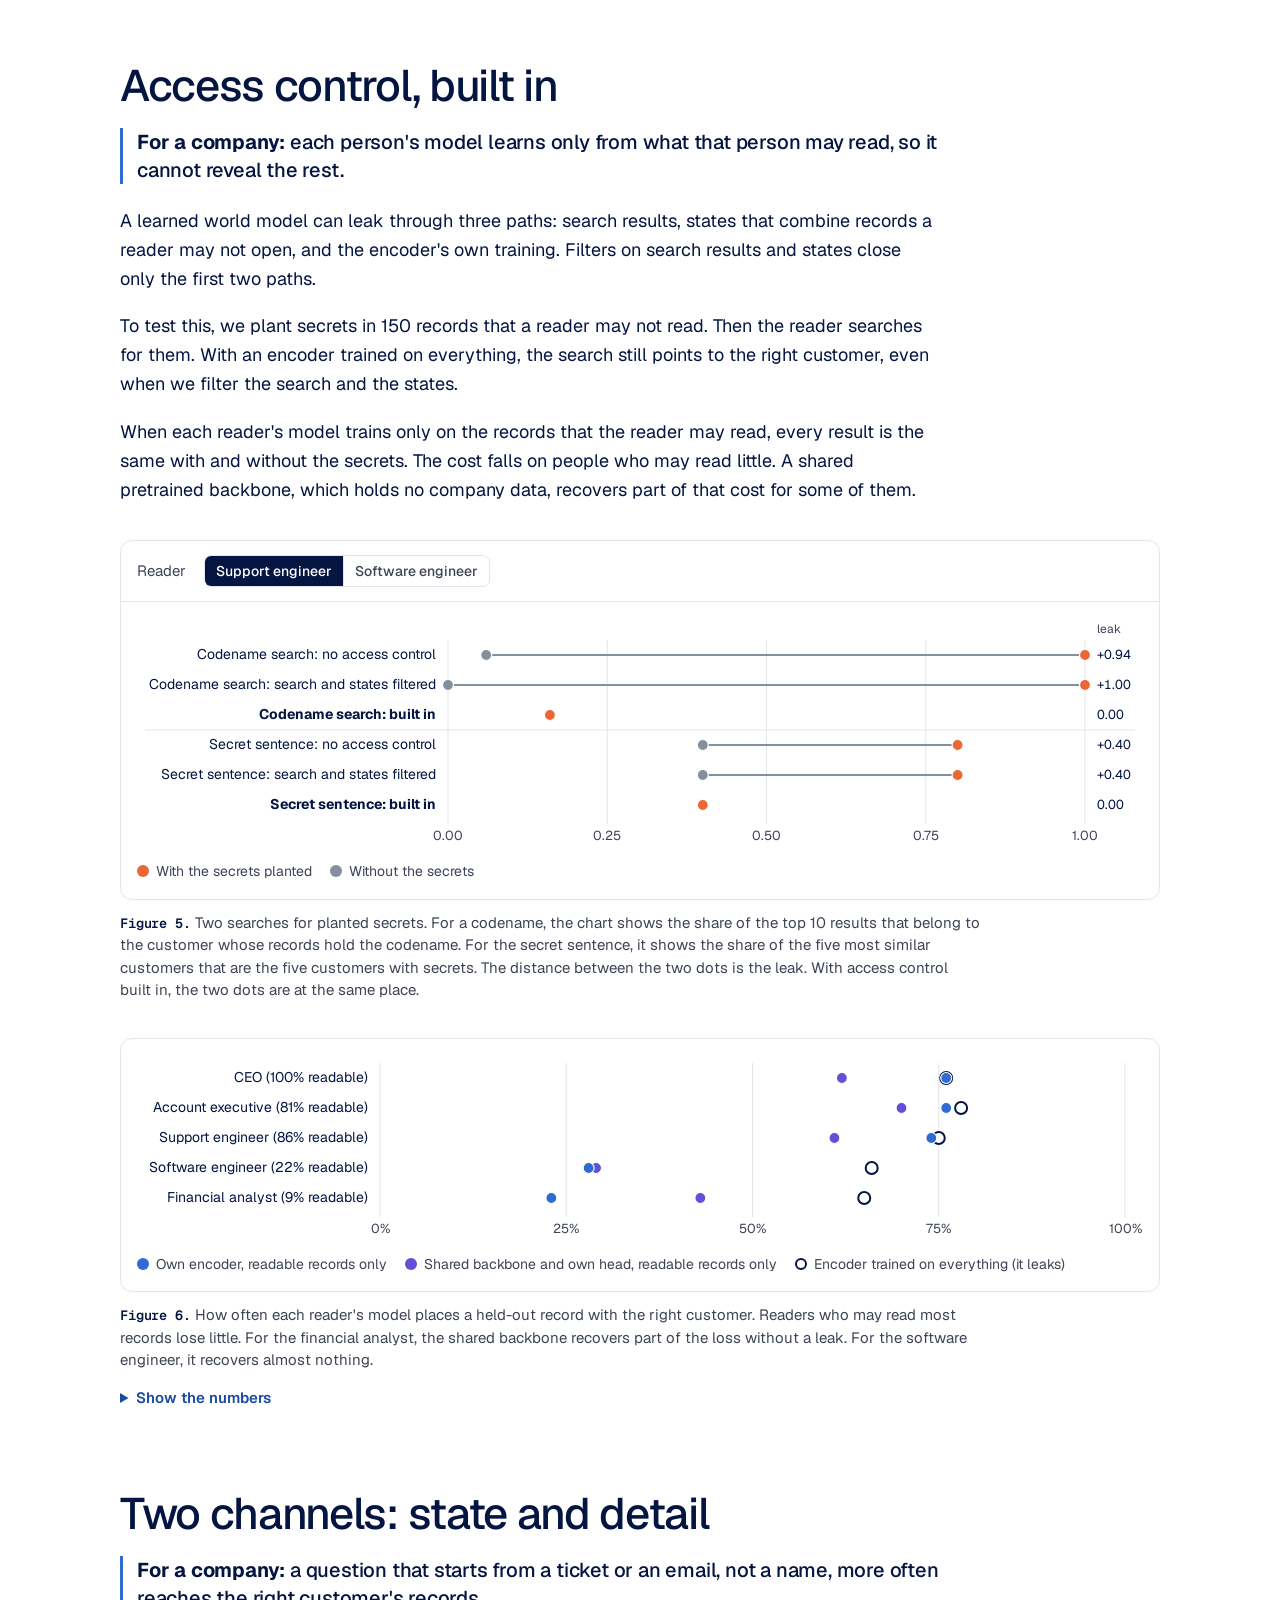
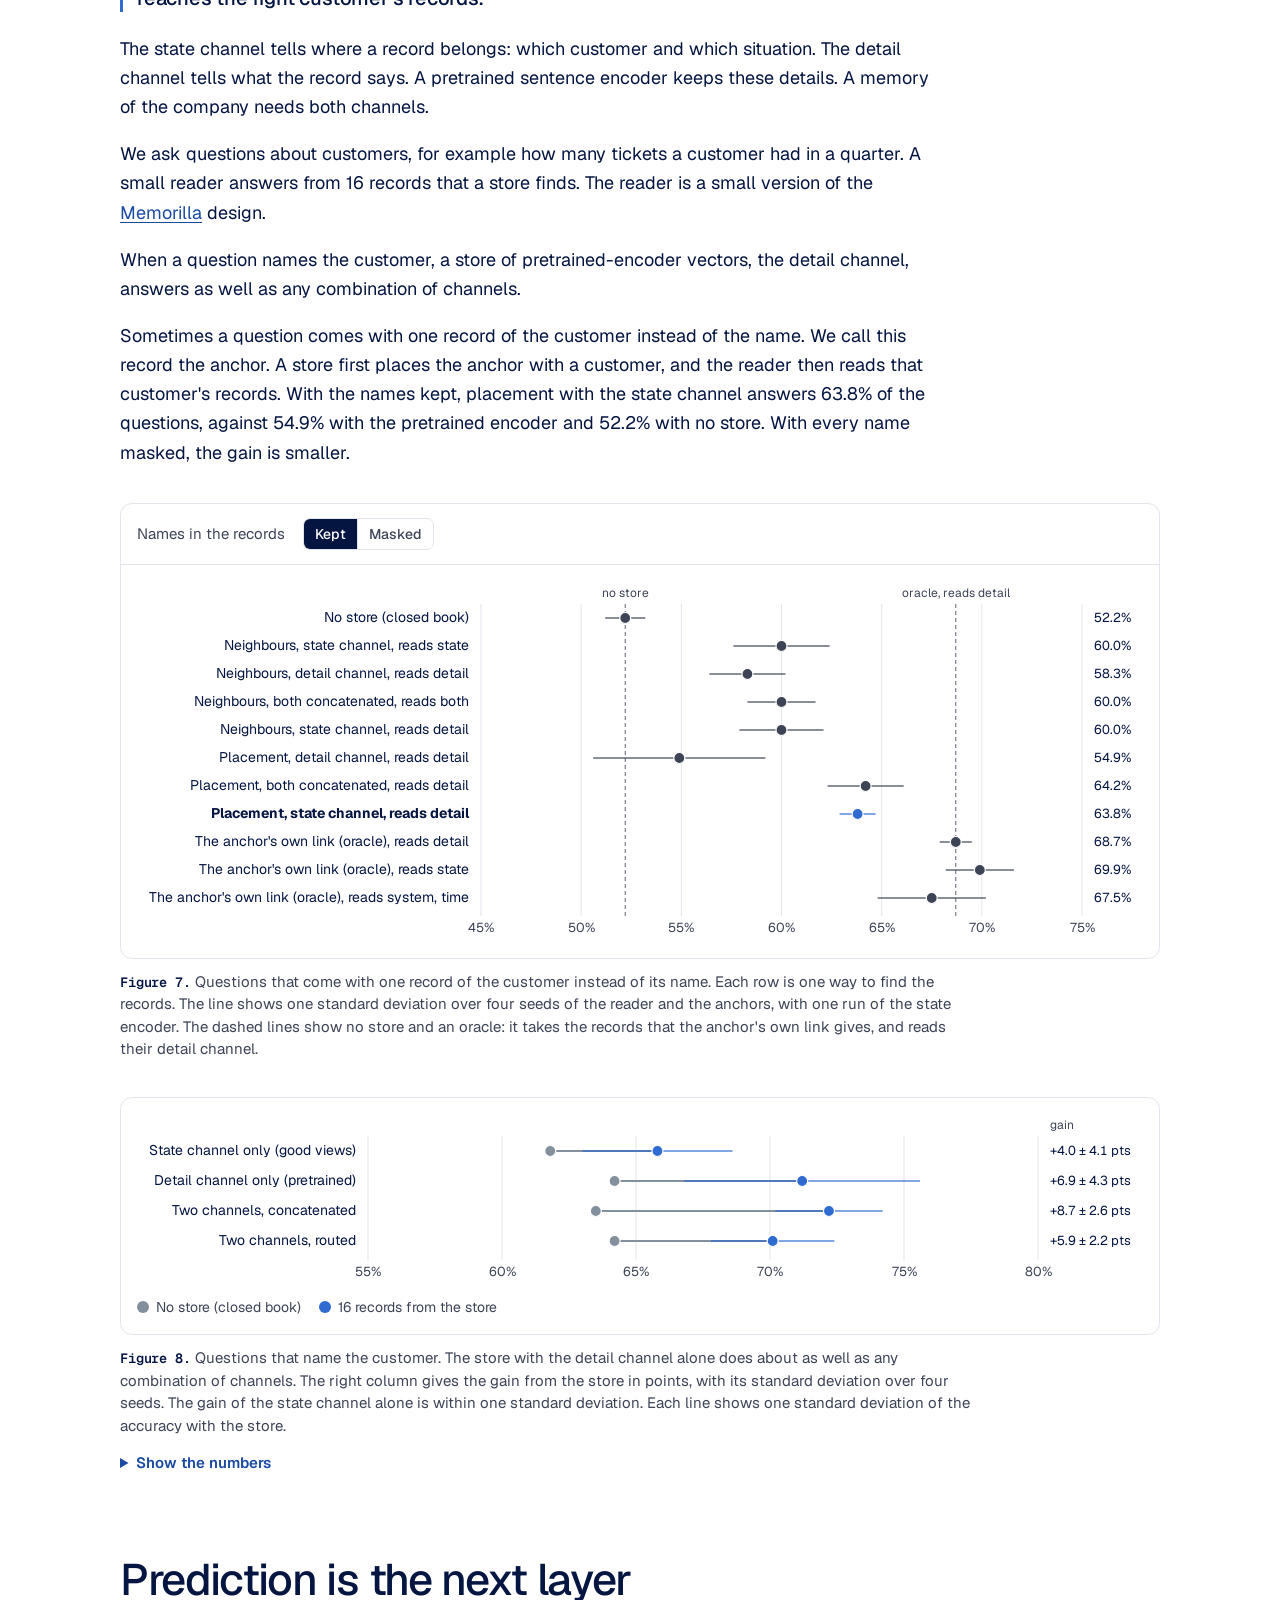
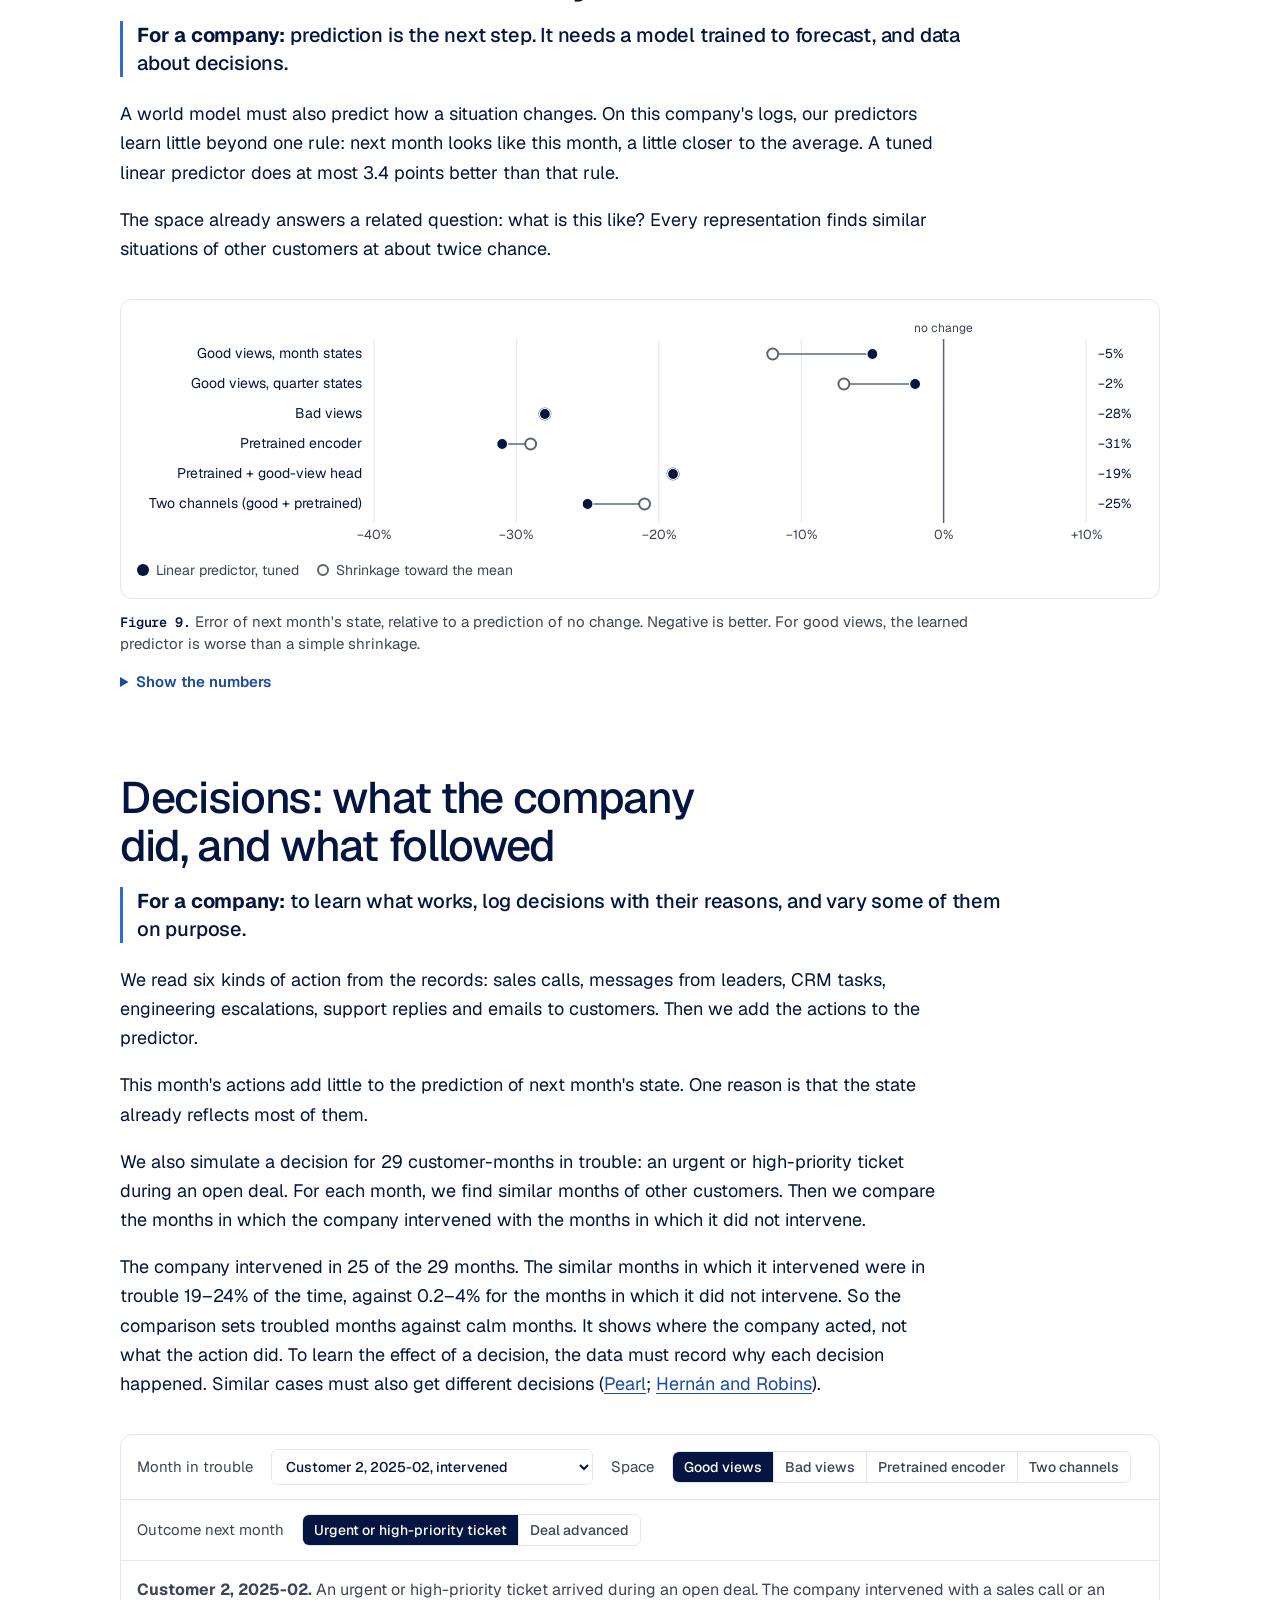
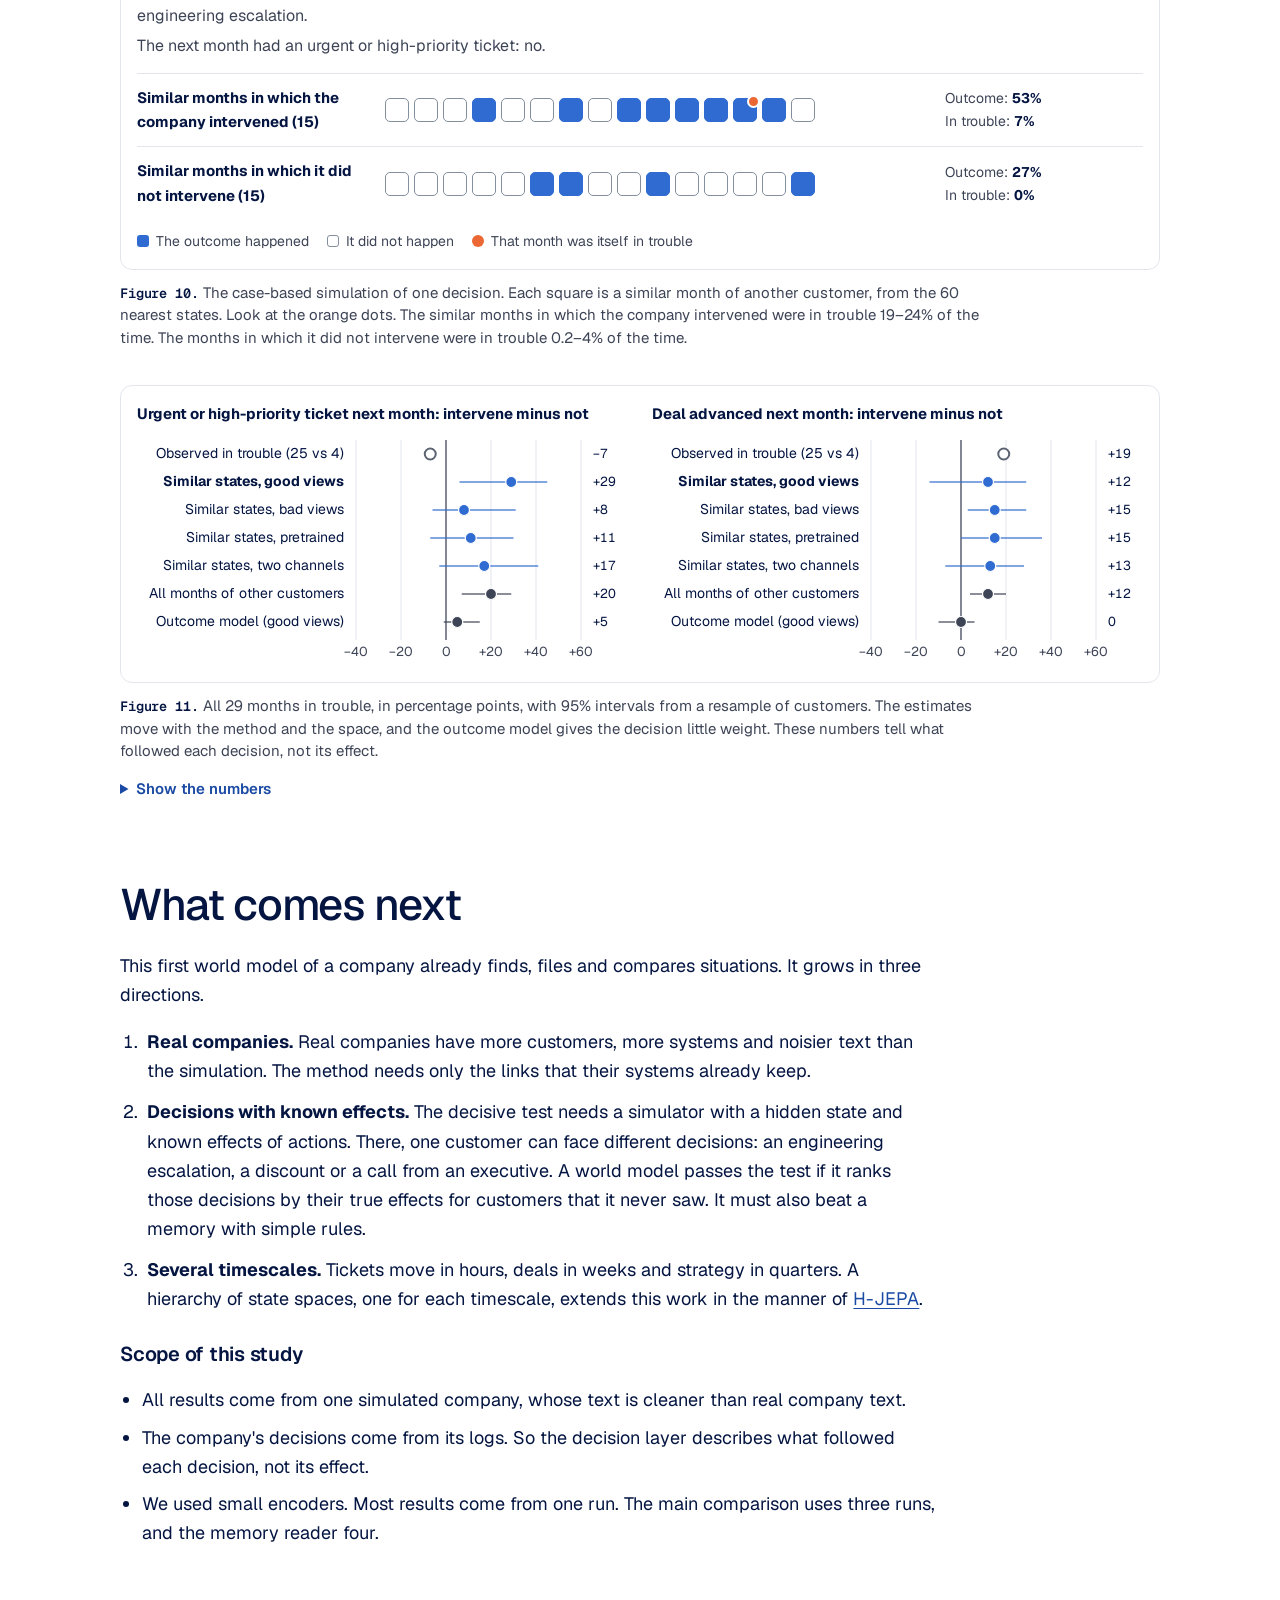
==== commit e34d8a99: "Website: the world model as the foundation for corporate AI - Hero: "Every company is a world. We bu" ====
--- a/website/index.html
+++ b/website/index.html
@@ -3,16 +3,16 @@
 <head>
 <meta charset="utf-8">
 <meta name="viewport" content="width=device-width, initial-scale=1">
-<title>Every system sees the same company: world models of organizations</title>
-<meta name="description" content="A company is a world of its own. We show that AI can learn the state of every customer and project from the links that a company's systems already keep, with the method of world models.">
-<meta property="og:title" content="Every system sees the same company">
-<meta property="og:description" content="Toward world models of organizations. Research from Sentra: AI that learns the state of a company from the links between its systems.">
+<title>Every company is a world: world models of organizations</title>
+<meta name="description" content="Every company is a world. We build its world model: one learned picture of every customer, deal and project, from the links that the company's systems already keep, with permissions built in.">
+<meta property="og:title" content="Every company is a world. We build its world model.">
+<meta property="og:description" content="Research from Sentra: a world model of the company, learned from the links between its systems, with permissions built in.">
 <meta property="og:type" content="website">
 <meta property="og:url" content="https://niashwin.github.io/company-world-model/">
 <meta property="og:image" content="https://niashwin.github.io/company-world-model/assets/og.png">
 <meta property="og:image:width" content="1200">
 <meta property="og:image:height" content="630">
-<meta property="og:image:alt" content="Every system sees the same company: the records of one customer in seven systems, and where the model places them">
+<meta property="og:image:alt" content="Every company is a world: the records of one customer in seven systems, and where the world model places them">
 <meta name="twitter:card" content="summary_large_image">
 <meta name="theme-color" content="#041542">
 <link rel="canonical" href="https://niashwin.github.io/company-world-model/">
@@ -32,9 +32,9 @@
     </span>
     <nav class="nav" aria-label="Sections">
       <a href="#idea">The idea</a>
+      <a href="#enables">What it enables</a>
       <a href="#findings">Results</a>
-      <a href="#why">Why it matters</a>
-      <a href="#compare">Compare</a>
+      <a href="#road">The road ahead</a>
       <a href="#details">Details</a>
       <a href="#cite">Cite</a>
     </nav>
@@ -49,12 +49,12 @@
 <section class="hero" id="top">
   <div class="hero-band">
     <div class="hero-inner">
-      <h1>Every system sees the same company</h1>
-      <p class="lead">A company is a world of its own. Its email, chat, CRM and support systems each see a part of what happens with every customer, and none of them sees the whole. We show that AI can learn the whole situation from the links that these systems already keep.</p>
-      <p class="sub">The method comes from world models of the physical world, such as Yann LeCun's <a href="https://openreview.net/forum?id=BZ5a1r-kVsf">JEPA</a>. A 2026 <a href="https://arxiv.org/abs/2610.39302">proof</a> by Randall Balestriero and Yann LeCun explains why it works. In a simulated company, the model placed <b>76%</b> of records whose link it never saw with the right customer. A keyword search placed 53%.</p>
+      <h1>Every company is a world. <span class="h1-2">We build its world model.</span></h1>
+      <p class="lead">A company's email, chat, CRM and support systems each see one part of every customer, deal and project. A world model learns the whole: how each situation stands, how it changes, and who may see what. It learns the way a new employee does, from the company's own records, with no labels.</p>
+      <p class="sub">The method comes from world models of the physical world, such as Yann LeCun's <a href="https://openreview.net/forum?id=BZ5a1r-kVsf">JEPA</a>. A 2026 <a href="https://arxiv.org/abs/2610.39302">proof</a> by Randall Balestriero and Yann LeCun explains why it works. In a simulated company, our world model placed <b>76%</b> of records whose link it never saw with the right customer. A keyword search placed 53%.</p>
       <div class="actions">
         <a class="button primary" data-link="paper" href="https://github.com/niashwin/company-world-model/blob/main/paper/main.pdf">Read the paper</a>
-        <a class="button" href="#findings">See the results</a>
+        <a class="button" href="#enables">What it makes possible</a>
         <a class="button" href="https://github.com/niashwin/company-world-model">Code on GitHub</a>
       </div>
       <p class="byline">Ashwin Gopinath, Sentra, San Francisco. Technical report, November 2026.</p>
@@ -67,7 +67,7 @@
         <div><svg class="lanes" id="lanes" viewBox="0 0 700 330" role="img" aria-label="Records of one customer and quarter in seven systems"></svg></div>
         <div class="map-side canvas-wrap">
           <canvas id="hero-map" width="420" height="330" role="img" aria-label="Where the model places the records"></canvas>
-          <span class="map-label" id="hero-map-label">Learned state space</span>
+          <span class="map-label" id="hero-map-label">World model</span>
         </div>
       </div>
       <div class="steps">
@@ -77,10 +77,10 @@
           <button class="button" id="step-next" aria-label="Next step">&#8594;</button>
           <button class="button" id="step-play">Play</button>
         </div>
-        <p class="step-text" id="step-text" aria-live="polite">The model places each record by the situation that it describes. The records of this customer and quarter land close together, whichever system wrote them.</p>
-      </div>
-    </div>
-    <figcaption><b>Figure 1.</b> One customer in one quarter. Left: the 510 records of Customer 9 in 2026 Q3, in the seven systems that wrote them. Each line is one record. Right: where the model places the 75 of these records that are among the 3,000 records of Figure 3, further down this page. Step through to see how the model learns.</figcaption>
+        <p class="step-text" id="step-text" aria-live="polite">The world model places each record by the situation that it describes. The records of this customer and quarter land close together, whichever system wrote them.</p>
+      </div>
+    </div>
+    <figcaption><b>Figure 1.</b> One customer in one quarter. Left: the 510 records of Customer 9 in 2026 Q3, in the seven systems that wrote them. Each line is one record. Right: where the world model places the 75 of these records that are among the 3,000 records of Figure 3, further down this page. Step through to see how the world model learns.</figcaption>
   </figure>
   </div>
 </section>
@@ -142,33 +142,78 @@
       </svg>
       <span class="step-n">Step 3</span>
       <h3>Predict one view from another, and the state appears</h3>
-      <p>World models learn about the physical world this way. Yann LeCun's <a href="https://openreview.net/forum?id=BZ5a1r-kVsf">JEPA</a> learns to predict one view of a scene from another view of it. Randall Balestriero and Yann LeCun <a href="https://arxiv.org/abs/2610.39302">proved</a> that, with the right pairs of views, such models converge to the same picture of the true state. We give the model pairs of linked records.</p>
+      <p>World models learn about the physical world this way. Yann LeCun's <a href="https://openreview.net/forum?id=BZ5a1r-kVsf">JEPA</a> learns to predict one view of a scene from another view of it. Randall Balestriero and Yann LeCun <a href="https://arxiv.org/abs/2610.39302">proved</a> that, with the right pairs of views, such models converge to the same picture of the true state. We give the model pairs of linked records, and it learns the state of the company.</p>
     </li>
   </ol>
   <div class="callout">
     <h3>Why this is fundamental</h3>
-    <p>World models changed how AI understands the physical world. Models such as <a href="https://arxiv.org/abs/2506.09985">V-JEPA 2</a> learn the state of a scene from video, and then plan actions. This work opens the same path for organizations: treat the company as a world, learn its state, and then learn how that state changes.</p>
-    <p>The theory makes a strong promise. The result depends mostly on which records count as views of the same situation, and much less on the details of the model. Companies already record those pairs as a side effect of their work.</p>
+    <p>World models changed how AI understands the physical world. They learn from prediction, not from labels, and one model then serves perception, prediction and planning. <a href="https://arxiv.org/abs/2506.09985">V-JEPA 2</a> learns the state of a scene from video, and then plans the actions of a robot.</p>
+    <p>A company is a world too, and its systems record it from every side. A world model turns those records into one picture of every customer, deal and project. Search, memory, permissions and prediction can then all draw on the same picture.</p>
+    <p>The theory also says what matters most: which records count as views of the same situation. Companies already record those pairs as a side effect of their work.</p>
     <p>We test the idea on Northwind Robotics, a company that <a href="https://arxiv.org/abs/2609.09853">Era by Eon</a> simulates with exact ground truth. It has 78,048 records in seven systems, and 21 customers. With a simulation, we can check every answer against the truth.</p>
   </div>
 </section>
 
+<section class="section" id="enables">
+  <h2>The foundation for corporate AI</h2>
+  <div class="prose">
+    <p class="lead">Today, AI for companies comes one capability at a time: search, a memory, notes, and a permission filter for each. Each tool builds its own partial picture of the company. A world model is one picture of the whole company, and every capability can draw on it.</p>
+    <p>Each capability then inherits the permissions of the world model. Each one also gains what a store of documents cannot give: a model of how situations change.</p>
+  </div>
+  <figure id="fig-foundation">
+    <div class="frame foundation">
+      <div class="f-users"><b>People and AI agents</b><span>Answers and decisions, each within its own permissions</span></div>
+      <ul class="f-caps" aria-label="Capabilities that draw on the world model">
+        <li><b>Search</b><span>Finds records by the situation that they describe</span><i class="tag shown">Shown here</i></li>
+        <li><b>Memory</b><span>Files every record under its customer, also without a link</span><i class="tag shown">Shown here</i></li>
+        <li><b>Memory reader</b><span>Reads the records of one situation to answer a question</span><i class="tag shown">Shown here</i></li>
+        <li><b>Similar cases</b><span>Finds earlier situations like the one at hand</span><i class="tag shown">Shown here</i></li>
+        <li><b>Prediction</b><span>How situations change, and what decisions do</span><i class="tag first">First version</i></li>
+        <li><b>Notes and skills</b><span>Notes and trained skills, attached to situations</span><i class="tag next">Next</i></li>
+      </ul>
+      <div class="f-wm">
+        <b>World model of the company</b>
+        <ul><li>The state of every customer, deal and project</li><li>How each situation changes</li><li>Permissions built in</li></ul>
+      </div>
+      <ul class="f-sys" aria-label="Systems that the world model learns from">
+        <li>Email</li><li>Chat</li><li>CRM</li><li>Tickets</li><li>Calls</li><li>Calendar</li><li>Issues</li>
+      </ul>
+    </div>
+    <figcaption><b>Figure 2.</b> One world model under every capability. It learns from the systems that the company already runs. Each capability draws on the same picture of the company and inherits its permissions. The tags say what this study shows, in a simulated company.</figcaption>
+  </figure>
+  <div class="compare-wrap" role="region" aria-label="Capabilities today and with a world model" tabindex="0">
+  <table class="compare caps-table">
+    <thead><tr><th scope="col">Capability</th><th scope="col">Today, one tool at a time</th><th scope="col">With one world model</th></tr></thead>
+    <tbody>
+      <tr><th scope="row">Search</th><td data-label="Today">Enterprise search and <a href="https://proceedings.neurips.cc/paper/2020/hash/6b493230205f780e1bc26945df7481e5-Abstract.html">retrieval-augmented generation</a> find documents for each question, and a language model reads them.</td><td data-label="With one world model">Finds the records of a situation, also records that lost their link. One email can stand in for the customer's name. <i class="tag shown">Shown here</i></td></tr>
+      <tr><th scope="row">Memory</th><td data-label="Today">Company memory and knowledge graphs, such as <a href="https://arxiv.org/abs/2404.16130">GraphRAG</a>, <a href="https://arxiv.org/abs/2501.13956">Zep</a>, <a href="https://arxiv.org/abs/2310.08560">MemGPT</a> and <a href="https://doi.org/10.3233/FAIA251160">Mem0</a>, keep entities, facts and their sources.</td><td data-label="With one world model">The world model files each record under its customer and quarter, also without a link. The memory keeps the facts and their sources, and every question starts from one picture. <i class="tag shown">Shown here</i></td></tr>
+      <tr><th scope="row">Memory reader</th><td data-label="Today"><a href="https://arxiv.org/abs/2610.21375">Memorilla</a> turns a collection of documents into 16 memory tokens for each question, which a frozen language model reads.</td><td data-label="With one world model">A reader of this kind reads the records of one situation, which the world model finds. We built a small version. <i class="tag shown">Shown here</i></td></tr>
+      <tr><th scope="row">Notes and skills</th><td data-label="Today"><a href="https://engram.com/blog/learning-in-a-world-of-notes">Engram</a> studies a company's information ahead of time, keeps notes, and trains models to use them. It reports gains of 7 to 20 points.</td><td data-label="With one world model">Notes attach to the situations of the world model, and models learn to use them. Each note stays within the permissions of its readers. <i class="tag next">Next</i></td></tr>
+      <tr><th scope="row">Permissions</th><td data-label="Today">Filters remove what a person may not read from each list of results.</td><td data-label="With one world model">Permissions are part of training. Each group's world model learns only from what the group may read, and every capability on it inherits that guarantee. In our test, a filter on results did not stop a leak. <i class="tag shown">Shown here</i></td></tr>
+      <tr><th scope="row">Patterns and similar cases</th><td data-label="Today"><a href="https://doi.org/10.1007/978-3-662-49851-4">Process mining</a> maps how work flows, from event logs that a case number links.</td><td data-label="With one world model">Finds earlier situations like the one in front of a team, across customers, from text and links. It needs no case number. <i class="tag shown">Shown here</i></td></tr>
+      <tr><th scope="row">Prediction and decisions</th><td data-label="Today">World models of physical scenes, such as <a href="https://arxiv.org/abs/2506.09985">V-JEPA 2</a> and <a href="https://arxiv.org/abs/2610.06805">H-JEPA</a>, predict what actions do, for video and robots.</td><td data-label="With one world model">Predicts how each situation changes, and tests a decision against similar cases before anyone acts. <i class="tag first">First version</i></td></tr>
+    </tbody>
+  </table>
+  </div>
+  <p class="note">The numbers for Engram and Memorilla come from their own reports. Table 1 of the paper compares these approaches, with the references.</p>
+</section>
+
 <section class="section" id="findings">
-  <h2>What we found, and why it matters</h2>
-  <p class="kicker">Eight results from the simulated company. Each one says what we tested, what happened, and what it could mean for a real company.</p>
+  <h2>What the world model already does</h2>
+  <p class="kicker">Eight results from a simulated company with exact ground truth. Each one says what we tested, what happened, and what it could mean for a real company.</p>
   <ul class="results">
     <li>
       <p class="result-n">76%</p>
       <h3>Records find their customer, even without their link</h3>
-      <p>We hid the customer links of 5,366 records and asked the model where each one belongs. It put 76% with the right customer. A keyword search put 53% there. A guess of the largest customer gets 12%.</p>
+      <p>We hid the customer links of 5,366 records and asked the world model where each one belongs. It put 76% with the right customer. A keyword search put 53% there. A guess of the largest customer gets 12%.</p>
       <p class="why"><b>Why it matters.</b> AI can assemble one picture of each customer from every tool, also from records that lost their link.</p>
       <a class="more" href="#state">How we measured it</a>
     </li>
     <li>
       <p class="result-n">33%</p>
       <h3>It recognizes customers without their names</h3>
-      <p>We removed every name, email address and identifier from the records. The model still put 33% of the hidden records with the right customer. A small ready-made AI text model (<a href="https://proceedings.neurips.cc/paper_files/paper/2020/hash/3f5ee243547dee91fbd053c1c4a845aa-Abstract.html">MiniLM</a>) put 20% there, and a guess of the largest customer gets 12%.</p>
-      <p class="why"><b>Why it matters.</b> Names do much of the work, but not all of it. The model also learns what each customer's situation looks like.</p>
+      <p>We removed every name, email address and identifier from the records. The world model still put 33% of the hidden records with the right customer. A small ready-made AI text model (<a href="https://proceedings.neurips.cc/paper_files/paper/2020/hash/3f5ee243547dee91fbd053c1c4a845aa-Abstract.html">MiniLM</a>) put 20% there, and a guess of the largest customer gets 12%.</p>
+      <p class="why"><b>Why it matters.</b> Names do much of the work, but not all of it. The world model also learns what each customer's situation looks like.</p>
       <a class="more" href="#state">How we measured it</a>
     </li>
     <li>
@@ -180,15 +225,15 @@
     </li>
     <li>
       <p class="result-n">No leak</p>
-      <h3>Privacy is part of the model</h3>
-      <p>We planted secret codenames in 150 records that two employees may not read, and searched for them as each employee. A model trained on everything pointed to the right customer every time, even when we filtered the results to what the employee may read. Models trained only on what each employee may read gave the same results with and without the secrets.</p>
-      <p class="why"><b>Why it matters.</b> A permission filter on search results is not enough. When each group's model learns only from what the group may read, it cannot reveal the rest. People who may read little get less accurate results.</p>
+      <h3>Privacy is part of the world model</h3>
+      <p>We planted secret codenames in 150 records that two employees may not read, and searched for them as each employee. A model trained on everything pointed to the right customer every time, even when we filtered the results to what the employee may read. World models trained only on what each employee may read gave the same results with and without the secrets.</p>
+      <p class="why"><b>Why it matters.</b> A permission filter on search results is not enough. When each group's world model learns only from what the group may read, it cannot reveal the rest. People who may read little get less accurate results.</p>
       <a class="more" href="#access">How we measured it</a>
     </li>
     <li>
       <p class="result-n">63.8%</p>
       <h3>One email can stand in for the customer's name</h3>
-      <p>We asked questions that came with one email or ticket instead of the customer's name. With the learned space, the system gave the right answer 63.8% of the time. With the small ready-made model it did 54.9%, and with no memory 52.2%. A system that knows the email's true link gets 68.7%. The names stayed in the records for this test.</p>
+      <p>We asked questions that came with one email or ticket instead of the customer's name. With the world model, the system gave the right answer 63.8% of the time. With the small ready-made model it did 54.9%, and with no memory 52.2%. A system that knows the email's true link gets 68.7%. The names stayed in the records for this test.</p>
       <p class="why"><b>Why it matters.</b> People rarely ask with exact names. A forwarded email or a ticket can bring the right customer's records.</p>
       <a class="more" href="#memory">How we measured it</a>
     </li>
@@ -203,7 +248,7 @@
       <p class="result-n">25 of 29</p>
       <h3>Logs show what a company did, not what worked</h3>
       <p>We studied 29 months in which a customer was in trouble. The company stepped in 25 times. So the logs hold almost no cases in which it did not act, and they cannot show which actions help.</p>
-      <p class="why"><b>Why it matters.</b> To let AI learn what works, a company must record its decisions and their reasons, and sometimes vary them on purpose.</p>
+      <p class="why"><b>Why it matters.</b> To predict what a decision will do, a world model needs decisions with their reasons, and some decisions that vary on purpose. A company can start to record them now.</p>
       <a class="more" href="#decisions">How we measured it</a>
     </li>
     <li>
@@ -216,61 +261,20 @@
   </ul>
 </section>
 
-<section class="section" id="why">
-  <h2>Why it matters: from a memory to a model of the company</h2>
-  <div class="prose">
-    <p class="lead">Most AI assistants answer from documents and then forget. They have no model of the company itself, so two questions about the same customer can get two different pictures of it.</p>
-    <p>We call the goal corporate AI: AI that understands how a company works, acts within each person's permissions and helps the company decide. We see four layers on the way there. Each layer is useful on its own, and each one makes the next one possible.</p>
+<section class="section" id="road">
+  <h2>The road to corporate AI</h2>
+  <div class="prose">
+    <p class="lead">We call the goal corporate AI: AI that understands how a company works, acts within each person's permissions, and helps the company decide. A world model of the company is at the center of it.</p>
   </div>
   <ol class="layers">
-    <li><span class="layer-n">1</span><div><h3>Memory that accumulates</h3><p>A memory of the company keeps what happened, who decided it and why, and where each fact came from. Products such as <a href="https://www.sentra.app">Sentra</a> build this layer today.</p></div><span class="status">In place</span></li>
-    <li class="this"><span class="layer-n">2</span><div><h3>Representations that learn</h3><p>One learned picture of the whole company, from the links between its systems. It places most records with their customer, and permissions are part of it. This is the study on this page.</p></div><span class="status done">Shown in simulation</span></li>
-    <li><span class="layer-n">3</span><div><h3>Models that predict</h3><p>A model that predicts how situations change, and what decisions do. We build a first version on the learned space, and we show what data it needs.</p></div><span class="status">Next</span></li>
-    <li><span class="layer-n">4</span><div><h3>Organizations that improve</h3><p>People and AI agents test a decision against the model before they act. Then the model learns from what happened.</p></div><span class="status">Future</span></li>
+    <li><span class="layer-n">1</span><div><h3>Memory that accumulates</h3><p>A memory of the company keeps what happened, who decided it and why, and where each fact came from. Products such as <a href="https://www.sentra.app">Sentra</a> build this layer today.</p></div><span class="tag">In place</span></li>
+    <li class="this"><span class="layer-n">2</span><div><h3>A world model of the company</h3><p>One learned picture of every customer, deal and project, from the links between all of the company's systems, with permissions built in. This study builds a first one, in a simulated company.</p></div><span class="tag shown">Shown in simulation</span></li>
+    <li><span class="layer-n">3</span><div><h3>Prediction and decisions</h3><p>The world model predicts how situations change and what decisions do. People and AI agents test a decision against it before they act. A first version runs here.</p></div><span class="tag first">First version</span></li>
+    <li><span class="layer-n">4</span><div><h3>An organization that learns</h3><p>Decisions and their outcomes become new records, and the world model learns from each one. When some decisions vary on purpose, it learns what they do.</p></div><span class="tag">Future</span></li>
   </ol>
-  <figure id="fig-stack">
-    <div class="frame panel">
-      <div class="stack">
-        <div class="stack-col"><div class="node src"><b>Every system</b><span>Email, chat, CRM, tickets, calls, calendars and issues</span></div></div>
-        <div class="arrow" aria-hidden="true"></div>
-        <div class="stack-col">
-          <div class="node mem"><b>Memory of the company</b><span>Facts, decisions, sources, dates and permissions</span></div>
-          <div class="node state"><b>Learned state space</b><span>Where each record belongs, and which situations are alike. This study.</span></div>
-        </div>
-        <div class="arrow" aria-hidden="true"></div>
-        <div class="stack-col">
-          <div class="node read"><b>Memory reader</b><span>Finds records by situation, and reads their details</span></div>
-          <div class="node pred"><b>Predictor</b><span>How situations change, and what decisions do. Next.</span></div>
-        </div>
-        <div class="arrow" aria-hidden="true"></div>
-        <div class="stack-col"><div class="node out"><b>People and AI agents</b><span>Answers and decisions, within each person's permissions</span></div></div>
-      </div>
-      <p class="loop"><svg class="loop-icon" viewBox="0 0 16 16" aria-hidden="true"><path d="M13 7.5A5 5 0 1 1 11 3.6" fill="none" stroke="currentColor" stroke-width="1.6" stroke-linecap="round"/><path d="M11.6 1.2v3.2H8.4" fill="none" stroke="currentColor" stroke-width="1.6" stroke-linecap="round" stroke-linejoin="round"/></svg>Decisions and their outcomes become new records. When some decisions vary on purpose, the model can learn what they do.</p>
-    </div>
-    <figcaption><b>Figure 2.</b> How the layers fit together. The learned space does not replace the memory. The memory keeps the facts, sources and permissions. The learned space adds two things: a place for records without a link, and a measure of which situations are alike. We tested the memory reader on the learned space. The full combination is a design, not yet a measured system.</figcaption>
-  </figure>
-</section>
-
-<section class="section" id="compare">
-  <h2>How this compares</h2>
-  <div class="prose">
-    <p>Other approaches give AI knowledge of a company in different ways, and they work best together. Most of them store or read what the company wrote. This work adds a layer that first organizes those records into situations.</p>
-  </div>
-  <div class="compare-wrap" role="region" aria-label="Comparison of approaches" tabindex="0">
-  <table class="compare">
-    <thead><tr><th scope="col">Approach</th><th scope="col">What it does</th><th scope="col">Where it is strong</th><th scope="col">What it leaves open</th><th scope="col">How it fits with this work</th></tr></thead>
-    <tbody>
-      <tr><th scope="row">Enterprise search and RAG<span><a href="https://proceedings.neurips.cc/paper/2020/hash/6b493230205f780e1bc26945df7481e5-Abstract.html">Retrieval-augmented generation</a></span></th><td data-label="What it does">Finds documents for each question, and a language model reads them.</td><td data-label="Where it is strong">Current and simple, with permission filters on the results.</td><td data-label="What it leaves open">Builds the situation again for each question, from the documents that it finds.</td><td data-label="How it fits">The learned space can send a question to its situation before the search.</td></tr>
-      <tr><th scope="row">Company memory and knowledge graphs<span>For example, <a href="https://arxiv.org/abs/2404.16130">GraphRAG</a>, <a href="https://arxiv.org/abs/2501.13956">Zep</a>, <a href="https://arxiv.org/abs/2310.08560">MemGPT</a> and <a href="https://doi.org/10.3233/FAIA251160">Mem0</a></span></th><td data-label="What it does">Keeps entities, facts, decisions and their sources in a graph or a ledger.</td><td data-label="Where it is strong">Facts with sources, easy to audit and update.</td><td data-label="What it leaves open">Keeps facts, not a learned state of each situation.</td><td data-label="How it fits">The learned state is a view of this memory. The memory keeps the facts, and the state adds placement and similarity.</td></tr>
-      <tr><th scope="row"><a href="https://arxiv.org/abs/2610.21375">Memorilla</a><span>Stanford, 2026</span></th><td data-label="What it does">Turns a document collection into 16 memory tokens for each question, which a frozen language model reads.</td><td data-label="Where it is strong">Reads large collections with few tokens: 84.33% on FactKG, against 80.43% with the full context.</td><td data-label="What it leaves open">Organizes documents, not situations.</td><td data-label="How it fits">Our memory reader is a small version of this design. A reader of this kind could read situations instead of separate documents.</td></tr>
-      <tr><th scope="row"><a href="https://engram.com/blog/learning-in-a-world-of-notes">Engram</a><span>2026</span></th><td data-label="What it does">Studies a company's information ahead of time, keeps notes about it, and trains models to use the notes.</td><td data-label="Where it is strong">Better and cheaper answers. Engram reports a gain of 7 to 20 points when it trains models to use their notes, and the gain held as the notes changed.</td><td data-label="What it leaves open">Knowledge stays in notes, without a learned state of each situation.</td><td data-label="How it fits">Agents trained this way could act on a shared state that respects permissions. We did not test this.</td></tr>
-      <tr><th scope="row">Process mining<span><a href="https://doi.org/10.1007/978-3-662-49851-4">Van der Aalst, 2016</a></span></th><td data-label="What it does">Builds models of business processes from event logs that a case number links.</td><td data-label="Where it is strong">Shows how work flows, and where it stalls.</td><td data-label="What it leaves open">Needs structured events. It does not read the text of the work.</td><td data-label="How it fits">The same idea, links between records, applied to every record that has text.</td></tr>
-      <tr><th scope="row">World models of physical scenes<span><a href="https://arxiv.org/abs/2506.09985">V-JEPA 2</a> and <a href="https://arxiv.org/abs/2610.06805">H-JEPA</a></span></th><td data-label="What it does">Learn the state of a scene from video, and predict what actions do.</td><td data-label="Where it is strong">Prediction and planning for robots.</td><td data-label="What it leaves open">Built for cameras and sensors, not for company records and permissions.</td><td data-label="How it fits">This work brings the recipe to organizations. Prediction is its next layer.</td></tr>
-      <tr class="this"><th scope="row">This work</th><td data-label="What it does">Learns one state space for the whole company from the links between its systems.</td><td data-label="Where it is strong">Places records whose links it never saw, and has permissions built in.</td><td data-label="What it leaves open">Prediction of change, and the effects of decisions. Tested on one simulated company so far.</td><td data-label="How it fits">The layer that the others could keep, compress or read.</td></tr>
-    </tbody>
-  </table>
-  </div>
-  <p class="note">Adapted from Table 1 of the paper, which gives the references. The numbers for Memorilla and Engram come from their own reports.</p>
+  <div class="callout closing">
+    <p>This is a first world model of a company. It will improve with real data, larger models and records of decisions. Search, memory, permissions and prediction can all build on it, and that is why we start here.</p>
+  </div>
 </section>
 
 <div class="section-head" id="details"><div class="rule-line">
@@ -280,10 +284,11 @@
 
 
 <section class="section" id="state">
-  <h2>One state space for seven systems</h2>
+  <h2>The state of the company, from seven systems</h2>
   <p class="takeaway"><b>For a company:</b> one picture of each customer across every tool, also for a record without its link.</p>
   <div class="prose">
-    <p>An encoder is a model that turns each record into a point in a space. We train small encoders from scratch on the linked records, with three objectives on the same text. <em>Good views</em> pair two records of the same customer and quarter, from any system. <em>Bad views</em> pair a record with a damaged copy of itself. <em>Next-token prediction</em> learns to predict the next word, as most language models do.</p>
+    <p>A world model has two parts. Its state space places every situation, and its predictor tells how situations change. This section tests the state space.</p>
+    <p>An encoder is a model that turns each record into a point in the state space. We train small encoders from scratch on the linked records, with three objectives on the same text. <em>Good views</em> pair two records of the same customer and quarter, from any system. <em>Bad views</em> pair a record with a damaged copy of itself. <em>Next-token prediction</em> learns to predict the next word, as most language models do.</p>
     <p>First, we measure on the training records. With good views, 95.1% of a record's ten nearest records from other systems belong to the same customer. Bad views and next-token prediction reach 13.6% and 13.2%.</p>
     <p>The fairer test hides the links of some records. The encoder never sees their links, and their threads are not in the training data. A good-view encoder places 76% of these records with the right customer. A keyword search (TF-IDF) places 53%, and a guess of the largest customer 12%. The same good views also raise a frozen pretrained encoder (<a href="https://proceedings.neurips.cc/paper_files/paper/2020/hash/3f5ee243547dee91fbd053c1c4a845aa-Abstract.html">MiniLM</a>) from 53% to 62%.</p>
     <p>The space learns more than names. With every name and identifier masked, it still places 33% of these records with the right customer, against 20% for the pretrained encoder. It finds the customer more sharply than the exact quarter, and monthly windows add some timing.</p>
@@ -438,8 +443,12 @@
 <section class="section" id="next">
   <h2>What comes next</h2>
   <div class="prose">
-    <p>The decisive next test is causal. It needs a simulator with a hidden state and known effects of actions. There, one customer can face different decisions: an engineering escalation, a discount or a call from an executive. A world model passes the test if it ranks those decisions by their true effects for customers that it never saw. It must also beat a memory with simple rules.</p>
-    <p>Organizations also change at several speeds. Tickets move in hours, deals in weeks and strategy in quarters. A hierarchy of state spaces, one for each timescale, is a direct extension of this work, in the manner of <a href="https://arxiv.org/abs/2610.06805">H-JEPA</a>.</p>
+    <p>This first world model of a company already finds, files and compares situations. It grows in three directions.</p>
+    <ol class="parts">
+      <li><b>Real companies.</b> Real companies have more customers, more systems and noisier text than the simulation. The method needs only the links that their systems already keep.</li>
+      <li><b>Decisions with known effects.</b> The decisive test needs a simulator with a hidden state and known effects of actions. There, one customer can face different decisions: an engineering escalation, a discount or a call from an executive. A world model passes the test if it ranks those decisions by their true effects for customers that it never saw. It must also beat a memory with simple rules.</li>
+      <li><b>Several timescales.</b> Tickets move in hours, deals in weeks and strategy in quarters. A hierarchy of state spaces, one for each timescale, extends this work in the manner of <a href="https://arxiv.org/abs/2610.06805">H-JEPA</a>.</li>
+    </ol>
     <h3>Scope of this study</h3>
     <ul class="limits">
       <li>All results come from one simulated company, whose text is cleaner than real company text.</li>
--- a/website/assets/site.css
+++ b/website/assets/site.css
@@ -168,7 +168,8 @@
   color: #fff; padding: 84px 0 150px;
 }
 .hero-inner { max-width: var(--wide); margin: 0 auto; padding: 0 var(--gutter); }
-.hero h1 { color: #fff; }
+.hero h1 { color: #fff; max-width: none; }
+.hero h1 .h1-2 { display: block; }
 .hero .lead { color: rgba(255, 255, 255, 0.88); font-size: clamp(19px, 1.9vw, 22px); line-height: 1.55; max-width: 60ch; margin: 24px 0 0; }
 .hero .sub { color: rgba(255, 255, 255, 0.86); font-size: clamp(16.5px, 1.45vw, 18.5px); line-height: 1.6; max-width: 66ch; margin: 16px 0 0; }
 .hero .sub a { color: #fff; text-decoration: underline; text-decoration-color: rgba(255, 255, 255, 0.55); text-underline-offset: 3px; }
@@ -324,9 +325,6 @@
 ol.parts { padding-left: 1.3em; margin: 0 0 1em; }
 ol.parts li { margin: 0 0 12px; padding-left: 4px; }
 ol.parts li b { color: var(--ink); }
-.status { display: inline-block; font-size: 13px; font-weight: 700; padding: 1px 8px; border-radius: 999px; margin-left: 6px;
-  border: 1px solid var(--rule); color: var(--ink-2); vertical-align: 1px; }
-.status.done { border-color: var(--signal); color: var(--signal-ink); }
 ul.limits { padding-left: 1.2em; }
 ul.limits li { margin-bottom: 8px; }
 pre {
@@ -369,39 +367,52 @@
 }
 ol.layers li.this .layer-n { background: var(--action); border-color: var(--action); color: #fff; }
 ol.layers li.this h3 { color: var(--signal-ink); }
-ol.layers .status { margin: 6px 0 0; white-space: nowrap; }
+ol.layers .tag { margin: 6px 0 0; }
 @media (max-width: 560px) {
   ol.layers li { grid-template-columns: 44px minmax(0, 1fr); }
-  ol.layers .status { grid-column: 2; justify-self: start; margin-top: 8px; }
-}
-
-.stack {
-  display: grid; grid-template-columns: minmax(0, 1fr) 30px minmax(0, 1.15fr) 30px minmax(0, 1.15fr) 30px minmax(0, 1fr);
-  align-items: center; gap: 0 6px; padding: 22px 20px 6px;
-}
-.stack-col { display: grid; gap: 12px; }
-.node {
-  background: var(--paper); border: 1px solid var(--rule); border-radius: 8px; padding: 12px 14px;
-  font-size: 14.5px; line-height: 1.4; color: var(--ink-2);
-}
-.node b { display: block; font-family: var(--font-display); font-weight: 600; font-size: 16px; color: var(--ink); margin-bottom: 3px; }
-.node.state { border: 2px solid var(--signal); }
-.node.state b { color: var(--signal-ink); }
-.node.pred { border-style: dashed; border-color: var(--mute-2); }
-.arrow { position: relative; height: 2px; background: var(--mute-2); align-self: center; }
-.arrow::after {
-  content: ""; position: absolute; right: -2px; top: -5px;
-  border-left: 8px solid var(--mute-2); border-top: 6px solid transparent; border-bottom: 6px solid transparent;
-}
-.stack + .loop, .loop { margin: 0; padding: 12px 20px 16px; font-size: 14.5px; color: var(--ink-2); display: flex; gap: 8px; align-items: flex-start; }
-.loop-icon { width: 16px; height: 16px; flex: none; margin-top: 3px; color: var(--mute-2); }
-@media (max-width: 860px) {
-  .stack { grid-template-columns: minmax(0, 1fr); gap: 0; padding: 18px 16px 4px; }
-  .arrow { width: 2px; height: 26px; justify-self: center; margin: 4px 0 10px; }
-  .arrow::after { right: -5px; top: auto; bottom: -2px; border-left: 6px solid transparent; border-right: 6px solid transparent;
-    border-top: 8px solid var(--mute-2); border-bottom: 0; }
-  .loop { padding: 10px 16px 14px; }
-}
+  ol.layers .tag { grid-column: 2; justify-self: start; margin-top: 8px; }
+}
+
+/* ---------------------------------------------------------------- the foundation figure */
+.foundation { padding: 22px; display: grid; gap: 12px; }
+.f-users { display: flex; flex-wrap: wrap; align-items: baseline; gap: 2px 12px; padding: 11px 16px;
+  border: 1px dashed var(--mute-2); border-radius: 8px; color: var(--ink-2); font-size: 14.5px; }
+.f-users b { font-family: var(--font-display); font-weight: 600; font-size: 16px; color: var(--ink); }
+ul.f-caps { list-style: none; margin: 0; padding: 0; display: grid; grid-template-columns: repeat(6, minmax(0, 1fr)); gap: 10px; }
+ul.f-caps li { display: flex; flex-direction: column; gap: 6px; padding: 12px 12px 11px; border: 1px solid var(--rule);
+  border-radius: 8px; background: var(--paper); font-size: 14px; line-height: 1.4; color: var(--ink-2); }
+ul.f-caps b { font-family: var(--font-display); font-weight: 600; font-size: 16px; line-height: 1.25; color: var(--ink); }
+ul.f-caps span { flex: 1; }
+.tag { display: inline-block; font: 500 12px/1 var(--font-code); font-style: normal; letter-spacing: -0.01em; padding: 4px 7px;
+  border-radius: 999px; border: 1px solid var(--rule); color: var(--ink-3); white-space: nowrap; vertical-align: 1px; }
+ul.f-caps .tag { align-self: flex-start; }
+.tag.shown { background: var(--action); border-color: var(--action); color: #fff; }
+.tag.first { border-color: var(--signal); color: var(--signal-ink); }
+.f-wm { padding: 20px 24px; border-radius: 10px; color: #fff;
+  background: repeating-linear-gradient(90deg, rgba(255, 255, 255, 0) 0 54px, rgba(255, 255, 255, 0.045) 54px 56px),
+              linear-gradient(90deg, #041542 0%, #0b2a72 55%, #1a4aa3 100%); }
+.f-wm b { display: block; font-family: var(--font-display); font-weight: 600; font-size: 23px; letter-spacing: -0.015em; }
+.f-wm ul { list-style: none; margin: 6px 0 0; padding: 0; display: flex; flex-wrap: wrap; gap: 4px 20px; font-size: 15px;
+  color: rgba(255, 255, 255, 0.9); }
+.f-wm li::before { content: ""; display: inline-block; width: 6px; height: 6px; border-radius: 50%; background: #8fb9ff;
+  margin-right: 8px; vertical-align: 2px; }
+ul.f-sys { list-style: none; margin: 0; padding: 0; display: flex; flex-wrap: wrap; gap: 8px; }
+ul.f-sys li { flex: 1 1 0; min-width: 76px; text-align: center; padding: 9px 6px; border-radius: 6px; background: var(--panel); color: var(--ink-2);
+  font: 500 13px/1.2 var(--font-code); }
+@media (max-width: 980px) {
+  ul.f-caps { grid-template-columns: repeat(3, minmax(0, 1fr)); }
+}
+@media (max-width: 560px) {
+  .foundation { padding: 14px; gap: 10px; }
+  ul.f-caps { grid-template-columns: repeat(2, minmax(0, 1fr)); gap: 8px; }
+  .f-wm { padding: 16px; }
+  .f-wm b { font-size: 19px; }
+  .f-wm ul { flex-direction: column; }
+}
+
+/* the closing line of the road ahead */
+.callout.closing { background: transparent; border-left: 3px solid var(--signal); border-radius: 0; padding: 2px 0 2px 18px; max-width: var(--column); }
+.callout.closing p { font-family: var(--font-display); font-weight: 500; font-size: 21px; line-height: 1.45; color: var(--ink); letter-spacing: -0.01em; }
 
 /* ---------------------------------------------------------------- comparison */
 .compare-wrap { margin: 24px 0 0; border: 1px solid var(--rule); border-radius: 10px; overflow-x: auto; background: var(--paper); }
@@ -414,6 +425,14 @@
 table.compare tbody tr:last-child th, table.compare tbody tr:last-child td { border-bottom: 0; }
 table.compare tr.this th, table.compare tr.this td { background: color-mix(in srgb, var(--signal) 9%, var(--paper)); color: var(--ink); }
 table.compare tr.this th { color: var(--signal-ink); }
+@media (min-width: 761px) {
+  table.compare.caps-table { min-width: 760px; }
+  table.compare.caps-table tbody th { width: 17%; }
+  table.compare.caps-table td { width: 41.5%; }
+}
+table.compare.caps-table td:last-child { background: color-mix(in srgb, var(--signal) 7%, var(--paper)); color: var(--ink); }
+table.compare.caps-table thead th:last-child { background: color-mix(in srgb, var(--signal) 16%, var(--paper)); color: var(--signal-ink); }
+table.compare .tag { margin-left: 2px; }
 @media (max-width: 760px) {
   .compare-wrap { border: 0; background: transparent; overflow: visible; }
   table.compare { min-width: 0; }
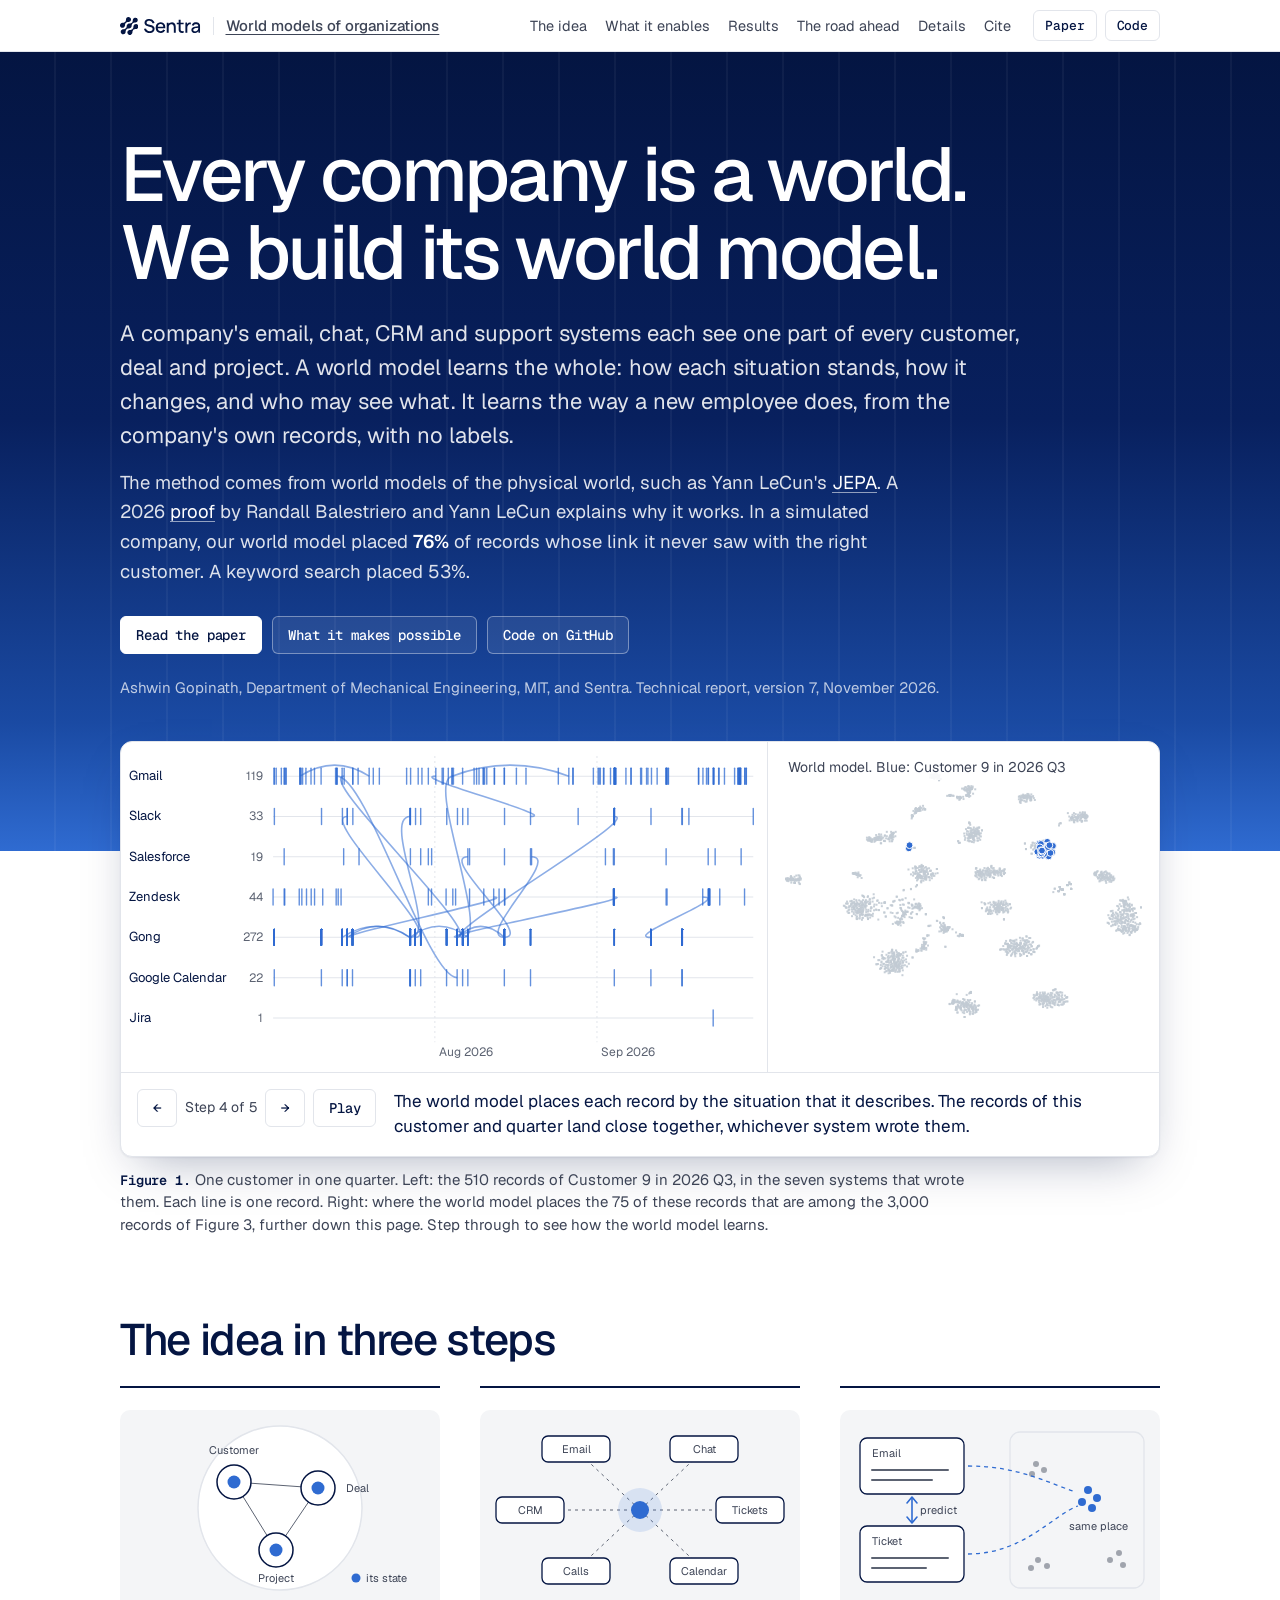
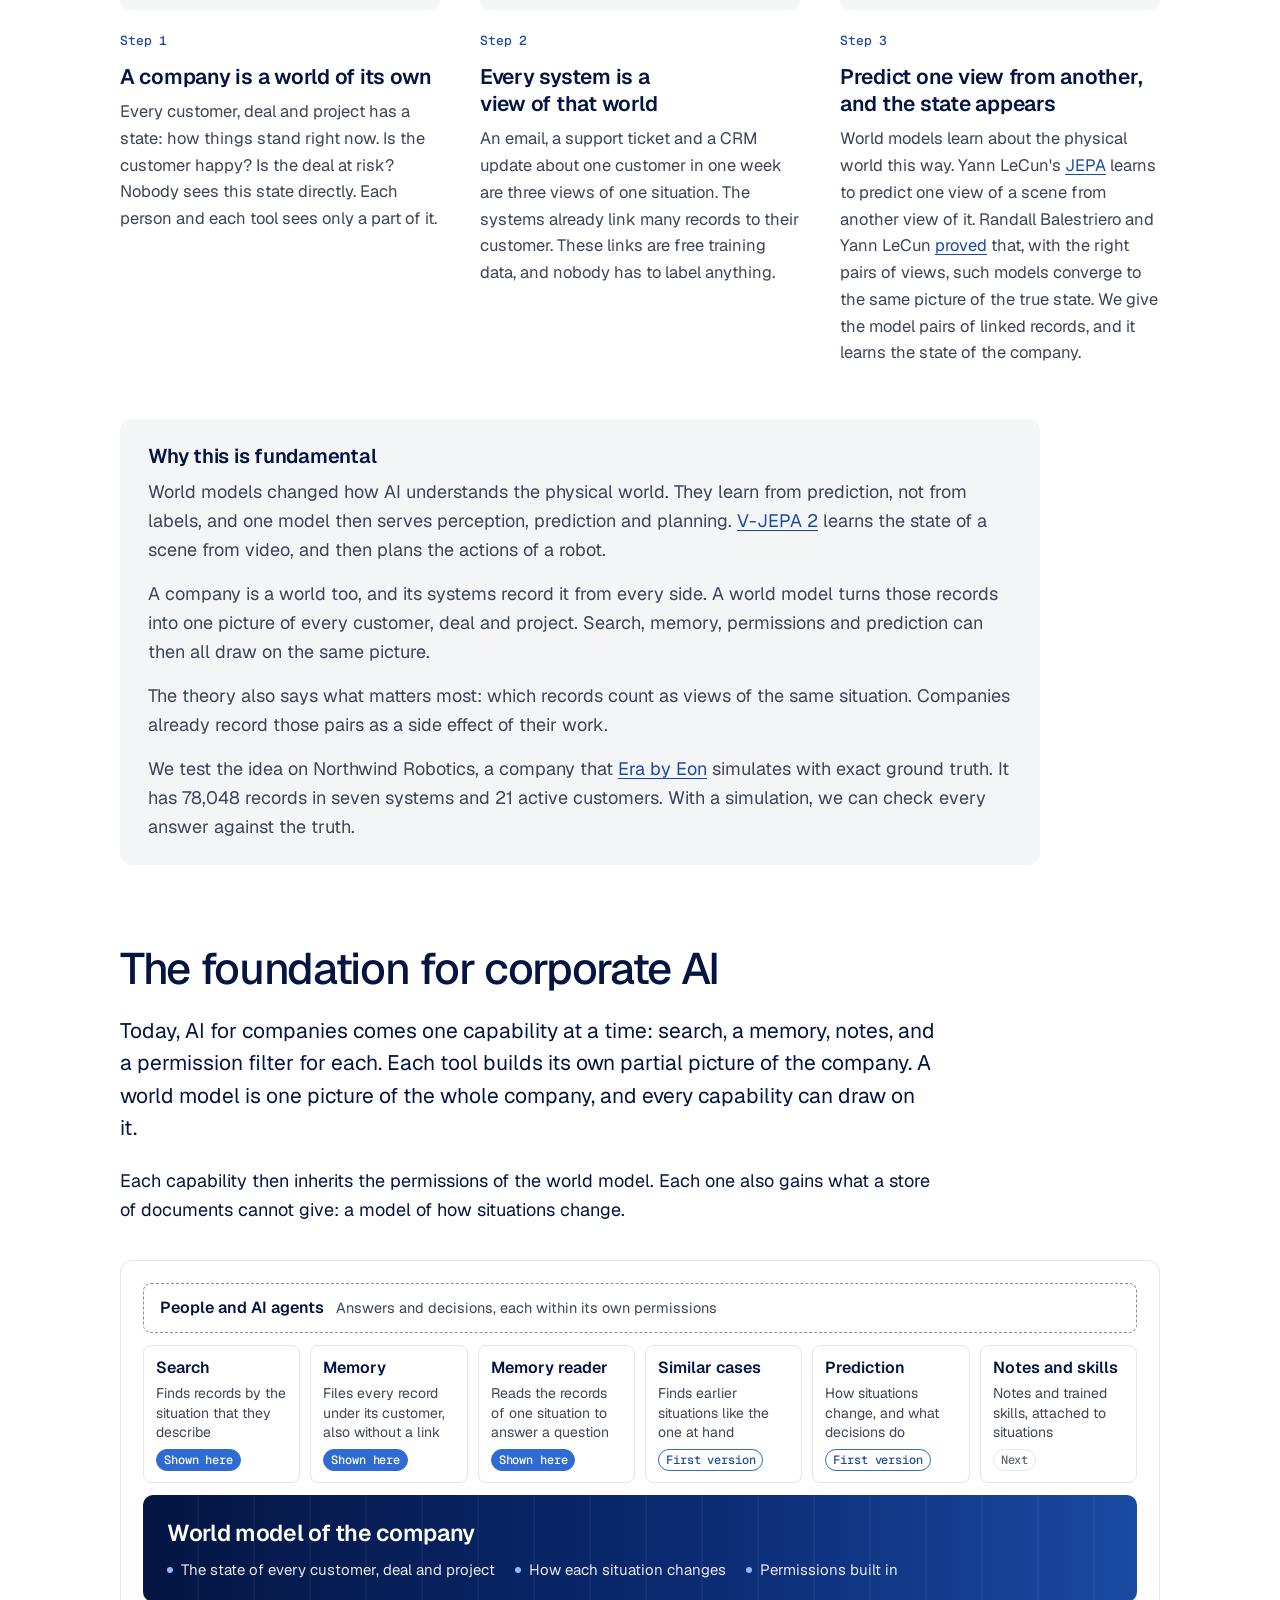
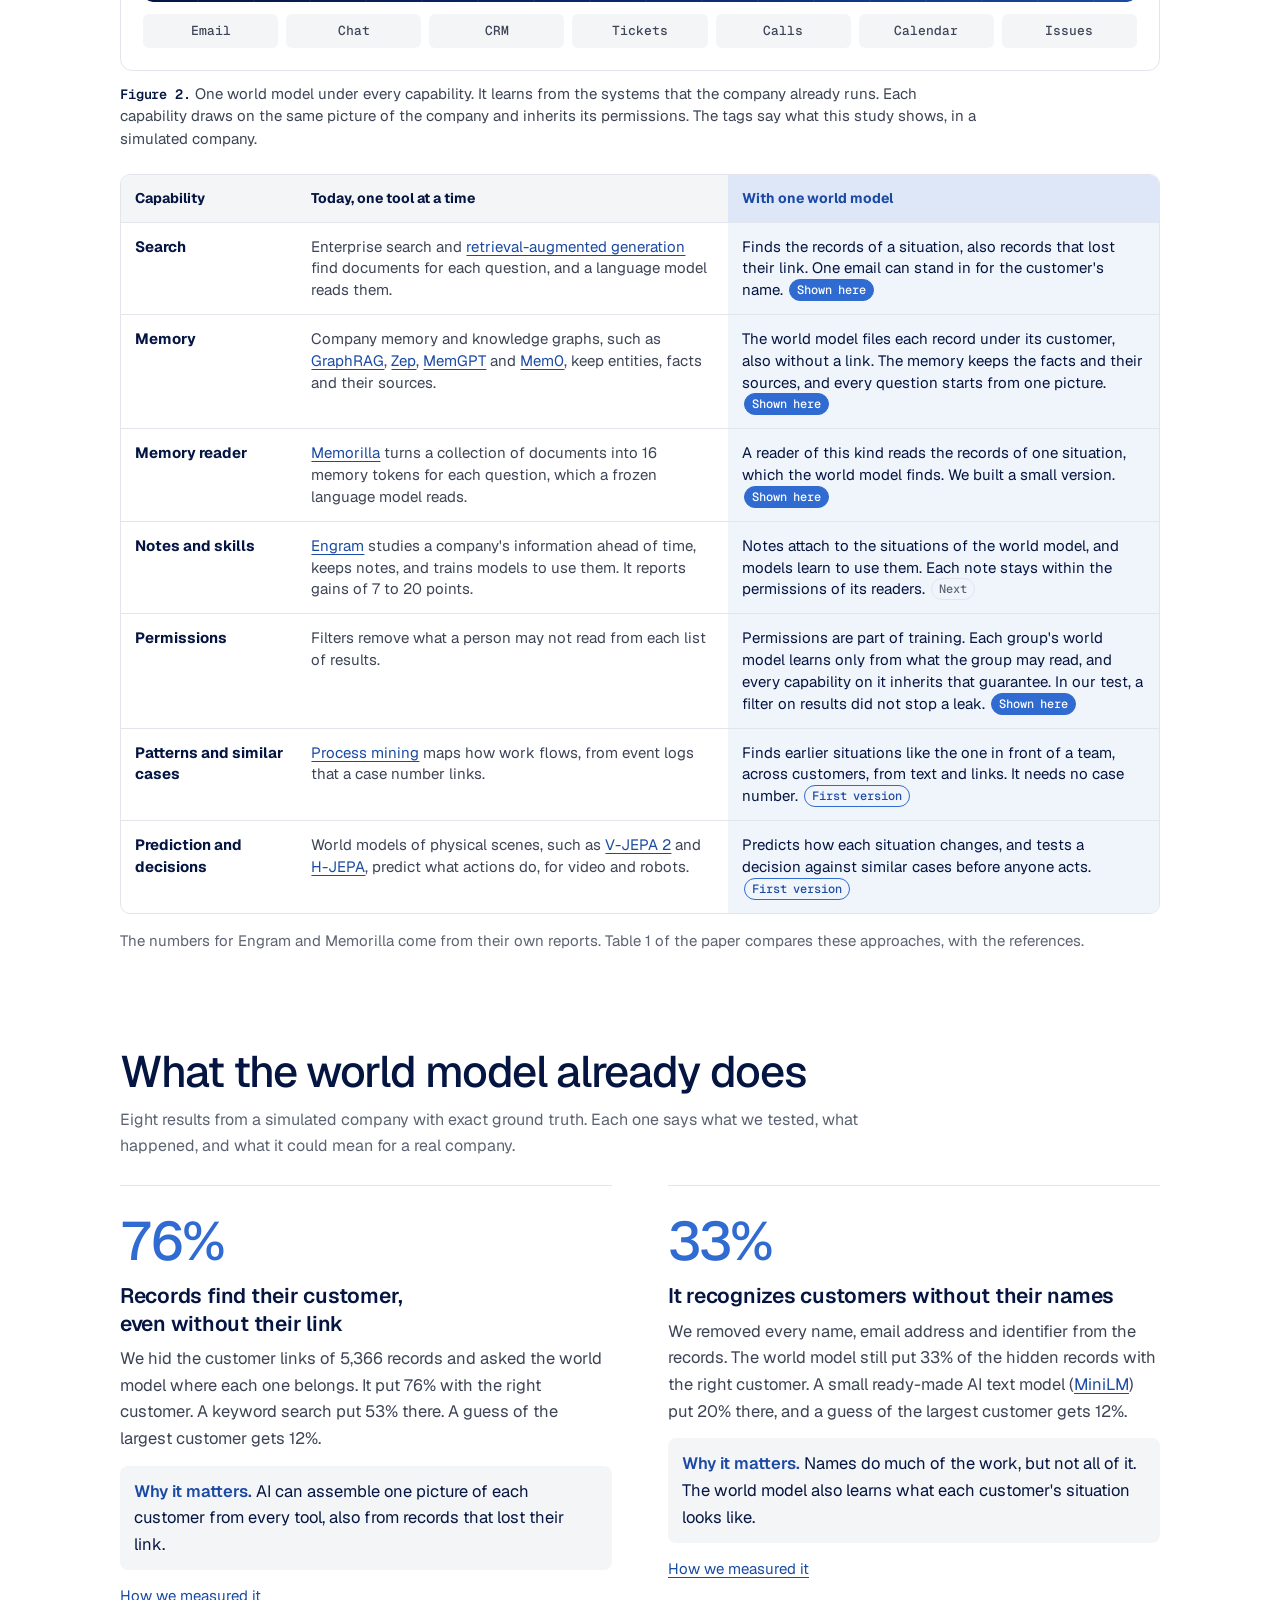
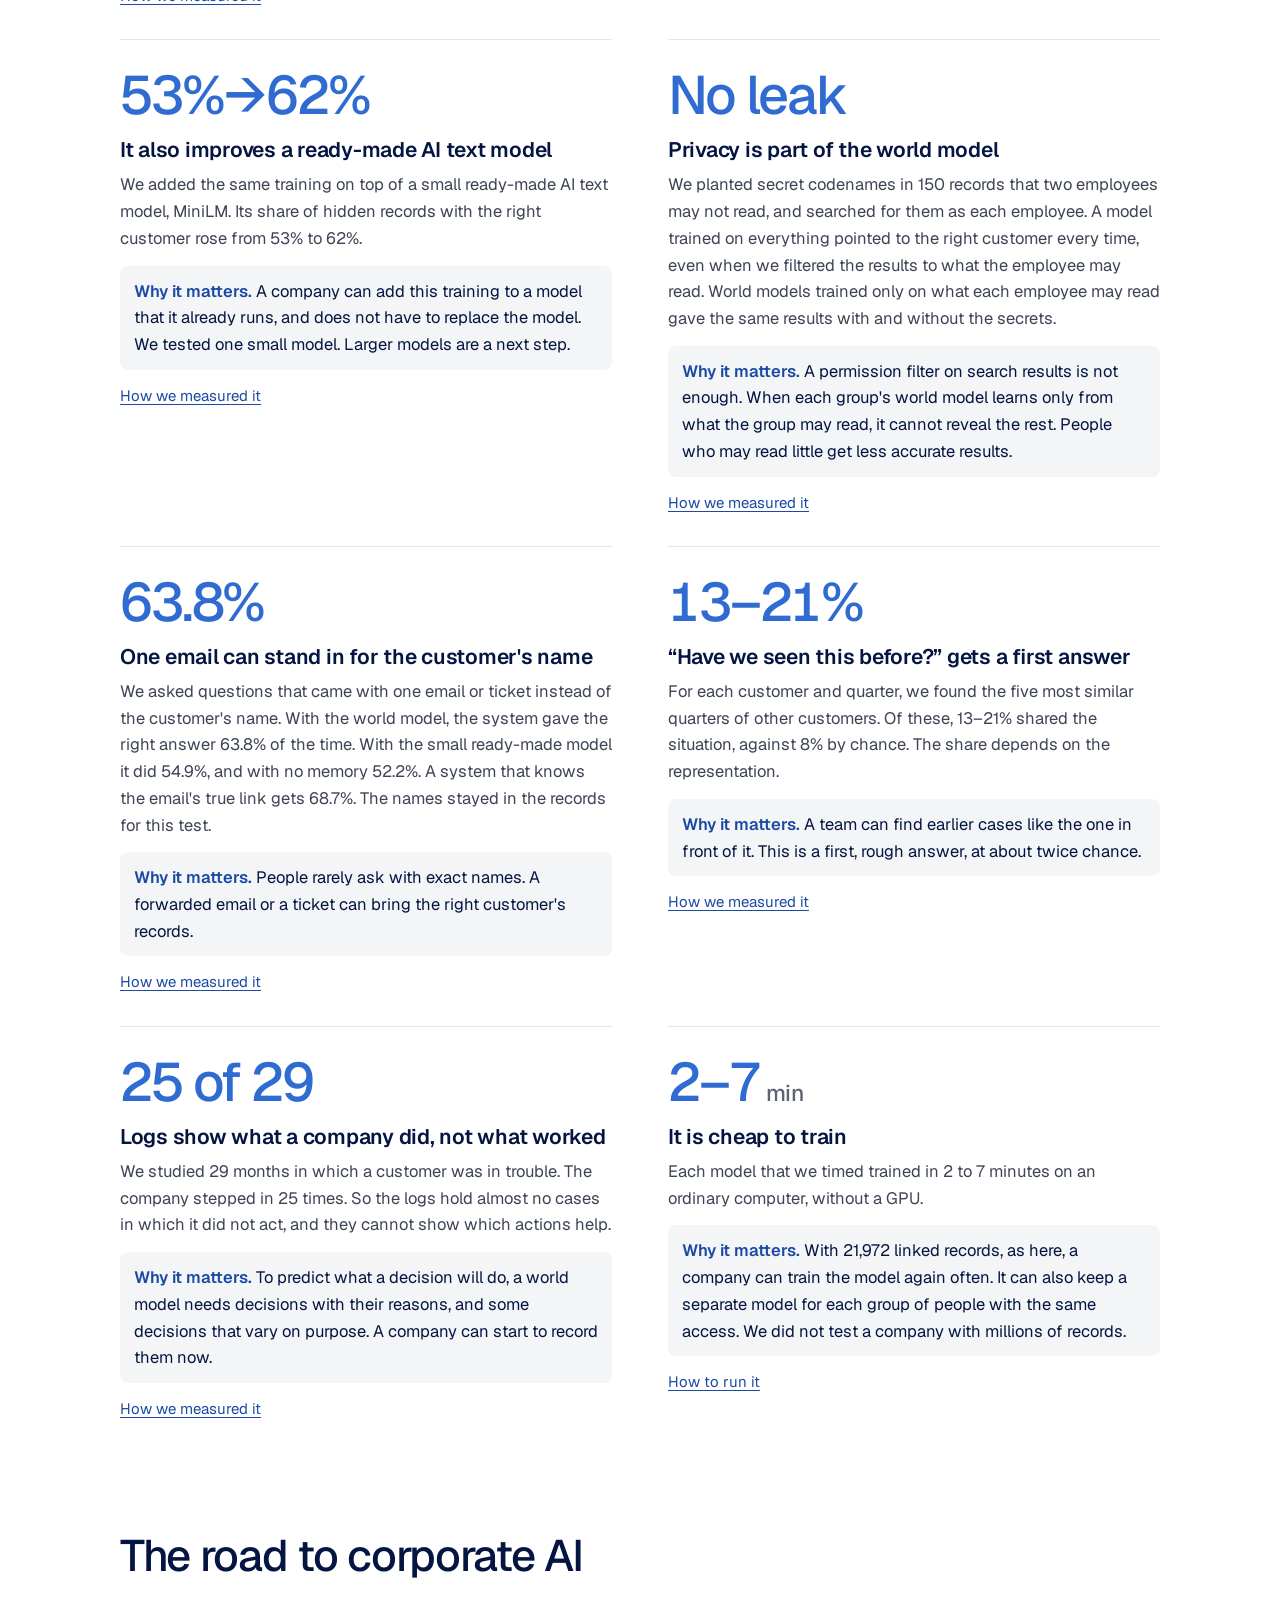
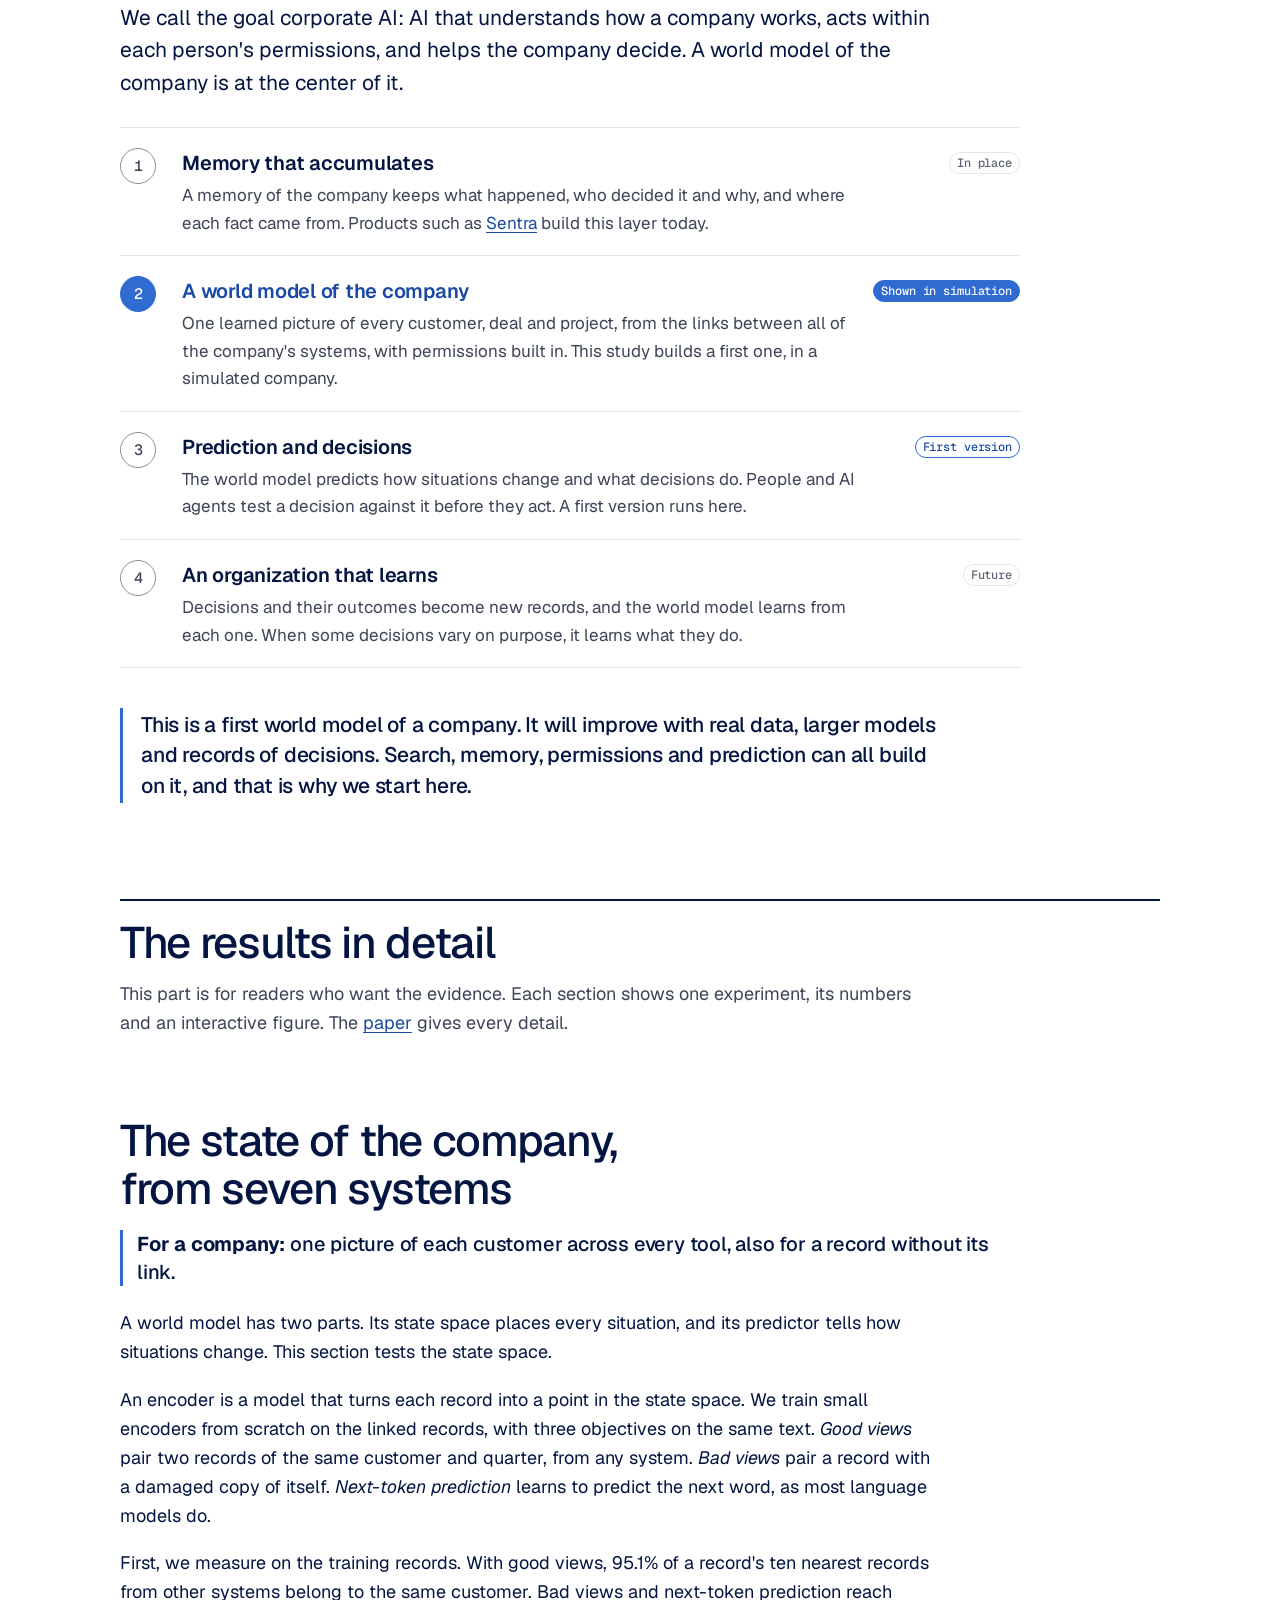
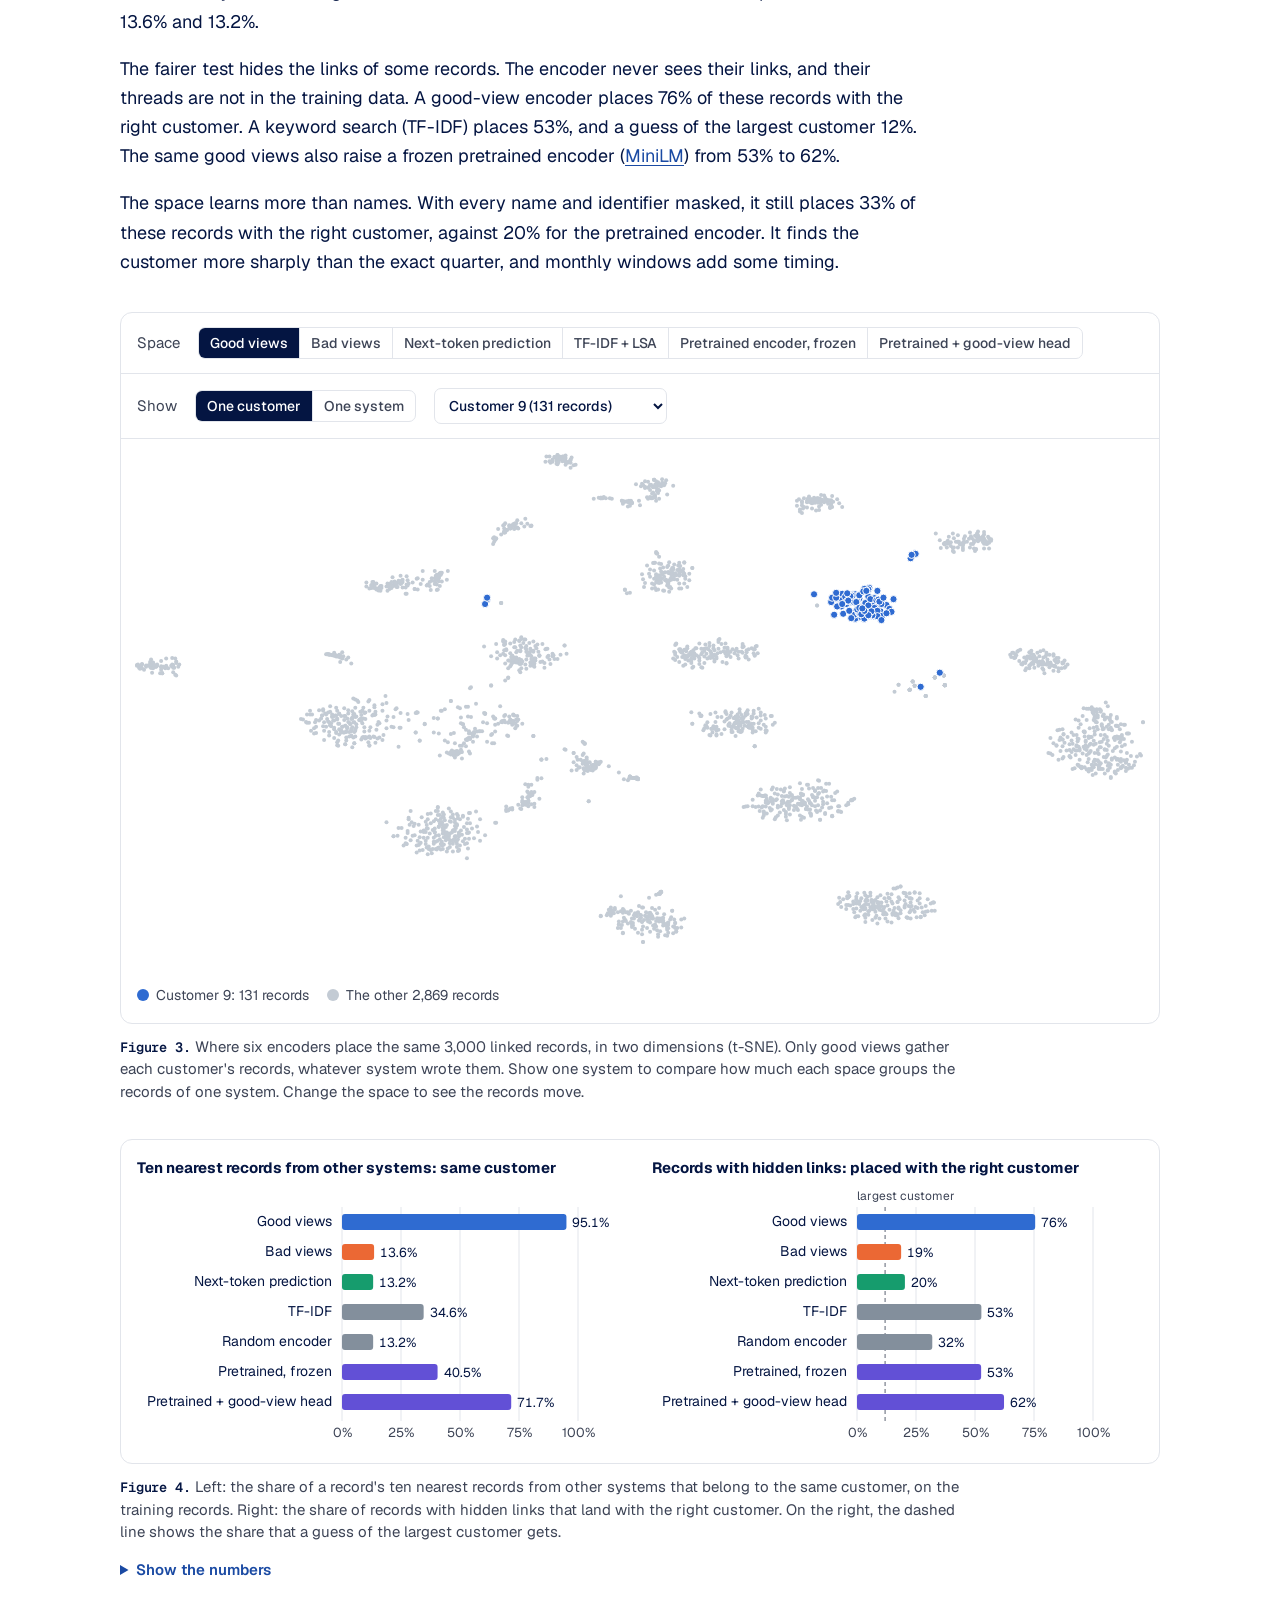
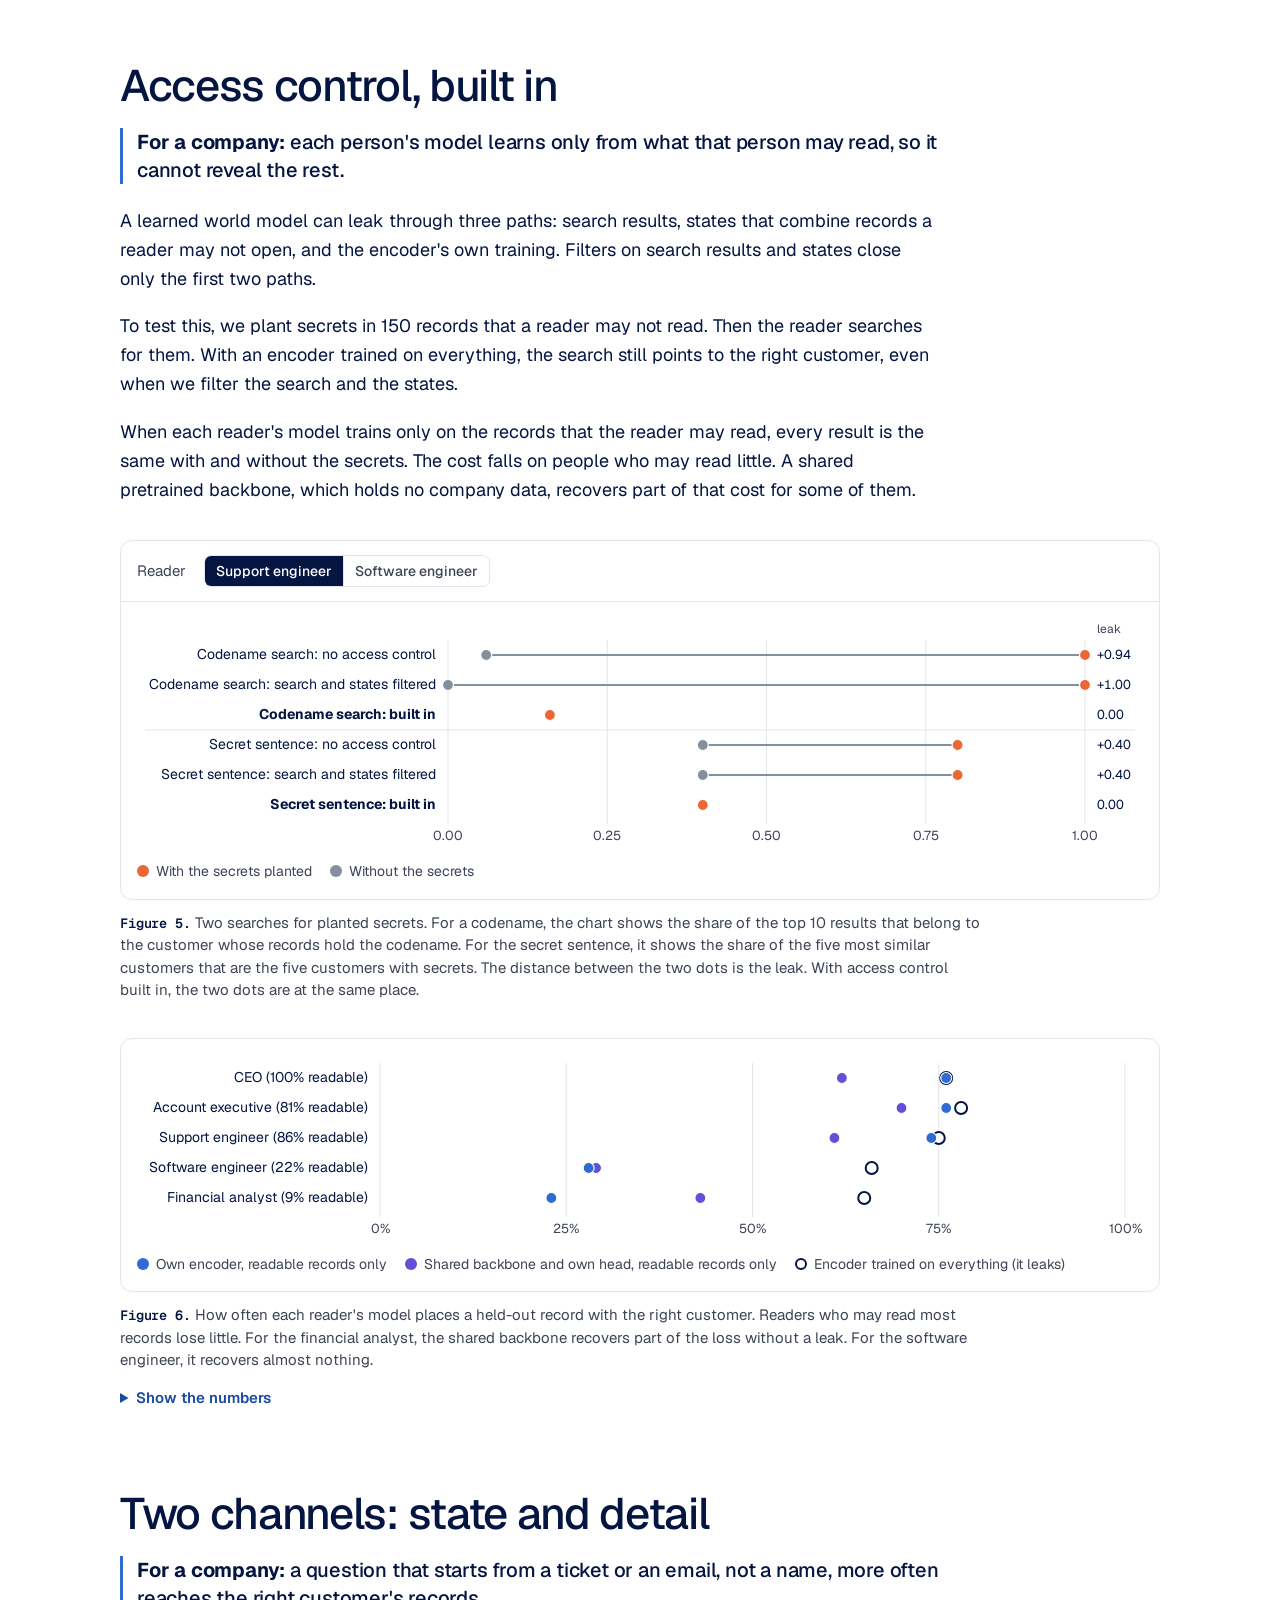
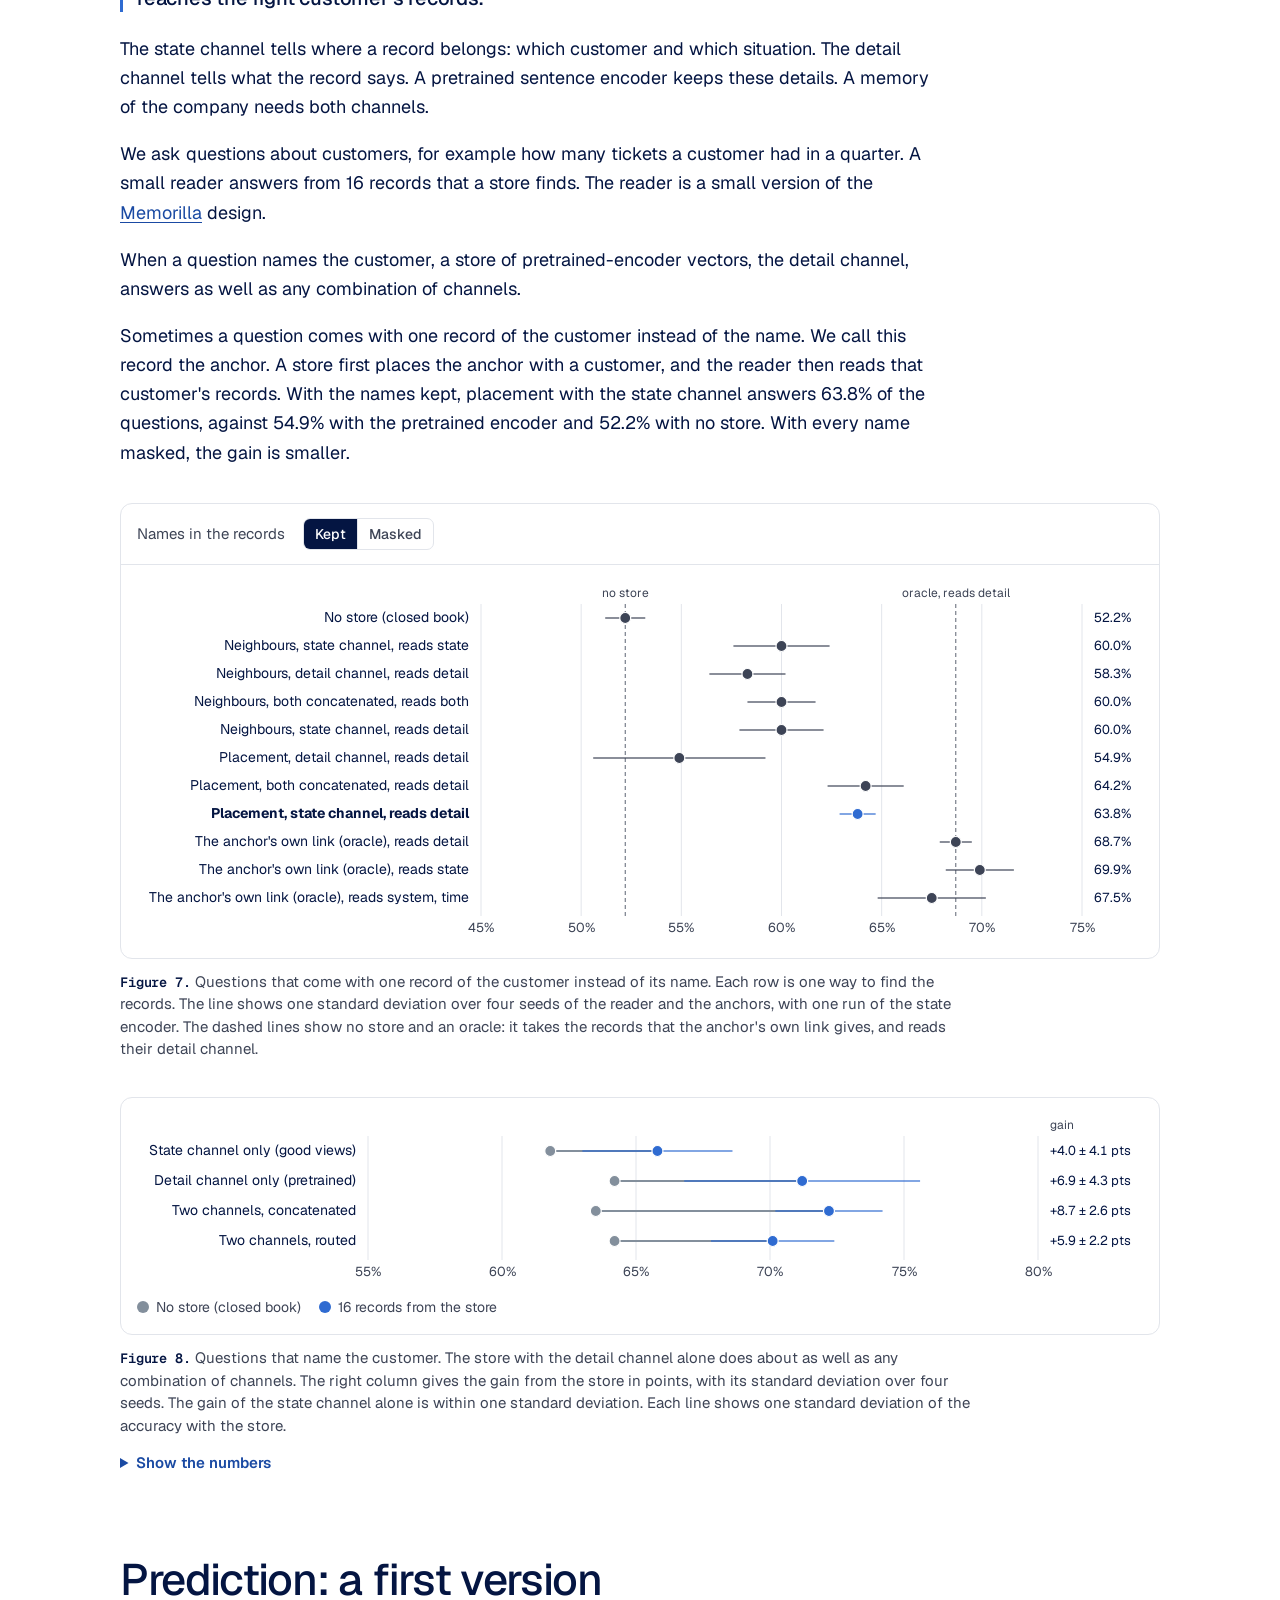
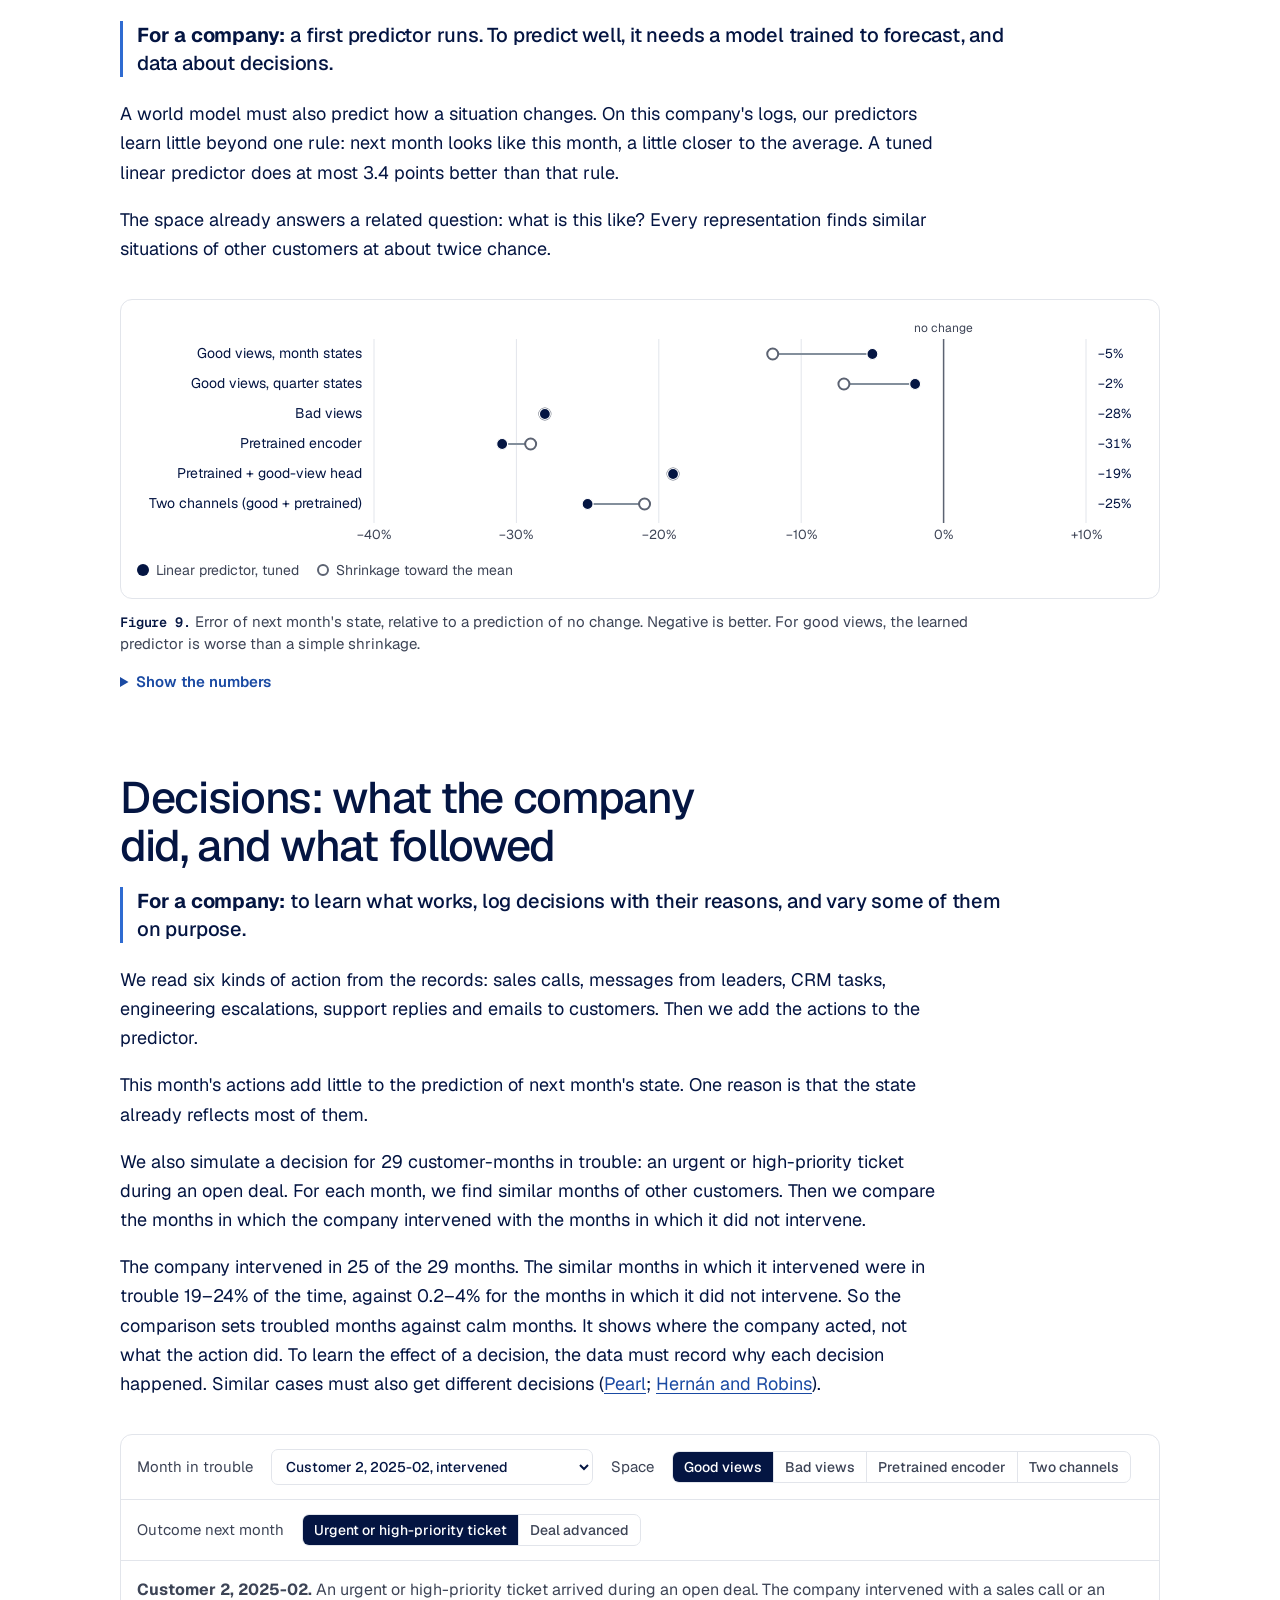
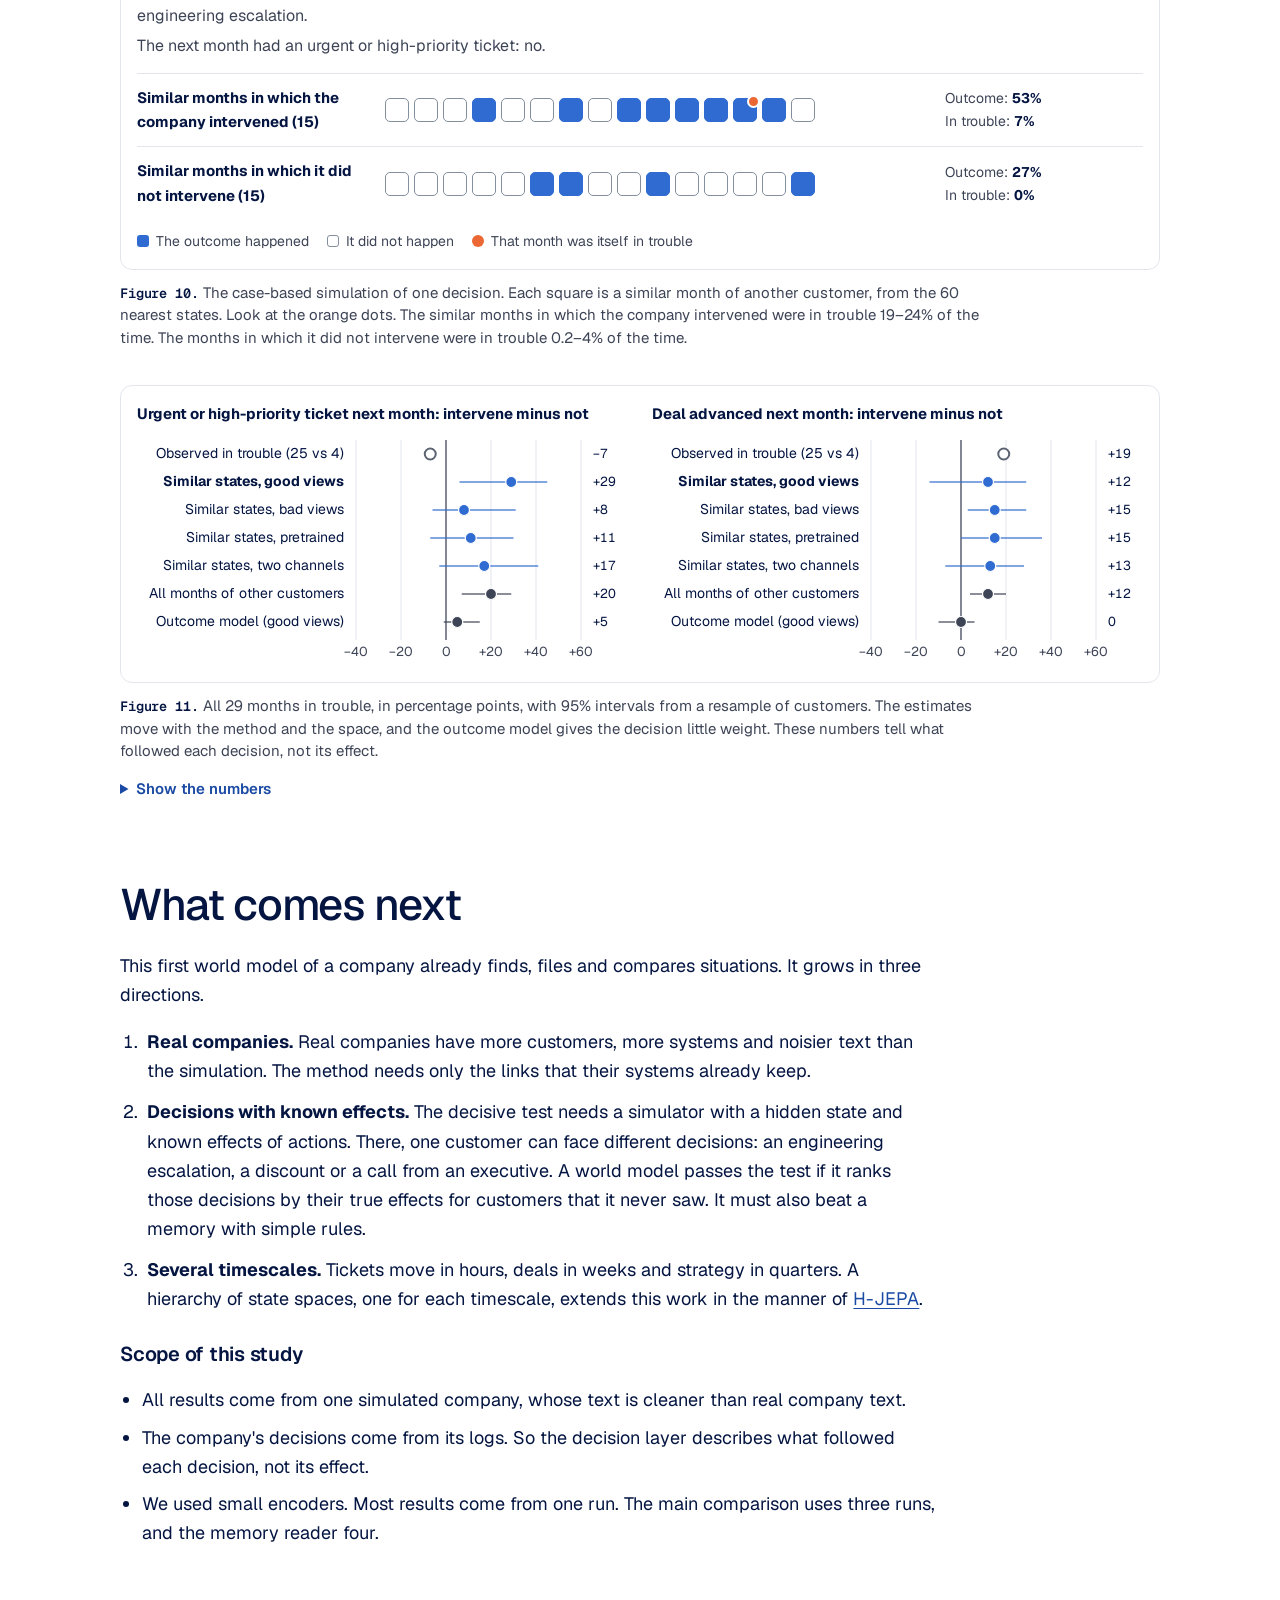
==== commit 273a5562: "Version 7 release: MIT affiliation, a reviewed paper, and one framing on the site and in the README " ====
--- a/website/index.html
+++ b/website/index.html
@@ -6,7 +6,7 @@
 <title>Every company is a world: world models of organizations</title>
 <meta name="description" content="Every company is a world. We build its world model: one learned picture of every customer, deal and project, from the links that the company's systems already keep, with permissions built in.">
 <meta property="og:title" content="Every company is a world. We build its world model.">
-<meta property="og:description" content="Research from Sentra: a world model of the company, learned from the links between its systems, with permissions built in.">
+<meta property="og:description" content="Ashwin Gopinath (MIT and Sentra): a world model of the company, learned from the links between its systems, with permissions built in.">
 <meta property="og:type" content="website">
 <meta property="og:url" content="https://niashwin.github.io/company-world-model/">
 <meta property="og:image" content="https://niashwin.github.io/company-world-model/assets/og.png">
@@ -57,7 +57,7 @@
         <a class="button" href="#enables">What it makes possible</a>
         <a class="button" href="https://github.com/niashwin/company-world-model">Code on GitHub</a>
       </div>
-      <p class="byline">Ashwin Gopinath, Sentra, San Francisco. Technical report, November 2026.</p>
+      <p class="byline">Ashwin Gopinath, Department of Mechanical Engineering, MIT, and Sentra. Technical report, version 7, November 2026.</p>
     </div>
   </div>
   <div class="hero-figure">
@@ -150,7 +150,7 @@
     <p>World models changed how AI understands the physical world. They learn from prediction, not from labels, and one model then serves perception, prediction and planning. <a href="https://arxiv.org/abs/2506.09985">V-JEPA 2</a> learns the state of a scene from video, and then plans the actions of a robot.</p>
     <p>A company is a world too, and its systems record it from every side. A world model turns those records into one picture of every customer, deal and project. Search, memory, permissions and prediction can then all draw on the same picture.</p>
     <p>The theory also says what matters most: which records count as views of the same situation. Companies already record those pairs as a side effect of their work.</p>
-    <p>We test the idea on Northwind Robotics, a company that <a href="https://arxiv.org/abs/2609.09853">Era by Eon</a> simulates with exact ground truth. It has 78,048 records in seven systems, and 21 customers. With a simulation, we can check every answer against the truth.</p>
+    <p>We test the idea on Northwind Robotics, a company that <a href="https://arxiv.org/abs/2609.09853">Era by Eon</a> simulates with exact ground truth. It has 78,048 records in seven systems and 21 active customers. With a simulation, we can check every answer against the truth.</p>
   </div>
 </section>
 
@@ -167,7 +167,7 @@
         <li><b>Search</b><span>Finds records by the situation that they describe</span><i class="tag shown">Shown here</i></li>
         <li><b>Memory</b><span>Files every record under its customer, also without a link</span><i class="tag shown">Shown here</i></li>
         <li><b>Memory reader</b><span>Reads the records of one situation to answer a question</span><i class="tag shown">Shown here</i></li>
-        <li><b>Similar cases</b><span>Finds earlier situations like the one at hand</span><i class="tag shown">Shown here</i></li>
+        <li><b>Similar cases</b><span>Finds earlier situations like the one at hand</span><i class="tag first">First version</i></li>
         <li><b>Prediction</b><span>How situations change, and what decisions do</span><i class="tag first">First version</i></li>
         <li><b>Notes and skills</b><span>Notes and trained skills, attached to situations</span><i class="tag next">Next</i></li>
       </ul>
@@ -186,11 +186,11 @@
     <thead><tr><th scope="col">Capability</th><th scope="col">Today, one tool at a time</th><th scope="col">With one world model</th></tr></thead>
     <tbody>
       <tr><th scope="row">Search</th><td data-label="Today">Enterprise search and <a href="https://proceedings.neurips.cc/paper/2020/hash/6b493230205f780e1bc26945df7481e5-Abstract.html">retrieval-augmented generation</a> find documents for each question, and a language model reads them.</td><td data-label="With one world model">Finds the records of a situation, also records that lost their link. One email can stand in for the customer's name. <i class="tag shown">Shown here</i></td></tr>
-      <tr><th scope="row">Memory</th><td data-label="Today">Company memory and knowledge graphs, such as <a href="https://arxiv.org/abs/2404.16130">GraphRAG</a>, <a href="https://arxiv.org/abs/2501.13956">Zep</a>, <a href="https://arxiv.org/abs/2310.08560">MemGPT</a> and <a href="https://doi.org/10.3233/FAIA251160">Mem0</a>, keep entities, facts and their sources.</td><td data-label="With one world model">The world model files each record under its customer and quarter, also without a link. The memory keeps the facts and their sources, and every question starts from one picture. <i class="tag shown">Shown here</i></td></tr>
+      <tr><th scope="row">Memory</th><td data-label="Today">Company memory and knowledge graphs, such as <a href="https://arxiv.org/abs/2404.16130">GraphRAG</a>, <a href="https://arxiv.org/abs/2501.13956">Zep</a>, <a href="https://arxiv.org/abs/2310.08560">MemGPT</a> and <a href="https://doi.org/10.3233/FAIA251160">Mem0</a>, keep entities, facts and their sources.</td><td data-label="With one world model">The world model files each record under its customer, also without a link. The memory keeps the facts and their sources, and every question starts from one picture. <i class="tag shown">Shown here</i></td></tr>
       <tr><th scope="row">Memory reader</th><td data-label="Today"><a href="https://arxiv.org/abs/2610.21375">Memorilla</a> turns a collection of documents into 16 memory tokens for each question, which a frozen language model reads.</td><td data-label="With one world model">A reader of this kind reads the records of one situation, which the world model finds. We built a small version. <i class="tag shown">Shown here</i></td></tr>
       <tr><th scope="row">Notes and skills</th><td data-label="Today"><a href="https://engram.com/blog/learning-in-a-world-of-notes">Engram</a> studies a company's information ahead of time, keeps notes, and trains models to use them. It reports gains of 7 to 20 points.</td><td data-label="With one world model">Notes attach to the situations of the world model, and models learn to use them. Each note stays within the permissions of its readers. <i class="tag next">Next</i></td></tr>
       <tr><th scope="row">Permissions</th><td data-label="Today">Filters remove what a person may not read from each list of results.</td><td data-label="With one world model">Permissions are part of training. Each group's world model learns only from what the group may read, and every capability on it inherits that guarantee. In our test, a filter on results did not stop a leak. <i class="tag shown">Shown here</i></td></tr>
-      <tr><th scope="row">Patterns and similar cases</th><td data-label="Today"><a href="https://doi.org/10.1007/978-3-662-49851-4">Process mining</a> maps how work flows, from event logs that a case number links.</td><td data-label="With one world model">Finds earlier situations like the one in front of a team, across customers, from text and links. It needs no case number. <i class="tag shown">Shown here</i></td></tr>
+      <tr><th scope="row">Patterns and similar cases</th><td data-label="Today"><a href="https://doi.org/10.1007/978-3-662-49851-4">Process mining</a> maps how work flows, from event logs that a case number links.</td><td data-label="With one world model">Finds earlier situations like the one in front of a team, across customers, from text and links. It needs no case number. <i class="tag first">First version</i></td></tr>
       <tr><th scope="row">Prediction and decisions</th><td data-label="Today">World models of physical scenes, such as <a href="https://arxiv.org/abs/2506.09985">V-JEPA 2</a> and <a href="https://arxiv.org/abs/2610.06805">H-JEPA</a>, predict what actions do, for video and robots.</td><td data-label="With one world model">Predicts how each situation changes, and tests a decision against similar cases before anyone acts. <i class="tag first">First version</i></td></tr>
     </tbody>
   </table>
@@ -383,8 +383,8 @@
 </section>
 
 <section class="section" id="time">
-  <h2>Prediction is the next layer</h2>
-  <p class="takeaway"><b>For a company:</b> prediction is the next step. It needs a model trained to forecast, and data about decisions.</p>
+  <h2>Prediction: a first version</h2>
+  <p class="takeaway"><b>For a company:</b> a first predictor runs. To predict well, it needs a model trained to forecast, and data about decisions.</p>
   <div class="prose">
     <p>A world model must also predict how a situation changes. On this company's logs, our predictors learn little beyond one rule: next month looks like this month, a little closer to the average. A tuned linear predictor does at most 3.4 points better than that rule.</p>
     <p>The space already answers a related question: what is this like? Every representation finds similar situations of other customers at about twice chance.</p>
@@ -482,8 +482,7 @@
 <pre id="bibtex">@techreport{gopinath2026organizations,
   title       = {Toward World Models of Organizations: Every System Sees the Same Company},
   author      = {Gopinath, Ashwin},
-  institution = {Sentra},
-  address     = {San Francisco},
+  institution = {Massachusetts Institute of Technology and Sentra},
   year        = {2026},
   month       = nov,
   note        = {Version 7},
@@ -494,7 +493,7 @@
   <h3>References</h3>
   <p class="note">All 56 references of the paper, in the order of the paper. Each title links to the source.</p>
   <ol class="refs">
-    <li id="ref-lewis2020rag">P. Lewis, E. Perez, A. Piktus and others. <a href="https://proceedings.neurips.cc/paper/2020/hash/6b493230205f780e1bc26945df7481e5-Abstract.html">Retrieval-Augmented Generation for Knowledge-Intensive NLP Tasks</a>. Advances in Neural Information Processing Systems, 2020.</li>
+    <li id="ref-lewis2020rag">P. Lewis, E. Perez, A. Piktus and others. <a href="https://proceedings.neurips.cc/paper/2020/hash/6b493230205f780e1bc26945df7481e5-Abstract.html">Retrieval-Augmented Generation for Knowledge-Intensive NLP Tasks</a>. Advances in Neural Information Processing Systems (NeurIPS), 2020.</li>
     <li id="ref-ha2018world">D. Ha and J. Schmidhuber. <a href="https://arxiv.org/abs/1803.10122">World Models</a>. arXiv:1803.10122, 2018.</li>
     <li id="ref-lecun2022path">Y. LeCun. <a href="https://openreview.net/forum?id=BZ5a1r-kVsf">A Path Towards Autonomous Machine Intelligence</a>. OpenReview preprint, 2022.</li>
     <li id="ref-assran2025vjepa2">M. Assran, A. Bardes, D. Fan, Q. Garrido, R. Howes and others. <a href="https://arxiv.org/abs/2506.09985">V-JEPA 2: Self-Supervised Video Models Enable Understanding, Prediction and Planning</a>. arXiv:2506.09985, 2025.</li>
@@ -516,14 +515,14 @@
     <li id="ref-cai2024ehr">T. Cai, F. Huang, R. Nakada, L. Zhang and D. Zhou. <a href="https://doi.org/10.1080/01621459.2026.2698136">Contrastive Learning on Multimodal Analysis of Electronic Health Records</a>. Journal of the American Statistical Association, 2026.</li>
     <li id="ref-eon2026era">Eon. <a href="https://www.eon.io/blog/era-build-and-test-ai-agents">Meet Era: Simulated Companies to Benchmark Models and Eval Agents</a>. Blog post, 2026.</li>
     <li id="ref-reimers2019sbert">N. Reimers and I. Gurevych. <a href="https://doi.org/10.18653/v1/D19-1410">Sentence-BERT: Sentence Embeddings using Siamese BERT-Networks</a>. Proceedings of the 2019 Conference on Empirical Methods in Natural Language Processing and the 9th International Joint Conference on Natural Language Processing (EMNLP-IJCNLP), 2019.</li>
-    <li id="ref-wang2020minilm">W. Wang, F. Wei, L. Dong, H. Bao, N. Yang and M. Zhou. <a href="https://proceedings.neurips.cc/paper_files/paper/2020/hash/3f5ee243547dee91fbd053c1c4a845aa-Abstract.html">MiniLM: Deep Self-Attention Distillation for Task-Agnostic Compression of Pre-Trained Transformers</a>. Advances in Neural Information Processing Systems, 2020.</li>
+    <li id="ref-wang2020minilm">W. Wang, F. Wei, L. Dong, H. Bao, N. Yang and M. Zhou. <a href="https://proceedings.neurips.cc/paper_files/paper/2020/hash/3f5ee243547dee91fbd053c1c4a845aa-Abstract.html">MiniLM: Deep Self-Attention Distillation for Task-Agnostic Compression of Pre-Trained Transformers</a>. Advances in Neural Information Processing Systems (NeurIPS), 2020.</li>
     <li id="ref-tiwari2024ifc">T. Tiwari, S. Gururangan, C. Guo and others. <a href="https://www.usenix.org/conference/usenixsecurity24/presentation/tiwari">Information Flow Control in Machine Learning through Modular Model Architecture</a>. USENIX Security Symposium, 2024.</li>
     <li id="ref-pearl2009causality">J. Pearl. <a href="https://doi.org/10.1017/CBO9780511803161">Causality: Models, Reasoning, and Inference</a>. Cambridge University Press, 2009.</li>
     <li id="ref-hernan2020causal">M. A. Hernán and J. M. Robins. <a href="https://miguelhernan.org/whatifbook">Causal Inference: What If</a>. Chapman &amp; Hall/CRC, 2020.</li>
     <li id="ref-vanderaalst2016process">W. M. P. van der Aalst. <a href="https://doi.org/10.1007/978-3-662-49851-4">Process Mining: Data Science in Action</a>. Springer, 2016.</li>
     <li id="ref-vanderaalst2019object">W. M. P. van der Aalst. <a href="https://doi.org/10.1007/978-3-030-30446-1_1">Object-Centric Process Mining: Dealing with Divergence and Convergence in Event Data</a>. Software Engineering and Formal Methods (SEFM), 2019.</li>
     <li id="ref-haochen2021spectral">J. Z. HaoChen, C. Wei, A. Gaidon and T. Ma. <a href="https://proceedings.neurips.cc/paper_files/paper/2021/hash/27debb435021eb68b3965290b5e24c49-Abstract.html">Provable Guarantees for Self-Supervised Deep Learning with Spectral Contrastive Loss</a>. Advances in Neural Information Processing Systems (NeurIPS), 2021.</li>
-    <li id="ref-khosla2020supcon">P. Khosla, P. Teterwak, C. Wang and others. <a href="https://proceedings.neurips.cc/paper_files/paper/2020/hash/d89a66c7c80a29b1bdbab0f2a1a94af8-Abstract.html">Supervised Contrastive Learning</a>. Advances in Neural Information Processing Systems, 2020.</li>
+    <li id="ref-khosla2020supcon">P. Khosla, P. Teterwak, C. Wang and others. <a href="https://proceedings.neurips.cc/paper_files/paper/2020/hash/d89a66c7c80a29b1bdbab0f2a1a94af8-Abstract.html">Supervised Contrastive Learning</a>. Advances in Neural Information Processing Systems (NeurIPS), 2020.</li>
     <li id="ref-schonemann1966procrustes">P. H. Schönemann. <a href="https://doi.org/10.1007/BF02289451">A Generalized Solution of the Orthogonal Procrustes Problem</a>. Psychometrika, 1966.</li>
     <li id="ref-yu2024samecompany">D. Yu, Z. Liu and H. He. <a href="https://doi.org/10.18653/v1/2025.findings-acl.946">Same Company, Same Signal: The Role of Identity in Earnings Call Transcripts</a>. Findings of the Association for Computational Linguistics: ACL 2025.</li>
     <li id="ref-zhang2022metadata">Y. Zhang, Z. Shen, C.-H. Wu and others. <a href="https://doi.org/10.1145/3485447.3512174">Metadata-Induced Contrastive Learning for Zero-Shot Multi-Label Text Classification</a>. Proceedings of the ACM Web Conference 2022.</li>
@@ -537,7 +536,7 @@
     <li id="ref-maiorca2023latent">V. Maiorca, L. Moschella, A. Norelli, M. Fumero, F. Locatello and E. Rodolà. <a href="https://proceedings.neurips.cc/paper_files/paper/2023/hash/ad5fa03c906ca15905144ca3fbf2a768-Abstract.html">Latent Space Translation via Semantic Alignment</a>. Advances in Neural Information Processing Systems (NeurIPS), 2023.</li>
     <li id="ref-nosaka2024collaboration">K. Nosaka, Y. Suetake, Y. Takano and A. Yoshise. <a href="https://doi.org/10.1016/j.compeleceng.2026.111192">Data Collaboration Analysis with Orthonormal Basis Selection and Alignment</a>. Computers and Electrical Engineering, 2026.</li>
     <li id="ref-hamilton2016diachronic">W. L. Hamilton, J. Leskovec and D. Jurafsky. <a href="https://doi.org/10.18653/v1/P16-1141">Diachronic Word Embeddings Reveal Statistical Laws of Semantic Change</a>. Annual Meeting of the Association for Computational Linguistics (ACL), 2016.</li>
-    <li id="ref-vonkugelgen2021content">J. von Kügelgen, Y. Sharma, L. Gresele and others. <a href="https://arxiv.org/abs/2106.04619">Self-Supervised Learning with Data Augmentations Provably Isolates Content from Style</a>. Advances in Neural Information Processing Systems (NeurIPS), 2021.</li>
+    <li id="ref-vonkugelgen2021content">J. von Kügelgen, Y. Sharma, L. Gresele and others. <a href="https://proceedings.neurips.cc/paper/2021/hash/8929c70f8d710e412d38da624b21c3c8-Abstract.html">Self-Supervised Learning with Data Augmentations Provably Isolates Content from Style</a>. Advances in Neural Information Processing Systems (NeurIPS), 2021.</li>
     <li id="ref-shen2020bct">Y. Shen, Y. Xiong, W. Xia and S. Soatto. <a href="https://doi.org/10.1109/CVPR42600.2020.00640">Towards Backward-Compatible Representation Learning</a>. IEEE/CVF Conference on Computer Vision and Pattern Recognition (CVPR), 2020.</li>
     <li id="ref-maystre2025procrustes">L. Maystre and others. <a href="https://arxiv.org/abs/2510.13406">When Embedding Models Meet: Procrustes Bounds and Applications</a>. arXiv:2510.13406, 2025.</li>
     <li id="ref-vejendla2025drift">H. Vejendla. <a href="https://doi.org/10.18653/v1/2025.emnlp-main.805">Drift-Adapter: A Practical Approach to Near Zero-Downtime Embedding Model Upgrades in Vector Databases</a>. Proceedings of the 2025 Conference on Empirical Methods in Natural Language Processing (EMNLP), 2025.</li>
@@ -557,7 +556,7 @@
 <footer>
   <div class="section">
     <span class="brandline"><a href="https://www.sentra.app" aria-label="Sentra"><svg class="mark" viewBox="0 0 20.4139 20" aria-hidden="true"><use href="#sentra-mark"/></svg><svg class="wordmark" viewBox="0 0 63.7002 15.8828" aria-hidden="true"><use href="#sentra-word"/></svg></a></span>
-    <span>&#169; 2026 Ashwin Gopinath, Sentra. Code under the MIT license. The data comes from Era by Eon and is not in the repository.</span>
+    <span>&#169; 2026 Ashwin Gopinath. Contact: <a href="mailto:agopi@mit.edu">agopi@mit.edu</a>, <a href="mailto:ashwin@sentra.app">ashwin@sentra.app</a>. Code under the MIT License. The data comes from Era by Eon and is not in the repository.</span>
     <span><a href="https://github.com/niashwin/company-world-model">GitHub</a></span>
   </div>
 </footer>
--- a/website/assets/site.css
+++ b/website/assets/site.css
@@ -394,6 +394,7 @@
 .f-wm b { display: block; font-family: var(--font-display); font-weight: 600; font-size: 23px; letter-spacing: -0.015em; }
 .f-wm ul { list-style: none; margin: 6px 0 0; padding: 0; display: flex; flex-wrap: wrap; gap: 4px 20px; font-size: 15px;
   color: rgba(255, 255, 255, 0.9); }
+.f-wm li { padding-left: 14px; text-indent: -14px; }
 .f-wm li::before { content: ""; display: inline-block; width: 6px; height: 6px; border-radius: 50%; background: #8fb9ff;
   margin-right: 8px; vertical-align: 2px; }
 ul.f-sys { list-style: none; margin: 0; padding: 0; display: flex; flex-wrap: wrap; gap: 8px; }
@@ -457,8 +458,10 @@
 
 /* ---------------------------------------------------------------- footer */
 footer .brandline { display: flex; align-items: center; gap: 14px; color: var(--ink); }
-footer .brandline svg { height: 20px; width: auto; display: block; }
-footer .brandline a { color: var(--ink); display: inline-flex; }
+footer .brandline svg { width: auto; display: block; }
+footer .brandline svg.mark { height: 18px; }
+footer .brandline svg.wordmark { height: 14px; }
+footer .brandline a { color: var(--ink); display: inline-flex; align-items: center; gap: 6px; }
 .section-head { max-width: var(--wide); margin: 0 auto; padding: 96px var(--gutter) 0; }
 .section-head .rule-line { border-top: 2px solid var(--ink); padding-top: 18px; }
 .section-head h2 { margin-bottom: 12px; }
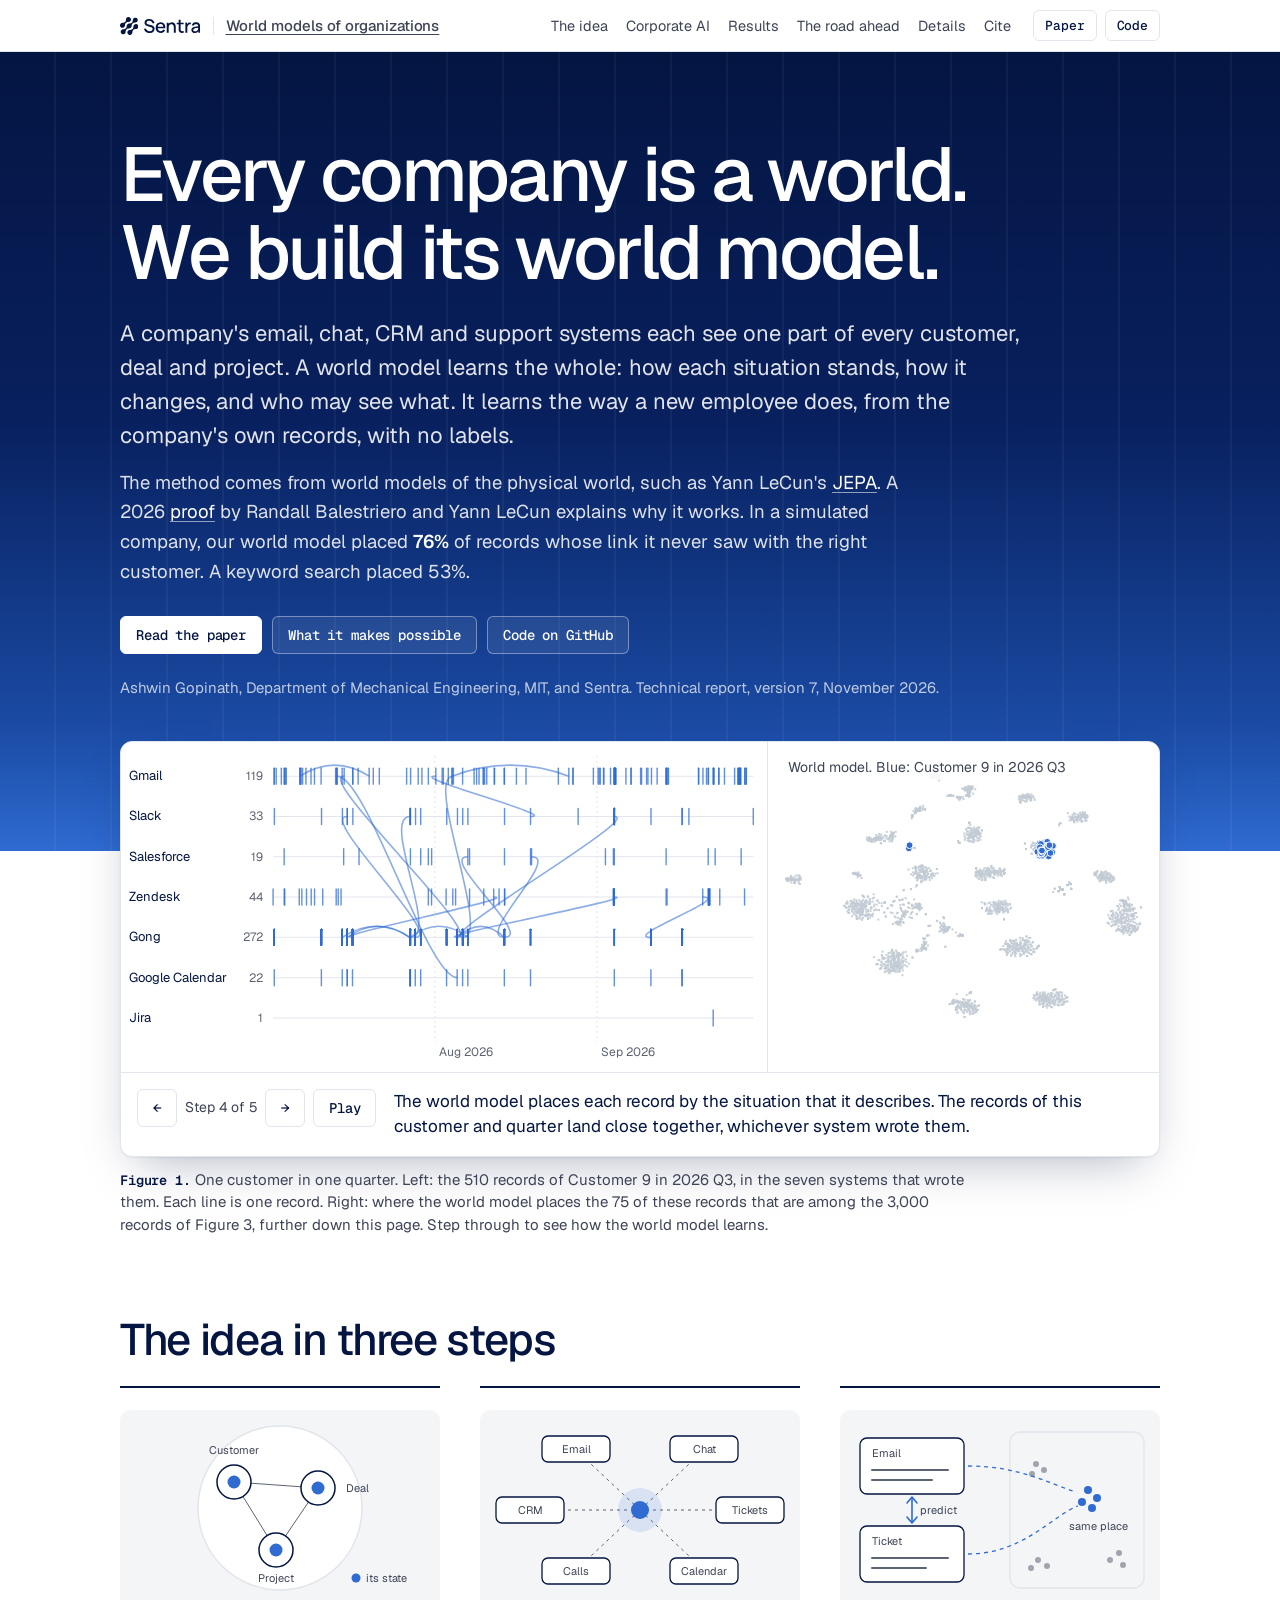
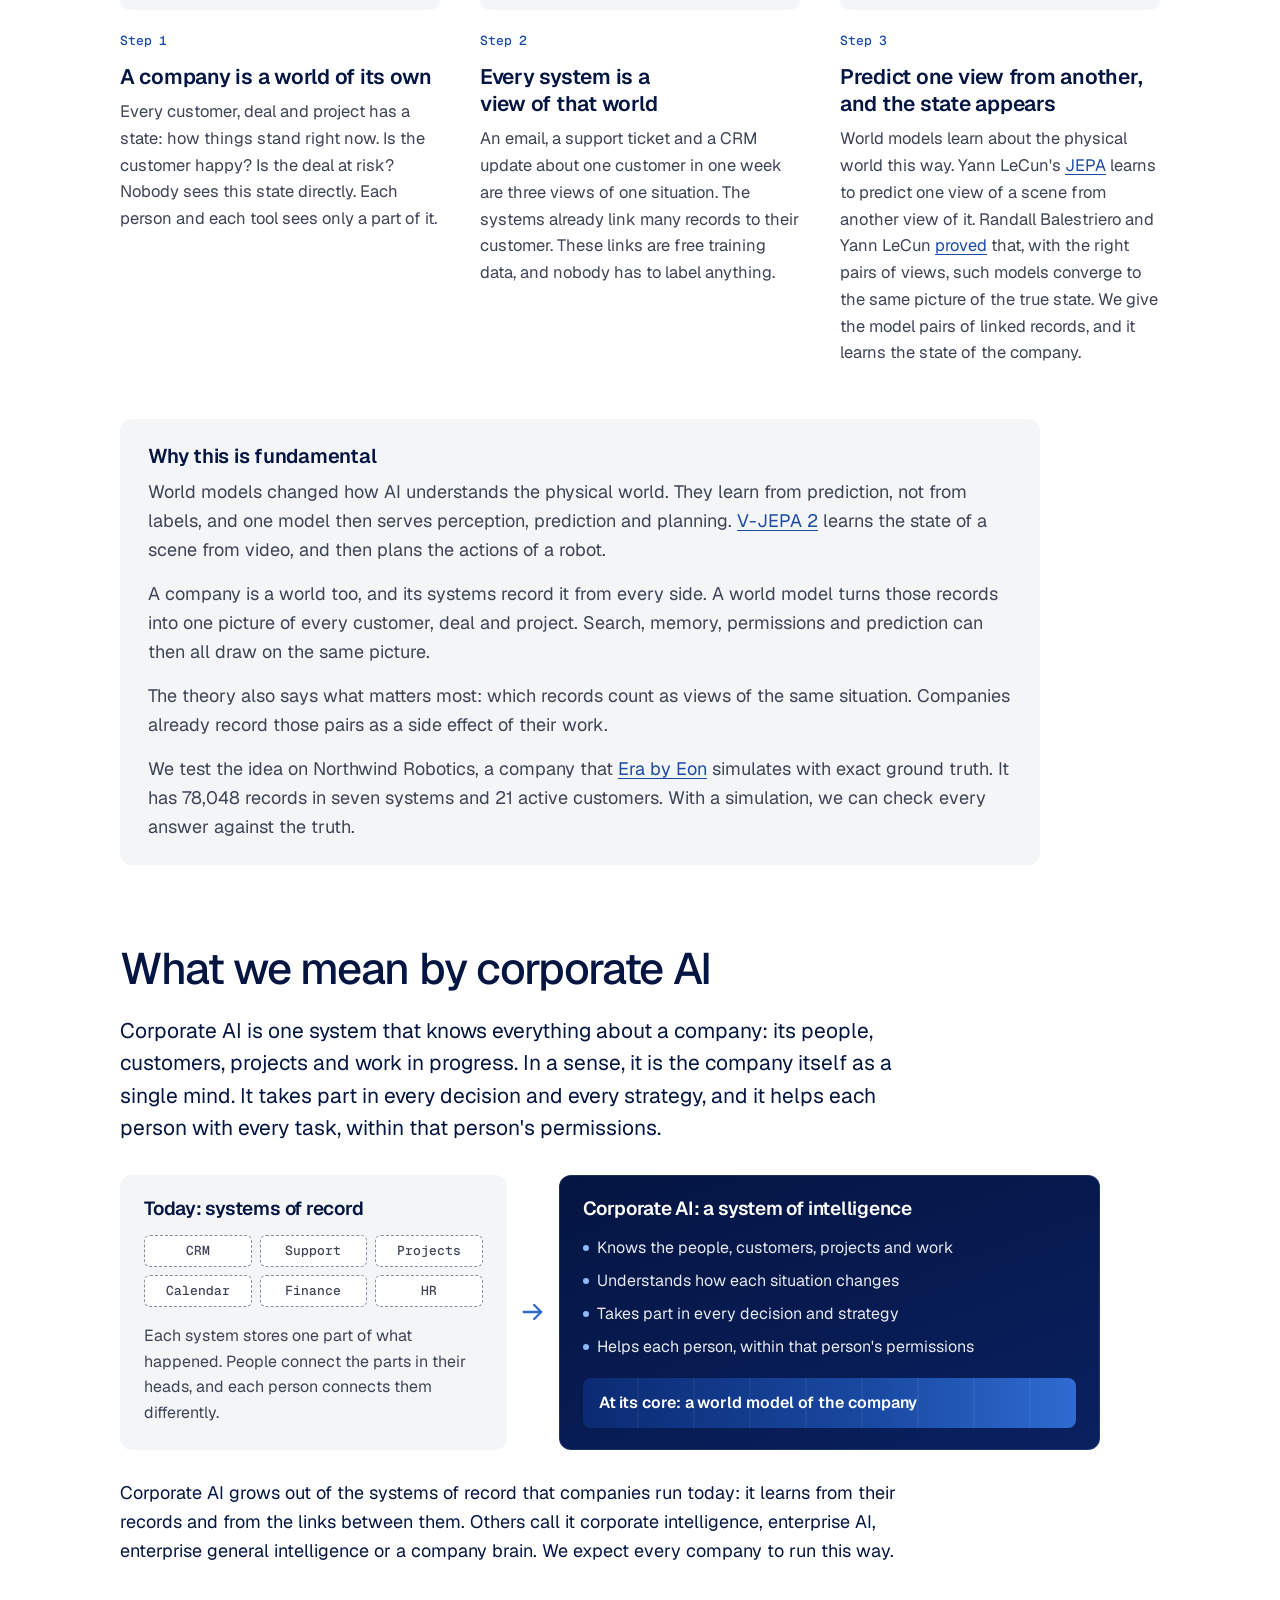
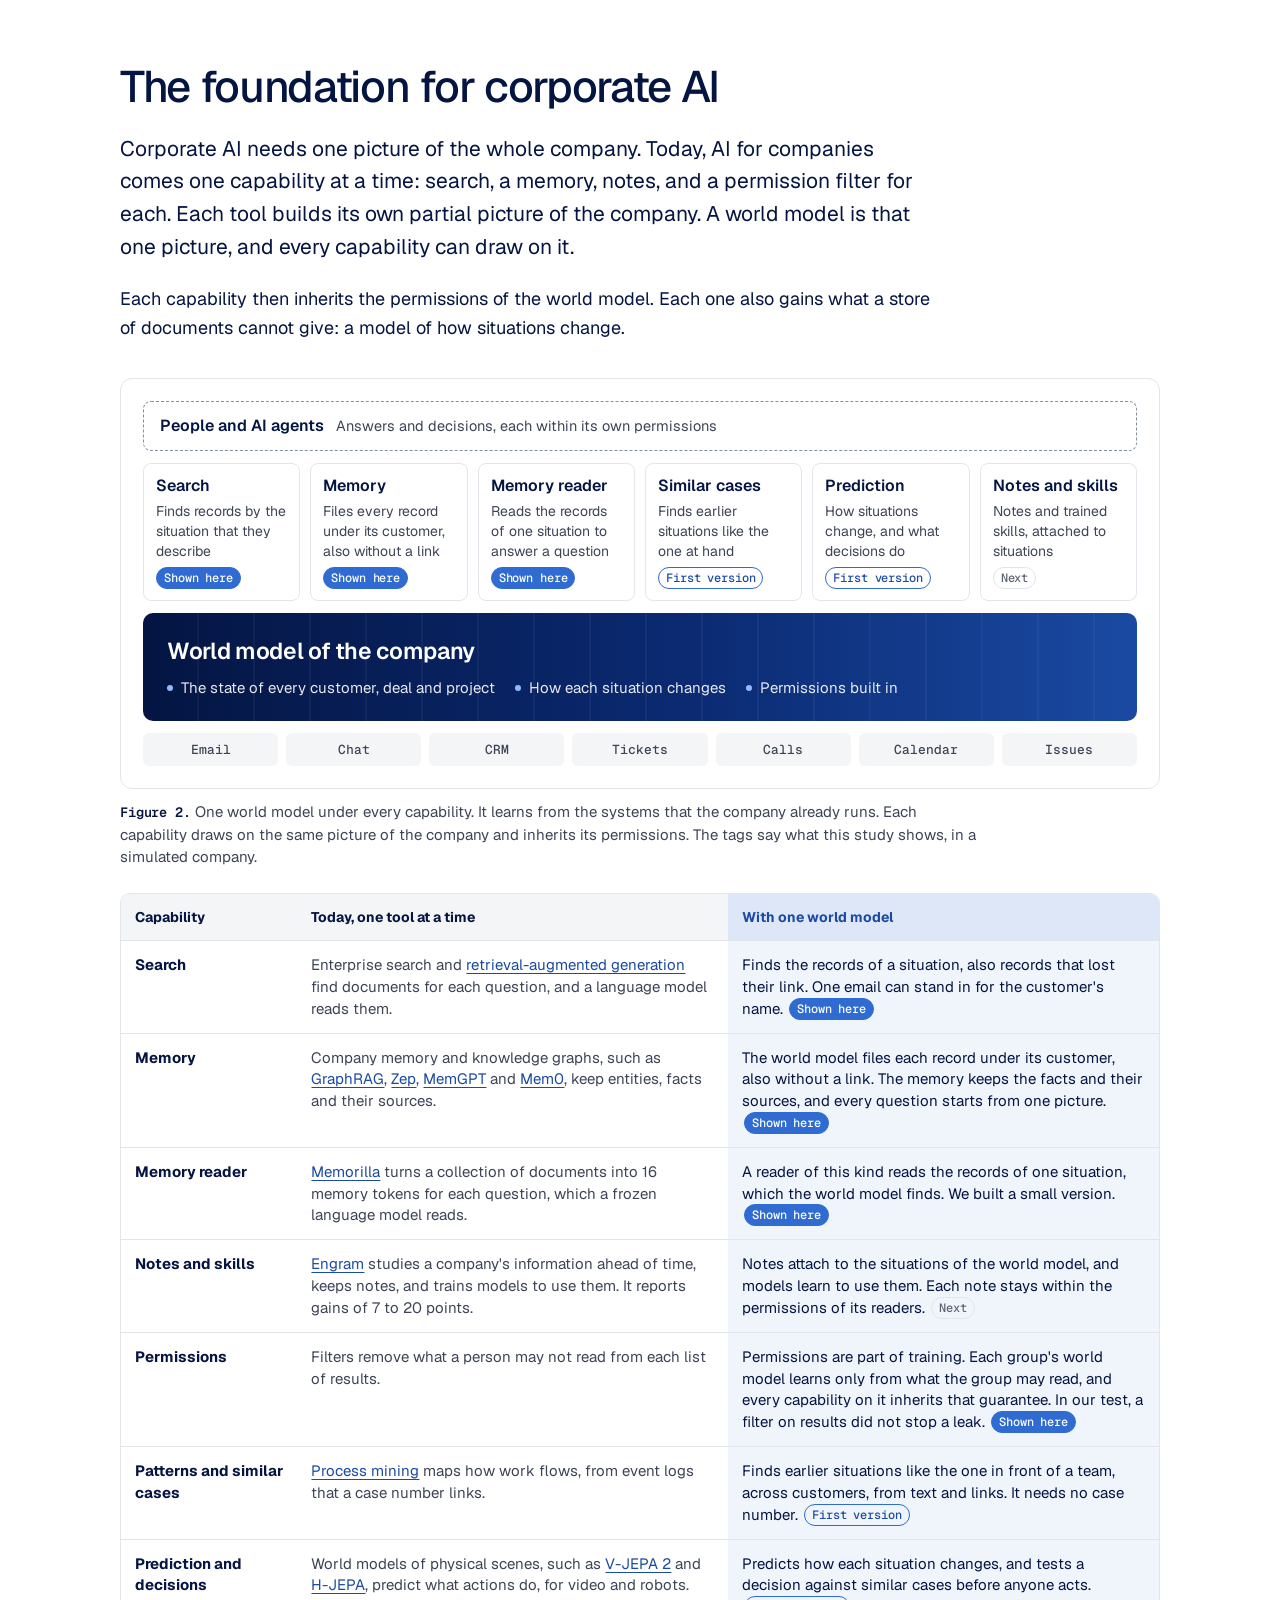
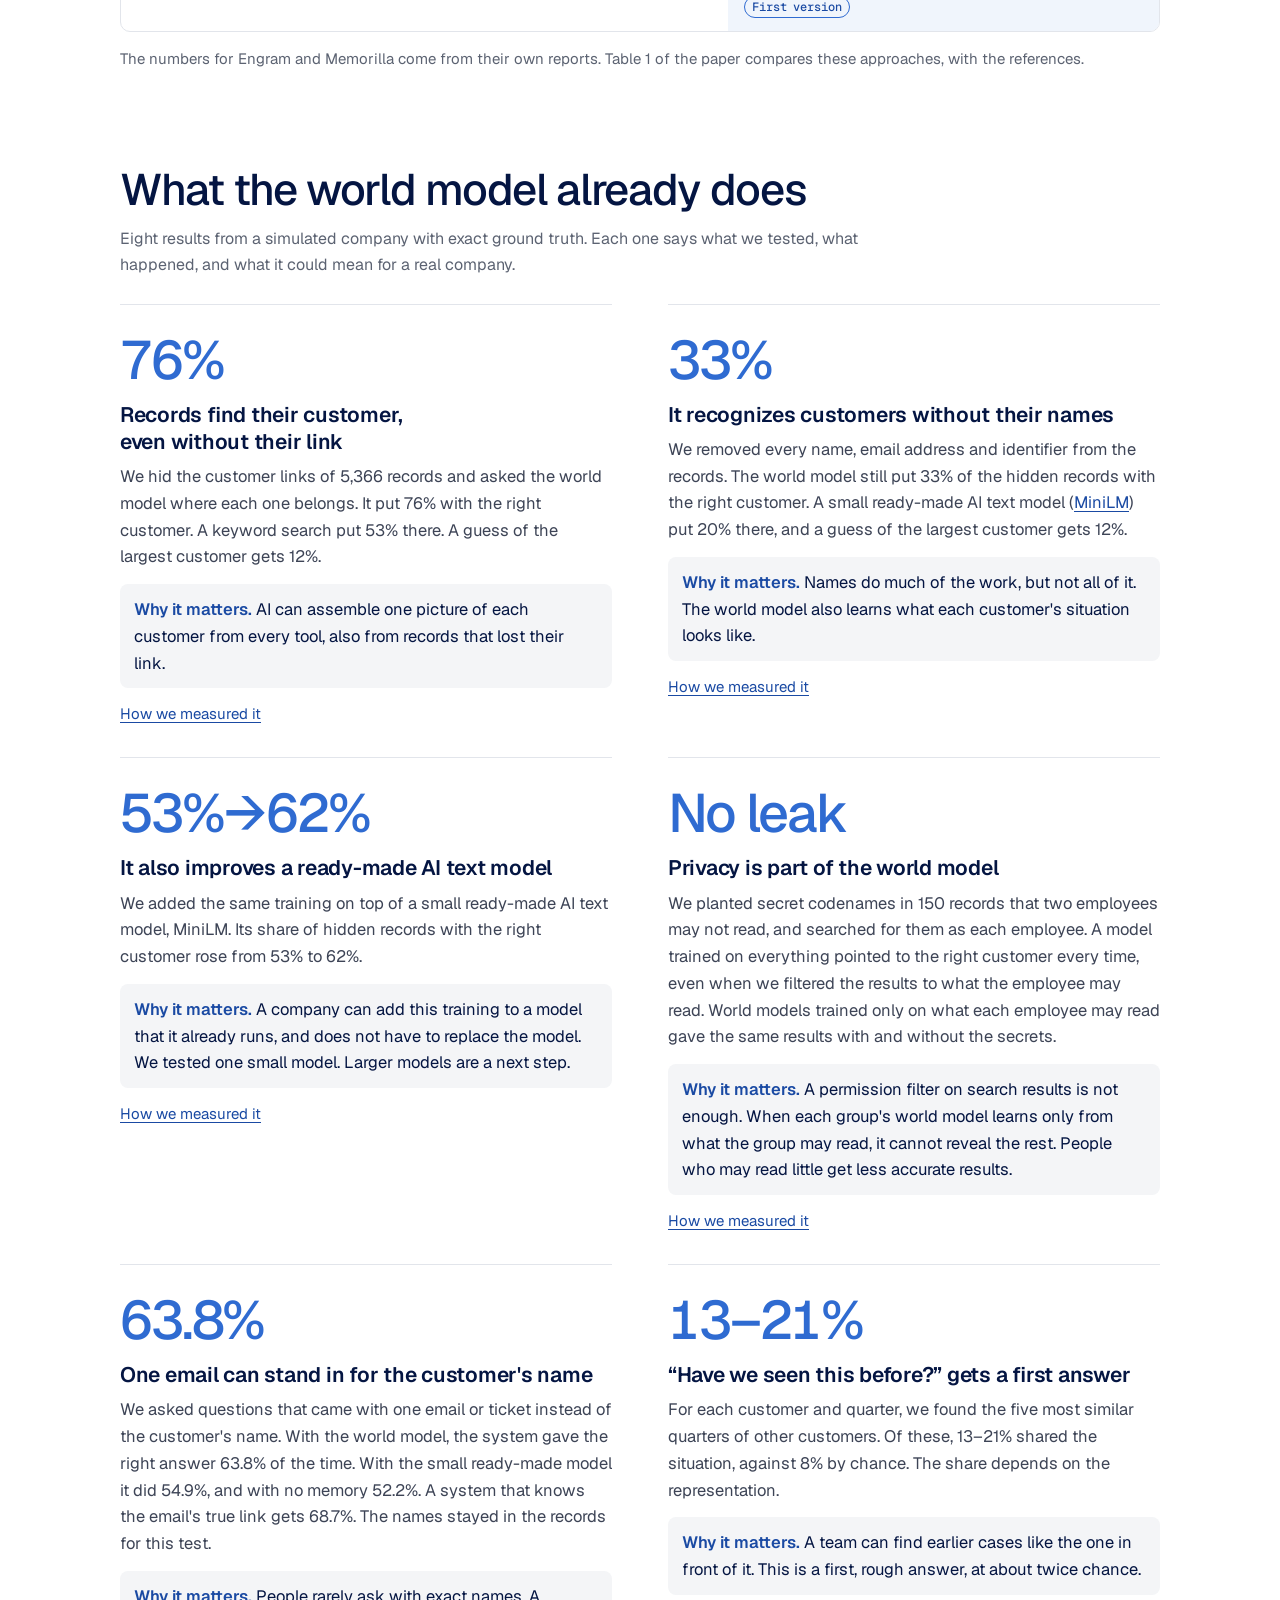
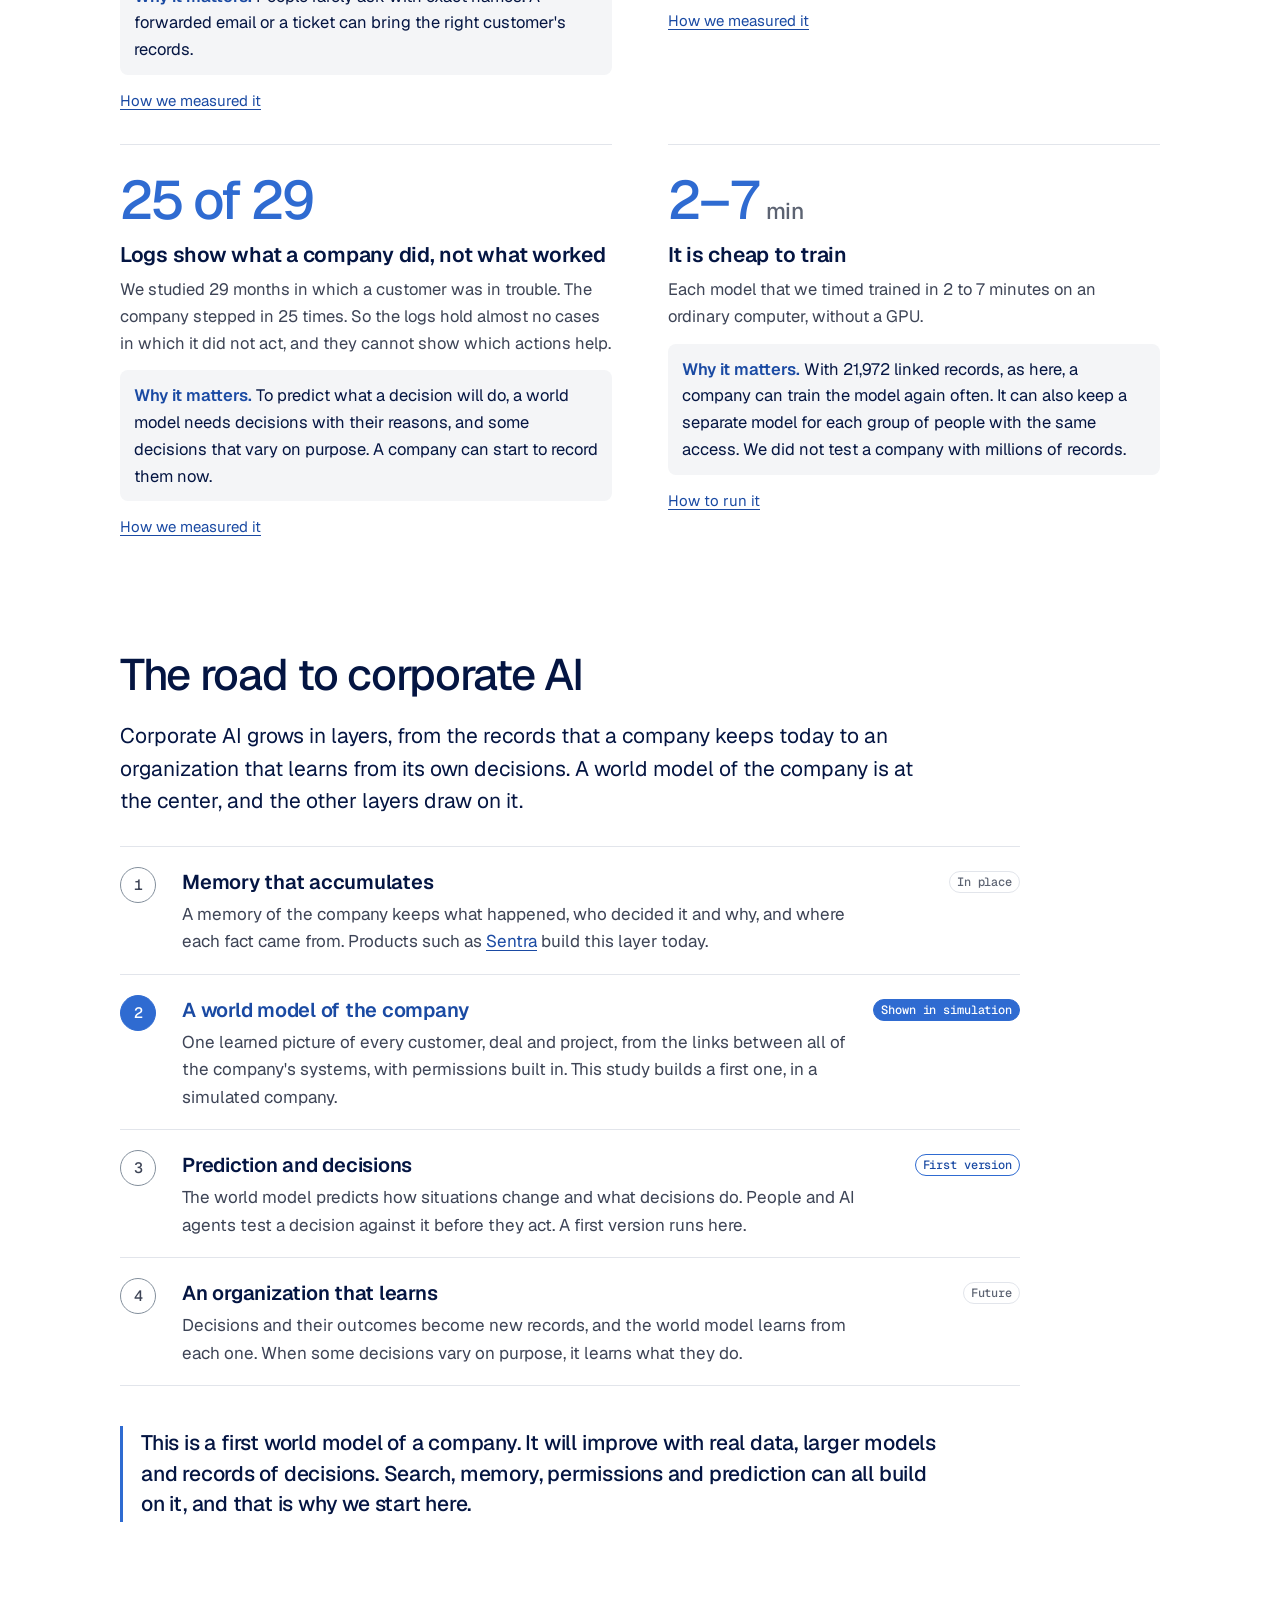
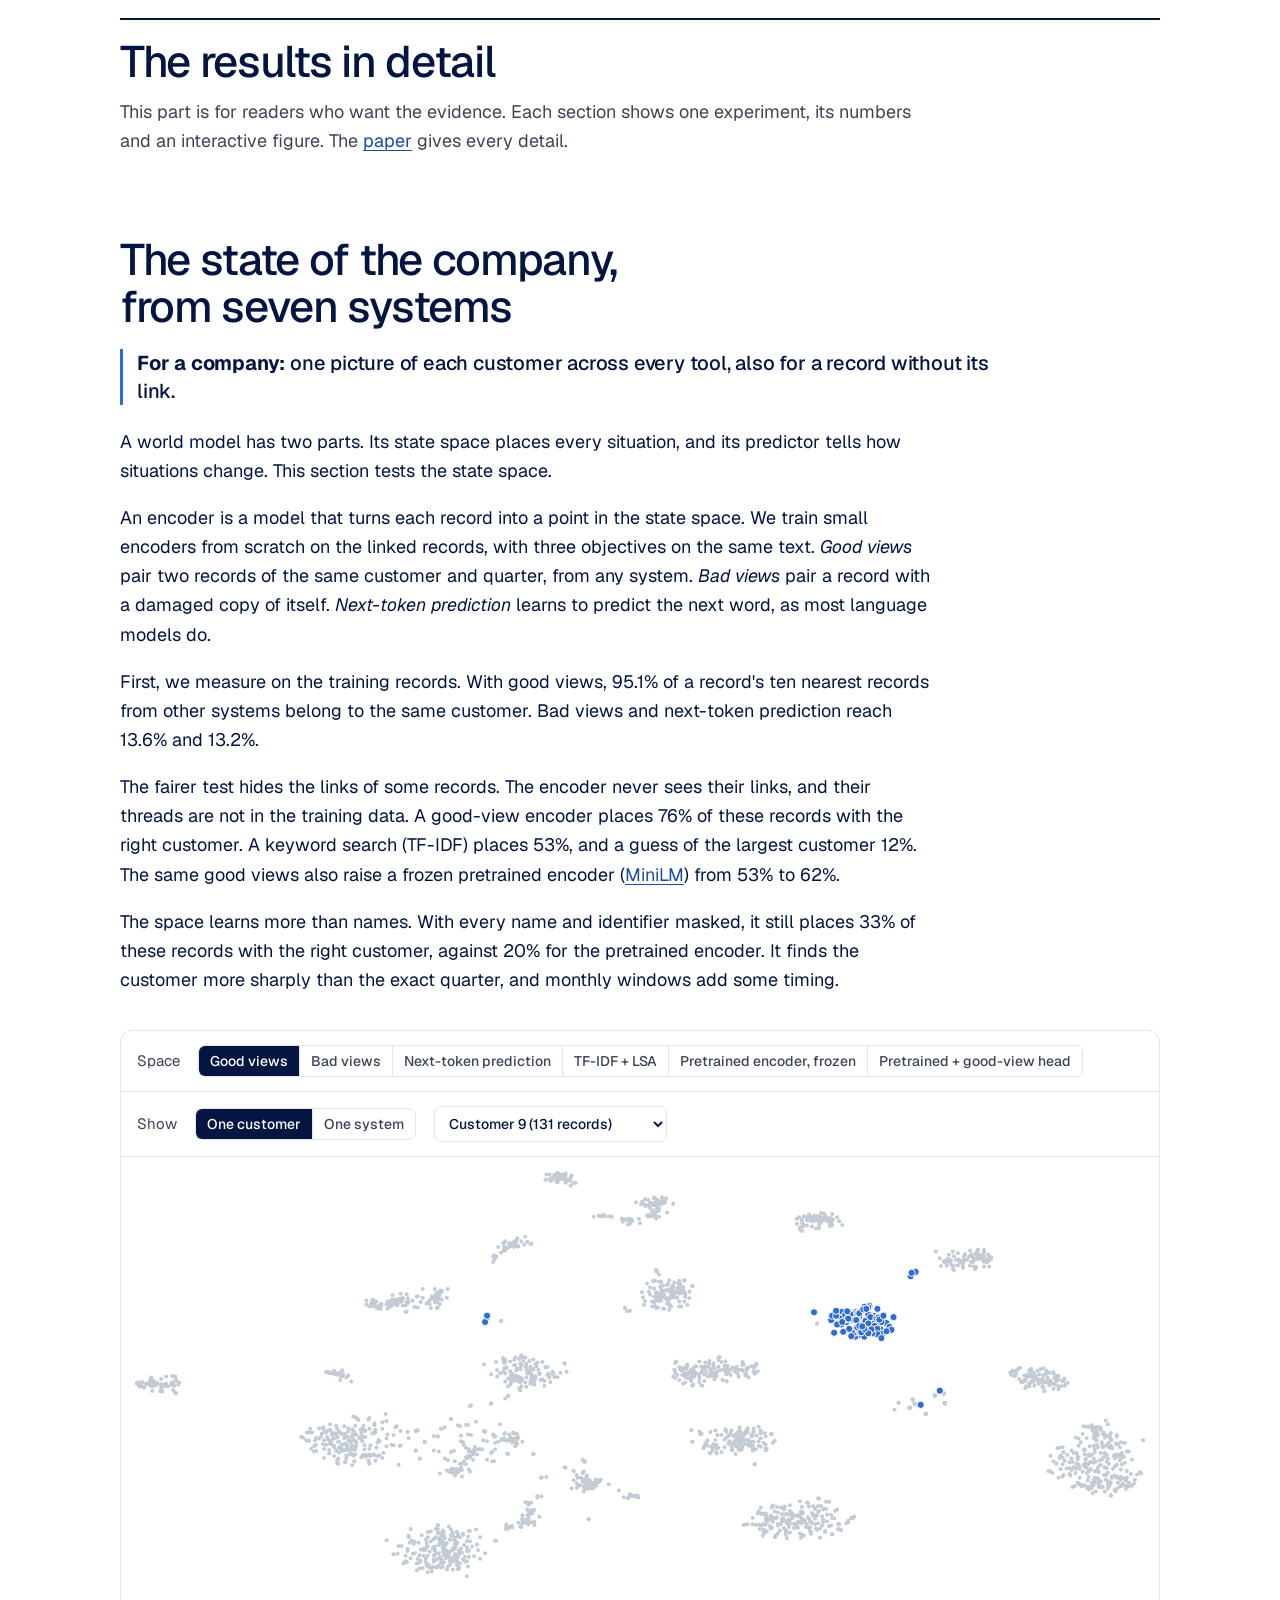
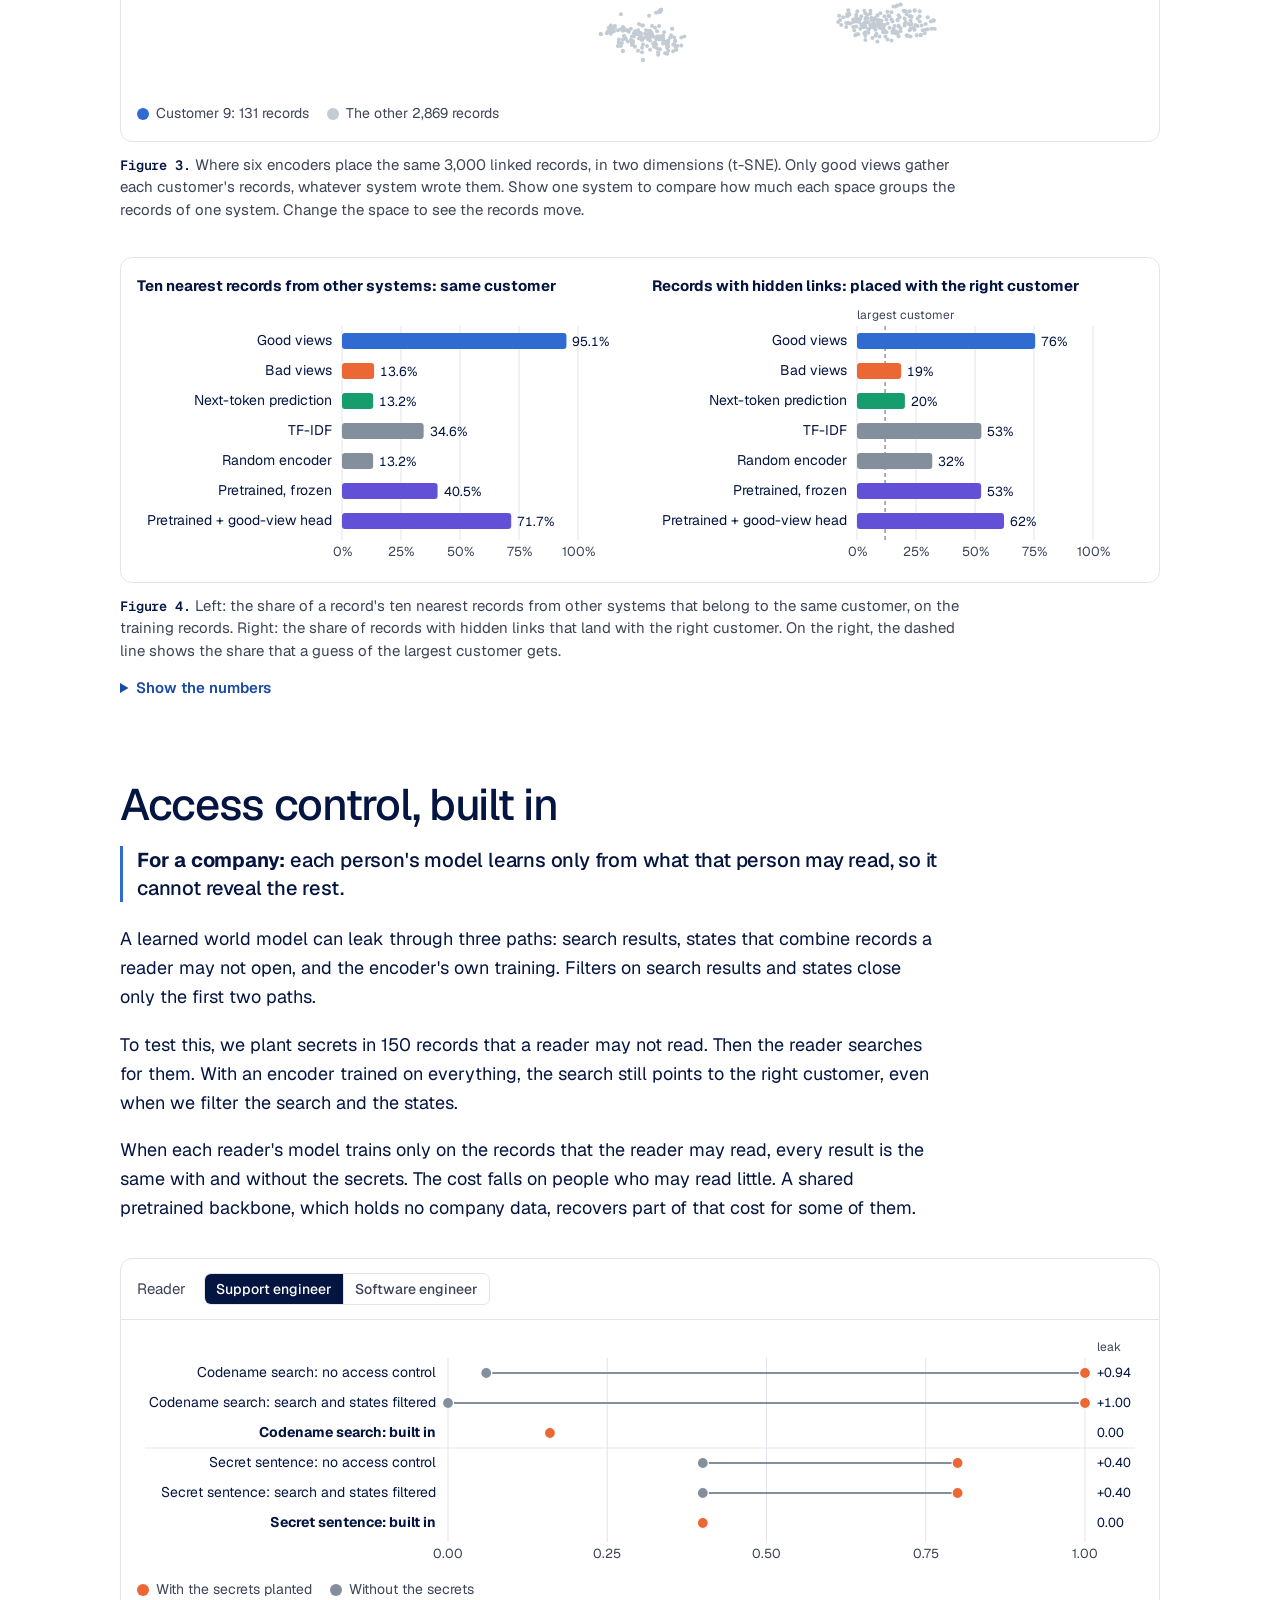
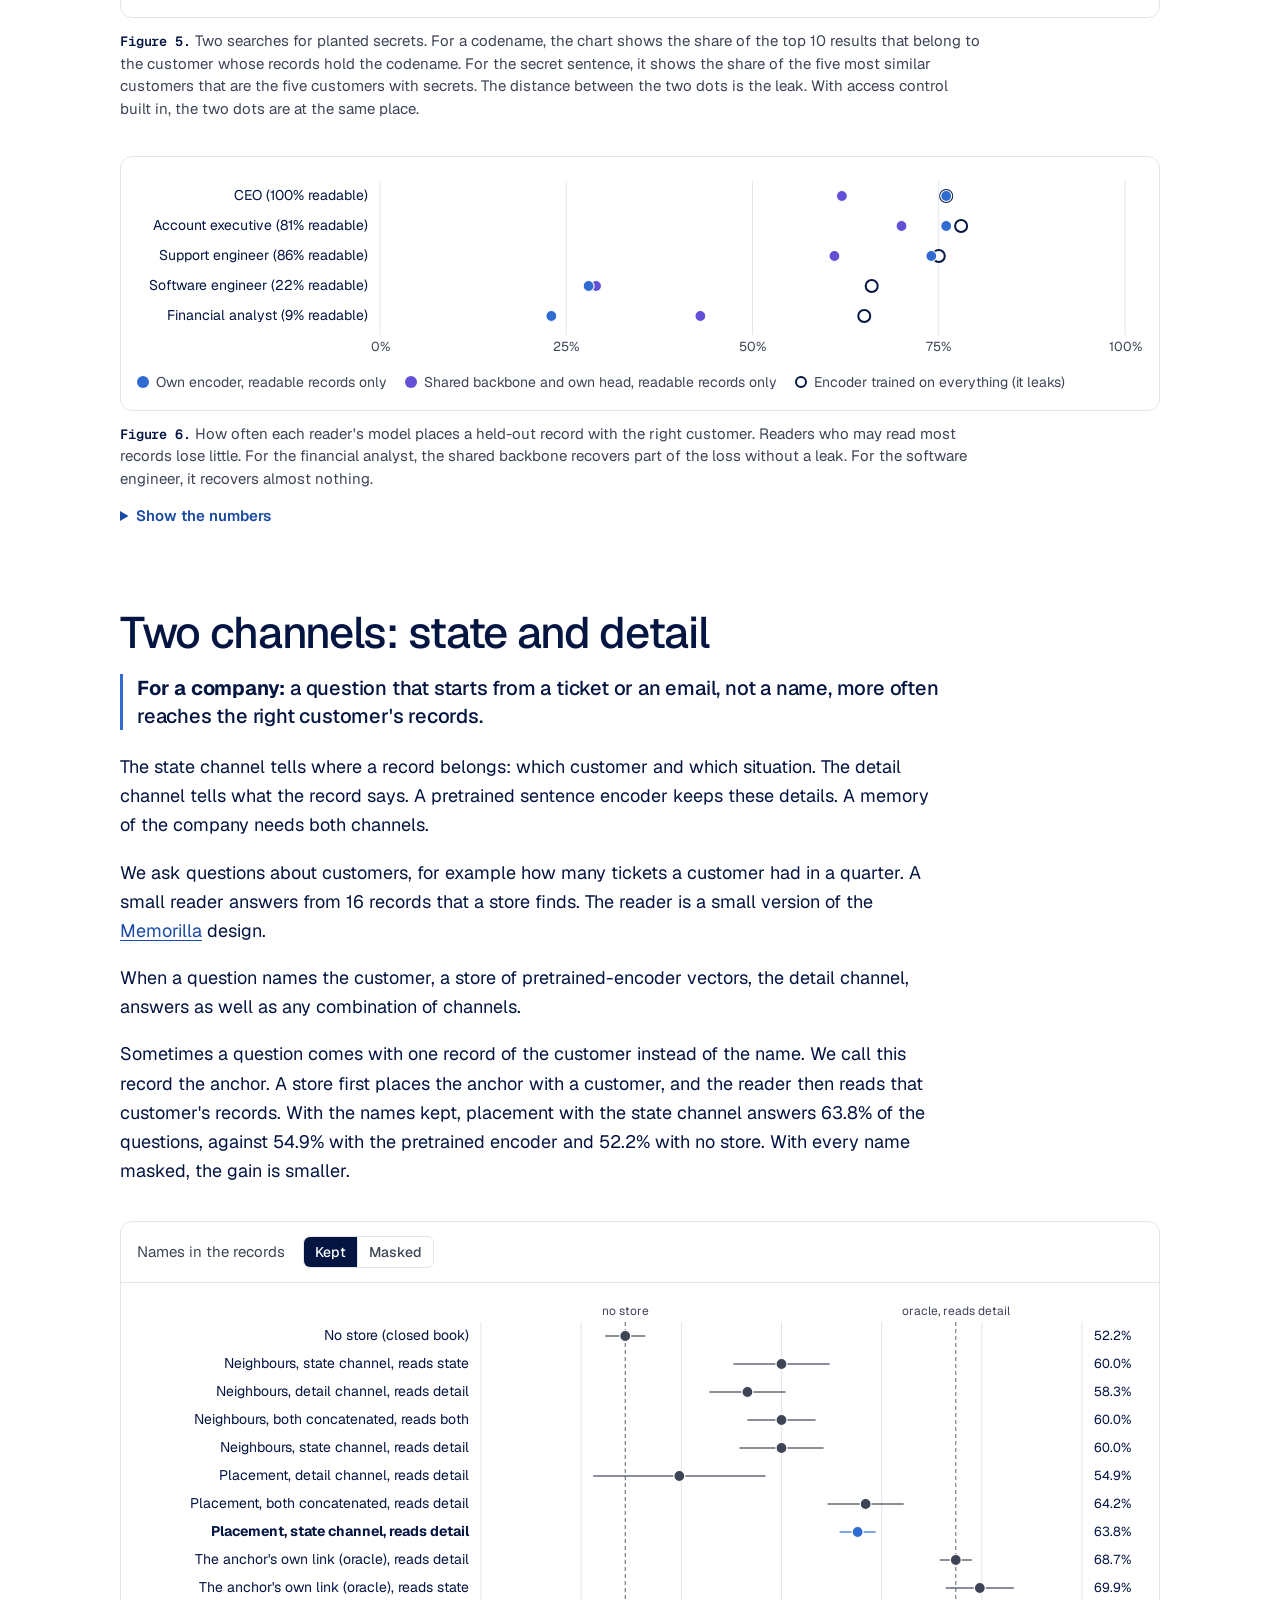
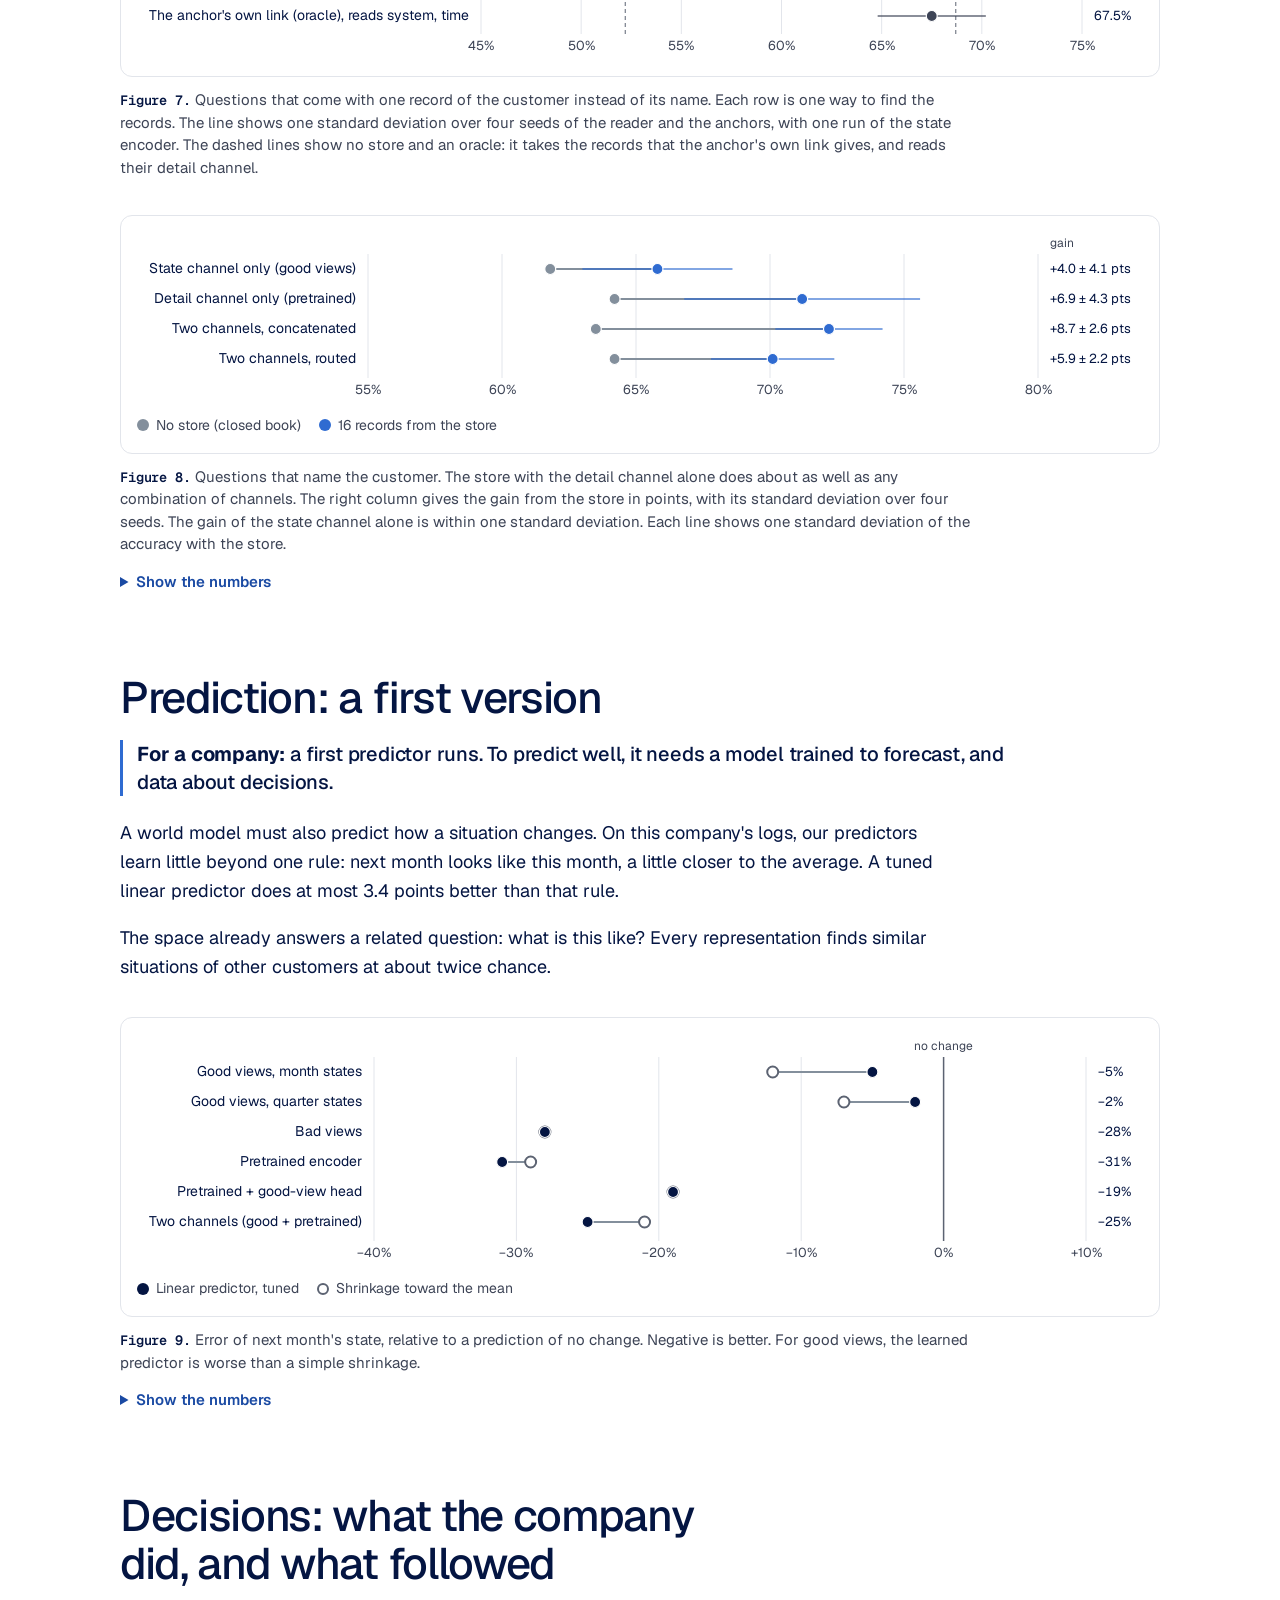
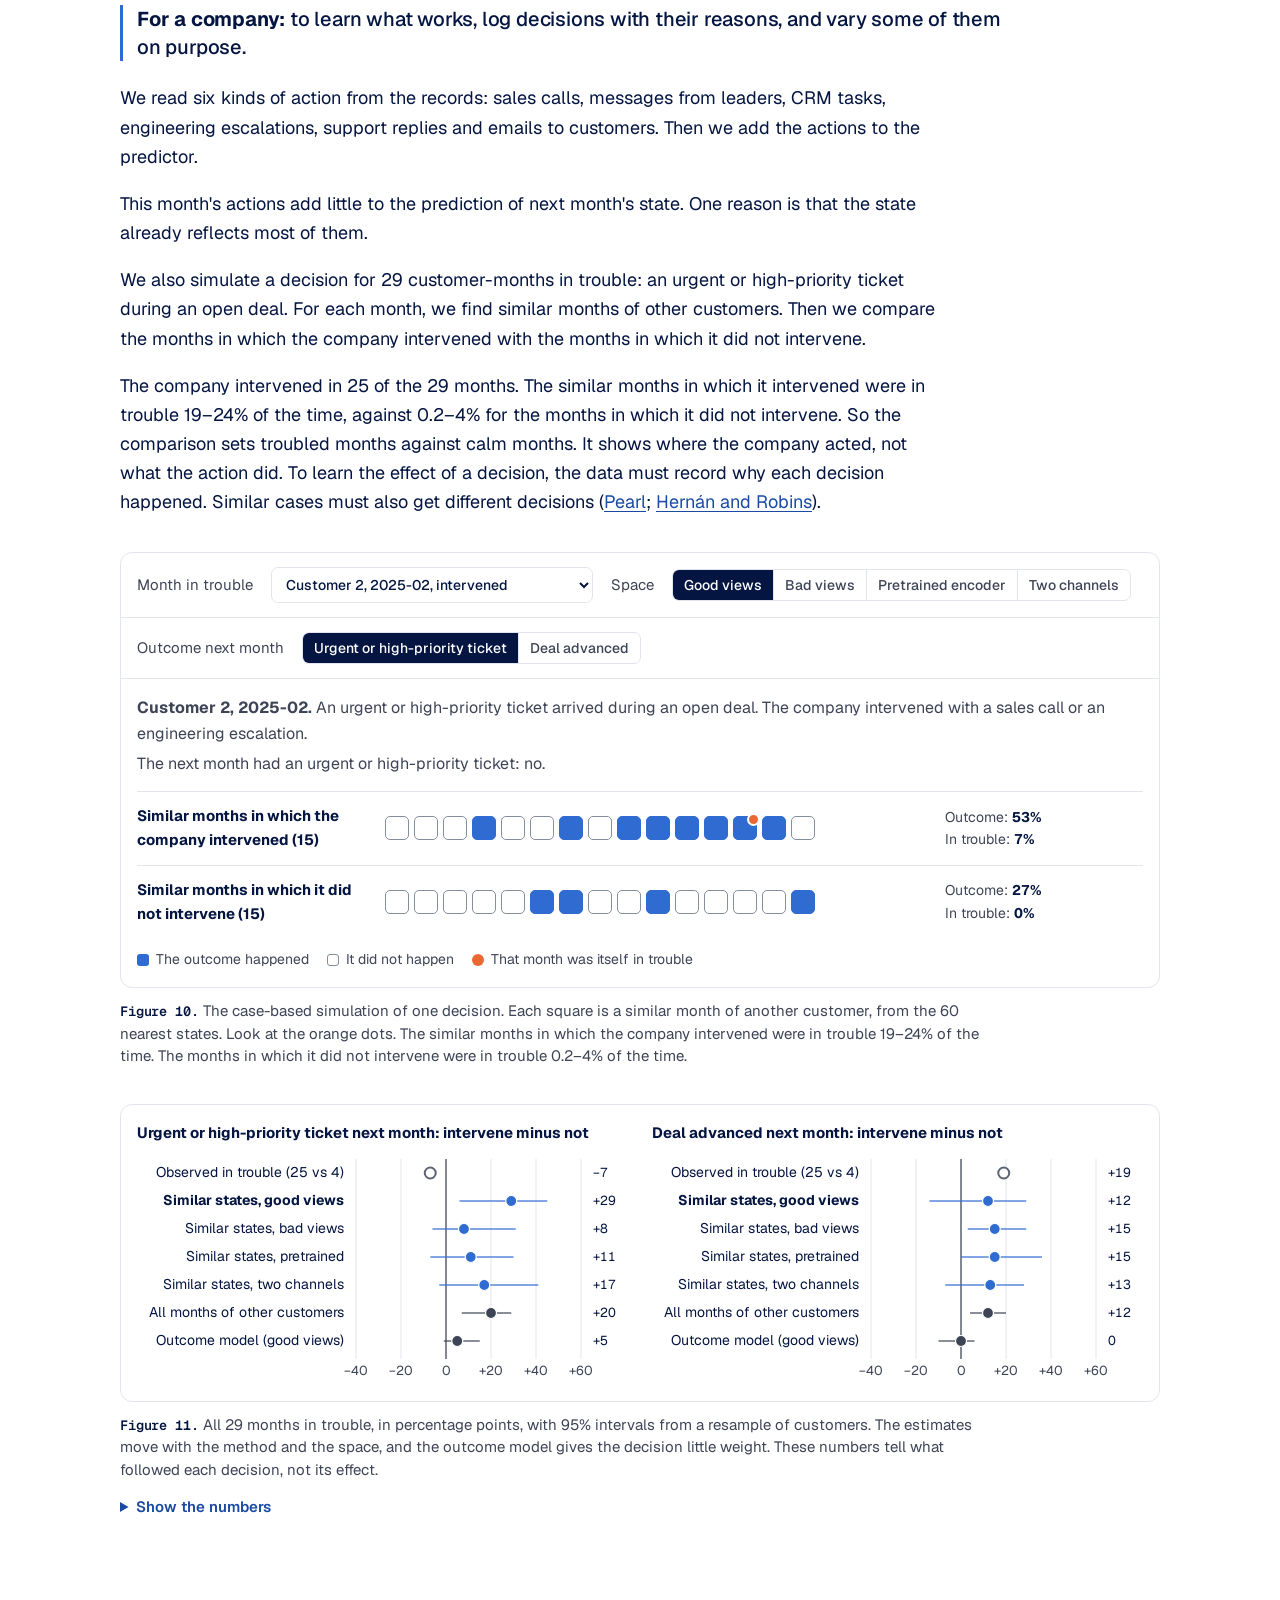
==== commit 6a62e4c5: "Define corporate AI in the paper, on the website and in the README Corporate AI is one system that k" ====
--- a/website/index.html
+++ b/website/index.html
@@ -32,7 +32,7 @@
     </span>
     <nav class="nav" aria-label="Sections">
       <a href="#idea">The idea</a>
-      <a href="#enables">What it enables</a>
+      <a href="#corporate-ai" data-spy="corporate-ai enables">Corporate AI</a>
       <a href="#findings">Results</a>
       <a href="#road">The road ahead</a>
       <a href="#details">Details</a>
@@ -54,7 +54,7 @@
       <p class="sub">The method comes from world models of the physical world, such as Yann LeCun's <a href="https://openreview.net/forum?id=BZ5a1r-kVsf">JEPA</a>. A 2026 <a href="https://arxiv.org/abs/2610.39302">proof</a> by Randall Balestriero and Yann LeCun explains why it works. In a simulated company, our world model placed <b>76%</b> of records whose link it never saw with the right customer. A keyword search placed 53%.</p>
       <div class="actions">
         <a class="button primary" data-link="paper" href="https://github.com/niashwin/company-world-model/blob/main/paper/main.pdf">Read the paper</a>
-        <a class="button" href="#enables">What it makes possible</a>
+        <a class="button" href="#corporate-ai">What it makes possible</a>
         <a class="button" href="https://github.com/niashwin/company-world-model">Code on GitHub</a>
       </div>
       <p class="byline">Ashwin Gopinath, Department of Mechanical Engineering, MIT, and Sentra. Technical report, version 7, November 2026.</p>
@@ -154,10 +154,38 @@
   </div>
 </section>
 
+<section class="section" id="corporate-ai">
+  <h2>What we mean by corporate AI</h2>
+  <div class="prose">
+    <p class="lead">Corporate AI is one system that knows everything about a company: its people, customers, projects and work in progress. In a sense, it is the company itself as a single mind. It takes part in every decision and every strategy, and it helps each person with every task, within that person's permissions.</p>
+  </div>
+  <div class="shift" role="group" aria-label="From systems of record to a system of intelligence">
+    <div class="shift-from">
+      <h3>Today: systems of record</h3>
+      <ul class="shift-sys" aria-label="Examples of systems of record"><li>CRM</li><li>Support</li><li>Projects</li><li>Calendar</li><li>Finance</li><li>HR</li></ul>
+      <p>Each system stores one part of what happened. People connect the parts in their heads, and each person connects them differently.</p>
+    </div>
+    <div class="shift-arrow" aria-hidden="true"><svg viewBox="0 0 24 24"><path d="M4 12h15M13 6l6 6-6 6"/></svg></div>
+    <div class="shift-to">
+      <h3>Corporate AI: <span>a system of intelligence</span></h3>
+      <ul>
+        <li>Knows the people, customers, projects and work</li>
+        <li>Understands how each situation changes</li>
+        <li>Takes part in every decision and strategy</li>
+        <li>Helps each person, within that person's permissions</li>
+      </ul>
+      <a class="shift-core" href="#enables">At its core: <span>a world model of the company</span></a>
+    </div>
+  </div>
+  <div class="prose">
+    <p>Corporate AI grows out of the systems of record that companies run today: it learns from their records and from the links between them. Others call it corporate intelligence, enterprise AI, enterprise general intelligence or a company brain. We expect every company to run this way.</p>
+  </div>
+</section>
+
 <section class="section" id="enables">
   <h2>The foundation for corporate AI</h2>
   <div class="prose">
-    <p class="lead">Today, AI for companies comes one capability at a time: search, a memory, notes, and a permission filter for each. Each tool builds its own partial picture of the company. A world model is one picture of the whole company, and every capability can draw on it.</p>
+    <p class="lead">Corporate AI needs one picture of the whole company. Today, AI for companies comes one capability at a time: search, a memory, notes, and a permission filter for each. Each tool builds its own partial picture of the company. A world model is that one picture, and every capability can draw on it.</p>
     <p>Each capability then inherits the permissions of the world model. Each one also gains what a store of documents cannot give: a model of how situations change.</p>
   </div>
   <figure id="fig-foundation">
@@ -264,7 +292,7 @@
 <section class="section" id="road">
   <h2>The road to corporate AI</h2>
   <div class="prose">
-    <p class="lead">We call the goal corporate AI: AI that understands how a company works, acts within each person's permissions, and helps the company decide. A world model of the company is at the center of it.</p>
+    <p class="lead">Corporate AI grows in layers, from the records that a company keeps today to an organization that learns from its own decisions. A world model of the company is at the center, and the other layers draw on it.</p>
   </div>
   <ol class="layers">
     <li><span class="layer-n">1</span><div><h3>Memory that accumulates</h3><p>A memory of the company keeps what happened, who decided it and why, and where each fact came from. Products such as <a href="https://www.sentra.app">Sentra</a> build this layer today.</p></div><span class="tag">In place</span></li>
--- a/website/assets/site.css
+++ b/website/assets/site.css
@@ -371,6 +371,38 @@
 @media (max-width: 560px) {
   ol.layers li { grid-template-columns: 44px minmax(0, 1fr); }
   ol.layers .tag { grid-column: 2; justify-self: start; margin-top: 8px; }
+}
+
+/* ---------------------------------------------------------------- what we mean by corporate AI */
+.shift { display: grid; grid-template-columns: minmax(0, 5fr) 52px minmax(0, 7fr); margin: 30px 0 28px; max-width: 980px; }
+.shift h3 { font-size: 19px; margin: 0 0 14px; }
+.shift-from { padding: 22px 24px; border-radius: 12px; background: var(--panel); color: var(--ink-2); font-size: 16px; }
+.shift-from p { margin: 16px 0 0; }
+ul.shift-sys { list-style: none; margin: 0; padding: 0; display: grid; grid-template-columns: repeat(3, minmax(0, 1fr)); gap: 8px; }
+ul.shift-sys li { padding: 7px 6px; border-radius: 6px; border: 1px dashed var(--mute-2); background: var(--paper);
+  color: var(--ink-2); font: 500 13px/1.2 var(--font-code); text-align: center; }
+.shift-arrow { display: grid; place-items: center; color: var(--signal); }
+.shift-arrow svg { width: 28px; height: 28px; fill: none; stroke: currentColor; stroke-width: 2;
+  stroke-linecap: round; stroke-linejoin: round; }
+.shift-to { display: flex; flex-direction: column; padding: 22px 24px; border-radius: 12px; color: #fff;
+  background: linear-gradient(160deg, #041542 0%, #0a2160 100%); box-shadow: inset 0 0 0 1px rgba(255, 255, 255, 0.1); }
+.shift-to h3 { color: #fff; }
+.shift-to ul { list-style: none; margin: 0 0 18px; padding: 0; display: grid; gap: 7px; font-size: 16px;
+  color: rgba(255, 255, 255, 0.9); }
+.shift-to li { padding-left: 14px; text-indent: -14px; }
+.shift-to li::before { content: ""; display: inline-block; width: 6px; height: 6px; border-radius: 50%; background: #8fb9ff;
+  margin-right: 8px; vertical-align: 2px; }
+a.shift-core { margin-top: auto; display: block; padding: 12px 16px; border-radius: 8px; color: #fff; text-decoration: none;
+  font-family: var(--font-display); font-weight: 600; font-size: 16px; letter-spacing: -0.005em; text-wrap: balance;
+  background: repeating-linear-gradient(90deg, rgba(255, 255, 255, 0) 0 54px, rgba(255, 255, 255, 0.045) 54px 56px),
+              linear-gradient(90deg, #0b2a72 0%, #1a4aa3 60%, #2f6bd1 100%); }
+a.shift-core:hover { text-decoration: underline; text-underline-offset: 0.2em; }
+a.shift-core:focus-visible { outline: 2px solid #8fb9ff; outline-offset: 2px; }
+@media (max-width: 760px) {
+  .shift { grid-template-columns: minmax(0, 1fr); grid-template-rows: auto 44px auto; }
+  .shift-arrow svg { transform: rotate(90deg); }
+  .shift-from, .shift-to { padding: 18px; }
+  .shift-to h3 span, a.shift-core span { display: block; }
 }
 
 /* ---------------------------------------------------------------- the foundation figure */
